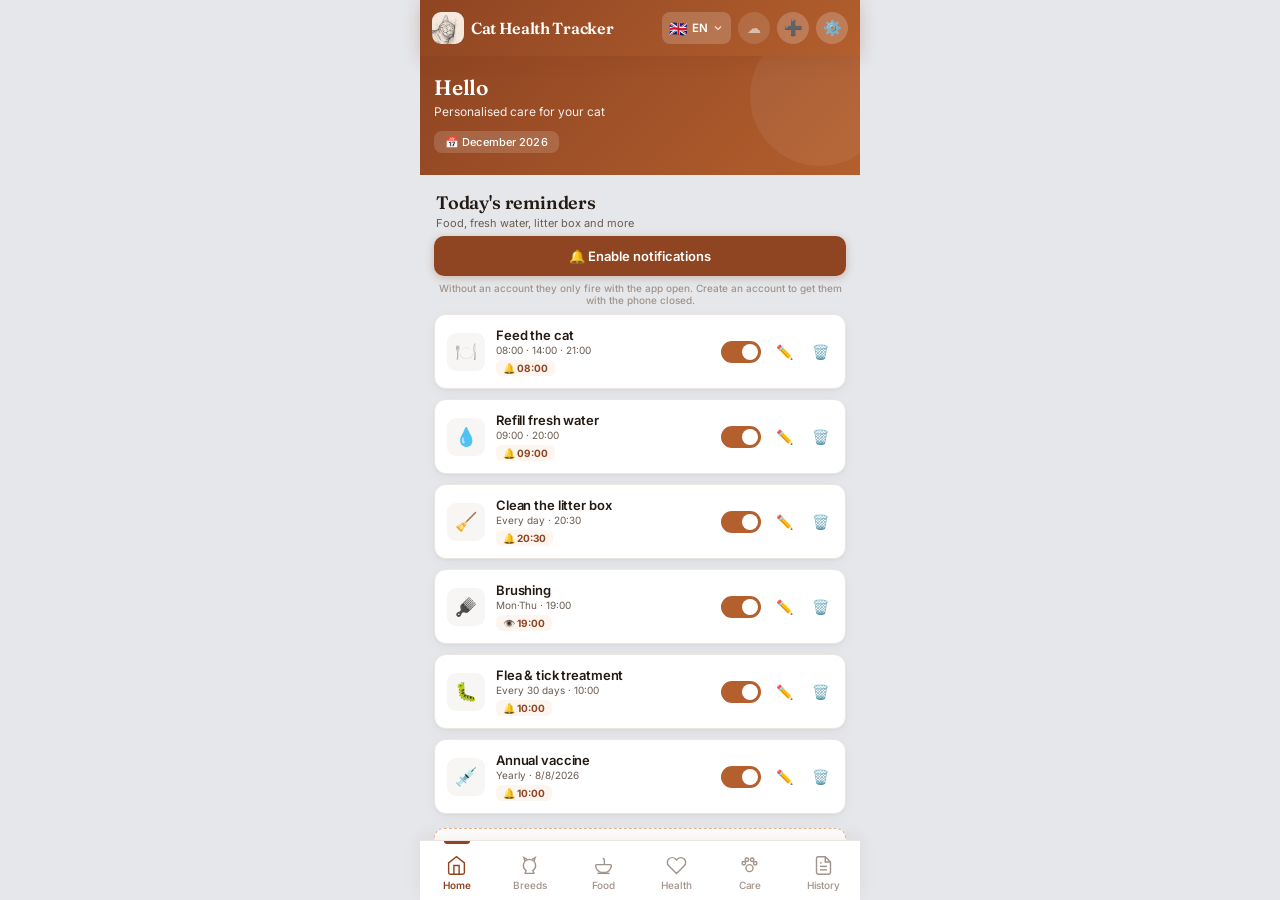
==== index.html @ 810c5c8f "Merge pull request #3 from Edubermejo92/claude/cat-health-tracker-app-di0s23 Add Cat Health Tracker " ====
<!DOCTYPE html>
<html lang="es">
<head>
<meta charset="UTF-8"/>
<meta name="viewport" content="width=device-width,initial-scale=1,viewport-fit=cover,maximum-scale=1"/>
<meta name="mobile-web-app-capable" content="yes"/>
<meta name="apple-mobile-web-app-capable" content="yes"/>
<meta name="theme-color" content="#a2522b"/>
<meta name="description" content="Cat Health Tracker — guía completa de razas, alimentación, cuidados y salud para tu gato."/>
<title>Cat Health Tracker</title>
<link rel="manifest" href="manifest.json"/>
<link rel="icon" type="image/png" sizes="32x32" href="[data-uri]"/>
<link rel="icon" type="image/png" sizes="16x16" href="[data-uri]"/>
<link rel="apple-touch-icon" href="[data-uri]"/>
<link rel="preconnect" href="https://fonts.googleapis.com"/>
<link href="https://fonts.googleapis.com/css2?family=Inter:wght@400;500;600;700;800&family=Fraunces:opsz,wght@9..144,500;9..144,600;9..144,700&display=swap" rel="stylesheet"/>
<style>
:root{
  /* ── PALETA PRINCIPAL ──
     Para volver al verde de TestudoTracker sustituye estos 4 valores por:
     --g1:#1b5e4a; --g2:#2a7d63; --g3:#4a9b80; --g4:#7fb8a4;  */
  --g1:#8f4522;--g2:#b35f2e;--g3:#d08652;--g4:#e8b48c;
  --tint:#fdf5ef;--tint2:#fbe9dc;
  --bg:#f7f6f4;--card:#fff;--text:#241a14;--muted:#6b5b52;--muted2:#a2938a;
  --border:#eae6e2;--border2:#e7d7c9;
  --danger:#d14545;--warn:#d99845;--info:#3b6db5;--ok:#2a7d63;
  --r:12px;--r2:9px;--r3:16px;
  --shadow:0 1px 3px rgba(36,26,20,.06),0 4px 16px rgba(36,26,20,.04);
  --nav:60px;--hdr:56px;
  --g-main:linear-gradient(135deg,var(--g1),var(--g2));
}
*{box-sizing:border-box;margin:0;padding:0;-webkit-tap-highlight-color:transparent;}
html,body{height:100%;background:var(--bg);font-family:'Inter',system-ui,-apple-system,sans-serif;color:var(--text);overflow:hidden;}

/* ── SPLASH ── */
#splash{position:fixed;inset:0;z-index:9999;background:linear-gradient(165deg,#8f4522,#b35f2e);
  display:flex;flex-direction:column;align-items:center;justify-content:center;gap:16px;
  transition:opacity .5s ease,visibility .5s;}
#splash.out{opacity:0;visibility:hidden;}
.splash-logo{width:96px;height:96px;border-radius:22px;overflow:hidden;box-shadow:0 20px 50px rgba(0,0,0,.25);
  animation:breathe 2s ease-in-out infinite;background:#fff;display:flex;align-items:center;justify-content:center;font-size:52px;}
.splash-logo img{width:100%;height:100%;object-fit:cover;}
@keyframes breathe{0%,100%{transform:scale(1)}50%{transform:scale(1.05)}}
.splash-title{font-size:1.7rem;font-weight:600;color:#fff;letter-spacing:-.02em;opacity:0;animation:fadeUp .8s .4s forwards;font-family:'Fraunces',serif;}
.splash-sub{font-size:.9rem;color:rgba(255,255,255,.8);font-weight:400;opacity:0;animation:fadeUp .8s .6s forwards;letter-spacing:.01em;}
@keyframes fadeUp{from{opacity:0;transform:translateY(10px)}to{opacity:1;transform:translateY(0)}}

/* ── LAYOUT ── */
#hdr{position:fixed;top:0;left:0;right:0;z-index:100;height:calc(var(--hdr) + env(safe-area-inset-top,0));
  padding-top:env(safe-area-inset-top,0);
  background:var(--g-main);display:flex;align-items:center;padding-left:12px;padding-right:12px;gap:7px;
  box-shadow:0 2px 16px rgba(143,69,34,.25);}
.hdr-logo{width:32px;height:32px;border-radius:9px;overflow:hidden;background:rgba(255,255,255,.2);
  display:flex;align-items:center;justify-content:center;flex-shrink:0;font-size:19px;}
.hdr-logo img{width:100%;height:100%;object-fit:cover;}
.hdr-title{font-size:16px;font-weight:600;color:#fff;flex:1;min-width:0;letter-spacing:-.02em;font-family:'Fraunces',serif;
  white-space:nowrap;overflow:hidden;text-overflow:ellipsis;}
@media(max-width:359px){ .hdr-title{font-size:14px;} .hdr-lang #hdr-lang-code{display:none;} }
.hdr-btn{background:rgba(255,255,255,.2);border:none;color:#fff;
  width:32px;height:32px;border-radius:50%;cursor:pointer;
  display:flex;align-items:center;justify-content:center;font-size:15px;flex-shrink:0;transition:.2s;}
.hdr-btn:active{background:rgba(255,255,255,.35);transform:scale(.93);}
.hdr-lang{display:flex;align-items:center;gap:4px;background:rgba(255,255,255,.18);border:none;
  color:#fff;height:32px;padding:0 7px;border-radius:8px;cursor:pointer;font-family:inherit;
  font-size:11.5px;font-weight:600;flex-shrink:0;transition:.2s;}
.hdr-lang:active{background:rgba(255,255,255,.35);transform:scale(.96);}
.hdr-lang svg{stroke:#fff;fill:none;stroke-width:2.4;opacity:.8;}
.hdr-lang #hdr-lang-flag{font-size:15px;line-height:1;}
.lang-menu{position:fixed;top:calc(var(--hdr) + env(safe-area-inset-top,0) + 6px);right:10px;z-index:200;
  background:#fff;border-radius:12px;border:1px solid var(--border);
  box-shadow:0 8px 30px rgba(36,26,20,.18);padding:6px;
  display:none;flex-direction:column;gap:1px;min-width:170px;
  opacity:0;transform:translateY(-6px);transition:opacity .18s,transform .18s;}
.lang-menu.open{display:flex;opacity:1;transform:translateY(0);}
.lang-opt{display:flex;align-items:center;gap:10px;background:none;border:none;
  padding:10px 12px;border-radius:8px;cursor:pointer;font-family:inherit;
  font-size:14px;font-weight:500;color:var(--text);text-align:left;width:100%;transition:.12s;}
.lang-opt:active,.lang-opt:hover{background:var(--bg);}
.lang-opt.active{background:var(--border2);color:var(--g1);font-weight:600;}
.lang-flag{font-size:20px;line-height:1;flex-shrink:0;}

#content{position:fixed;top:calc(var(--hdr) + env(safe-area-inset-top,0));left:0;right:0;bottom:var(--nav);overflow-y:auto;-webkit-overflow-scrolling:touch;}
.panel{display:none;min-height:100%;padding-bottom:20px;}
.panel.active{display:block;animation:fadeIn .2s ease;}
@keyframes fadeIn{from{opacity:0}to{opacity:1}}

/* ── NAV ── */
#nav{position:fixed;bottom:0;left:0;right:0;z-index:100;
  height:var(--nav);background:#fff;border-top:1px solid var(--border);
  display:grid;grid-template-columns:repeat(6,1fr);
  box-shadow:0 -4px 16px rgba(143,69,34,.08);
  padding-bottom:env(safe-area-inset-bottom,0);}
.nb{display:flex;flex-direction:column;align-items:center;justify-content:center;
  gap:3px;cursor:pointer;border:none;background:none;
  color:var(--muted2);font-size:10px;font-family:inherit;font-weight:500;
  transition:.2s;padding-top:4px;letter-spacing:-.01em;position:relative;}
.nb svg{width:21px;height:21px;stroke:var(--muted2);stroke-width:1.6;transition:.2s;fill:none;}
.nb.active{color:var(--g1);font-weight:600;}
.nb.active::before{content:"";position:absolute;top:0;width:26px;height:3px;border-radius:0 0 3px 3px;background:var(--g1);}
.nb.active svg{stroke:var(--g1);}
.nb:active{transform:scale(.9);}

/* ── COMMON ── */
.section-head{padding:16px 16px 6px;display:flex;align-items:center;justify-content:space-between;}
.section-title{font-size:18px;font-weight:600;font-family:'Fraunces',serif;letter-spacing:-.01em;color:var(--text);}
.section-sub{font-size:11px;color:var(--muted);margin-top:2px;}
.card{background:var(--card);border-radius:var(--r);box-shadow:var(--shadow);border:1px solid var(--border);margin:0 14px 10px;overflow:hidden;}
.chip{display:inline-flex;align-items:center;gap:4px;padding:3px 9px;border-radius:6px;font-size:11px;font-weight:600;white-space:nowrap;letter-spacing:-.01em;}
.chip-green{background:#d1fae5;color:#065f46;}
.chip-red{background:#fee2e2;color:#991b1b;}
.chip-yellow{background:#fef3c7;color:#92400e;}
.chip-blue{background:#dbeafe;color:#1e40af;}
.chip-gray{background:#f3f4f6;color:#374151;}
.chip-purple{background:#ede9fe;color:#5b21b6;}
.chip-toxic{background:#1f1f1f;color:#fff;}
.chip-orange{background:#ffedd5;color:#9a3412;}
.btn{display:inline-flex;align-items:center;justify-content:center;gap:6px;
  padding:12px 18px;border-radius:var(--r2);font-size:14px;font-family:inherit;font-weight:600;cursor:pointer;border:none;letter-spacing:-.01em;transition:.2s;}
.btn-primary{background:var(--g-main);color:#fff;}
.btn-primary:active{opacity:.85;transform:scale(.97);}
.btn-ghost{background:transparent;border:1.5px solid var(--g2);color:var(--g1);}
.btn-amazon{background:#fff;color:#b45309;border:1px solid #f0c178;font-weight:600;}
.btn-amazon:active{opacity:.85;}
.btn-sm{padding:6px 12px;font-size:11px;border-radius:8px;}
.btn-w{width:100%;}
.pill-tabs{display:flex;gap:8px;overflow-x:auto;padding:8px 14px;scrollbar-width:none;}
.pill-tabs::-webkit-scrollbar{display:none;}
.pt-btn{flex-shrink:0;padding:7px 14px;border-radius:8px;font-size:12px;font-weight:500;cursor:pointer;border:none;font-family:inherit;transition:.2s;background:#f0ece8;color:var(--muted);}
.pt-btn.active{background:var(--g1);color:#fff;}
.pt-count{display:inline-block;background:rgba(0,0,0,.08);border-radius:10px;padding:0 5px;font-size:9px;font-weight:700;margin-left:3px;opacity:.7;}
.pt-btn.active .pt-count{background:rgba(255,255,255,.25);opacity:1;}
.search-box{margin:0 14px 10px;position:relative;}
.search-box input{width:100%;padding:10px 14px 10px 38px;border-radius:12px;border:1.5px solid var(--border);background:#fff;font-family:inherit;font-size:13px;color:var(--text);outline:none;}
.search-box input:focus{border-color:var(--g2);}
.search-box .si{position:absolute;left:12px;top:50%;transform:translateY(-50%);width:17px;height:17px;stroke:var(--muted2);fill:none;stroke-width:2;}
.empty{text-align:center;padding:48px 24px;color:var(--muted);}
.empty-ico{font-size:44px;margin-bottom:10px;}
.note-box{margin:0 14px 12px;background:var(--tint);border-radius:10px;padding:12px;font-size:12px;color:var(--muted);line-height:1.6;}

/* ── MODAL ── */
.modal-overlay{position:fixed;inset:0;z-index:200;background:rgba(0,0,0,.45);backdrop-filter:blur(4px);display:flex;align-items:flex-end;justify-content:center;opacity:0;pointer-events:none;transition:.3s;}
.modal-overlay.open{opacity:1;pointer-events:all;}
.modal-sheet{position:relative;width:100%;max-width:480px;background:#fff;border-radius:24px 24px 0 0;padding:18px 18px 32px;max-height:90vh;overflow-y:auto;transform:translateY(100%);transition:.35s cubic-bezier(.4,0,.2,1);}
.modal-overlay.open .modal-sheet{transform:translateY(0);}
.modal-handle{width:40px;height:4px;background:var(--border);border-radius:4px;margin:0 auto 14px;}
.modal-title{font-size:17px;font-weight:600;font-family:'Fraunces',serif;letter-spacing:-.01em;margin-bottom:14px;}
.modal-close{position:absolute;top:14px;right:14px;width:32px;height:32px;border-radius:50%;background:#f1f5f9;border:none;color:#64748b;font-size:15px;font-weight:700;cursor:pointer;display:flex;align-items:center;justify-content:center;z-index:5;transition:all .2s;font-family:inherit;line-height:1;}
.modal-close:active{transform:scale(.9);background:#e2e8f0;}
.form-group{margin-bottom:12px;}
.form-group label{display:block;font-size:11px;font-weight:700;color:var(--muted);margin-bottom:5px;text-transform:uppercase;letter-spacing:.5px;}
.form-group input,.form-group select,.form-group textarea{width:100%;padding:11px 13px;border:1px solid var(--border);border-radius:var(--r2);font-family:inherit;font-size:14px;color:var(--text);background:#fff;outline:none;transition:border-color .15s;}
.form-group input:focus,.form-group select:focus,.form-group textarea:focus{border-color:var(--g2);box-shadow:0 0 0 3px rgba(179,95,46,.08);}
.form-row{display:grid;grid-template-columns:1fr 1fr;gap:10px;}
.form-group textarea{resize:none;}
.form-hint{font-size:10px;color:var(--muted2);margin-top:4px;text-transform:none;letter-spacing:0;font-weight:500;}

/* ── FAB ── */
.fab{position:fixed;bottom:calc(var(--nav) + 14px);right:14px;z-index:90;
  width:50px;height:50px;border-radius:50%;border:none;cursor:pointer;
  background:var(--g-main);color:#fff;font-size:22px;
  box-shadow:0 4px 16px rgba(143,69,34,.4);display:flex;align-items:center;justify-content:center;
  transition:.2s;}
.fab:active{transform:scale(.91);}

/* ═══ PANEL: INICIO ═══ */
.hero{background:var(--g-main);padding:18px 14px 22px;color:#fff;position:relative;overflow:hidden;}
.hero::after{content:"";position:absolute;right:-30px;top:-30px;width:140px;height:140px;border-radius:50%;background:rgba(255,255,255,.06);}
.hero h2{font-size:21px;font-weight:600;margin-bottom:4px;font-family:'Fraunces',serif;letter-spacing:-.01em;}
.hero p{font-size:12px;opacity:.9;}
.hero-badge{display:inline-flex;align-items:center;gap:5px;background:rgba(255,255,255,.15);padding:4px 11px;border-radius:8px;font-size:11px;font-weight:500;margin-top:12px;letter-spacing:.01em;}
.reminder-card{padding:12px;display:flex;align-items:center;gap:11px;}
.reminder-ico{font-size:18px;flex-shrink:0;width:38px;height:38px;display:flex;align-items:center;justify-content:center;background:var(--bg);border-radius:9px;}
.reminder-info{flex:1;min-width:0;}
.reminder-title{font-size:13px;font-weight:600;color:var(--text);letter-spacing:-.01em;}
.reminder-sub{font-size:10px;color:var(--muted);margin-top:1px;}
.reminder-time{font-size:10px;font-weight:700;color:var(--g1);background:var(--tint);border-radius:6px;padding:2px 7px;display:inline-block;margin-top:4px;}
.rem-del{background:none;border:none;color:#ef4444;font-size:14px;cursor:pointer;padding:4px;flex-shrink:0;}
.rem-off{opacity:.5;}
.rem-toggle{position:relative;display:inline-block;width:40px;height:22px;flex-shrink:0;}
.rem-toggle input{opacity:0;width:0;height:0;}
.rem-slider{position:absolute;cursor:pointer;inset:0;background:#cbd5e1;border-radius:22px;transition:.3s;}
.rem-slider:before{content:"";position:absolute;height:16px;width:16px;left:3px;bottom:3px;background:#fff;border-radius:50%;transition:.3s;}
.rem-toggle input:checked + .rem-slider{background:var(--g2);}
.rem-toggle input:checked + .rem-slider:before{transform:translateX(18px);}
.notif-enable{width:100%;background:var(--g1);color:#fff;border:none;border-radius:10px;padding:12px;font-size:13px;font-weight:600;cursor:pointer;margin:0 0 10px;font-family:inherit;box-shadow:0 2px 8px rgba(143,69,34,.3);}
.notif-enable:active{transform:scale(.98);}
.add-reminder-btn{width:calc(100% - 28px);background:#fff;color:var(--g1);border:1px dashed var(--g4);border-radius:10px;padding:11px;font-size:12px;font-weight:500;cursor:pointer;margin:4px 14px 0;font-family:inherit;}
.add-reminder-btn:active{background:var(--tint2);}
.month-picker{display:grid;grid-template-columns:repeat(6,1fr);gap:4px;margin:10px 0 14px;}
.mp-btn{background:#fff;border:1px solid var(--border);color:var(--muted);border-radius:8px;padding:8px 2px;font-size:12px;font-weight:500;cursor:pointer;transition:all .2s;font-family:inherit;}
.mp-btn:hover{background:var(--tint2);}
.mp-btn.active{background:var(--g1);color:#fff;border-color:var(--g1);font-weight:600;}
.home-sticky{position:sticky;top:0;z-index:20;background:var(--bg);padding-bottom:8px;box-shadow:0 4px 12px -6px rgba(0,0,0,.12);}
.home-sticky .month-picker{margin-bottom:0;}
.home-cat-sel{display:flex;gap:8px;overflow-x:auto;padding:4px 14px 8px;scrollbar-width:none;}
.home-cat-sel::-webkit-scrollbar{display:none;}
.hts-pill{display:flex;align-items:center;gap:6px;background:#fff;border:1.5px solid var(--border);border-radius:20px;padding:5px 12px 5px 5px;font-size:12px;font-weight:600;color:var(--text);cursor:pointer;white-space:nowrap;flex-shrink:0;transition:all .2s;font-family:inherit;}
.hts-pill.active{background:var(--g1);color:#fff;border-color:var(--g1);}
.hts-photo{width:26px;height:26px;border-radius:50%;object-fit:cover;}
.hts-emoji{font-size:18px;width:26px;height:26px;display:flex;align-items:center;justify-content:center;background:var(--tint);border-radius:50%;}
.hts-pill.active .hts-emoji{background:rgba(255,255,255,.2);}
#season-tips{padding:0 14px;}
.season-banner{border-radius:14px;padding:14px;margin-bottom:12px;color:#fff;position:relative;overflow:hidden;}
.season-banner::after{content:"";position:absolute;right:-20px;bottom:-30px;font-size:90px;opacity:.18;}
.sb-title{font-size:16px;font-weight:700;font-family:'Fraunces',serif;}
.sb-sub{font-size:11px;opacity:.9;margin-top:3px;line-height:1.5;}
.tip-card{display:flex;gap:11px;background:#fff;border:1px solid var(--border);border-radius:12px;padding:12px;margin-bottom:8px;box-shadow:var(--shadow);}
.tip-ico{font-size:20px;flex-shrink:0;width:38px;height:38px;display:flex;align-items:center;justify-content:center;background:var(--tint);border-radius:10px;}
.tip-body{flex:1;min-width:0;}
.tip-title{font-size:13px;font-weight:700;margin-bottom:3px;}
.tip-text{font-size:11.5px;color:var(--muted);line-height:1.55;}

/* ═══ PANEL: RAZAS ═══ */
.continent-lbl{padding:8px 14px 4px;font-size:11px;font-weight:600;color:var(--muted);
  text-transform:uppercase;letter-spacing:.7px;display:flex;align-items:center;gap:8px;}
.continent-lbl::after{content:'';flex:1;height:1px;background:var(--border);}
.breed-grid{display:grid;grid-template-columns:repeat(2,1fr);gap:10px;padding:0 14px;margin-bottom:4px;}
.sp-card{background:#fff;border-radius:var(--r);border:1px solid var(--border);overflow:hidden;cursor:pointer;transition:.18s;box-shadow:var(--shadow);}
.sp-card:active{transform:scale(.97);}
.sp-card-img{height:95px;overflow:hidden;position:relative;display:flex;align-items:center;justify-content:center;font-size:46px;}
.sp-card-img img{position:absolute;inset:0;width:100%;height:100%;object-fit:cover;}
.sp-detail-hero img{position:absolute;inset:0;width:100%;height:100%;object-fit:cover;}
.photo-credit{position:absolute;bottom:4px;right:6px;z-index:3;font-size:8.5px;color:rgba(255,255,255,.75);background:rgba(0,0,0,.35);padding:1px 5px;border-radius:4px;max-width:60%;overflow:hidden;text-overflow:ellipsis;white-space:nowrap;}
.credit-row{display:flex;gap:10px;align-items:flex-start;padding:9px 0;border-top:1px solid var(--border);font-size:11.5px;line-height:1.45;}
.credit-row:first-child{border-top:none;}
.credit-thumb{width:44px;height:44px;border-radius:8px;object-fit:cover;flex-shrink:0;background:var(--tint);}
.credit-name{font-weight:700;}
.credit-meta{color:var(--muted);font-size:10.5px;margin-top:2px;}
.credit-meta a{color:var(--g1);}
.sp-card-body{padding:8px 10px;}
.sp-card-name{font-size:12px;font-weight:600;line-height:1.2;}
.sp-card-latin{font-size:10px;color:var(--muted);font-style:italic;margin-top:2px;}
.sp-card-chips{display:flex;flex-wrap:wrap;gap:3px;margin-top:5px;}
#breed-detail{display:none;}
#breed-detail.open{display:block;}
.sp-back{display:flex;align-items:center;gap:6px;padding:12px 14px;color:var(--g1);font-weight:600;font-size:13px;cursor:pointer;border:none;background:none;font-family:inherit;}
.sp-back svg{width:18px;height:18px;stroke:var(--g1);fill:none;stroke-width:2.5;}
.sp-detail-hero{background:var(--g-main);position:relative;overflow:hidden;height:180px;display:flex;align-items:center;justify-content:center;font-size:86px;}
.sp-detail-overlay{position:absolute;inset:0;background:linear-gradient(to top,rgba(70,32,14,.75),transparent);}
.sp-detail-info{position:absolute;bottom:0;left:0;right:0;padding:14px;color:#fff;}
.sp-detail-name{font-size:21px;font-weight:600;font-family:'Fraunces',serif;letter-spacing:-.01em;}
.sp-detail-latin{font-size:12px;opacity:.85;font-style:italic;}
.sp-stats{display:grid;grid-template-columns:repeat(3,1fr);gap:8px;margin:10px 14px;}
.sp-stat{background:#fff;border-radius:10px;border:1px solid var(--border);padding:10px 8px;text-align:center;box-shadow:var(--shadow);}
.sp-stat-val{font-size:14px;font-weight:600;color:var(--g1);}
.sp-stat-key{font-size:9px;color:var(--muted);margin-top:2px;}
.acc-item{margin:0 14px 8px;background:#fff;border:1.5px solid var(--border);border-radius:12px;overflow:hidden;}
.acc-head{padding:12px 14px;display:flex;align-items:center;justify-content:space-between;cursor:pointer;}
.acc-head-left{display:flex;align-items:center;gap:8px;font-size:13px;font-weight:700;}
.acc-ico{font-size:17px;}
.acc-arr{width:18px;height:18px;stroke:var(--muted);fill:none;stroke-width:2.5;transition:.25s;flex-shrink:0;}
.acc-item.open .acc-arr{transform:rotate(180deg);}
.acc-body{max-height:0;overflow:hidden;transition:max-height .3s ease;padding:0 14px;font-size:12px;color:var(--muted);line-height:1.6;}
.acc-item.open .acc-body{max-height:1400px;padding:0 14px 12px;}
.meter-row{display:flex;align-items:center;gap:8px;margin:6px 0;}
.meter-lbl{font-size:11px;color:var(--muted);width:96px;flex-shrink:0;}
.meter-bar{flex:1;height:7px;background:var(--tint2);border-radius:4px;overflow:hidden;}
.meter-fill{height:100%;background:var(--g2);border-radius:4px;}
.meter-val{font-size:10px;font-weight:700;color:var(--g1);width:34px;text-align:right;}

/* ═══ PANEL: ALIMENTACIÓN ═══ */
.food-sticky{position:sticky;top:0;z-index:20;background:var(--bg);padding-top:6px;padding-bottom:8px;box-shadow:0 4px 12px -6px rgba(0,0,0,.15);}
.food-sticky .section-head{padding:6px 14px 4px;}
.food-sticky .pill-tabs{padding:5px 14px;}
#foods-list{padding:12px 14px 0;}
.fi2{display:flex;gap:0;border-radius:12px;background:#fff;box-shadow:var(--shadow);margin-bottom:10px;overflow:hidden;cursor:pointer;transition:transform .15s,box-shadow .15s;border:1.5px solid transparent;}
.fi2:active{transform:scale(.98);}
.fi2:hover{box-shadow:0 4px 16px rgba(143,69,34,.12);border-color:var(--tint2);}
.fi2-no{opacity:.78;}
.fi2-tox{border-color:#fecaca;background:#fffafa;}
.fi2-emoji{width:64px;min-width:64px;display:flex;align-items:center;justify-content:center;font-size:32px;position:relative;}
.fi2-emoji-pienso{background:linear-gradient(135deg,#fdf5ef,#fbe9dc);}
.fi2-emoji-humedo{background:linear-gradient(135deg,#f0f9ff,#e0f2fe);}
.fi2-emoji-carne{background:linear-gradient(135deg,#fef2f2,#fee2e2);}
.fi2-emoji-vegetal{background:linear-gradient(135deg,#f0fdf4,#dcfce7);}
.fi2-emoji-lacteo{background:linear-gradient(135deg,#fffbeb,#fef3c7);}
.fi2-emoji-snack{background:linear-gradient(135deg,#f5f3ff,#ede9fe);}
.fi2-emoji-toxico{background:linear-gradient(135deg,#1f1f1f,#3f3f3f);}
.fi2-emoji-otro{background:linear-gradient(135deg,#f8fafc,#f1f5f9);}
.fi2-no-badge{position:absolute;top:4px;left:4px;background:#ef4444;color:#fff;border-radius:50%;width:18px;height:18px;font-size:10px;font-weight:600;display:flex;align-items:center;justify-content:center;}
.fi2-body{flex:1;padding:10px 12px;display:flex;flex-direction:column;justify-content:center;gap:5px;min-width:0;}
.fi2-name{font-size:13px;font-weight:700;color:var(--text);line-height:1.3;}
.fi2-meta{display:flex;align-items:center;gap:6px;flex-wrap:wrap;}
.fi2-prot{font-size:10px;color:var(--muted);font-weight:600;}
.chip-xs{font-size:9px!important;padding:2px 7px!important;}
.fi2-amazon{margin-top:6px;background:#fff;color:#b45309;border:1px solid #f0c178;border-radius:7px;padding:7px 10px;font-size:11px;font-weight:600;cursor:pointer;width:100%;text-align:left;font-family:inherit;transition:background .15s;}
.food-detail-grid{display:grid;grid-template-columns:1fr 1fr;gap:8px;margin-bottom:12px;}
.fd-stat{background:var(--tint);border-radius:10px;padding:10px;text-align:center;}
.fd-stat-val{font-size:15px;font-weight:600;color:var(--g1);}
.fd-stat-key{font-size:10px;color:var(--muted);margin-top:2px;}
.fd-emoji-hero{height:130px;border-radius:16px;display:flex;align-items:center;justify-content:center;font-size:72px;margin-bottom:14px;}
.ration-btn{display:flex;align-items:center;gap:12px;background:var(--g-main);border-radius:12px;padding:14px;margin:0 14px 12px;cursor:pointer;box-shadow:0 2px 10px rgba(143,69,34,.18);transition:transform .15s;}
.ration-btn:active{transform:scale(.98);}
.rb-ico{font-size:26px;width:46px;height:46px;background:rgba(255,255,255,.2);border-radius:12px;display:flex;align-items:center;justify-content:center;flex-shrink:0;}
.rb-text{flex:1;color:#fff;}
.rb-text strong{font-size:15px;font-weight:600;letter-spacing:-.01em;}
.rb-sub{font-size:11px;opacity:.85;margin-top:1px;}
.rb-arrow{font-size:24px;color:rgba(255,255,255,.7);}
.result-box{background:var(--tint);border:1.5px solid var(--border2);border-radius:12px;padding:14px;margin-top:12px;}
.result-big{font-size:26px;font-weight:700;color:var(--g1);letter-spacing:-.02em;}
.result-lbl{font-size:11px;color:var(--muted);font-weight:600;}
.result-row{display:flex;justify-content:space-between;align-items:center;padding:6px 0;border-top:1px solid var(--border2);font-size:12px;}
.result-row:first-of-type{border-top:none;}

/* ═══ PANEL: SALUD ═══ */
.cat-selector{display:flex;gap:8px;overflow-x:auto;padding:10px 14px;scrollbar-width:none;}
.cat-selector::-webkit-scrollbar{display:none;}
.cat-pill{flex-shrink:0;display:flex;align-items:center;gap:7px;padding:7px 12px;
  border-radius:20px;border:2px solid var(--border);background:#fff;
  font-size:12px;font-weight:700;cursor:pointer;font-family:inherit;transition:.2s;color:var(--text);}
.cat-pill.active{border-color:var(--g1);background:var(--tint2);color:var(--g1);}
.cat-pill-photo{width:24px;height:24px;border-radius:50%;object-fit:cover;}
.cat-pill-emoji{font-size:15px;}
.health-stats{margin:0 14px 10px;}
.hs-grid{display:grid;grid-template-columns:repeat(4,1fr);gap:8px;}
.hs{background:#fff;border-radius:10px;border:1px solid var(--border);padding:13px 6px;text-align:center;box-shadow:var(--shadow);}
.hs-val{font-size:18px;font-weight:700;color:var(--text);letter-spacing:-.02em;}
.hs-unit{font-size:10px;color:var(--muted);}
.hs-key{font-size:9px;color:var(--muted);margin-top:2px;}
.quick-weight{display:flex;align-items:center;gap:12px;background:var(--g-main);border-radius:12px;padding:14px;margin:0 14px 12px;cursor:pointer;box-shadow:0 2px 10px rgba(143,69,34,.18);transition:transform .15s;}
.quick-weight:active{transform:scale(.98);}
.qw-ico{font-size:26px;width:46px;height:46px;background:rgba(255,255,255,.2);border-radius:12px;display:flex;align-items:center;justify-content:center;flex-shrink:0;}
.qw-text{flex:1;color:#fff;}
.qw-text strong{font-size:15px;font-weight:600;letter-spacing:-.01em;}
.qw-sub{font-size:11px;opacity:.85;margin-top:1px;}
.qw-arrow{font-size:24px;color:rgba(255,255,255,.7);}
.bc-card{border-radius:14px;padding:14px;margin:0 14px 12px;box-shadow:0 2px 8px rgba(0,0,0,.05);}
.bc-empty{display:flex;gap:12px;align-items:center;background:#f8fafc;}
.bc-icon{font-size:28px;}
.bc-head{display:flex;align-items:center;justify-content:space-between;margin-bottom:8px;gap:8px;}
.bc-title{font-size:13px;font-weight:700;color:var(--text);}
.bc-hint{font-size:11px;color:var(--muted);line-height:1.4;}
.bc-badge{color:#fff;font-size:10px;font-weight:700;padding:3px 10px;border-radius:20px;white-space:nowrap;}
.bc-ratio{font-size:12px;color:var(--text);margin-bottom:10px;}
.bc-meta{color:var(--muted);font-size:11px;}
.bc-gauge{position:relative;margin:8px 0 12px;}
.bc-gauge-zones{display:flex;border-radius:8px;overflow:hidden;height:24px;}
.bc-zone{flex:1;display:flex;align-items:center;justify-content:center;font-size:9px;font-weight:700;color:rgba(0,0,0,.5);}
.bc-marker{position:absolute;top:-3px;width:4px;height:30px;background:#1f2937;border-radius:2px;transform:translateX(-50%);box-shadow:0 0 0 2px #fff;transition:left .4s;}
.bc-advice{font-size:11px;color:var(--muted);line-height:1.5;}
.vet-card{margin:0 14px 12px;border-radius:14px;padding:14px;border:1.5px solid;}
.vet-ok{background:#f0fdf4;border-color:#bbf7d0;}
.vet-warn{background:#fffbeb;border-color:#fde68a;}
.vet-alert{background:#fef2f2;border-color:#fecaca;}
.vet-head{display:flex;align-items:center;gap:10px;margin-bottom:8px;}
.vet-ico{font-size:26px;}
.vet-title{font-size:14px;font-weight:700;}
.vet-sub{font-size:11px;color:var(--muted);}
.vet-list{list-style:none;margin-top:8px;}
.vet-list li{font-size:11.5px;line-height:1.5;padding:5px 0 5px 20px;position:relative;color:var(--muted);border-top:1px solid rgba(0,0,0,.05);}
.vet-list li:first-child{border-top:none;}
.vet-list li::before{content:"•";position:absolute;left:6px;font-weight:700;color:var(--g2);}
.bcs-scale{display:grid;grid-template-columns:repeat(9,1fr);gap:3px;margin:8px 0;}
.bcs-btn{aspect-ratio:1;border-radius:7px;border:1.5px solid var(--border);background:#fff;font-size:11px;font-weight:700;color:var(--muted);cursor:pointer;font-family:inherit;transition:.15s;}
.bcs-btn.active{background:var(--g1);color:#fff;border-color:var(--g1);}
.chart-wrap{margin:0 14px 10px;background:#fff;border-radius:var(--r);border:1px solid var(--border);padding:14px;box-shadow:var(--shadow);}
.chart-title{font-size:14px;font-weight:600;font-family:'Fraunces',serif;margin-bottom:10px;}
.chart-bars{display:flex;align-items:flex-end;gap:5px;height:80px;}
.cb-wrap{flex:1;display:flex;flex-direction:column;align-items:center;gap:3px;}
.cb{width:100%;border-radius:5px 5px 0 0;background:var(--g-main);min-height:4px;transition:.4s;}
.cb-val{font-size:8px;font-weight:600;color:var(--g1);}
.cb-lbl{font-size:8px;color:var(--muted);}
.log-entry{display:flex;align-items:flex-start;gap:10px;background:#fff;border:1px solid var(--border);border-radius:11px;padding:11px 12px;margin:0 14px 7px;box-shadow:var(--shadow);}
.log-date-box{flex-shrink:0;text-align:center;background:var(--bg);border-radius:8px;padding:5px 7px;min-width:40px;}
.log-date-d{font-size:17px;font-weight:700;color:var(--g1);}
.log-date-m{font-size:8px;color:var(--muted);text-transform:uppercase;}
.log-content{flex:1;min-width:0;}
.log-type{font-size:11px;font-weight:600;color:var(--g1);margin-bottom:2px;}
.log-note{font-size:11px;color:var(--muted);line-height:1.4;}
.qa-types{display:grid;grid-template-columns:repeat(3,1fr);gap:6px;margin-bottom:16px;}
.qa-type{display:flex;flex-direction:column;align-items:center;gap:4px;background:#faf8f6;border:1.5px solid var(--border);border-radius:12px;padding:10px 2px;font-size:10px;font-weight:600;color:var(--muted);cursor:pointer;transition:all .2s;font-family:inherit;}
.qa-type .qa-emo{font-size:20px;}
.qa-type.active{background:var(--tint);border-color:var(--g2);color:var(--g1);}
.photo-upload{cursor:pointer;}
.photo-preview{width:100%;height:140px;border-radius:14px;border:2px dashed var(--border);background:var(--tint);display:flex;align-items:center;justify-content:center;overflow:hidden;transition:border-color .2s;}
.photo-preview:hover{border-color:var(--g2);}
.photo-preview img{width:100%;height:100%;object-fit:cover;}
.photo-placeholder{text-align:center;color:var(--g2);font-size:28px;line-height:1.4;}
.photo-placeholder small{font-size:11px;color:var(--muted);}
.bday-banner{background:linear-gradient(135deg,#fef3c7,#fde68a);border-radius:16px;padding:16px;margin-bottom:12px;text-align:center;box-shadow:0 4px 12px rgba(251,191,36,.3);animation:bdayPulse 2s ease-in-out infinite;}
@keyframes bdayPulse{0%,100%{transform:scale(1)}50%{transform:scale(1.02)}}
.bday-cake{font-size:36px;margin-bottom:6px;}
.bday-text{font-size:13px;color:#92400e;line-height:1.5;}
.bday-soon{background:#fffbeb;border:1.5px solid #fde68a;border-radius:12px;padding:10px 14px;margin-bottom:12px;font-size:12px;color:#92400e;font-weight:600;text-align:center;}

/* ═══ PANEL: CUIDADOS ═══ */
.care-cat{margin:0 14px 10px;background:#fff;border-radius:var(--r);border:1px solid var(--border);box-shadow:var(--shadow);overflow:hidden;}
.care-cat-hdr{padding:14px;background:#fff;display:flex;align-items:center;gap:11px;cursor:pointer;}
.care-cat-ico{font-size:18px;width:38px;height:38px;display:flex;align-items:center;justify-content:center;background:var(--bg);border-radius:9px;flex-shrink:0;}
.care-cat-title{font-size:14px;font-weight:600;color:var(--text);letter-spacing:-.01em;}
.care-cat-sub{font-size:10px;color:var(--muted);}
.care-cat-arr{margin-left:auto;width:18px;height:18px;stroke:var(--muted);fill:none;stroke-width:2.5;transition:.25s;flex-shrink:0;}
.care-cat.open .care-cat-arr{transform:rotate(180deg);}
.care-cat-body{max-height:0;overflow:hidden;transition:max-height .35s ease;}
.care-cat.open .care-cat-body{max-height:4000px;}
.care-item{padding:11px 14px;border-top:1px solid var(--border);display:flex;align-items:flex-start;gap:9px;}
.care-item-ico{font-size:18px;flex-shrink:0;margin-top:1px;}
.care-item-label{font-size:12px;font-weight:600;margin-bottom:2px;}
.care-item-val{font-size:11px;color:var(--muted);line-height:1.5;}

/* ═══ PANEL: HISTORIAL ═══ */
.hist-view-toggle{display:flex;gap:6px;padding:8px 14px;}
.hvt-btn{flex:1;background:#faf8f6;border:1.5px solid var(--border);border-radius:10px;padding:9px;font-size:12px;font-weight:600;color:var(--muted);cursor:pointer;font-family:inherit;transition:all .2s;}
.hvt-btn.active{background:var(--g1);color:#fff;border-color:var(--g1);}
#dashboards{padding:0 14px;}
.dash-stats{display:grid;grid-template-columns:repeat(2,1fr);gap:8px;margin-bottom:12px;}
.dash-stat{background:#fff;border-radius:12px;padding:12px;box-shadow:0 2px 8px rgba(0,0,0,.05);text-align:center;}
.ds-val{font-size:23px;font-weight:700;color:var(--text);letter-spacing:-.02em;}
.ds-val span{font-size:12px;font-weight:600;color:var(--muted);margin-left:1px;}
.ds-key{font-size:10px;color:var(--muted);margin-top:2px;font-weight:600;}
.dash-card{background:#fff;border-radius:12px;padding:15px;box-shadow:var(--shadow);border:1px solid var(--border);margin-bottom:12px;}
.dash-card-head{display:flex;align-items:center;justify-content:space-between;gap:8px;margin-bottom:10px;flex-wrap:wrap;}
.dash-card-title{font-size:13px;font-weight:700;color:var(--text);margin-bottom:10px;}
.dash-card-head .dash-card-title{margin-bottom:0;}
.dash-range-tag{font-size:9px;font-weight:700;background:var(--tint);color:var(--g1);padding:3px 8px;border-radius:20px;white-space:nowrap;}
.dash-chart{margin:0 -4px;}
.dash-chart-foot{display:flex;justify-content:space-between;font-size:10px;color:var(--muted);margin-top:8px;}
.dash-chart-foot strong{color:var(--text);}
.dash-empty{font-size:11px;color:var(--muted);text-align:center;padding:16px 0;line-height:1.5;}
.brk-row{display:flex;align-items:center;gap:10px;padding:5px 0;}
.brk-label{font-size:11px;color:var(--text);width:118px;flex-shrink:0;}
.brk-bar-wrap{flex:1;height:8px;background:var(--tint2);border-radius:4px;overflow:hidden;}
.brk-bar{height:100%;background:var(--g2);border-radius:4px;}
.brk-count{font-size:11px;font-weight:700;color:var(--text);width:24px;text-align:right;}
.timeline{padding:0 14px;}
.tl-item{display:flex;gap:10px;margin-bottom:10px;position:relative;}
.tl-item::before{content:'';position:absolute;left:19px;top:40px;bottom:-10px;width:2px;background:var(--border);}
.tl-item:last-child::before{display:none;}
.tl-dot{width:40px;height:40px;border-radius:50%;background:var(--g-main);
  display:flex;align-items:center;justify-content:center;font-size:15px;
  flex-shrink:0;box-shadow:0 2px 8px rgba(143,69,34,.3);}
.tl-card{flex:1;background:#fff;border-radius:11px;border:1px solid var(--border);padding:11px;box-shadow:var(--shadow);}
.tl-hdr{display:flex;justify-content:space-between;align-items:flex-start;margin-bottom:3px;gap:8px;}
.tl-type{font-size:12px;font-weight:600;}
.tl-date{font-size:10px;color:var(--muted);white-space:nowrap;}
.tl-cat{font-size:10px;color:var(--g1);font-weight:700;margin-bottom:2px;}
.tl-note{font-size:11px;color:var(--muted);line-height:1.4;}
.tl-chips{display:flex;flex-wrap:wrap;gap:3px;margin-top:5px;}

/* ── ONBOARDING ── */
.onboard-sheet{text-align:center;}
.onboard-hero{padding:8px 0 20px;}
.onboard-logo{font-size:54px;animation:bounce 2s ease-in-out infinite;}
@keyframes bounce{0%,100%{transform:translateY(0)}50%{transform:translateY(-8px)}}
.onboard-title{font-size:21px;font-weight:600;font-family:'Fraunces',serif;color:var(--text);margin-top:8px;}
.onboard-sub{font-size:13px;color:var(--muted);margin-top:6px;line-height:1.4;padding:0 10px;}
.onboard-features{display:flex;flex-direction:column;gap:12px;margin:8px 0 20px;text-align:left;}
.onboard-feat{display:flex;gap:12px;align-items:center;}
.of-ico{font-size:26px;width:44px;height:44px;display:flex;align-items:center;justify-content:center;background:var(--tint);border-radius:12px;flex-shrink:0;}
.of-title{font-size:14px;font-weight:700;color:var(--text);}
.of-sub{font-size:11px;color:var(--muted);line-height:1.3;}

/* ── SCROLLBAR / DESKTOP ── */
#content::-webkit-scrollbar{width:3px;}
#content::-webkit-scrollbar-track{background:transparent;}
#content::-webkit-scrollbar-thumb{background:var(--g3);border-radius:3px;}
@media(min-width:640px){
  body{display:flex;align-items:center;justify-content:center;background:#e5e7eb;overflow:auto;}
  #splash,#hdr,#content,#nav,.fab{max-width:440px;left:50%;right:auto;transform:translateX(-50%);width:440px;}
  .fab{left:auto;right:calc(50% - 220px + 14px);transform:none;}
  #content{position:fixed;top:calc(var(--hdr) + env(safe-area-inset-top,0));bottom:var(--nav);}
}

/* ── SELECTOR DE DÍAS / CALENDARIO / ALARMA / PERFIL ── */
.wd-picker{display:grid;grid-template-columns:repeat(7,1fr);gap:4px;}
.wd-btn{padding:9px 0;border-radius:8px;border:1.5px solid var(--border);background:#fff;font-size:11px;font-weight:700;color:var(--muted);cursor:pointer;font-family:inherit;transition:.15s;}
.wd-btn.active{background:var(--g1);color:#fff;border-color:var(--g1);}
.cal-wrap{margin:0 14px 12px;background:#fff;border:1px solid var(--border);border-radius:var(--r);box-shadow:var(--shadow);padding:12px;}
.cal-head{display:flex;align-items:center;justify-content:space-between;margin-bottom:10px;}
.cal-nav{background:var(--tint);border:none;width:30px;height:30px;border-radius:8px;font-size:15px;color:var(--g1);cursor:pointer;font-family:inherit;}
.cal-nav:active{transform:scale(.9);}
.cal-title{font-size:14px;font-weight:700;font-family:'Fraunces',serif;}
.cal-grid{display:grid;grid-template-columns:repeat(7,1fr);gap:3px;}
.cal-dow{font-size:9px;font-weight:700;color:var(--muted2);text-align:center;padding-bottom:4px;text-transform:uppercase;}
.cal-day{aspect-ratio:1;border-radius:8px;border:1px solid transparent;background:#fbfaf9;display:flex;flex-direction:column;align-items:center;justify-content:center;gap:2px;font-size:11.5px;font-weight:600;color:var(--text);cursor:pointer;font-family:inherit;transition:.15s;position:relative;}
.cal-day.out{opacity:.28;}
.cal-day.today{border-color:var(--g2);color:var(--g1);font-weight:800;}
.cal-day.sel{background:var(--g1);color:#fff;border-color:var(--g1);}
.cal-day.sel .cal-dots i{background:#fff;}
.cal-dots{display:flex;gap:2px;height:5px;align-items:center;}
.cal-dots i{width:4px;height:4px;border-radius:50%;display:block;}
.cal-legend{display:flex;flex-wrap:wrap;gap:10px;margin-top:10px;font-size:9.5px;color:var(--muted);}
.cal-legend span{display:flex;align-items:center;gap:4px;}
.cal-legend i{width:7px;height:7px;border-radius:50%;display:block;}
.ev-item{display:flex;gap:10px;align-items:flex-start;background:#fff;border:1px solid var(--border);border-left:3px solid var(--g2);border-radius:10px;padding:10px 12px;margin-bottom:7px;box-shadow:var(--shadow);}
.ev-ico{font-size:18px;flex-shrink:0;}
.ev-body{flex:1;min-width:0;}
.ev-title{font-size:12.5px;font-weight:700;}
.ev-sub{font-size:10.5px;color:var(--muted);margin-top:2px;line-height:1.45;}
.ev-time{font-size:10px;font-weight:700;color:var(--g1);background:var(--tint);padding:2px 7px;border-radius:6px;white-space:nowrap;}
.ev-overdue{border-left-color:#dc2626;}
.ev-overdue .ev-time{background:#fee2e2;color:#991b1b;}
#modal-alarm .modal-sheet{border-radius:24px;max-width:400px;margin:0 12px;text-align:center;}
#modal-alarm{align-items:center;}
.alarm-ico{font-size:64px;animation:ring .7s ease-in-out infinite;}
@keyframes ring{0%,100%{transform:rotate(-9deg)}50%{transform:rotate(9deg)}}
.alarm-title{font-size:20px;font-weight:700;font-family:'Fraunces',serif;margin:10px 0 4px;}
.alarm-sub{font-size:13px;color:var(--muted);margin-bottom:18px;}
.alarm-btns{display:grid;grid-template-columns:1fr 1fr;gap:8px;}
.profile-card{margin:0 14px 12px;background:#fff;border:1px solid var(--border);border-radius:var(--r3);box-shadow:var(--shadow);overflow:hidden;}
.pc-hero{background:var(--g-main);padding:16px;display:flex;align-items:center;gap:14px;}
.pc-avatar{width:70px;height:70px;border-radius:50%;object-fit:cover;border:3px solid rgba(255,255,255,.55);flex-shrink:0;background:rgba(255,255,255,.2);display:flex;align-items:center;justify-content:center;font-size:34px;}
.pc-info{flex:1;color:#fff;min-width:0;}
.pc-name{font-size:19px;font-weight:600;font-family:'Fraunces',serif;letter-spacing:-.01em;}
.pc-breed{font-size:11.5px;opacity:.9;margin-top:2px;}
.pc-chips{display:flex;flex-wrap:wrap;gap:4px;margin-top:6px;}
.pc-chips .chip{background:rgba(255,255,255,.2);color:#fff;}
.pc-edit{background:rgba(255,255,255,.22);border:none;color:#fff;width:32px;height:32px;border-radius:50%;font-size:14px;cursor:pointer;flex-shrink:0;}
.pc-grid{display:grid;grid-template-columns:repeat(4,1fr);}
.pc-cell{padding:11px 4px;text-align:center;border-right:1px solid var(--border);border-top:1px solid var(--border);}
.pc-cell:last-child{border-right:none;}
.pc-cell-val{font-size:16px;font-weight:700;color:var(--text);}
.pc-cell-key{font-size:9px;color:var(--muted);margin-top:1px;}
.mic-btn{background:var(--tint);border:1.5px solid var(--border2);color:var(--g1);border-radius:8px;padding:7px 12px;font-size:11.5px;font-weight:700;cursor:pointer;font-family:inherit;display:inline-flex;align-items:center;gap:6px;transition:.18s;}
.mic-btn.rec{background:#fee2e2;border-color:#fca5a5;color:#991b1b;animation:pulseRec 1.1s infinite;}
@keyframes pulseRec{0%,100%{opacity:1}50%{opacity:.55}}
.mic-row{display:flex;align-items:center;justify-content:space-between;gap:8px;margin-bottom:5px;}
.sym-chips{display:flex;flex-wrap:wrap;gap:5px;margin-bottom:10px;}
.sym-chip{background:#fff;border:1.5px solid var(--border);border-radius:20px;padding:5px 11px;font-size:11px;font-weight:600;color:var(--muted);cursor:pointer;font-family:inherit;transition:.15s;}
.sym-chip.active{background:#fee2e2;border-color:#fca5a5;color:#991b1b;}


/* ── ALTA GUIADA DEL GATO ── */
.wz-progress{display:flex;gap:4px;margin-bottom:16px;}
.wz-seg{flex:1;height:4px;border-radius:3px;background:var(--border);transition:background .3s;}
.wz-seg.done{background:var(--g2);}
.wz-step{display:none;animation:fadeIn .22s ease;}
.wz-step.active{display:block;}
.wz-count{font-size:10.5px;font-weight:700;color:var(--muted2);text-transform:uppercase;letter-spacing:.6px;margin-bottom:6px;}
.wz-q{font-size:19px;font-weight:600;font-family:'Fraunces',serif;letter-spacing:-.01em;margin-bottom:5px;}
.wz-help{font-size:12px;color:var(--muted);line-height:1.5;margin-bottom:16px;}
.wz-nav{display:flex;gap:8px;margin-top:18px;}
.wz-nav .btn{flex:1;}
.wz-skip{background:none;border:none;color:var(--muted);font-size:12px;font-weight:600;cursor:pointer;font-family:inherit;padding:10px;width:100%;text-decoration:underline;}
.wz-choice{display:grid;grid-template-columns:repeat(3,1fr);gap:8px;}
.wz-opt{display:flex;flex-direction:column;align-items:center;justify-content:center;gap:6px;padding:16px 6px;border-radius:14px;border:2px solid var(--border);background:#fff;font-family:inherit;font-size:12px;font-weight:700;color:var(--muted);cursor:pointer;transition:.18s;}
.wz-opt .wz-emo{font-size:26px;}
.wz-opt.active{border-color:var(--g1);background:var(--tint);color:var(--g1);}
.wz-two{grid-template-columns:repeat(2,1fr);}
.wz-emoji-row{display:flex;gap:6px;flex-wrap:wrap;margin-top:8px;}
.wz-emoji{width:40px;height:40px;border-radius:11px;border:1.5px solid var(--border);background:#fff;font-size:20px;cursor:pointer;display:flex;align-items:center;justify-content:center;transition:.15s;}
.wz-emoji.active{border-color:var(--g1);background:var(--tint);}
.cond-chips{display:flex;flex-wrap:wrap;gap:6px;}
.cond-chip{display:flex;align-items:center;gap:5px;background:#fff;border:1.5px solid var(--border);border-radius:20px;padding:8px 13px;font-size:12px;font-weight:600;color:var(--muted);cursor:pointer;font-family:inherit;transition:.15s;text-align:left;}
.cond-chip.active{background:#fef2f2;border-color:#fca5a5;color:#991b1b;}
.cond-add{display:flex;gap:6px;margin-top:10px;}
.cond-add input{flex:1;padding:10px 12px;border:1px solid var(--border);border-radius:var(--r2);font-family:inherit;font-size:13px;outline:none;}
.cond-add button{flex-shrink:0;padding:0 15px;border-radius:var(--r2);border:none;background:var(--g1);color:#fff;font-weight:700;font-family:inherit;cursor:pointer;}
.wz-done{text-align:center;padding:6px 0 4px;}
.wz-conf{font-size:56px;animation:pop .6s ease;}
@keyframes pop{0%{transform:scale(.3);opacity:0}60%{transform:scale(1.15)}100%{transform:scale(1);opacity:1}}
.wz-done-title{font-size:23px;font-weight:700;font-family:'Fraunces',serif;color:var(--g1);letter-spacing:-.01em;margin-top:8px;}
.wz-done-name{font-size:17px;font-weight:600;margin-top:6px;}
.wz-avatar{width:96px;height:96px;border-radius:50%;object-fit:cover;margin:14px auto 0;display:flex;align-items:center;justify-content:center;font-size:46px;background:var(--tint);border:3px solid var(--g4);}
.wz-summary{text-align:left;background:var(--tint);border-radius:12px;padding:12px 14px;margin-top:16px;}
.wz-sum-row{display:flex;justify-content:space-between;gap:10px;font-size:12.5px;padding:5px 0;border-top:1px solid var(--border2);}
.wz-sum-row:first-child{border-top:none;}
.wz-sum-row span:first-child{color:var(--muted);}
.wz-sum-row span:last-child{font-weight:700;text-align:right;}
.cond-badges{display:flex;flex-wrap:wrap;gap:4px;margin-top:6px;}
/* ── CUENTA Y SINCRONIZACIÓN ── */
.auth-hero{text-align:center;padding:4px 0 16px;}
.auth-logo{font-size:46px;}
.auth-title{font-size:19px;font-weight:600;font-family:'Fraunces',serif;margin-top:6px;}
.auth-sub{font-size:12.5px;color:var(--muted);margin-top:5px;line-height:1.45;}
.auth-tabs{display:grid;grid-template-columns:1fr 1fr;gap:6px;margin-bottom:16px;}
.auth-tab{padding:10px;border-radius:10px;border:1.5px solid var(--border);background:#faf8f6;font-size:13px;font-weight:600;color:var(--muted);cursor:pointer;font-family:inherit;transition:.18s;}
.auth-tab.active{background:var(--g1);color:#fff;border-color:var(--g1);}
.auth-msg{border-radius:10px;padding:11px 13px;font-size:12px;line-height:1.5;margin-bottom:12px;display:none;}
.auth-msg.err{display:block;background:#fef2f2;color:#991b1b;border:1px solid #fecaca;}
.auth-msg.ok{display:block;background:#f0fdf4;color:#065f46;border:1px solid #bbf7d0;}
.auth-msg.info{display:block;background:var(--tint);color:var(--g1);border:1px solid var(--border2);}
.auth-link{background:none;border:none;color:var(--g1);font-size:12px;font-weight:600;cursor:pointer;font-family:inherit;text-decoration:underline;padding:8px;width:100%;}
.acct-box{border:1px solid var(--border);border-radius:12px;padding:12px;margin-bottom:12px;background:var(--tint);}
.acct-row{display:flex;align-items:center;gap:10px;}
.acct-avatar{width:38px;height:38px;border-radius:50%;background:var(--g-main);color:#fff;display:flex;align-items:center;justify-content:center;font-size:17px;flex-shrink:0;}
.acct-info{flex:1;min-width:0;}
.acct-mail{font-size:13px;font-weight:700;overflow:hidden;text-overflow:ellipsis;white-space:nowrap;}
.acct-state{font-size:10.5px;color:var(--muted);margin-top:2px;}
.sync-dot{display:inline-block;width:7px;height:7px;border-radius:50%;background:#10b981;margin-right:5px;vertical-align:middle;}
.sync-dot.off{background:#94a3b8;}
.sync-dot.busy{background:#f59e0b;animation:pulseRec 1s infinite;}
.hdr-cloud{background:rgba(255,255,255,.2);border:none;color:#fff;width:32px;height:32px;border-radius:50%;cursor:pointer;display:flex;align-items:center;justify-content:center;font-size:14px;flex-shrink:0;transition:.2s;position:relative;}
.hdr-cloud:active{transform:scale(.93);}
.cat-limit{font-size:11px;color:var(--muted);text-align:center;padding:8px 14px 0;}
</style>
</head>
<body>

<!-- SPLASH -->
<div id="splash">
  <div class="splash-logo"><img src="[data-uri]" alt="Cat Health Tracker"/></div>
  <div class="splash-title">Cat Health Tracker</div>
  <div class="splash-sub" data-i18n="splash.sub">Tu guía completa para el cuidado del gato 🐾</div>
</div>

<!-- HEADER -->
<header id="hdr">
  <div class="hdr-logo"><img src="[data-uri]" alt="Cat Health Tracker"/></div>
  <div class="hdr-title">Cat Health Tracker</div>
  <button class="hdr-lang" id="hdr-lang-btn" onclick="toggleLangMenu(event)"><span id="hdr-lang-flag">🇪🇸</span><span id="hdr-lang-code">ES</span><svg viewBox="0 0 24 24" width="12" height="12"><polyline points="6 9 12 15 18 9"/></svg></button>
  <button class="hdr-cloud" id="hdr-cloud" onclick="openAccount()" aria-label="Cuenta y sincronización">☁️</button>
  <button class="hdr-btn" onclick="newCat()" aria-label="Añadir gato">➕</button>
  <button class="hdr-btn" onclick="openModal('modal-settings')" aria-label="Ajustes">⚙️</button>
</header>
<div id="lang-menu" class="lang-menu">
  <button class="lang-opt" onclick="setLang('es')"><span class="lang-flag">🇪🇸</span><span>Español</span></button>
  <button class="lang-opt" onclick="setLang('en')"><span class="lang-flag">🇬🇧</span><span>English</span></button>
</div>

<!-- CONTENT -->
<div id="content">

<!-- ═══ PANEL: INICIO ═══ -->
<div id="panel-inicio" class="panel active">
  <div class="hero">
    <h2 id="hero-name" data-i18n="home.hello">Hola</h2>
    <p id="hero-sub" data-i18n="home.hero_sub">Cuidado personalizado para tu gato</p>
    <div class="hero-badge" id="hero-month">📅 Mes actual</div>
  </div>
  <div class="section-head">
    <div>
      <div class="section-title" data-i18n="home.reminders">Recordatorios de hoy</div>
      <div class="section-sub" data-i18n="home.reminders_sub">Comida, agua limpia, arenero y más</div>
    </div>
  </div>
  <div id="home-reminders"></div>
  <div class="home-sticky">
    <div class="section-head" style="padding-bottom:4px">
      <div>
        <div class="section-title" data-i18n="home.seasontips">Consejos del mes</div>
        <div class="section-sub" id="month-label"></div>
      </div>
    </div>
    <div class="home-cat-sel" id="home-cat-sel"></div>
    <div class="month-picker" id="month-picker">
      <button class="mp-btn" onclick="selectMonth(0,this)" data-i18n="mon.jan">Ene</button>
      <button class="mp-btn" onclick="selectMonth(1,this)" data-i18n="mon.feb">Feb</button>
      <button class="mp-btn" onclick="selectMonth(2,this)" data-i18n="mon.mar">Mar</button>
      <button class="mp-btn" onclick="selectMonth(3,this)" data-i18n="mon.apr">Abr</button>
      <button class="mp-btn" onclick="selectMonth(4,this)" data-i18n="mon.may">May</button>
      <button class="mp-btn" onclick="selectMonth(5,this)" data-i18n="mon.jun">Jun</button>
      <button class="mp-btn" onclick="selectMonth(6,this)" data-i18n="mon.jul">Jul</button>
      <button class="mp-btn" onclick="selectMonth(7,this)" data-i18n="mon.aug">Ago</button>
      <button class="mp-btn" onclick="selectMonth(8,this)" data-i18n="mon.sep">Sep</button>
      <button class="mp-btn" onclick="selectMonth(9,this)" data-i18n="mon.oct">Oct</button>
      <button class="mp-btn" onclick="selectMonth(10,this)" data-i18n="mon.nov">Nov</button>
      <button class="mp-btn" onclick="selectMonth(11,this)" data-i18n="mon.dec">Dic</button>
    </div>
  </div>
  <div id="season-tips"></div>
</div>

<!-- ═══ PANEL: RAZAS ═══ -->
<div id="panel-razas" class="panel">
  <div id="breed-list-view">
    <div class="section-head">
      <div>
        <div class="section-title" data-i18n="breeds.title">Razas de gato</div>
        <div class="section-sub" id="breed-count">Fichas completas por región de origen</div>
      </div>
    </div>
    <div class="search-box">
      <svg class="si" viewBox="0 0 24 24"><circle cx="11" cy="11" r="8"/><path d="m21 21-4.35-4.35"/></svg>
      <input type="text" id="br-search" placeholder="Buscar raza..." data-i18n-ph="ph.search_breed" oninput="filterBreeds()"/>
    </div>
    <div class="pill-tabs" id="breed-coat-tabs">
      <button class="pt-btn active" onclick="setBreedCoat('all',this)" data-i18n="filter.all_f">Todas</button>
      <button class="pt-btn" onclick="setBreedCoat('Corto',this)">🐈 <span data-i18n="coat.short">Pelo corto</span></button>
      <button class="pt-btn" onclick="setBreedCoat('Semilargo',this)">🐈‍⬛ <span data-i18n="coat.semi">Semilargo</span></button>
      <button class="pt-btn" onclick="setBreedCoat('Largo',this)">🦁 <span data-i18n="coat.long">Pelo largo</span></button>
      <button class="pt-btn" onclick="setBreedCoat('Rizado',this)">➰ <span data-i18n="coat.curly">Rizado</span></button>
      <button class="pt-btn" onclick="setBreedCoat('Sin pelo',this)">✨ <span data-i18n="coat.hairless">Sin pelo</span></button>
    </div>
    <div id="breed-cont-list"></div>
  </div>
  <div id="breed-detail">
    <button class="sp-back" onclick="closeBreedDetail()">
      <svg viewBox="0 0 24 24"><path d="M19 12H5M12 19l-7-7 7-7"/></svg>
      <span data-i18n="sp.back">Volver</span>
    </button>
    <div id="breed-detail-content"></div>
  </div>
</div>

<!-- ═══ PANEL: ALIMENTACIÓN ═══ -->
<div id="panel-alimentacion" class="panel">
  <div class="food-sticky">
    <div class="section-head" style="margin-bottom:8px">
      <div>
        <div class="section-title" data-i18n="foods.title">Alimentación</div>
        <div class="section-sub" id="food-count">alimentos catalogados</div>
      </div>
    </div>
    <div class="search-box">
      <svg class="si" viewBox="0 0 24 24"><circle cx="11" cy="11" r="8"/><path d="m21 21-4.35-4.35"/></svg>
      <input type="text" id="food-search" placeholder="Buscar alimento o pienso..." data-i18n-ph="ph.search_food" oninput="filterFoods()"/>
    </div>
    <div class="pill-tabs" id="food-cat-tabs">
      <button class="pt-btn active" onclick="setFoodCat('all',this)" data-i18n="filter.all_f">Todas</button>
      <button class="pt-btn" onclick="setFoodCat('Pienso',this)">🥫 <span data-i18n="cat.dry">Pienso</span> <span class="pt-count" id="cnt-pienso"></span></button>
      <button class="pt-btn" onclick="setFoodCat('Húmedo',this)">🍲 <span data-i18n="cat.wet">Húmedo</span> <span class="pt-count" id="cnt-humedo"></span></button>
      <button class="pt-btn" onclick="setFoodCat('Carne y pescado',this)">🍗 <span data-i18n="cat.meat">Carne y pescado</span> <span class="pt-count" id="cnt-carne"></span></button>
      <button class="pt-btn" onclick="setFoodCat('Vegetal',this)">🥦 <span data-i18n="cat.veg">Vegetal</span> <span class="pt-count" id="cnt-vegetal"></span></button>
      <button class="pt-btn" onclick="setFoodCat('Lácteos y huevo',this)">🥚 <span data-i18n="cat.dairy">Lácteos y huevo</span> <span class="pt-count" id="cnt-lacteo"></span></button>
      <button class="pt-btn" onclick="setFoodCat('Snacks y suplementos',this)">🦴 <span data-i18n="cat.snack">Snacks</span> <span class="pt-count" id="cnt-snack"></span></button>
    </div>
    <div class="pill-tabs" id="food-filter-tabs">
      <button class="pt-btn active" onclick="setFoodFilter('all',this)" data-i18n="filter.all_m">Todos</button>
      <button class="pt-btn" onclick="setFoodFilter('Sí',this)">✅ <span data-i18n="food.apt">Aptos</span> <span class="pt-count" id="cnt-si"></span></button>
      <button class="pt-btn" onclick="setFoodFilter('Ocasional',this)">⚠️ <span data-i18n="food.occ">Ocasional</span> <span class="pt-count" id="cnt-occ"></span></button>
      <button class="pt-btn" onclick="setFoodFilter('No',this)">❌ <span data-i18n="food.no">No dar</span> <span class="pt-count" id="cnt-no"></span></button>
      <button class="pt-btn" onclick="setFoodFilter('Tóxico',this)">☠️ <span data-i18n="food.toxic">Tóxico</span> <span class="pt-count" id="cnt-tox"></span></button>
    </div>
  </div>
  <div class="ration-btn" onclick="openRationCalc()">
    <div class="rb-ico">🧮</div>
    <div class="rb-text"><strong data-i18n="ration.title">Calculadora de ración diaria</strong><div class="rb-sub" data-i18n="ration.sub">Kcal y gramos exactos según peso y estado</div></div>
    <div class="rb-arrow">›</div>
  </div>
  <div id="foods-list"></div>
</div>

<!-- ═══ PANEL: SALUD ═══ -->
<div id="panel-salud" class="panel">
  <div class="section-head">
    <div>
      <div class="section-title" data-i18n="health.title">Salud y peso</div>
      <div class="section-sub" data-i18n="health.sub">Peso, longitud, edad y evaluación veterinaria</div>
    </div>
  </div>
  <div class="cat-selector" id="health-cat-sel"></div>
  <div class="cat-limit" id="cat-limit-note"></div>
  <div id="cat-profile-card"></div>
  <div class="health-stats" id="health-stats-row"></div>
  <div id="health-delete-wrap" style="margin:-4px 14px 14px;"></div>
  <div class="quick-weight" onclick="openQuickWeight()">
    <div class="qw-ico">⚖️</div>
    <div class="qw-text"><strong data-i18n="quick.reg_weight">Registrar peso ahora</strong><div class="qw-sub" data-i18n="quick.reg_weight_sub">Toca para añadir el peso de hoy</div></div>
    <div class="qw-arrow">›</div>
  </div>
  <div id="body-condition"></div>
  <div id="cond-tips"></div>
  <div id="vet-check"></div>
  <div class="chart-wrap">
    <div class="chart-title">📈 <span data-i18n="h.weightevol_kg">Evolución de peso (kg)</span></div>
    <div class="chart-bars" id="weight-chart"></div>
  </div>
  <div class="section-head">
    <div class="section-title" data-i18n="health.recent">Últimos registros</div>
  </div>
  <div id="health-log-list"></div>
  <button class="fab" onclick="openQuickAdd()" aria-label="Nuevo registro">➕</button>
</div>

<!-- ═══ PANEL: CUIDADOS ═══ -->
<div id="panel-cuidados" class="panel">
  <div class="section-head">
    <div>
      <div class="section-title" data-i18n="care.title">Guía de cuidados</div>
      <div class="section-sub" data-i18n="care.sub">Pelaje, arenero, salud preventiva y más</div>
    </div>
  </div>
  <div class="search-box">
    <svg class="si" viewBox="0 0 24 24"><circle cx="11" cy="11" r="8"/><path d="m21 21-4.35-4.35"/></svg>
    <input type="text" id="care-search" placeholder="Buscar en la guía..." data-i18n-ph="ph.search_care" oninput="renderCare()"/>
  </div>
  <div id="care-list"></div>
</div>

<!-- ═══ PANEL: HISTORIAL ═══ -->
<div id="panel-historial" class="panel">
  <div class="section-head">
    <div>
      <div class="section-title" data-i18n="history.title">Seguimiento</div>
      <div class="section-sub" id="hist-cat-name" data-i18n="history.sub">Dashboards e historial</div>
    </div>
  </div>
  <div class="hist-view-toggle">
    <button class="hvt-btn active" onclick="setHistView('dashboard',this)">📊 <span data-i18n="btn.dashboards">Dashboards</span></button>
    <button class="hvt-btn" onclick="setHistView('calendar',this)">🗓️ <span data-i18n="btn.calendar">Calendario</span></button>
    <button class="hvt-btn" onclick="setHistView('timeline',this)">📅 <span data-i18n="btn.history">Historial</span></button>
  </div>
  <div id="hist-calendar-view" style="display:none">
    <div class="cal-wrap">
      <div class="cal-head">
        <button class="cal-nav" onclick="calMove(-1)">‹</button>
        <div class="cal-title" id="cal-title"></div>
        <button class="cal-nav" onclick="calMove(1)">›</button>
      </div>
      <div class="cal-grid" id="cal-grid"></div>
      <div class="cal-legend">
        <span><i style="background:#b35f2e"></i><span data-i18n="cal.reminder">Recordatorio</span></span>
        <span><i style="background:#3b82f6"></i><span data-i18n="cal.vaccine">Vacuna</span></span>
        <span><i style="background:#10b981"></i><span data-i18n="cal.vet">Veterinario</span></span>
        <span><i style="background:#f59e0b"></i><span data-i18n="cal.deworm">Antiparasitario</span></span>
        <span><i style="background:#8b5cf6"></i><span data-i18n="cal.record">Registro</span></span>
      </div>
    </div>
    <div class="section-head" style="padding-top:4px"><div class="section-title" id="cal-day-title" style="font-size:15px"></div></div>
    <div style="padding:0 14px" id="cal-day-events"></div>
    <div class="section-head"><div class="section-title" style="font-size:15px" data-i18n="cal.upcoming">Próximos avisos</div></div>
    <div style="padding:0 14px 10px" id="cal-upcoming"></div>
  </div>
  <div id="hist-dashboard-view">
    <div id="dashboards"></div>
  </div>
  <div id="hist-timeline-view" style="display:none">
    <div class="pill-tabs">
      <button class="pt-btn active" onclick="setHistFilter('all',this)" data-i18n="filter.all_n">Todo</button>
      <button class="pt-btn" onclick="setHistFilter('peso',this)">⚖️ <span data-i18n="rec.weight">Peso</span></button>
      <button class="pt-btn" onclick="setHistFilter('veterinario',this)">🩺 <span data-i18n="rec.vet">Vet</span></button>
      <button class="pt-btn" onclick="setHistFilter('vacuna',this)">💉 <span data-i18n="rec.vaccine">Vacuna</span></button>
      <button class="pt-btn" onclick="setHistFilter('antiparasitario',this)">🐛 <span data-i18n="rec.deworm">Antiparasitario</span></button>
      <button class="pt-btn" onclick="setHistFilter('aseo',this)">🪮 <span data-i18n="rec.groom">Aseo</span></button>
      <button class="pt-btn" onclick="setHistFilter('nota',this)">📝 <span data-i18n="rec.notes">Notas</span></button>
    </div>
    <div class="timeline" id="history-list"></div>
  </div>
  <button class="fab" onclick="openQuickAdd()" aria-label="Nuevo registro">➕</button>
</div>

</div><!-- /content -->

<!-- BOTTOM NAV -->
<nav id="nav">
  <button class="nb active" onclick="switchTab('inicio',this)">
    <svg viewBox="0 0 24 24"><path d="M3 9l9-7 9 7v11a2 2 0 0 1-2 2H5a2 2 0 0 1-2-2z"/><polyline points="9 22 9 12 15 12 15 22"/></svg>
    <span data-i18n="nav.home">Inicio</span>
  </button>
  <button class="nb" onclick="switchTab('razas',this)">
    <svg viewBox="0 0 24 24"><path d="M12 5c-3.9 0-7 3-7 7 0 2.5 1.3 4.6 3.2 5.8L7 21h10l-1.2-3.2C17.7 16.6 19 14.5 19 12c0-4-3.1-7-7-7z"/><path d="M7 7 5.5 3 9 5"/><path d="m17 7 1.5-4L15 5"/></svg>
    <span data-i18n="nav.breeds">Razas</span>
  </button>
  <button class="nb" onclick="switchTab('alimentacion',this)">
    <svg viewBox="0 0 24 24"><path d="M4 11h16a1 1 0 0 1 1 1 8 8 0 0 1-8 8h-2a8 8 0 0 1-8-8 1 1 0 0 1 1-1z"/><path d="M11 4a2 2 0 0 1 2 2v5"/><path d="M5 21h14"/></svg>
    <span data-i18n="nav.foods">Comida</span>
  </button>
  <button class="nb" onclick="switchTab('salud',this)">
    <svg viewBox="0 0 24 24"><path d="M20.84 4.61a5.5 5.5 0 0 0-7.78 0L12 5.67l-1.06-1.06a5.5 5.5 0 0 0-7.78 7.78l1.06 1.06L12 21.23l7.78-7.78 1.06-1.06a5.5 5.5 0 0 0 0-7.78z"/></svg>
    <span data-i18n="nav.health">Salud</span>
  </button>
  <button class="nb" onclick="switchTab('cuidados',this)">
    <svg viewBox="0 0 24 24"><circle cx="12" cy="15" r="4"/><circle cx="5.5" cy="9.5" r="2"/><circle cx="18.5" cy="9.5" r="2"/><circle cx="9" cy="5.5" r="2"/><circle cx="15" cy="5.5" r="2"/></svg>
    <span data-i18n="nav.care">Cuidados</span>
  </button>
  <button class="nb" onclick="switchTab('historial',this)">
    <svg viewBox="0 0 24 24"><path d="M14 2H6a2 2 0 0 0-2 2v16a2 2 0 0 0 2 2h12a2 2 0 0 0 2-2V8z"/><polyline points="14 2 14 8 20 8"/><line x1="16" y1="13" x2="8" y2="13"/><line x1="16" y1="17" x2="8" y2="17"/><polyline points="10 9 9 9 8 9"/></svg>
    <span data-i18n="nav.history">Historial</span>
  </button>
</nav>

<!-- ════ MODALS ════ -->
<!-- Detalle alimento -->
<div class="modal-overlay" id="modal-food" onclick="closeModal(event,'modal-food')">
  <div class="modal-sheet" onclick="event.stopPropagation()">
    <button class="modal-close" onclick="closeModalById('modal-food')" aria-label="Cerrar">✕</button>
    <div class="modal-handle"></div>
    <div id="modal-food-content"></div>
  </div>
</div>

<!-- Calculadora de ración -->
<div class="modal-overlay" id="modal-ration" onclick="closeModal(event,'modal-ration')">
  <div class="modal-sheet" onclick="event.stopPropagation()">
    <button class="modal-close" onclick="closeModalById('modal-ration')" aria-label="Cerrar">✕</button>
    <div class="modal-handle"></div>
    <div class="modal-title">🧮 <span data-i18n="ration.title">Calculadora de ración diaria</span></div>
    <div class="form-row">
      <div class="form-group"><label data-i18n="form.weight_kg">Peso (kg)</label><input type="number" id="rc-weight" step="0.1" min="0.2" placeholder="4.5"/></div>
      <div class="form-group"><label data-i18n="form.state">Estado</label>
        <select id="rc-state">
          <option value="2.5" data-i18n="state.kitten">Gatito (&lt; 4 meses)</option>
          <option value="2.0" data-i18n="state.kitten2">Gatito (4-12 meses)</option>
          <option value="1.4" data-i18n="state.adult">Adulto entero</option>
          <option value="1.2" selected data-i18n="state.neutered">Adulto esterilizado</option>
          <option value="1.0" data-i18n="state.senior">Senior poco activo</option>
          <option value="0.8" data-i18n="state.diet">Plan de pérdida de peso</option>
          <option value="1.6" data-i18n="state.active">Muy activo / exterior</option>
          <option value="2.0" data-i18n="state.gestation">Gestación</option>
          <option value="3.0" data-i18n="state.lactation">Lactancia</option>
        </select>
      </div>
    </div>
    <div class="form-row">
      <div class="form-group"><label data-i18n="form.kcal_dry">Kcal/100 g pienso</label><input type="number" id="rc-dry" min="100" max="600" placeholder="380"/><div class="form-hint" data-i18n="hint.label">Mira la etiqueta del saco</div></div>
      <div class="form-group"><label data-i18n="form.kcal_wet">Kcal/100 g húmedo</label><input type="number" id="rc-wet" min="20" max="300" placeholder="80"/></div>
    </div>
    <div class="form-group"><label data-i18n="form.wet_pct">% de la dieta en húmedo</label><input type="number" id="rc-pct" min="0" max="100" value="30"/></div>
    <button class="btn btn-primary btn-w" onclick="calcRation()"><span data-i18n="btn.calc">Calcular</span></button>
    <div id="rc-result"></div>
    <div class="note-box" style="margin:12px 0 0" data-i18n="ration.disclaimer">Cálculo orientativo (RER = 70 × peso^0,75). Ajusta siempre según la condición corporal real y la pauta de tu veterinario.</div>
  </div>
</div>

<!-- Registro de salud -->
<div class="modal-overlay" id="modal-health" onclick="closeModal(event,'modal-health')">
  <div class="modal-sheet" onclick="event.stopPropagation()">
    <button class="modal-close" onclick="closeModalById('modal-health')" aria-label="Cerrar">✕</button><div class="modal-handle"></div>
    <div class="modal-title">➕ <span data-i18n="rec.new">Nuevo registro</span></div>
    <input type="hidden" id="h-type" value="peso"/>
    <label style="font-size:12px;font-weight:600;color:var(--muted);display:block;margin-bottom:8px" data-i18n="form.what_record">¿Qué quieres registrar?</label>
    <div class="qa-types">
      <button type="button" class="qa-type active" data-type="peso" onclick="pickQuickType('peso',this)"><span class="qa-emo">⚖️</span><span data-i18n="rec.weight">Peso</span></button>
      <button type="button" class="qa-type" data-type="veterinario" onclick="pickQuickType('veterinario',this)"><span class="qa-emo">🩺</span><span data-i18n="rec.vet">Vet</span></button>
      <button type="button" class="qa-type" data-type="vacuna" onclick="pickQuickType('vacuna',this)"><span class="qa-emo">💉</span><span data-i18n="rec.vaccine">Vacuna</span></button>
      <button type="button" class="qa-type" data-type="antiparasitario" onclick="pickQuickType('antiparasitario',this)"><span class="qa-emo">🐛</span><span data-i18n="rec.deworm_short">Antipar.</span></button>
      <button type="button" class="qa-type" data-type="aseo" onclick="pickQuickType('aseo',this)"><span class="qa-emo">🪮</span><span data-i18n="rec.groom">Aseo</span></button>
      <button type="button" class="qa-type" data-type="sintoma" onclick="pickQuickType('sintoma',this)"><span class="qa-emo">🤒</span><span data-i18n="rec.symptom">Malestar</span></button>
      <button type="button" class="qa-type" data-type="nota" onclick="pickQuickType('nota',this)"><span class="qa-emo">📝</span><span data-i18n="rec.note">Nota</span></button>
    </div>
    <div class="form-row">
      <div class="form-group"><label data-i18n="form.cat">Gato</label><select id="h-cat"></select></div>
      <div class="form-group"><label data-i18n="form.date">Fecha</label><input type="date" id="h-date"/></div>
    </div>
    <div class="form-row" id="h-peso-group">
      <div class="form-group"><label>⚖️ <span data-i18n="form.weight_kg">Peso (kg)</span></label><input type="number" id="h-peso" step="0.01" min="0" inputmode="decimal" placeholder="4.5" data-i18n-ph="ph.ex_weight"/></div>
      <div class="form-group" id="h-long-group"><label>📏 <span data-i18n="form.length_cm">Longitud cuerpo (cm)</span></label><input type="number" id="h-long" min="0" inputmode="numeric" placeholder="46" data-i18n-ph="ph.ex_len"/><div class="form-hint" data-i18n="hint.length">Del hombro a la base de la cola</div></div>
    </div>
    <div class="form-group" id="h-bcs-group">
      <label>🩻 <span data-i18n="form.bcs">Condición corporal (BCS 1-9)</span></label>
      <div class="bcs-scale" id="h-bcs-scale"></div>
      <input type="hidden" id="h-bcs" value=""/>
      <div class="form-hint" id="h-bcs-hint" data-i18n="hint.bcs">Opcional. 1 = caquéctico · 5 = ideal · 9 = obeso</div>
    </div>
    <div class="form-group" id="h-sym-group" style="display:none">
      <label>🤒 <span data-i18n="form.symptoms">¿Qué le pasa?</span></label>
      <div class="sym-chips" id="h-sym-chips"></div>
      <label style="margin-top:8px" data-i18n="form.severity">Gravedad</label>
      <select id="h-sev">
        <option value="leve" data-i18n="sev.mild">🟢 Leve — lo vigilo en casa</option>
        <option value="moderado" data-i18n="sev.mod">🟠 Moderado — pedir cita</option>
        <option value="grave" data-i18n="sev.severe">🔴 Grave — ir al veterinario ya</option>
      </select>
    </div>
    <div class="form-group">
      <div class="mic-row">
        <label style="margin-bottom:0">📝 <span data-i18n="form.notes_opt">Notas (opcional)</span></label>
        <button type="button" class="mic-btn" id="mic-btn" onclick="toggleDictation()">🎤 <span id="mic-label" data-i18n="btn.dictate">Dictar</span></button>
      </div>
      <textarea id="h-notes" rows="3" placeholder="Observaciones..." data-i18n-ph="ph.notes"></textarea>
      <div class="form-hint" id="mic-hint" data-i18n="hint.dictate">Pulsa 🎤 y habla: se transcribe automáticamente aquí.</div>
    </div>
    <button class="btn btn-primary btn-w" onclick="saveHealthRec()"><span data-i18n="btn.save_record">Guardar registro</span></button>
  </div>
</div>

<!-- Alta guiada del gato -->
<div class="modal-overlay" id="modal-add-cat" onclick="closeModal(event,'modal-add-cat')">
  <div class="modal-sheet" onclick="event.stopPropagation()">
    <button class="modal-close" onclick="closeModalById('modal-add-cat')" aria-label="Cerrar">✕</button><div class="modal-handle"></div>
    <input type="hidden" id="ac-id" value=""/>
    <div class="wz-progress" id="wz-progress"></div>

    <!-- 1. Nombre -->
    <div class="wz-step active" data-step="1">
      <div class="wz-count" id="wz-c1"></div>
      <div class="wz-q" data-i18n="wz.q_name">¿Cómo se llama tu gato?</div>
      <div class="wz-help" data-i18n="wz.h_name">Es lo único imprescindible. Todo lo demás puedes rellenarlo ahora o más tarde.</div>
      <div class="form-group">
        <input type="text" id="ac-name" maxlength="60" placeholder="Ej: Nala" data-i18n-ph="ph.ex_name" oninput="wzValidate()"/>
      </div>
      <div class="form-group">
        <label data-i18n="wz.pick_emoji">Elige un icono para identificarlo</label>
        <div class="wz-emoji-row" id="wz-emoji-row"></div>
        <input type="hidden" id="ac-emoji" value="🐈"/>
      </div>
    </div>

    <!-- 2. Foto -->
    <div class="wz-step" data-step="2">
      <div class="wz-count" id="wz-c2"></div>
      <div class="wz-q" data-i18n="wz.q_photo">Ponle cara</div>
      <div class="wz-help" data-i18n="wz.h_photo">Elige su mejor foto. Se recorta en cuadrado y se guarda en tu móvil (y en tu cuenta, si tienes una).</div>
      <div class="photo-upload" onclick="document.getElementById('ac-photo-input').click()">
        <div class="photo-preview" id="ac-photo-preview">
          <span class="photo-placeholder">📷<br><small data-i18n="photo.add">Toca para añadir foto</small></span>
        </div>
        <input type="file" id="ac-photo-input" accept="image/*" capture="environment" style="display:none" onchange="handleCatPhoto(event)"/>
      </div>
    </div>

    <!-- 3. Raza -->
    <div class="wz-step" data-step="3">
      <div class="wz-count" id="wz-c3"></div>
      <div class="wz-q" data-i18n="wz.q_breed">¿De qué raza es?</div>
      <div class="wz-help" data-i18n="wz.h_breed">Con la raza calculamos su peso ideal y te avisamos de las enfermedades a las que está predispuesto. Si es un gato común o mestizo, deja "Europeo común".</div>
      <div class="form-group"><select id="ac-breed" onchange="wzBreedInfo();wzWeightInfo()"></select></div>
      <div class="note-box" id="wz-breed-info" style="margin:0"></div>
    </div>

    <!-- 4. Sexo -->
    <div class="wz-step" data-step="4">
      <div class="wz-count" id="wz-c4"></div>
      <div class="wz-q" data-i18n="wz.q_sex">¿Macho o hembra?</div>
      <div class="wz-help" data-i18n="wz.h_sex">El peso saludable es distinto en machos y en hembras, y la esterilización reduce sus necesidades de comida entre un 20 % y un 30 %.</div>
      <div class="wz-choice">
        <button type="button" class="wz-opt" data-sex="M" onclick="wzPickSex('M',this)"><span class="wz-emo">♂️</span><span data-i18n="wz.male">Macho</span></button>
        <button type="button" class="wz-opt" data-sex="H" onclick="wzPickSex('H',this)"><span class="wz-emo">♀️</span><span data-i18n="wz.female">Hembra</span></button>
        <button type="button" class="wz-opt" data-sex="?" onclick="wzPickSex('?',this)"><span class="wz-emo">❔</span><span data-i18n="wz.unknown">No lo sé</span></button>
      </div>
      <input type="hidden" id="ac-sex" value="?"/>
      <div class="wz-q" style="font-size:15px;margin-top:20px" data-i18n="wz.q_neutered">¿Está esterilizado?</div>
      <div class="wz-choice wz-two" style="margin-top:10px">
        <button type="button" class="wz-opt" data-neu="1" onclick="wzPickNeutered(1,this)"><span class="wz-emo">✂️</span><span data-i18n="yes">Sí</span></button>
        <button type="button" class="wz-opt" data-neu="0" onclick="wzPickNeutered(0,this)"><span class="wz-emo">🚫</span><span data-i18n="no">No</span></button>
      </div>
      <input type="hidden" id="ac-neutered" value="1"/>
    </div>

    <!-- 5. Edad -->
    <div class="wz-step" data-step="5">
      <div class="wz-count" id="wz-c5"></div>
      <div class="wz-q" data-i18n="wz.q_age">¿Qué edad tiene?</div>
      <div class="wz-help" data-i18n="wz.h_age">Con la fecha exacta te felicitamos su cumpleaños y ajustamos las revisiones: a partir de los 8 años conviene ir al veterinario cada 6 meses.</div>
      <div class="form-group"><label data-i18n="wz.birthdate">Fecha de nacimiento</label><input type="date" id="ac-birth" onchange="wzAgeFromDate()"/></div>
      <div class="wz-help" data-i18n="wz.h_age_approx">¿No la sabes con exactitud? Pon su edad aproximada:</div>
      <div class="form-row">
        <div class="form-group"><label data-i18n="wz.years">Años</label><input type="number" id="ac-age-y" min="0" max="30" placeholder="3" oninput="wzDateFromAge()"/></div>
        <div class="form-group"><label data-i18n="wz.months">Meses</label><input type="number" id="ac-age-m" min="0" max="11" placeholder="0" oninput="wzDateFromAge()"/></div>
      </div>
      <div class="note-box" id="wz-age-info" style="margin:0"></div>
    </div>

    <!-- 6. Peso -->
    <div class="wz-step" data-step="6">
      <div class="wz-count" id="wz-c6"></div>
      <div class="wz-q" data-i18n="wz.q_weight">¿Cuánto pesa?</div>
      <div class="wz-help" data-i18n="wz.h_weight">Truco: súbete tú a la báscula, luego con el gato en brazos y resta. Es el dato más importante para seguir su salud.</div>
      <div class="form-group">
        <label data-i18n="form.weight_kg">Peso (kg)</label>
        <input type="number" id="ac-weight" step="0.01" min="0" max="30" inputmode="decimal" placeholder="4.5" oninput="wzWeightInfo()"/>
      </div>
      <div class="note-box" id="wz-weight-info" style="margin:0"></div>
    </div>

    <!-- 7. Problemas crónicos -->
    <div class="wz-step" data-step="7">
      <div class="wz-count" id="wz-c7"></div>
      <div class="wz-q" data-i18n="wz.q_health">¿Tiene algún problema de salud crónico?</div>
      <div class="wz-help" data-i18n="wz.h_health">Diagnosticado por un veterinario. Con esta información la app adapta sus consejos y avisos.</div>
      <div class="wz-choice wz-two" style="margin-bottom:16px">
        <button type="button" class="wz-opt" id="wz-health-no" onclick="wzPickHealth(0)"><span class="wz-emo">💚</span><span data-i18n="wz.healthy">Está sano</span></button>
        <button type="button" class="wz-opt" id="wz-health-yes" onclick="wzPickHealth(1)"><span class="wz-emo">🩺</span><span data-i18n="wz.has_cond">Sí, tiene</span></button>
      </div>
      <div id="wz-cond-wrap" style="display:none">
        <div class="wz-help" style="margin-bottom:8px" data-i18n="wz.h_cond_pick">Marca todos los que tenga:</div>
        <div class="cond-chips" id="wz-cond-chips"></div>
        <div class="cond-add">
          <input type="text" id="wz-cond-other" maxlength="60" placeholder="Otro problema..." data-i18n-ph="wz.ph_other" onkeydown="if(event.key==='Enter'){event.preventDefault();wzAddCondition();}"/>
          <button type="button" onclick="wzAddCondition()" data-i18n="wz.add">Añadir</button>
        </div>
      </div>
    </div>

    <!-- 8. Felicidades -->
    <div class="wz-step" data-step="8">
      <div class="wz-done">
        <div class="wz-conf">🎉</div>
        <div class="wz-done-title" id="wz-done-title">¡FELICIDADES!</div>
        <div class="wz-done-name" id="wz-done-name"></div>
        <div class="wz-avatar" id="wz-done-avatar">🐈</div>
        <div class="wz-summary" id="wz-done-summary"></div>
      </div>
    </div>

    <div class="wz-nav" id="wz-nav">
      <button class="btn btn-ghost" id="wz-back" onclick="wzGo(-1)" data-i18n="wz.back">Atrás</button>
      <button class="btn btn-primary" id="wz-next" onclick="wzGo(1)"><span data-i18n="wz.next">Siguiente</span></button>
    </div>
    <button class="wz-skip" id="wz-save-now" onclick="wzSaveAndClose()" style="display:none" data-i18n="wz.save_now">Guardar y salir</button>
  </div>
</div>

<!-- Onboarding -->
<div class="modal-overlay" id="modal-onboard" onclick="event.stopPropagation()">
  <div class="modal-sheet onboard-sheet" onclick="event.stopPropagation()">
    <div class="onboard-hero">
      <div class="onboard-logo">🐈</div>
      <div class="onboard-title" data-i18n="ob.welcome">¡Bienvenido a Cat Health Tracker!</div>
      <div class="onboard-sub" data-i18n="ob.sub">La app definitiva para el cuidado y la salud de tu gato</div>
    </div>
    <div class="onboard-features">
      <div class="onboard-feat"><div class="of-ico">🥫</div><div><div class="of-title" id="ob-f1t">Alimentos y piensos</div><div class="of-sub" data-i18n="ob.f1d">Qué dar, qué evitar y qué es tóxico</div></div></div>
      <div class="onboard-feat"><div class="of-ico">🐈</div><div><div class="of-title" id="ob-f2t">Razas</div><div class="of-sub" data-i18n="ob.f2d">Peso ideal, pelaje y salud por raza</div></div></div>
      <div class="onboard-feat"><div class="of-ico">❤️</div><div><div class="of-title" data-i18n="ob.f3t">Peso y condición corporal</div><div class="of-sub" data-i18n="ob.f3d">Sabe si está bien o necesita veterinario</div></div></div>
      <div class="onboard-feat"><div class="of-ico">🔔</div><div><div class="of-title" data-i18n="ob.f4t">Recordatorios</div><div class="of-sub" data-i18n="ob.f4d">Comida, agua limpia, arenero y cepillado</div></div></div>
    </div>
    <button class="btn btn-primary btn-w" onclick="finishOnboarding()"><span data-i18n="btn.start">Empezar a cuidar</span> 🐾</button>
  </div>
</div>

<!-- Recordatorio -->
<div class="modal-overlay" id="modal-reminder" onclick="closeModal(event,'modal-reminder')">
  <div class="modal-sheet" onclick="event.stopPropagation()">
    <button class="modal-close" onclick="closeModalById('modal-reminder')" aria-label="Cerrar">✕</button><div class="modal-handle"></div>
    <div class="modal-title">🔔 <span id="rm-modal-title" data-i18n="rem.new">Nuevo recordatorio</span></div>
    <input type="hidden" id="rm-id" value=""/>
    <div class="form-row">
      <div class="form-group" style="max-width:80px"><label data-i18n="form.icon">Icono</label><input type="text" id="rm-ico" placeholder="🔔" maxlength="4" value="🔔"/></div>
      <div class="form-group"><label data-i18n="form.title">Título</label><input type="text" id="rm-title" placeholder="Ej: Limpiar arenero" data-i18n-ph="ph.ex_rem"/></div>
    </div>
    <div class="form-row">
      <div class="form-group"><label data-i18n="form.repeat">Repetir</label>
        <select id="rm-freq" onchange="onRemFreqChange()">
          <option value="daily" data-i18n="freq.daily">Cada día</option>
          <option value="times" data-i18n="freq.times">Varias veces al día</option>
          <option value="weekly" data-i18n="freq.weekly">Días concretos</option>
          <option value="everyn" data-i18n="freq.everyn">Cada N días</option>
          <option value="monthly" data-i18n="freq.monthly">Cada mes</option>
          <option value="yearly" data-i18n="freq.yearly">Cada año</option>
          <option value="once" data-i18n="freq.once">Una sola vez</option>
        </select>
      </div>
      <div class="form-group"><label data-i18n="form.time">Hora</label><input type="time" id="rm-time" value="09:00"/></div>
    </div>
    <div class="form-group" id="rm-times-group" style="display:none">
      <label data-i18n="form.times_list">Horas del día (separadas por comas)</label>
      <input type="text" id="rm-times" placeholder="08:00, 14:00, 21:00"/>
      <div class="form-hint" data-i18n="hint.times">Ideal para las tomas de comida</div>
    </div>
    <div class="form-group" id="rm-days-group" style="display:none">
      <label data-i18n="form.weekdays">Días de la semana</label>
      <div class="wd-picker" id="rm-days"></div>
    </div>
    <div class="form-group" id="rm-n-group" style="display:none">
      <label data-i18n="form.every_n">Cada cuántos días</label><input type="number" id="rm-n" min="1" max="365" value="30"/>
    </div>
    <div class="form-group" id="rm-date-group" style="display:none">
      <label data-i18n="form.start_date">Fecha</label><input type="date" id="rm-date"/>
    </div>
    <div class="form-row">
      <div class="form-group"><label data-i18n="form.cat_opt">Gato (opcional)</label><select id="rm-cat"></select></div>
      <div class="form-group"><label data-i18n="form.alarm">Alarma</label>
        <select id="rm-alarm">
          <option value="2" data-i18n="alarm.sound">Aviso + sonido</option>
          <option value="1" data-i18n="alarm.silent">Solo aviso visual</option>
          <option value="0" data-i18n="alarm.off">Sin alarma</option>
        </select>
      </div>
    </div>
    <button class="btn btn-primary btn-w" onclick="saveReminder()"><span data-i18n="btn.save_reminder">Guardar recordatorio</span></button>
  </div>
</div>

<!-- Alarma en la app -->
<div class="modal-overlay" id="modal-alarm">
  <div class="modal-sheet">
    <div class="alarm-ico" id="alarm-ico">🔔</div>
    <div class="alarm-title" id="alarm-title">Recordatorio</div>
    <div class="alarm-sub" id="alarm-sub"></div>
    <div class="alarm-btns">
      <button class="btn btn-ghost" onclick="snoozeAlarm()">😴 <span data-i18n="alarm.snooze">Posponer 10 min</span></button>
      <button class="btn btn-primary" onclick="dismissAlarm()">✅ <span data-i18n="alarm.done">Hecho</span></button>
    </div>
  </div>
</div>

<!-- Cuenta: entrar / crear cuenta -->
<div class="modal-overlay" id="modal-auth" onclick="closeModal(event,'modal-auth')">
  <div class="modal-sheet" onclick="event.stopPropagation()">
    <button class="modal-close" onclick="closeModalById('modal-auth')" aria-label="Cerrar">✕</button><div class="modal-handle"></div>
    <div class="auth-hero">
      <div class="auth-logo">☁️🐈</div>
      <div class="auth-title" data-i18n="auth.title">Guarda tus gatos en la nube</div>
      <div class="auth-sub" data-i18n="auth.sub">Crea una cuenta para conservar tus fichas y registros aunque cambies de móvil. La app sigue funcionando sin conexión.</div>
    </div>
    <div class="auth-tabs">
      <button class="auth-tab active" id="auth-tab-in" onclick="setAuthMode('in')" data-i18n="auth.signin">Entrar</button>
      <button class="auth-tab" id="auth-tab-up" onclick="setAuthMode('up')" data-i18n="auth.signup">Crear cuenta</button>
    </div>
    <div class="auth-msg" id="auth-msg"></div>
    <div class="form-group" id="auth-name-group" style="display:none">
      <label data-i18n="form.your_name">Tu nombre</label>
      <input type="text" id="auth-name" autocomplete="name" placeholder="Ej: Eduardo" data-i18n-ph="ph.ex_user"/>
    </div>
    <div class="form-group">
      <label data-i18n="form.email">Correo electrónico</label>
      <input type="email" id="auth-email" autocomplete="email" inputmode="email" placeholder="tu@correo.com"/>
    </div>
    <div class="form-group">
      <label data-i18n="form.password">Contraseña</label>
      <input type="password" id="auth-pass" autocomplete="current-password" placeholder="••••••••"/>
      <div class="form-hint" id="auth-pass-hint" data-i18n="hint.password">Mínimo 8 caracteres</div>
    </div>
    <button class="btn btn-primary btn-w" id="auth-submit" onclick="authSubmit()"><span data-i18n="auth.signin">Entrar</span></button>
    <button class="auth-link" onclick="authForgot()" data-i18n="auth.forgot">He olvidado mi contraseña</button>
    <button class="auth-link" onclick="closeModalById('modal-auth')" data-i18n="auth.skip">Seguir sin cuenta (solo en este móvil)</button>
  </div>
</div>

<!-- Créditos de las fotos -->
<div class="modal-overlay" id="modal-credits" onclick="closeModal(event,'modal-credits')">
  <div class="modal-sheet" onclick="event.stopPropagation()">
    <button class="modal-close" onclick="closeModalById('modal-credits')" aria-label="Cerrar">✕</button><div class="modal-handle"></div>
    <div class="modal-title">📷 <span data-i18n="credits.title">Créditos de las fotos</span></div>
    <div class="note-box" style="margin:0 0 12px" data-i18n="credits.intro">Las fotos de las razas proceden de Wikimedia Commons. Se listan aquí su autor y su licencia, tal y como exigen las licencias Creative Commons.</div>
    <div id="credits-content"></div>
  </div>
</div>

<!-- Ajustes -->
<div class="modal-overlay" id="modal-settings" onclick="closeModal(event,'modal-settings')">
  <div class="modal-sheet" onclick="event.stopPropagation()">
    <button class="modal-close" onclick="closeModalById('modal-settings')" aria-label="Cerrar">✕</button><div class="modal-handle"></div>
    <div class="modal-title">⚙️ <span data-i18n="settings.title">Ajustes</span></div>
    <div id="settings-account"></div>
    <div class="form-group"><label data-i18n="form.your_name">Tu nombre</label><input type="text" id="set-name" placeholder="Ej: Eduardo" data-i18n-ph="ph.ex_user"/></div>
    <button class="btn btn-primary btn-w" onclick="saveSettings()"><span data-i18n="btn.save">Guardar</span></button>
    <button class="btn btn-ghost btn-w" style="margin-top:8px" onclick="closeModalById('modal-settings');openCredits()">📷 <span data-i18n="credits.title">Créditos de las fotos</span></button>
    <button class="btn btn-ghost btn-w" style="margin-top:8px" onclick="exportData()">📤 <span data-i18n="btn.export">Exportar mis datos</span></button>
    <button class="btn btn-ghost btn-w" style="margin-top:8px" onclick="clearAllData()">🗑️ <span data-i18n="btn.delete_all">Borrar todos los datos</span></button>
    <div class="note-box" style="margin:14px 0 0" data-i18n="settings.disclaimer">Cat Health Tracker es una herramienta informativa y de seguimiento. No sustituye el diagnóstico ni el criterio de un veterinario colegiado.</div>
    <div id="settings-version" style="text-align:center;font-size:10.5px;color:var(--muted2);margin-top:12px"></div>
  </div>
</div>

<script>
/* ═══════════════════════════════════════════════════════════
   CAT HEALTH TRACKER
   App de gestión y cuidados para gatos.
   Arquitectura de un solo archivo (igual que TestudoTracker):
   HTML + CSS + JS + datos, persistencia en localStorage.
   ═══════════════════════════════════════════════════════════ */

/* Versión de la app. Súbela junto a CACHE_VERSION en sw.js cada vez que
   publiques una versión nueva, y anota el cambio en el README. */
const APP_VERSION = '1.2.0';
const APP_VERSION_NAME = 'Siberiano';

/* Etiqueta de afiliado de Amazon. Déjala vacía para enlaces limpios. */
const AMAZON_TAG = '';
const AMAZON_DOMAIN = 'https://www.amazon.es';

/* ═══════════════ I18N ═══════════════
   Para añadir un idioma: añade su código a cada entrada
   y un botón en #lang-menu con setLang('xx'). */
const I18N = {
"nav.home":{es:"Inicio",en:"Home"},
"nav.breeds":{es:"Razas",en:"Breeds"},
"nav.foods":{es:"Comida",en:"Food"},
"nav.health":{es:"Salud",en:"Health"},
"nav.care":{es:"Cuidados",en:"Care"},
"nav.history":{es:"Historial",en:"History"},
"splash.sub":{es:"Tu guía completa para el cuidado del gato 🐾",en:"Your complete cat care companion 🐾"},
"home.hello":{es:"Hola",en:"Hello"},
"home.hero_sub":{es:"Cuidado personalizado para tu gato",en:"Personalised care for your cat"},
"home.reminders":{es:"Recordatorios de hoy",en:"Today's reminders"},
"home.reminders_sub":{es:"Comida, agua limpia, arenero y más",en:"Food, fresh water, litter box and more"},
"home.seasontips":{es:"Consejos del mes",en:"Tips of the month"},
"breeds.title":{es:"Razas de gato",en:"Cat breeds"},
"breeds.sub":{es:"{n} razas · fichas por región de origen",en:"{n} breeds · profiles by region of origin"},
"foods.title":{es:"Alimentación",en:"Feeding"},
"health.title":{es:"Salud y peso",en:"Health & weight"},
"health.sub":{es:"Peso, longitud, edad y evaluación veterinaria",en:"Weight, length, age and vet assessment"},
"health.recent":{es:"Últimos registros",en:"Latest records"},
"care.title":{es:"Guía de cuidados",en:"Care guide"},
"care.sub":{es:"Pelaje, arenero, salud preventiva y más",en:"Coat, litter box, preventive health and more"},
"history.title":{es:"Seguimiento",en:"Tracking"},
"history.sub":{es:"Dashboards e historial",en:"Dashboards and history"},
"filter.all_f":{es:"Todas",en:"All"},
"filter.all_m":{es:"Todos",en:"All"},
"filter.all_n":{es:"Todo",en:"All"},
"coat.short":{es:"Pelo corto",en:"Short hair"},
"coat.semi":{es:"Semilargo",en:"Semi-long"},
"coat.long":{es:"Pelo largo",en:"Long hair"},
"coat.curly":{es:"Rizado",en:"Curly"},
"coat.hairless":{es:"Sin pelo",en:"Hairless"},
"cat.dry":{es:"Pienso",en:"Dry food"},
"cat.wet":{es:"Húmedo",en:"Wet food"},
"cat.meat":{es:"Carne y pescado",en:"Meat & fish"},
"cat.veg":{es:"Vegetal",en:"Plant"},
"cat.dairy":{es:"Lácteos y huevo",en:"Dairy & egg"},
"cat.snack":{es:"Snacks",en:"Treats"},
"food.apt":{es:"Aptos",en:"Safe"},
"food.occ":{es:"Ocasional",en:"Occasional"},
"food.no":{es:"No dar",en:"Avoid"},
"food.toxic":{es:"Tóxico",en:"Toxic"},
"chip.apt":{es:"Apto",en:"Safe"},
"chip.occ":{es:"Ocasional",en:"Occasional"},
"chip.no":{es:"No dar",en:"Avoid"},
"chip.toxic":{es:"Tóxico",en:"Toxic"},
"fc.total":{es:"{n} alimentos catalogados",en:"{n} foods catalogued"},
"fc.filtered":{es:"{a} de {b} alimentos",en:"{a} of {b} foods"},
"fd.protein":{es:"Proteína",en:"Protein"},
"fd.status":{es:"Idoneidad",en:"Suitability"},
"fd.not_rec":{es:"NO se lo des. Consulta la ficha y, ante una ingesta, llama al veterinario.",en:"Do NOT feed this. If ingested, call your vet."},
"fd.toxic_warn":{es:"☠️ TÓXICO. Si tu gato lo ha ingerido, acude al veterinario de urgencia.",en:"☠️ TOXIC. If your cat ate this, go to an emergency vet."},
"fd.local":{es:"Disponible en tiendas y supermercados",en:"Available in shops and supermarkets"},
"btn.buy_amazon":{es:"Buscar en Amazon",en:"Search on Amazon"},
"ration.title":{es:"Calculadora de ración diaria",en:"Daily portion calculator"},
"ration.sub":{es:"Kcal y gramos exactos según peso y estado",en:"Exact kcal and grams by weight and status"},
"ration.disclaimer":{es:"Cálculo orientativo (RER = 70 × peso^0,75). Ajusta siempre según la condición corporal real y la pauta de tu veterinario.",en:"Guideline only (RER = 70 × weight^0.75). Always adjust to real body condition and your vet's advice."},
"btn.calc":{es:"Calcular",en:"Calculate"},
"quick.reg_weight":{es:"Registrar peso ahora",en:"Log weight now"},
"quick.reg_weight_sub":{es:"Toca para añadir el peso de hoy",en:"Tap to add today's weight"},
"h.weightevol_kg":{es:"Evolución de peso (kg)",en:"Weight evolution (kg)"},
"h.weightevol":{es:"Evolución de peso",en:"Weight evolution"},
"h.lengthevol":{es:"Evolución de longitud",en:"Length evolution"},
"h.bcsevol":{es:"Condición corporal (BCS)",en:"Body condition (BCS)"},
"h.current_weight":{es:"Peso actual",en:"Current weight"},
"h.change":{es:"Cambio",en:"Change"},
"h.age":{es:"Edad",en:"Age"},
"h.human_age":{es:"Edad humana",en:"Human age"},
"h.variation":{es:"Variación total",en:"Total change"},
"h.records":{es:"Registros",en:"Records"},
"h.vetvisits":{es:"Visitas al vet",en:"Vet visits"},
"h.min":{es:"Mín",en:"Min"},
"h.max":{es:"Máx",en:"Max"},
"h.last":{es:"Último",en:"Last"},
"h.idealw_short":{es:"Ideal",en:"Ideal"},
"h.bodycond":{es:"Condición corporal",en:"Body condition"},
"h.typebreak":{es:"Tipos de registro",en:"Record types"},
"h.no_data":{es:"Sin datos suficientes todavía.",en:"Not enough data yet."},
"rec.new":{es:"Nuevo registro",en:"New record"},
"rec.weight":{es:"Peso",en:"Weight"},
"rec.vet":{es:"Vet",en:"Vet"},
"rec.vetvisit":{es:"Visita veterinaria",en:"Vet visit"},
"rec.vaccine":{es:"Vacuna",en:"Vaccine"},
"rec.deworm":{es:"Antiparasitario",en:"Deworming"},
"rec.deworm_short":{es:"Antipar.",en:"Parasite"},
"rec.groom":{es:"Aseo",en:"Grooming"},
"rec.note":{es:"Nota",en:"Note"},
"rec.notes":{es:"Notas",en:"Notes"},
"btn.dashboards":{es:"Dashboards",en:"Dashboards"},
"btn.history":{es:"Historial",en:"History"},
"btn.save_record":{es:"Guardar registro",en:"Save record"},
"btn.save_reminder":{es:"Guardar recordatorio",en:"Save reminder"},
"btn.add_reminder":{es:"Añadir recordatorio",en:"Add reminder"},
"btn.notif":{es:"Activar notificaciones",en:"Enable notifications"},
"btn.add_cat":{es:"Añadir gato",en:"Add cat"},
"btn.save":{es:"Guardar",en:"Save"},
"btn.export":{es:"Exportar mis datos",en:"Export my data"},
"btn.delete_all":{es:"Borrar todos los datos",en:"Delete all data"},
"btn.start":{es:"Empezar a cuidar",en:"Start caring"},
"form.what_record":{es:"¿Qué quieres registrar?",en:"What do you want to log?"},
"form.cat":{es:"Gato",en:"Cat"},
"form.date":{es:"Fecha",en:"Date"},
"form.weight_kg":{es:"Peso (kg)",en:"Weight (kg)"},
"form.length_cm":{es:"Longitud cuerpo (cm)",en:"Body length (cm)"},
"form.bcs":{es:"Condición corporal (BCS 1-9)",en:"Body condition (BCS 1-9)"},
"form.notes_opt":{es:"Notas (opcional)",en:"Notes (optional)"},
"form.name":{es:"Nombre",en:"Name"},
"form.breed":{es:"Raza",en:"Breed"},
"form.sex":{es:"Sexo",en:"Sex"},
"form.birthday":{es:"Cumpleaños",en:"Birthday"},
"form.neutered":{es:"¿Esterilizado?",en:"Neutered?"},
"form.cat_photo":{es:"Foto de tu gato",en:"Your cat's photo"},
"form.pick_emoji":{es:"O elige un emoji",en:"Or pick an emoji"},
"form.icon":{es:"Icono",en:"Icon"},
"form.title":{es:"Título",en:"Title"},
"form.frequency":{es:"Frecuencia",en:"Frequency"},
"form.time":{es:"Hora",en:"Time"},
"form.your_name":{es:"Tu nombre",en:"Your name"},
"form.state":{es:"Estado",en:"Status"},
"form.kcal_dry":{es:"Kcal/100 g pienso",en:"Kcal/100 g dry"},
"form.kcal_wet":{es:"Kcal/100 g húmedo",en:"Kcal/100 g wet"},
"form.wet_pct":{es:"% de la dieta en húmedo",en:"% of diet as wet food"},
"state.kitten":{es:"Gatito (< 4 meses)",en:"Kitten (< 4 months)"},
"state.kitten2":{es:"Gatito (4-12 meses)",en:"Kitten (4-12 months)"},
"state.adult":{es:"Adulto entero",en:"Intact adult"},
"state.neutered":{es:"Adulto esterilizado",en:"Neutered adult"},
"state.senior":{es:"Senior poco activo",en:"Low-activity senior"},
"state.diet":{es:"Plan de pérdida de peso",en:"Weight-loss plan"},
"state.active":{es:"Muy activo / exterior",en:"Very active / outdoor"},
"state.gestation":{es:"Gestación",en:"Pregnancy"},
"state.lactation":{es:"Lactancia",en:"Lactation"},
"sex.male":{es:"♂ Macho",en:"♂ Male"},
"sex.female":{es:"♀ Hembra",en:"♀ Female"},
"sex.unknown":{es:"? Desconocido",en:"? Unknown"},
"yes":{es:"Sí",en:"Yes"},
"no":{es:"No",en:"No"},
"photo.add":{es:"Toca para añadir foto",en:"Tap to add a photo"},
"sp.back":{es:"Volver",en:"Back"},
"sp.weight":{es:"Peso ideal",en:"Ideal weight"},
"sp.length":{es:"Longitud",en:"Length"},
"sp.lifespan":{es:"Esperanza de vida",en:"Lifespan"},
"sp.origin":{es:"Origen",en:"Origin"},
"sp.coat":{es:"Pelaje",en:"Coat"},
"sp.temper":{es:"Carácter",en:"Temperament"},
"sp.grooming":{es:"Cepillado y pelaje",en:"Grooming & coat"},
"sp.feeding":{es:"Alimentación",en:"Feeding"},
"sp.healthsec":{es:"Salud y predisposiciones",en:"Health & predispositions"},
"sp.living":{es:"Convivencia y actividad",en:"Living & activity"},
"sp.notes":{es:"Notas y curiosidades",en:"Notes & trivia"},
"sp.grooming_need":{es:"Cepillado",en:"Grooming"},
"sp.activity":{es:"Actividad",en:"Activity"},
"sp.sociability":{es:"Sociabilidad",en:"Sociability"},
"sp.vocal":{es:"Vocalidad",en:"Vocal"},
"sp.male":{es:"Macho",en:"Male"},
"sp.female":{es:"Hembra",en:"Female"},
"cat.new":{es:"Nuevo gato",en:"New cat"},
"rem.new":{es:"Nuevo recordatorio",en:"New reminder"},
"settings.title":{es:"Ajustes",en:"Settings"},
"settings.manage":{es:"Gestionar perfiles de gatos",en:"Manage cat profiles"},
"settings.nocats":{es:"No hay gatos registrados",en:"No cats registered"},
"settings.disclaimer":{es:"Cat Health Tracker es una herramienta informativa y de seguimiento. No sustituye el diagnóstico ni el criterio de un veterinario colegiado.",en:"Cat Health Tracker is an informational and tracking tool. It does not replace diagnosis or advice from a licensed vet."},
"ob.welcome":{es:"¡Bienvenido a Cat Health Tracker!",en:"Welcome to Cat Health Tracker!"},
"ob.sub":{es:"La app definitiva para el cuidado y la salud de tu gato",en:"The definitive app for your cat's care and health"},
"ob.f1t":{es:"{n} alimentos",en:"{n} foods"},
"ob.f1d":{es:"Qué dar, qué evitar y qué es tóxico",en:"What to feed, what to avoid, what is toxic"},
"ob.f2t":{es:"{n} razas",en:"{n} breeds"},
"ob.f2d":{es:"Peso ideal, pelaje y salud por raza",en:"Ideal weight, coat and health by breed"},
"ob.f3t":{es:"Peso y condición corporal",en:"Weight & body condition"},
"ob.f3d":{es:"Sabe si está bien o necesita veterinario",en:"Know if they're fine or need a vet"},
"ob.f4t":{es:"Recordatorios",en:"Reminders"},
"ob.f4d":{es:"Comida, agua limpia, arenero y cepillado",en:"Food, fresh water, litter box and brushing"},
"ph.search_breed":{es:"Buscar raza...",en:"Search breed..."},
"ph.search_food":{es:"Buscar alimento o pienso...",en:"Search food or kibble..."},
"ph.search_care":{es:"Buscar en la guía...",en:"Search the guide..."},
"ph.ex_name":{es:"Ej: Nala",en:"E.g. Nala"},
"ph.ex_weight":{es:"Ej: 4.5",en:"E.g. 4.5"},
"ph.ex_len":{es:"Ej: 46",en:"E.g. 46"},
"ph.notes":{es:"Observaciones...",en:"Observations..."},
"ph.ex_rem":{es:"Ej: Limpiar arenero",en:"E.g. Clean litter box"},
"ph.ex_freq":{es:"Ej: Cada día",en:"E.g. Every day"},
"ph.ex_user":{es:"Ej: Eduardo",en:"E.g. Eduardo"},
"hint.label":{es:"Mira la etiqueta del saco",en:"Check the bag label"},
"hint.length":{es:"Del hombro a la base de la cola",en:"Shoulder to base of tail"},
"hint.bcs":{es:"Opcional. 1 = caquéctico · 5 = ideal · 9 = obeso",en:"Optional. 1 = emaciated · 5 = ideal · 9 = obese"},
"mon.jan":{es:"Ene",en:"Jan"},"mon.feb":{es:"Feb",en:"Feb"},"mon.mar":{es:"Mar",en:"Mar"},"mon.apr":{es:"Abr",en:"Apr"},
"mon.may":{es:"May",en:"May"},"mon.jun":{es:"Jun",en:"Jun"},"mon.jul":{es:"Jul",en:"Jul"},"mon.aug":{es:"Ago",en:"Aug"},
"mon.sep":{es:"Sep",en:"Sep"},"mon.oct":{es:"Oct",en:"Oct"},"mon.nov":{es:"Nov",en:"Nov"},"mon.dec":{es:"Dic",en:"Dec"},
"monf.0":{es:"Enero",en:"January"},"monf.1":{es:"Febrero",en:"February"},"monf.2":{es:"Marzo",en:"March"},
"monf.3":{es:"Abril",en:"April"},"monf.4":{es:"Mayo",en:"May"},"monf.5":{es:"Junio",en:"June"},
"monf.6":{es:"Julio",en:"July"},"monf.7":{es:"Agosto",en:"August"},"monf.8":{es:"Septiembre",en:"September"},
"monf.9":{es:"Octubre",en:"October"},"monf.10":{es:"Noviembre",en:"November"},"monf.11":{es:"Diciembre",en:"December"},
"season.spring":{es:"Primavera",en:"Spring"},"season.summer":{es:"Verano",en:"Summer"},
"season.autumn":{es:"Otoño",en:"Autumn"},"season.winter":{es:"Invierno",en:"Winter"},
"hist.empty":{es:"Sin registros todavía. Pulsa ➕ para añadir el primero.",en:"No records yet. Tap ➕ to add the first one."},
"hist.empty_yet":{es:"Aún no hay registros para este gato.",en:"No records for this cat yet."},
"empty.nocats":{es:"Añade tu primer gato con el botón ➕ de la cabecera.",en:"Add your first cat with the ➕ button in the header."},
"empty.noresults":{es:"Sin resultados",en:"No results"},
"bc.low":{es:"Bajo peso",en:"Underweight"},
"bc.ideal":{es:"Peso ideal",en:"Ideal weight"},
"bc.over":{es:"Sobrepeso",en:"Overweight"},
"bc.obese":{es:"Obesidad",en:"Obese"},
"bc.zlow":{es:"Bajo",en:"Low"},
"bc.zideal":{es:"Ideal",en:"Ideal"},
"bc.zhigh":{es:"Alto",en:"High"},
"bc.empty_title":{es:"Índice de condición corporal",en:"Body condition index"},
"bc.empty_hint":{es:"Registra el peso y elige la raza de tu gato para calcular si está en su peso ideal.",en:"Log a weight and choose your cat's breed to see whether they are at their ideal weight."},
"bc.ref":{es:"Referencia de la raza",en:"Breed reference"},
"bc.advice_low":{es:"Está por debajo del rango de su raza. Descarta parásitos, problemas dentales, hipertiroidismo o estrés. Aumenta la ración con alimento de alta calidad y consulta al veterinario si no recupera peso en 3-4 semanas.",en:"Below the breed range. Rule out parasites, dental issues, hyperthyroidism or stress. Increase the portion with high-quality food and see a vet if weight does not recover in 3-4 weeks."},
"bc.advice_ideal":{es:"Está dentro del rango saludable de su raza. Mantén la ración actual, agua siempre limpia y pesa cada 4-8 semanas.",en:"Within the healthy range for the breed. Keep the current portion, always-fresh water and weigh every 4-8 weeks."},
"bc.advice_over":{es:"Está por encima del rango. Pasa a ración medida (nada de comida a libre disposición), aumenta el húmedo, reparte en varias tomas y añade juego diario. Una pérdida segura es 0,5-1 % del peso por semana.",en:"Above the range. Switch to measured portions (no free feeding), add more wet food, split into several meals and add daily play. Safe loss is 0.5-1 % of body weight per week."},
"bc.advice_obese":{es:"Obesidad. Es un factor de riesgo real de diabetes, artrosis y problemas hepáticos. No pongas a dieta a un gato por tu cuenta: un ayuno o una pérdida brusca puede causar lipidosis hepática. Pide un plan al veterinario.",en:"Obesity. A real risk factor for diabetes, arthritis and liver disease. Never crash-diet a cat: fasting or rapid loss can cause hepatic lipidosis. Ask your vet for a plan."},
"vet.title_ok":{es:"Todo parece en orden",en:"Everything looks fine"},
"vet.title_warn":{es:"Conviene vigilar",en:"Worth monitoring"},
"vet.title_alert":{es:"Recomendamos ir al veterinario",en:"We recommend a vet visit"},
"vet.sub_ok":{es:"Sin señales de alarma en los datos registrados",en:"No warning signs in the logged data"},
"vet.sub_warn":{es:"Hay algún punto a revisar",en:"There is something to review"},
"vet.sub_alert":{es:"Uno o más indicadores están fuera de rango",en:"One or more indicators are out of range"},
"vet.nodata":{es:"Registra al menos un peso para activar la evaluación automática.",en:"Log at least one weight to enable the automatic assessment."},
"vet.check_title":{es:"Evaluación de salud",en:"Health assessment"},
"vet.disclaimer":{es:"Evaluación orientativa basada en tus registros. Ante cualquier duda, acude a tu veterinario.",en:"Guideline assessment based on your records. When in doubt, see your vet."},
"form.repeat":{es:"Repetir",en:"Repeat"},
"freq.daily":{es:"Cada día",en:"Every day"},
"freq.times":{es:"Varias veces al día",en:"Several times a day"},
"freq.weekly":{es:"Días concretos",en:"Specific days"},
"freq.everyn":{es:"Cada N días",en:"Every N days"},
"freq.monthly":{es:"Cada mes",en:"Monthly"},
"freq.yearly":{es:"Cada año",en:"Yearly"},
"freq.once":{es:"Una sola vez",en:"Once"},
"form.times_list":{es:"Horas del día (separadas por comas)",en:"Times of day (comma separated)"},
"hint.times":{es:"Ideal para las tomas de comida",en:"Perfect for meal times"},
"form.weekdays":{es:"Días de la semana",en:"Days of the week"},
"form.every_n":{es:"Cada cuántos días",en:"Every how many days"},
"form.start_date":{es:"Fecha",en:"Date"},
"form.cat_opt":{es:"Gato (opcional)",en:"Cat (optional)"},
"form.alarm":{es:"Alarma",en:"Alarm"},
"alarm.sound":{es:"Aviso + sonido",en:"Alert + sound"},
"alarm.silent":{es:"Solo aviso visual",en:"Visual alert only"},
"alarm.off":{es:"Sin alarma",en:"No alarm"},
"alarm.snooze":{es:"Posponer 10 min",en:"Snooze 10 min"},
"alarm.done":{es:"Hecho",en:"Done"},
"alarm.all":{es:"Todos los gatos",en:"All cats"},
"rec.symptom":{es:"Malestar",en:"Not well"},
"rec.symptom_long":{es:"Malestar o síntoma",en:"Symptom / not well"},
"form.symptoms":{es:"¿Qué le pasa?",en:"What's wrong?"},
"form.severity":{es:"Gravedad",en:"Severity"},
"sev.mild":{es:"🟢 Leve — lo vigilo en casa",en:"🟢 Mild — monitoring at home"},
"sev.mod":{es:"🟠 Moderado — pedir cita",en:"🟠 Moderate — book an appointment"},
"sev.severe":{es:"🔴 Grave — ir al veterinario ya",en:"🔴 Severe — vet now"},
"btn.dictate":{es:"Dictar",en:"Dictate"},
"btn.dictating":{es:"Escuchando...",en:"Listening..."},
"hint.dictate":{es:"Pulsa 🎤 y habla: se transcribe automáticamente aquí.",en:"Tap 🎤 and speak: it is transcribed here automatically."},
"hint.dictate_ko":{es:"El dictado por voz no está disponible en este navegador. Escribe la nota a mano.",en:"Voice dictation is not available in this browser. Type the note instead."},
"btn.calendar":{es:"Calendario",en:"Calendar"},
"cal.reminder":{es:"Recordatorio",en:"Reminder"},
"cal.vaccine":{es:"Vacuna",en:"Vaccine"},
"cal.vet":{es:"Veterinario",en:"Vet"},
"cal.deworm":{es:"Antiparasitario",en:"Deworming"},
"cal.record":{es:"Registro",en:"Record"},
"cal.upcoming":{es:"Próximos avisos",en:"Upcoming"},
"cal.none":{es:"Nada programado este día.",en:"Nothing scheduled for this day."},
"cal.none_up":{es:"No hay avisos programados en los próximos 60 días.",en:"No alerts scheduled in the next 60 days."},
"cal.due":{es:"Toca hoy",en:"Due today"},
"cal.overdue":{es:"Atrasado",en:"Overdue"},
"cal.in_days":{es:"En {n} días",en:"In {n} days"},
"cal.tomorrow":{es:"Mañana",en:"Tomorrow"},
"cat.edit":{es:"Editar gato",en:"Edit cat"},
"btn.save_cat":{es:"Guardar cambios",en:"Save changes"},
"cat.limit":{es:"{a} de {max} gatos registrados",en:"{a} of {max} cats registered"},
"cat.limit_reached":{es:"Has alcanzado el máximo de {max} gatos. Elimina uno para añadir otro.",en:"You have reached the maximum of {max} cats. Delete one to add another."},
"prof.vaccines":{es:"Vacunas",en:"Vaccines"},
"prof.vetvisits":{es:"Vet",en:"Vet"},
"prof.records":{es:"Registros",en:"Records"},
"prof.weight":{es:"Peso",en:"Weight"},
"prof.neutered":{es:"Esterilizado",en:"Neutered"},
"prof.intact":{es:"Sin esterilizar",en:"Intact"},
"prof.lastvax":{es:"Última vacuna",en:"Last vaccine"},
"prof.lastvet":{es:"Última visita al vet",en:"Last vet visit"},
"prof.lastdew":{es:"Último antiparasitario",en:"Last deworming"},
"prof.nextvax":{es:"Próxima vacuna",en:"Next vaccine"},
"prof.nextvet":{es:"Próxima revisión",en:"Next check-up"},
"prof.nextdew":{es:"Próximo antiparasitario",en:"Next deworming"},
"prof.never":{es:"Sin registrar",en:"Not logged"},
"prof.title":{es:"Ficha de {name}",en:"{name}'s profile"},
"prof.timeline":{es:"Historial de {name}",en:"{name}'s history"},
"confirm.delete_cat":{es:"¿Eliminar el perfil de \"{name}\"? Se borrarán también todos sus registros de forma permanente.",en:"Delete \"{name}\"'s profile? All of their records will be permanently deleted too."},
"confirm.delete_all":{es:"¿Borrar todos los datos? Esta acción no se puede deshacer.",en:"Delete all data? This cannot be undone."},
"confirm.delete_rem":{es:"¿Eliminar este recordatorio?",en:"Delete this reminder?"},
"alert.need_name":{es:"Introduce un nombre",en:"Please enter a name"},
"alert.need_title":{es:"Introduce un título",en:"Please enter a title"},
"alert.need_date":{es:"Selecciona una fecha",en:"Please pick a date"},
"alert.deleted":{es:"Perfil eliminado.",en:"Profile deleted."},
"alert.no_notif":{es:"Este navegador no admite notificaciones. Las alarmas seguirán sonando dentro de la app.",en:"This browser does not support notifications. In-app alarms will still work."},
"alert.notif_ok":{es:"¡Notificaciones activadas! Te avisaremos de la comida, el agua y las revisiones.",en:"Notifications enabled! We'll remind you about food, water and check-ups."},
"notif.body":{es:"Es la hora: {title}",en:"It's time: {title}"},
"h.vaccines":{es:"Vacunas",en:"Vaccines"},
"h.symptoms":{es:"Malestares",en:"Symptom logs"},
"h.weight_month":{es:"Cambio último mes",en:"Change last month"},
"rem.feed":{es:"Dar de comer",en:"Feed the cat"},
"rem.water":{es:"Rellenar agua limpia",en:"Refill fresh water"},
"rem.litter":{es:"Limpiar el arenero",en:"Clean the litter box"},
"rem.brush":{es:"Cepillado",en:"Brushing"},
"rem.parasite":{es:"Antiparasitario externo",en:"Flea & tick treatment"},
"rem.vaccine":{es:"Vacuna anual",en:"Annual vaccine"},
"auth.title":{es:"Guarda tus gatos en la nube",en:"Keep your cats in the cloud"},
"auth.sub":{es:"Crea una cuenta para conservar tus fichas y registros aunque cambies de móvil. La app sigue funcionando sin conexión.",en:"Create an account to keep your profiles and records even if you change phone. The app still works offline."},
"auth.signin":{es:"Entrar",en:"Sign in"},
"auth.signup":{es:"Crear cuenta",en:"Sign up"},
"auth.forgot":{es:"He olvidado mi contraseña",en:"I forgot my password"},
"auth.skip":{es:"Seguir sin cuenta (solo en este móvil)",en:"Continue without an account (this phone only)"},
"auth.account":{es:"Tu cuenta",en:"Your account"},
"auth.signout":{es:"Cerrar sesión",en:"Sign out"},
"auth.local_only":{es:"Solo en este dispositivo",en:"This device only"},
"auth.local_hint":{es:"Tus datos están únicamente en este móvil. Si lo pierdes o desinstalas la app, se pierden.",en:"Your data lives only on this phone. If you lose it or uninstall the app, it is gone."},
"auth.create_now":{es:"Crear cuenta o entrar",en:"Sign up or sign in"},
"form.email":{es:"Correo electrónico",en:"Email"},
"form.password":{es:"Contraseña",en:"Password"},
"hint.password":{es:"Mínimo 8 caracteres",en:"At least 8 characters"},
"sync.now":{es:"Sincronizar ahora",en:"Sync now"},
"sync.syncing":{es:"Sincronizando...",en:"Syncing..."},
"sync.ok":{es:"Sincronizado",en:"Synced"},
"sync.never":{es:"Sin sincronizar todavía",en:"Not synced yet"},
"sync.last":{es:"Última sincronización: {when}",en:"Last sync: {when}"},
"sync.pending":{es:"Cambios pendientes de subir",en:"Changes pending upload"},
"sync.done":{es:"✅ {up} subidos · {down} descargados",en:"✅ {up} uploaded · {down} downloaded"},
"sync.offline":{es:"Sin conexión. Se sincronizará solo cuando vuelvas a tener red.",en:"Offline. It will sync automatically once you are back online."},
"sync.error":{es:"No se pudo sincronizar: {msg}",en:"Could not sync: {msg}"},
"auth.err_email":{es:"Escribe un correo electrónico válido.",en:"Please enter a valid email address."},
"auth.err_pass":{es:"La contraseña debe tener al menos 8 caracteres.",en:"The password must be at least 8 characters."},
"auth.err_name":{es:"Escribe tu nombre.",en:"Please enter your name."},
"auth.ok_signup":{es:"Cuenta creada. Revisa tu correo y confirma la dirección para poder entrar.",en:"Account created. Check your email and confirm the address to sign in."},
"auth.ok_signin":{es:"¡Hola de nuevo! Sincronizando tus datos...",en:"Welcome back! Syncing your data..."},
"auth.ok_reset":{es:"Si esa dirección existe, te hemos enviado un correo para restablecer la contraseña.",en:"If that address exists, we have sent you a password reset email."},
"auth.err_creds":{es:"Correo o contraseña incorrectos.",en:"Wrong email or password."},
"auth.err_unconfirmed":{es:"Todavía no has confirmado tu correo. Revisa la bandeja de entrada y la carpeta de spam.",en:"You have not confirmed your email yet. Check your inbox and spam folder."},
"auth.err_exists":{es:"Ya existe una cuenta con ese correo. Prueba a entrar.",en:"An account with that email already exists. Try signing in."},
"auth.err_net":{es:"No hay conexión con el servidor. Inténtalo más tarde.",en:"Cannot reach the server. Please try again later."},
"auth.merge":{es:"Los gatos que ya tenías en este móvil se han subido a tu cuenta.",en:"The cats already on this phone have been uploaded to your account."},
"auth.confirm_signout":{es:"¿Cerrar sesión? Tus datos seguirán en este móvil y en la nube.",en:"Sign out? Your data stays on this phone and in the cloud."},
"wz.step":{es:"Paso {n} de {total}",en:"Step {n} of {total}"},
"wz.next":{es:"Siguiente",en:"Next"},
"wz.back":{es:"Atrás",en:"Back"},
"wz.finish":{es:"Terminar",en:"Finish"},
"wz.save_now":{es:"Guardar y salir",en:"Save and exit"},
"wz.see_profile":{es:"Ver su ficha",en:"See their profile"},
"wz.q_name":{es:"¿Cómo se llama tu gato?",en:"What is your cat called?"},
"wz.h_name":{es:"Es lo único imprescindible. Todo lo demás puedes rellenarlo ahora o más tarde.",en:"This is the only required field. Everything else can be filled in now or later."},
"wz.pick_emoji":{es:"Elige un icono para identificarlo",en:"Pick an icon for them"},
"wz.q_photo":{es:"Ponle cara",en:"Add their face"},
"wz.h_photo":{es:"Elige su mejor foto. Se recorta en cuadrado y se guarda en tu móvil (y en tu cuenta, si tienes una).",en:"Choose their best photo. It is cropped square and saved on your phone (and to your account, if you have one)."},
"wz.q_breed":{es:"¿De qué raza es?",en:"What breed are they?"},
"wz.h_breed":{es:"Con la raza calculamos su peso ideal y te avisamos de las enfermedades a las que está predispuesto. Si es un gato común o mestizo, deja \"Europeo común\".",en:"The breed lets us work out their ideal weight and warn you about the conditions they are prone to. For a moggy or mixed cat, leave \"European Shorthair\"."},
"wz.q_sex":{es:"¿Macho o hembra?",en:"Male or female?"},
"wz.h_sex":{es:"El peso saludable es distinto en machos y en hembras, y la esterilización reduce sus necesidades de comida entre un 20 % y un 30 %.",en:"Healthy weight differs between males and females, and neutering cuts their food needs by 20-30 %."},
"wz.male":{es:"Macho",en:"Male"},
"wz.female":{es:"Hembra",en:"Female"},
"wz.unknown":{es:"No lo sé",en:"Not sure"},
"wz.q_neutered":{es:"¿Está esterilizado?",en:"Are they neutered?"},
"wz.q_age":{es:"¿Qué edad tiene?",en:"How old are they?"},
"wz.h_age":{es:"Con la fecha exacta te felicitamos su cumpleaños y ajustamos las revisiones: a partir de los 8 años conviene ir al veterinario cada 6 meses.",en:"With the exact date we can wish them a happy birthday and adjust check-ups: from age 8, a vet visit every 6 months is advised."},
"wz.h_age_approx":{es:"¿No la sabes con exactitud? Pon su edad aproximada:",en:"Not sure of the exact date? Enter their approximate age:"},
"wz.birthdate":{es:"Fecha de nacimiento",en:"Date of birth"},
"wz.years":{es:"Años",en:"Years"},
"wz.months":{es:"Meses",en:"Months"},
"wz.q_weight":{es:"¿Cuánto pesa?",en:"How much do they weigh?"},
"wz.h_weight":{es:"Truco: súbete tú a la báscula, luego con el gato en brazos y resta. Es el dato más importante para seguir su salud.",en:"Tip: weigh yourself, then again holding the cat, and subtract. It is the single most useful number for tracking their health."},
"wz.q_health":{es:"¿Tiene algún problema de salud crónico?",en:"Do they have any chronic health problem?"},
"wz.h_health":{es:"Diagnosticado por un veterinario. Con esta información la app adapta sus consejos y avisos.",en:"Diagnosed by a vet. With this, the app tailors its advice and alerts."},
"wz.healthy":{es:"Está sano",en:"They are healthy"},
"wz.has_cond":{es:"Sí, tiene",en:"Yes, they do"},
"wz.h_cond_pick":{es:"Marca todos los que tenga:",en:"Tick all that apply:"},
"wz.ph_other":{es:"Otro problema...",en:"Another problem..."},
"wz.add":{es:"Añadir",en:"Add"},
"wz.congrats":{es:"¡FELICIDADES!",en:"CONGRATULATIONS!"},
"wz.done_name":{es:"Ya has registrado a {name}",en:"You have registered {name}"},
"wz.updated":{es:"¡ACTUALIZADO!",en:"UPDATED!"},
"wz.updated_name":{es:"Has actualizado la ficha de {name}",en:"You have updated {name}'s profile"},
"wz.first_weight":{es:"Peso registrado en el alta.",en:"Weight logged at registration."},
"cond.title":{es:"Sus problemas de salud",en:"Their health conditions"},
"cond.sub":{es:"Consejos adaptados a lo que tiene",en:"Advice tailored to their conditions"},
"cond.none":{es:"Sin problemas crónicos registrados.",en:"No chronic conditions recorded."},
"credits.title":{es:"Créditos de las fotos",en:"Photo credits"},
"credits.intro":{es:"Las fotos de las razas proceden de Wikimedia Commons. Se listan aquí su autor y su licencia, tal y como exigen las licencias Creative Commons.",en:"Breed photos come from Wikimedia Commons. Their author and licence are listed here, as the Creative Commons licences require."},
"credits.none":{es:"Todavía no hay fotos instaladas. Ejecuta tools/fetch-breed-photos.mjs para descargarlas.",en:"No photos installed yet. Run tools/fetch-breed-photos.mjs to download them."},
"credits.source":{es:"ver original",en:"view original"},
"alert.notif_ok_local":{es:"Notificaciones activadas en este móvil. Sonarán mientras la app esté abierta o recién cerrada. Para que lleguen con el móvil bloqueado, crea una cuenta.",en:"Notifications enabled on this phone. They will fire while the app is open or just closed. To get them with the phone locked, create an account."},
"push.hint_account":{es:"Llegarán aunque tengas la app cerrada.",en:"They will arrive even with the app closed."},
"push.hint_local":{es:"Sin cuenta solo sonarán con la app abierta. Crea una cuenta para recibirlas con el móvil cerrado.",en:"Without an account they only fire with the app open. Create an account to get them with the phone closed."},
"push.on":{es:"Notificaciones en segundo plano activadas",en:"Background notifications enabled"},
"push.on_hint":{es:"Te avisaremos aunque tengas la app cerrada",en:"We'll notify you even with the app closed"},
"push.off":{es:"Notificaciones en segundo plano desactivadas",en:"Background notifications disabled"},
"push.off_hint":{es:"Actívalas para recibir avisos con el móvil cerrado",en:"Enable them to get alerts with the phone closed"},
"push.needs_account":{es:"Las notificaciones con la app cerrada necesitan una cuenta: sin ella, solo suenan mientras tengas la pestaña abierta.",en:"Notifications with the app closed need an account: without one, they only fire while the tab is open."}
};

let currentLang = 'es';
function t(key, vars){
  let s = (I18N[key] && I18N[key][currentLang]) || (I18N[key] && I18N[key].es) || key;
  if(vars) for(const k in vars) s = s.split('{'+k+'}').join(vars[k]);
  return s;
}
const LANG_FLAGS = {es:'🇪🇸', en:'🇬🇧'};
const LANG_CODES = {es:'ES', en:'EN'};

/* ═══════════════ REGIONES ═══════════════ */
const REGIONS = [
  {id:"europa",   name:{es:"Europa",en:"Europe"}, emoji:"🇪🇺"},
  {id:"asia",     name:{es:"Asia",en:"Asia"}, emoji:"🌏"},
  {id:"africa",   name:{es:"África y Oriente Medio",en:"Africa & Middle East"}, emoji:"🌍"},
  {id:"america",  name:{es:"América",en:"America"}, emoji:"🌎"},
  {id:"oceania",  name:{es:"Oceanía",en:"Oceania"}, emoji:"🏝️"},
  {id:"hibridas", name:{es:"Híbridas y modernas",en:"Hybrid & modern"}, emoji:"🧬"}
];

/* ═══════════════ RAZAS ═══════════════
   wM / wF = peso adulto sano (kg) macho / hembra
   len     = longitud del cuerpo sin cola (cm)
   life    = esperanza de vida (años)
   groom / act / soc / voc = escalas 1-5              */
const BREEDS = [
/* ── EUROPA ── */
{id:"europeo",name:"Europeo común",en:"European Shorthair",origin:"Europa",group:"europa",coat:"Corto",size:"Mediano",emoji:"🐈",wM:[4,6],wF:[3,4.5],len:[46,50],life:[12,18],groom:1,act:3,soc:4,voc:2,
 temper:"Equilibrado, adaptable e independiente. El gato doméstico de toda la vida: cariñoso pero con su propio criterio.",
 groomText:"Pelo corto y denso. Un cepillado semanal basta; en primavera y otoño súbelo a 2-3 veces por semana para controlar la muda.",
 feeding:"Sin necesidades especiales. Pienso de calidad con proteína animal como primer ingrediente + húmedo diario. Vigila el peso tras la esterilización.",
 health:"Raza muy rústica y longeva. Lo más frecuente son problemas dentales, obesidad y parásitos si sale al exterior.",
 living:"Se adapta a piso o casa. Necesita rascadores, alturas y juego diario. Tolera bien la soledad de una jornada laboral.",
 notes:"No es una raza de pedigrí uniforme, sino la población doméstica europea. Enorme variedad de colores y patrones."},
{id:"british_sh",name:"British Shorthair",en:"British Shorthair",origin:"Reino Unido",group:"europa",coat:"Corto",size:"Grande",emoji:"🐱",wM:[5,8],wF:[3.5,5.5],len:[46,56],life:[12,17],groom:2,act:2,soc:3,voc:1,
 temper:"Tranquilo, reservado y muy estable. Cariñoso pero poco amigo de que lo cojan en brazos.",
 groomText:"Pelo corto muy denso, tipo felpa. Cepilla 2 veces por semana y a diario en muda: acumula mucho subpelo y bolas de pelo.",
 feeding:"Tiende con facilidad al sobrepeso, sobre todo esterilizado. Ración medida, nada de comida a libre disposición y pienso con control calórico.",
 health:"Predisposición a miocardiopatía hipertrófica (MCH) y poliquistosis renal (PKD). Pide ecocardiografía y test genético al criador.",
 living:"Gato de interior perfecto: poco activo, nada trepador y muy tolerante con la rutina. Ideal para pisos.",
 notes:"El clásico 'gato azul británico'. Su pariente de pelo largo es el British Longhair."},
{id:"british_lh",name:"British Longhair",en:"British Longhair",origin:"Reino Unido",group:"europa",coat:"Semilargo",size:"Grande",emoji:"🐈",wM:[5,8],wF:[3.5,5.5],len:[46,56],life:[12,17],groom:4,act:2,soc:3,voc:1,
 temper:"Idéntico carácter al British Shorthair: sereno, poco exigente y muy equilibrado.",
 groomText:"Pelo semilargo con mucho subpelo. Cepillado cada 2 días mínimo y diario en muda para evitar nudos en axilas y pantalón.",
 feeding:"Igual que el British corto, más un aporte de malta o pienso hairball por el volumen de pelo que ingiere.",
 health:"MCH y PKD como el British Shorthair. Vigila también el peso.",
 living:"Muy casero y sedentario. Necesita que le propongas juego activo para no engordar.",
 notes:"Reconocido como raza propia por varias federaciones desde los años 2000."},
{id:"chartreux",name:"Chartreux (Cartujo)",en:"Chartreux",origin:"Francia",group:"europa",coat:"Corto",size:"Mediano",emoji:"🐈‍⬛",wM:[5,7],wF:[3,4.5],len:[43,50],life:[12,15],groom:2,act:3,soc:4,voc:1,
 temper:"Silencioso, observador y muy apegado a una persona. Se le llama 'el gato que sonríe' por su expresión.",
 groomText:"Pelo corto lanoso y doble. Cepilla 1-2 veces por semana; evita el cepillo de púas metálicas que rompe el subpelo.",
 feeding:"Dieta estándar de alta proteína. Musculado por naturaleza: no confundas masa muscular con sobrepeso, usa el BCS.",
 health:"Raza sana. Se ha descrito luxación rotuliana y poliquistosis renal en algunas líneas.",
 living:"Excelente cazador y muy tranquilo en casa. Compatible con niños y otros animales.",
 notes:"Siempre de color azul uniforme y ojos cobre o dorados. Es una raza natural francesa, no una variante del British."},
{id:"noruego",name:"Bosque de Noruega",en:"Norwegian Forest Cat",origin:"Noruega",group:"europa",coat:"Largo",size:"Grande",emoji:"🦁",wM:[5,9],wF:[3.5,5.5],len:[48,60],life:[12,16],groom:4,act:4,soc:4,voc:2,
 temper:"Sociable, curioso y muy trepador. Independiente pero disfruta de la compañía.",
 groomText:"Doble capa impermeable con collar y pantalón. Cepilla 3 veces por semana y a diario en la muda de primavera, que es espectacular.",
 feeding:"Gato grande de crecimiento lento (madura a los 4-5 años). Pienso de gatito hasta los 15-18 meses y control estricto de calcio/fósforo.",
 health:"Predisposición a MCH, displasia de cadera y glucogenosis tipo IV (existe test genético).",
 living:"Necesita verticalidad real: árboles altos, estanterías, ventanas seguras. No es un gato para un piso pequeño sin enriquecimiento.",
 notes:"Raza natural adaptada al frío escandinavo. Su capa exterior repele el agua."},
{id:"siberiano",name:"Siberiano",en:"Siberian",origin:"Rusia",group:"europa",coat:"Largo",size:"Grande",emoji:"🐯",wM:[5,9],wF:[3.5,6],len:[45,58],life:[12,18],groom:4,act:4,soc:5,voc:3,
 temper:"Muy sociable, juguetón y perruno: sigue a su humano por la casa y suele tolerar el agua.",
 groomText:"Triple capa muy densa. Cepilla 3 veces por semana; en muda, a diario. Suele necesitar peine de doble púa en el pantalón.",
 feeding:"Alta demanda energética por tamaño y actividad. Proteína animal elevada y agua abundante (fuente recomendada).",
 health:"Raza robusta. Se describe MCH en algunas líneas. Vigila el peso a partir de los 7 años.",
 living:"Muy activo y trepador. Le encantan los juegos de caza y los puzles de comida.",
 notes:"Popularmente considerado 'hipoalergénico' porque algunos ejemplares producen menos proteína Fel d 1, pero no está garantizado."},
{id:"neva",name:"Neva Masquerade",en:"Neva Masquerade",origin:"Rusia",group:"europa",coat:"Largo",size:"Grande",emoji:"🐈",wM:[6,9],wF:[4,6],len:[48,58],life:[12,18],groom:4,act:4,soc:5,voc:3,
 temper:"Igual que el siberiano: afectuoso, sociable y muy comunicativo.",
 groomText:"Manto largo y denso que requiere cepillado 3-4 veces por semana. Presta atención al collar y a la cola en penacho.",
 feeding:"Como el siberiano. Un aporte de omega-3 mantiene el manto brillante.",
 health:"MCH descrita en la raza. Chequeo cardíaco recomendable en reproductores.",
 living:"Necesita compañía y estímulo. Convive muy bien con niños y perros.",
 notes:"Es la variedad colourpoint (ojos azules y máscara oscura) del siberiano."},
{id:"angora",name:"Angora Turco",en:"Turkish Angora",origin:"Turquía",group:"europa",coat:"Semilargo",size:"Mediano",emoji:"🤍",wM:[3.5,5],wF:[2.5,4],len:[40,46],life:[12,18],groom:3,act:5,soc:4,voc:4,
 temper:"Muy activo, curioso y dominante. Le gusta estar en el centro de todo y es bastante hablador.",
 groomText:"Pelo semilargo sedoso sin apenas subpelo: se enreda poco. Cepilla 1-2 veces por semana.",
 feeding:"Metabolismo rápido y actividad alta: pocas veces engorda. Reparte la ración en 3-4 tomas.",
 health:"En ejemplares blancos con ojos azules hay alta prevalencia de sordera congénita hereditaria (haz test BAER). También ataxia y MCH.",
 living:"Necesita mucho juego y altura. No lleva bien el aburrimiento.",
 notes:"Una de las razas naturales más antiguas documentadas. No todos los angoras son blancos."},
{id:"van",name:"Van Turco",en:"Turkish Van",origin:"Turquía",group:"europa",coat:"Semilargo",size:"Grande",emoji:"🏊",wM:[5,8],wF:[3,5.5],len:[45,55],life:[12,17],groom:3,act:5,soc:3,voc:3,
 temper:"Enérgico, fuerte y con mucho carácter. Selectivo con el contacto físico.",
 groomText:"Manto semilargo tipo cachemira, hidrófugo, sin subpelo denso. Cepillado semanal suficiente.",
 feeding:"Muy activo: necesidades energéticas altas. Buena hidratación y comida húmeda.",
 health:"Raza sana. Se ha descrito MCH. Los ejemplares blancos con ojos azules pueden ser sordos.",
 living:"Famoso por su afición al agua: puede meterse en la ducha o el fregadero. Necesita espacio.",
 notes:"El patrón 'van' (color solo en cabeza y cola) toma su nombre de esta raza."},
{id:"ruso_azul",name:"Ruso Azul",en:"Russian Blue",origin:"Rusia",group:"europa",coat:"Corto",size:"Mediano",emoji:"💙",wM:[4.5,6.5],wF:[3,5],len:[40,48],life:[15,20],groom:2,act:3,soc:3,voc:1,
 temper:"Discreto, tímido con extraños y extremadamente fiel a su familia. Muy rutinario.",
 groomText:"Doble capa corta y afelpada que se sostiene de punta. Cepilla 1-2 veces por semana con guante de goma.",
 feeding:"Tiende a pedir comida constantemente; controla la ración porque engorda con facilidad.",
 health:"De las razas más sanas y longevas. Vigila los cálculos urinarios en machos.",
 living:"Necesita rutina y un espacio tranquilo. Los cambios bruscos le estresan.",
 notes:"También produce niveles relativamente bajos de Fel d 1, aunque no es hipoalergénico garantizado."},
{id:"manx",name:"Manx",en:"Manx",origin:"Isla de Man",group:"europa",coat:"Corto",size:"Mediano",emoji:"🐇",wM:[4,5.5],wF:[3.5,5],len:[38,45],life:[12,16],groom:2,act:4,soc:4,voc:2,
 temper:"Leal, juguetón y muy perruno: aprende a traer objetos y sigue a su humano.",
 groomText:"Doble capa corta y densa. Cepilla 2 veces por semana.",
 feeding:"Dieta estándar. Vigila la digestión: algunas líneas tienen problemas de tránsito intestinal.",
 health:"El gen de la ausencia de cola causa el 'síndrome de Manx': malformaciones de la columna, incontinencia y estreñimiento. Nunca cruces dos Manx sin cola.",
 living:"Muy sociable y activo. Buen gato de familia.",
 notes:"Existen variantes con cola parcial ('stumpy') y de pelo largo (Cymric)."},
{id:"cornish_rex",name:"Cornish Rex",en:"Cornish Rex",origin:"Reino Unido",group:"europa",coat:"Rizado",size:"Pequeño",emoji:"➰",wM:[3.5,4.5],wF:[2.5,3.5],len:[35,42],life:[12,16],groom:1,act:5,soc:5,voc:4,
 temper:"Payaso incansable, muy sociable y siempre en movimiento. Busca calor y contacto humano.",
 groomText:"Solo tiene subpelo ondulado, sin pelo de guarda: apenas suelta. Pásale un paño suave; el cepillo duro le daña la piel.",
 feeding:"Metabolismo muy rápido: come mucho para su tamaño. Reparte en varias tomas al día.",
 health:"Raza sana. Sensible al frío y a las quemaduras solares. Puede tener alopecia hereditaria y luxación rotuliana.",
 living:"Necesita casa caliente, mantas y mucho juego. No es un gato de exterior.",
 notes:"El rizo procede de una mutación recesiva aparecida en Cornualles en 1950."},
{id:"devon_rex",name:"Devon Rex",en:"Devon Rex",origin:"Reino Unido",group:"europa",coat:"Rizado",size:"Pequeño",emoji:"🧝",wM:[3,4.5],wF:[2.5,3.5],len:[33,40],life:[12,16],groom:1,act:5,soc:5,voc:3,
 temper:"Conocido como 'gato duende' o 'mono con pijama de gato': travieso, pegajoso y muy inteligente.",
 groomText:"Pelo muy corto y rizado, frágil. Limpieza con paño húmedo. Necesita limpieza regular de orejas por exceso de cerumen.",
 feeding:"Come mucho para su tamaño. Alta proteína y varias tomas al día.",
 health:"Miopatía hereditaria del Devon Rex (test genético disponible), luxación rotuliana y MCH. Muy sensible al frío.",
 living:"Necesita compañía casi constante; no lleva bien quedarse solo muchas horas.",
 notes:"Su rizo procede de una mutación distinta a la del Cornish Rex; cruzarlos da crías de pelo liso."},
{id:"scottish_fold",name:"Scottish Fold",en:"Scottish Fold",origin:"Reino Unido",group:"europa",coat:"Corto",size:"Mediano",emoji:"🧸",wM:[4,6],wF:[2.7,4],len:[40,46],life:[11,15],groom:2,act:2,soc:4,voc:2,
 temper:"Dulce, tranquilo y muy apegado. Suele sentarse en la famosa 'postura de Buda'.",
 groomText:"Cepillado 2 veces por semana. Limpia las orejas plegadas con más frecuencia: acumulan cerumen y humedad.",
 feeding:"Poco activo, tiende al sobrepeso. Ración medida y juego programado.",
 health:"Importante: el gen del pliegue provoca osteocondrodisplasia, una alteración del cartílago que causa artrosis dolorosa. Muchas federaciones desaconsejan o prohíben su cría. Requiere control veterinario del dolor de por vida.",
 living:"Casero y tranquilo, ideal para piso, pero puede tener movilidad limitada con la edad.",
 notes:"Los cruces Fold × Fold agravan la displasia; la cría responsable solo cruza Fold con orejas rectas."},
{id:"birmano_sag",name:"Sagrado de Birmania",en:"Birman",origin:"Francia",group:"europa",coat:"Semilargo",size:"Mediano",emoji:"🤍",wM:[4.5,6.5],wF:[3,4.5],len:[43,50],life:[13,16],groom:3,act:3,soc:5,voc:2,
 temper:"Equilibrado, dulce y muy sociable. Uno de los mejores gatos para familias con niños.",
 groomText:"Pelo semilargo sedoso sin apenas subpelo: se enreda poco. Cepillado 2-3 veces por semana.",
 feeding:"Dieta estándar de calidad. Controla el peso a partir de la esterilización.",
 health:"Predisposición a MCH, PKD y, en algunas líneas, hipotricosis congénita.",
 living:"Necesita compañía; no le gusta la soledad prolongada. Muy tolerante con otros animales.",
 notes:"Se reconoce por sus 'guantes' blancos perfectamente simétricos en las cuatro patas."},
{id:"peterbald",name:"Peterbald",en:"Peterbald",origin:"Rusia",group:"europa",coat:"Sin pelo",size:"Mediano",emoji:"✨",wM:[3.5,5],wF:[2.5,4],len:[35,43],life:[12,15],groom:1,act:4,soc:5,voc:4,
 temper:"Muy apegado, comunicativo y activo. Necesita contacto físico constante.",
 groomText:"Piel desnuda o con pelusa. Baño suave cada 1-2 semanas para retirar la grasa cutánea y limpieza de orejas semanal.",
 feeding:"Pierde mucho calor: sus necesidades energéticas son altas. Varias tomas al día.",
 health:"Sensible al frío y al sol. Puede tener problemas dérmicos y dentales.",
 living:"Casa cálida, jerséis en invierno y nada de exposición solar directa prolongada.",
 notes:"Surge del cruce entre Don Sphynx y Oriental de pelo corto en San Petersburgo (1994)."},

/* ── ASIA ── */
{id:"siames",name:"Siamés",en:"Siamese",origin:"Tailandia",group:"asia",coat:"Corto",size:"Mediano",emoji:"🎭",wM:[3.5,5.5],wF:[2.5,4.5],len:[38,45],life:[12,20],groom:1,act:5,soc:5,voc:5,
 temper:"Extremadamente comunicativo, inteligente y demandante. Habla constantemente y exige atención.",
 groomText:"Pelo corto y fino, pegado al cuerpo. Cepillado semanal con guante de goma.",
 feeding:"Muy activo y con metabolismo rápido. Alta proteína; algunos ejemplares desarrollan pica (comer telas o plástico).",
 health:"Predisposición a amiloidosis hepática, asma felino, estrabismo, atrofia progresiva de retina y problemas dentales.",
 living:"No tolera la soledad. Si trabajas fuera muchas horas, valora tenerlo acompañado de otro gato.",
 notes:"Su patrón colourpoint depende de la temperatura: las zonas frías del cuerpo se oscurecen."},
{id:"thai",name:"Thai (Siamés tradicional)",en:"Thai",origin:"Tailandia",group:"asia",coat:"Corto",size:"Mediano",emoji:"🐈",wM:[3.5,6],wF:[3,4.5],len:[38,46],life:[12,18],groom:1,act:4,soc:5,voc:4,
 temper:"Como el siamés pero algo más tranquilo y de constitución más robusta.",
 groomText:"Pelo corto de bajo mantenimiento. Cepillado semanal.",
 feeding:"Dieta estándar de alta proteína. Menos propenso a la delgadez extrema que el siamés moderno.",
 health:"Más rústico que el siamés moderno, con menos problemas respiratorios y dentales.",
 living:"Sociable y familiar. Necesita interacción diaria.",
 notes:"Representa el tipo original del siamés antes de la selección hacia el cuerpo extremo."},
{id:"persa",name:"Persa",en:"Persian",origin:"Irán",group:"asia",coat:"Largo",size:"Mediano",emoji:"👑",wM:[4,6.5],wF:[3,5],len:[38,45],life:[12,17],groom:5,act:1,soc:3,voc:1,
 temper:"Muy tranquilo, silencioso y sedentario. Le gusta el sofá y la rutina.",
 groomText:"El pelaje más exigente de todos: cepillado diario obligatorio con peine metálico, limpieza diaria de ojos y baños periódicos. Sin esta rutina, se apelmaza y hay que raparlo.",
 feeding:"Cara plana: le cuesta coger croquetas normales. Usa pienso de croqueta específica para persas o comida húmeda. Sedentario, controla el peso.",
 health:"Síndrome braquicéfalo (dificultad respiratoria), lagrimeo crónico, PKD (test genético), maloclusión dental y problemas de parto.",
 living:"Gato de interior estricto. Ambiente fresco: tolera mal el calor por su morro corto.",
 notes:"El 'peke-face' extremo agrava los problemas respiratorios; el tipo tradicional o 'doll face' es mucho más sano."},
{id:"himalayo",name:"Himalayo",en:"Himalayan",origin:"Reino Unido / EE.UU.",group:"asia",coat:"Largo",size:"Mediano",emoji:"🏔️",wM:[4,6],wF:[3,4.5],len:[38,45],life:[12,16],groom:5,act:2,soc:4,voc:2,
 temper:"Carácter persa con un punto más de sociabilidad y juego heredado del siamés.",
 groomText:"Igual que el persa: cepillado diario y limpieza de ojos a diario.",
 feeding:"Como el persa, con croqueta adaptada y control del peso.",
 health:"Mismos problemas que el persa: braquicefalia, PKD y lagrimeo.",
 living:"Interior, ambiente fresco y rutina estable.",
 notes:"Es un persa con patrón colourpoint. Algunas federaciones lo consideran variedad del persa, no raza propia."},
{id:"burmes",name:"Burmés",en:"Burmese",origin:"Myanmar / Tailandia",group:"asia",coat:"Corto",size:"Mediano",emoji:"🍫",wM:[4,6],wF:[3,4.5],len:[38,45],life:[14,18],groom:1,act:4,soc:5,voc:4,
 temper:"Extraordinariamente sociable y apegado. Se le llama 'gato con alma de perro'.",
 groomText:"Pelo cortísimo y satinado. Guante de goma una vez por semana.",
 feeding:"Muy goloso: engorda con facilidad. Ración medida obligatoria.",
 health:"Diabetes mellitus (frecuencia elevada en líneas europeas), hipopotasemia felina, y en la línea 'contemporánea' defectos craneofaciales.",
 living:"No soporta la soledad. Ideal en pareja o en familias con presencia constante.",
 notes:"Su color sable oscuro procede del gen burmés, que aclara el negro."},
{id:"korat",name:"Korat",en:"Korat",origin:"Tailandia",group:"asia",coat:"Corto",size:"Mediano",emoji:"🍀",wM:[3.5,5],wF:[2.5,4],len:[38,45],life:[12,16],groom:1,act:4,soc:4,voc:3,
 temper:"Sensible, vinculado a una sola persona y bastante territorial con otros gatos.",
 groomText:"Pelo corto sin subpelo. Cepillado semanal.",
 feeding:"Dieta estándar. Sensible a los cambios bruscos de alimento.",
 health:"Gangliosidosis GM1 y GM2, enfermedades neurológicas hereditarias con test genético disponible. Exígelo al criador.",
 living:"Necesita ambiente tranquilo y previsible. Ruidos fuertes le estresan.",
 notes:"En Tailandia se considera un amuleto de buena suerte; se regalan en parejas a los recién casados."},
{id:"japones_bobtail",name:"Bobtail Japonés",en:"Japanese Bobtail",origin:"Japón",group:"asia",coat:"Corto",size:"Mediano",emoji:"🎋",wM:[3.5,4.5],wF:[2.5,3.5],len:[36,43],life:[12,16],groom:2,act:5,soc:5,voc:4,
 temper:"Alegre, muy activo y comunicativo. Aprende juegos con facilidad.",
 groomText:"Pelo corto sedoso, poca muda. Cepillado semanal.",
 feeding:"Actividad alta: buena ración proteica repartida.",
 health:"Raza muy sana. Su cola corta no se asocia a problemas de columna, a diferencia del Manx.",
 living:"Muy sociable, ideal con niños y otros animales.",
 notes:"Es el gato del 'maneki-neko', la figura de la suerte que saluda con la pata."},
{id:"singapura",name:"Singapura",en:"Singapura",origin:"Singapur",group:"asia",coat:"Corto",size:"Pequeño",emoji:"🤏",wM:[2.5,3.5],wF:[2,2.7],len:[28,33],life:[12,16],groom:1,act:4,soc:5,voc:2,
 temper:"Curioso, extrovertido y muy pegado a su humano. Le encanta subirse a los hombros.",
 groomText:"Pelo cortísimo. Cepillado semanal con guante.",
 feeding:"Su tamaño diminuto hace que cualquier exceso se note: pesa la ración con báscula de cocina.",
 health:"Deficiencia de piruvato quinasa (test genético) e inercia uterina en hembras.",
 living:"Necesita compañía y altura. Muy poco tolerante al frío.",
 notes:"Una de las razas más pequeñas del mundo: un macho adulto rara vez pasa de 3,5 kg."},
{id:"khao_manee",name:"Khao Manee",en:"Khao Manee",origin:"Tailandia",group:"asia",coat:"Corto",size:"Mediano",emoji:"💎",wM:[3.5,5.5],wF:[2.7,4],len:[38,45],life:[10,14],groom:1,act:4,soc:5,voc:4,
 temper:"Sociable, curioso y comunicativo. Muy activo hasta edad avanzada.",
 groomText:"Pelo corto sin subpelo. Cepillado semanal.",
 feeding:"Dieta estándar de alta proteína.",
 health:"Sordera congénita frecuente asociada al blanco dominante, especialmente con ojos azules. Test BAER recomendable.",
 living:"Gato de interior; si es sordo, nunca debe salir sin supervisión.",
 notes:"Su nombre significa 'joya blanca'. Es famoso por los ojos dispares (uno azul y otro dorado)."},
{id:"oriental",name:"Oriental de pelo corto",en:"Oriental Shorthair",origin:"Tailandia / Reino Unido",group:"asia",coat:"Corto",size:"Mediano",emoji:"🎨",wM:[3.5,5.5],wF:[2.5,4],len:[38,46],life:[12,18],groom:1,act:5,soc:5,voc:5,
 temper:"Siamés en más de 300 colores: igual de hablador, activo y demandante.",
 groomText:"Pelo cortísimo pegado al cuerpo. Guante de goma semanal.",
 feeding:"Metabolismo muy rápido. Reparte en 3-4 tomas; algunos desarrollan pica.",
 health:"Amiloidosis hepática, atrofia progresiva de retina, asma y problemas dentales, como el siamés.",
 living:"Necesita muchísimo estímulo y compañía. Mejor no dejarlo solo todo el día.",
 notes:"Existe también la variedad de pelo semilargo (Oriental Longhair)."},
{id:"balines",name:"Balinés",en:"Balinese",origin:"EE.UU. (tipo siamés)",group:"asia",coat:"Semilargo",size:"Mediano",emoji:"💃",wM:[3.5,5],wF:[2.5,4],len:[38,45],life:[12,18],groom:2,act:5,soc:5,voc:5,
 temper:"Como el siamés: hablador, inteligente y muy apegado.",
 groomText:"Pelo semilargo sin subpelo, no forma nudos. Cepillado 1-2 veces por semana.",
 feeding:"Alta actividad, alta proteína, varias tomas.",
 health:"Mismas predisposiciones que el siamés: amiloidosis, atrofia de retina y asma.",
 living:"Necesita interacción constante y juego de caza.",
 notes:"Es la variedad de pelo semilargo del siamés, surgida de una mutación espontánea."},
{id:"kurilian",name:"Bobtail de las Kuriles",en:"Kurilian Bobtail",origin:"Rusia (islas Kuriles)",group:"asia",coat:"Semilargo",size:"Grande",emoji:"🌋",wM:[5,7],wF:[3.5,5],len:[40,48],life:[15,20],groom:3,act:4,soc:4,voc:2,
 temper:"Equilibrado, valiente y muy cazador. Perruno con su familia.",
 groomText:"Pelo semilargo con subpelo denso. Cepillado 2 veces por semana, diario en muda.",
 feeding:"Gran cazador con necesidades proteicas altas. Buena hidratación.",
 health:"Raza natural muy sana y longeva, sin patologías hereditarias destacadas. Su cola corta no causa problemas de columna.",
 living:"Le encanta el agua y la caza. Necesita espacio y estímulo.",
 notes:"Cada cola es única: se describe como 'pompón' y no hay dos iguales."},
{id:"tonkines",name:"Tonkinés",en:"Tonkinese",origin:"Canadá / EE.UU.",group:"asia",coat:"Corto",size:"Mediano",emoji:"🌰",wM:[3.5,5.5],wF:[2.7,4.5],len:[38,45],life:[14,18],groom:1,act:5,soc:5,voc:4,
 temper:"Mezcla del carácter burmés y siamés: sociable, juguetón y muy hablador.",
 groomText:"Pelo corto satinado. Guante de goma semanal.",
 feeding:"Muy goloso como el burmés: mide la ración.",
 health:"Buena salud general. Se han descrito gingivitis, asma y algunos casos de amiloidosis.",
 living:"Necesita compañía; ideal en pareja de gatos.",
 notes:"Su color 'mink' es intermedio entre el burmés y el colourpoint siamés."},

/* ── ÁFRICA Y ORIENTE MEDIO ── */
{id:"abisinio",name:"Abisinio",en:"Abyssinian",origin:"Etiopía / Sudeste asiático",group:"africa",coat:"Corto",size:"Mediano",emoji:"🦊",wM:[4,5],wF:[2.7,4],len:[38,45],life:[12,16],groom:1,act:5,soc:4,voc:2,
 temper:"El 'payaso del reino felino': incansable, curioso y siempre explorando. No es un gato de regazo.",
 groomText:"Pelo corto con bandas ticked. Cepillado semanal con guante de goma.",
 feeding:"Muy activo, rara vez engorda. Alta proteína y agua abundante.",
 health:"Deficiencia de piruvato quinasa y atrofia progresiva de retina (ambas con test genético), luxación rotuliana y amiloidosis renal.",
 living:"Necesita alturas, estanterías y juego intenso a diario. Se aburre con facilidad.",
 notes:"Su pelo 'ticked' tiene varias bandas de color en cada pelo, sin rayas en el cuerpo."},
{id:"somali",name:"Somalí",en:"Somali",origin:"Etiopía / EE.UU.",group:"africa",coat:"Semilargo",size:"Mediano",emoji:"🍂",wM:[4,5.5],wF:[3,4.5],len:[40,48],life:[12,16],groom:3,act:5,soc:4,voc:2,
 temper:"Igual de activo y curioso que el abisinio, con un punto más de sociabilidad.",
 groomText:"Pelo semilargo con collar y cola de zorro. Cepillado 2-3 veces por semana.",
 feeding:"Muy activo. Alta proteína y omega-3 para el manto.",
 health:"Mismas predisposiciones que el abisinio: PK-def, atrofia de retina y amiloidosis renal.",
 living:"Necesita mucho enriquecimiento vertical y juego.",
 notes:"Es la variedad de pelo semilargo del abisinio."},
{id:"sokoke",name:"Sokoke",en:"Sokoke",origin:"Kenia",group:"africa",coat:"Corto",size:"Mediano",emoji:"🌳",wM:[3.5,5],wF:[2.7,4],len:[38,45],life:[12,15],groom:1,act:5,soc:4,voc:3,
 temper:"Muy activo, atlético y ágil. Fuerte vínculo con su familia y desconfiado con extraños.",
 groomText:"Pelo cortísimo sin subpelo. Cepillado semanal.",
 feeding:"Metabolismo rápido y actividad alta.",
 health:"Raza natural muy sana. Muy sensible al frío por su falta de subpelo.",
 living:"Necesita mucho espacio, escalada y juego. Le gusta el agua.",
 notes:"Raza natural del bosque de Arabuko-Sokoke, en Kenia. Muy rara fuera de su país."},
{id:"arabian_mau",name:"Mau Árabe",en:"Arabian Mau",origin:"Península arábiga",group:"africa",coat:"Corto",size:"Mediano",emoji:"🏜️",wM:[4,6],wF:[3,4.5],len:[38,46],life:[12,16],groom:1,act:4,soc:4,voc:3,
 temper:"Independiente, valiente y territorial, pero afectuoso con su familia.",
 groomText:"Pelo cortísimo sin subpelo. Cepillado semanal.",
 feeding:"Dieta estándar. Muy adaptado a la escasez: controla la ración porque acumula grasa con facilidad en cautividad.",
 health:"Raza natural muy resistente, sin enfermedades hereditarias descritas.",
 living:"Necesita espacio y actividad. Tolera muy bien el calor.",
 notes:"Desciende del gato del desierto que vive en las ciudades del Golfo desde hace siglos."},
{id:"egipcio_mau",name:"Mau Egipcio",en:"Egyptian Mau",origin:"Egipto",group:"africa",coat:"Corto",size:"Mediano",emoji:"🐆",wM:[4,5.5],wF:[2.5,4],len:[38,46],life:[12,16],groom:1,act:5,soc:3,voc:3,
 temper:"Rápido, atlético y algo tímido con extraños. Muy leal a su familia.",
 groomText:"Pelo corto moteado natural. Cepillado semanal.",
 feeding:"Muy activo. Alta proteína; sensible a cambios bruscos de dieta.",
 health:"Se describe MCH y, en algunas líneas, asma y luxación rotuliana. Muy sensible a los anestésicos: avisa al veterinario.",
 living:"Necesita espacio para correr: es el gato doméstico más rápido (hasta 48 km/h).",
 notes:"Es la única raza doméstica con moteado natural, no obtenido por selección."},

/* ── AMÉRICA ── */
{id:"maine_coon",name:"Maine Coon",en:"Maine Coon",origin:"EE.UU. (Maine)",group:"america",coat:"Largo",size:"Grande",emoji:"🦁",wM:[6,11],wF:[4,7],len:[55,75],life:[10,15],groom:4,act:4,soc:5,voc:4,
 temper:"El 'gigante gentil': sociable, tranquilo y muy perruno. Se comunica con trinos y gorjeos más que con maullidos.",
 groomText:"Manto largo e irregular con subpelo. Cepillado 3-4 veces por semana con peine metálico, prestando atención a axilas, pantalón y detrás de las orejas.",
 feeding:"Crecimiento lento hasta los 4-5 años: pienso de gatito o de raza grande hasta los 15-18 meses. Comedero elevado y ancho por su tamaño.",
 health:"MCH (test genético MyBPC3 disponible), displasia de cadera, atrofia muscular espinal y poliquistosis renal. Exige análisis a los criadores.",
 living:"Necesita espacio, árboles robustos y una bandeja XXL. Suele encantarle el agua.",
 notes:"Es la raza doméstica más grande reconocida. Un macho puede medir más de 1 m de largo total con la cola."},
{id:"american_sh",name:"American Shorthair",en:"American Shorthair",origin:"EE.UU.",group:"america",coat:"Corto",size:"Mediano",emoji:"🇺🇸",wM:[5,7],wF:[3.5,5.5],len:[45,52],life:[15,20],groom:2,act:3,soc:4,voc:2,
 temper:"Equilibrado, tolerante y fácil. El gato de familia por excelencia.",
 groomText:"Pelo corto y denso. Cepillado 1-2 veces por semana; más en muda.",
 feeding:"Tiende al sobrepeso en interior. Ración medida y juego diario.",
 health:"MCH y displasia de cadera descritas. Por lo demás, raza muy sana y longeva.",
 living:"Se adapta a casi cualquier hogar. Buen cazador si tiene acceso a jardín.",
 notes:"Desciende de los gatos que llegaron a América en los barcos de los colonos."},
{id:"american_curl",name:"American Curl",en:"American Curl",origin:"EE.UU. (California)",group:"america",coat:"Semilargo",size:"Mediano",emoji:"🌀",wM:[3.5,5],wF:[2.5,4],len:[38,45],life:[13,18],groom:2,act:4,soc:5,voc:2,
 temper:"Juguetón toda la vida ('Peter Pan felino'), muy sociable y tolerante.",
 groomText:"Cepillado 1-2 veces por semana. Limpia las orejas rizadas con mucho cuidado: el cartílago es rígido y frágil.",
 feeding:"Dieta estándar de calidad.",
 health:"Raza sana. El gen del rizo auricular no causa problemas de salud, pero el conducto auditivo es más estrecho: vigila las otitis.",
 living:"Muy sociable con niños, perros y otros gatos.",
 notes:"Los gatitos nacen con orejas rectas; se rizan entre los 3 y los 10 días de vida."},
{id:"american_bobtail",name:"American Bobtail",en:"American Bobtail",origin:"EE.UU.",group:"america",coat:"Semilargo",size:"Grande",emoji:"🐺",wM:[5,8],wF:[3,5.5],len:[45,55],life:[13,18],groom:3,act:4,soc:5,voc:2,
 temper:"Muy perruno: se le puede pasear con arnés y aprende trucos. Sociable y equilibrado.",
 groomText:"Pelo semilargo denso. Cepillado 2-3 veces por semana.",
 feeding:"Gato de constitución fuerte y crecimiento lento. Pienso de raza grande hasta el año y medio.",
 health:"Raza sana. Su cola corta procede de una mutación dominante distinta a la del Manx y no causa problemas de columna.",
 living:"Le encanta jugar y salir con arnés. Muy usado como gato de terapia.",
 notes:"Cada cola mide entre 2,5 y 10 cm y es única en cada ejemplar."},
{id:"ragdoll",name:"Ragdoll",en:"Ragdoll",origin:"EE.UU. (California)",group:"america",coat:"Semilargo",size:"Grande",emoji:"🧸",wM:[6.5,9],wF:[4.5,6.5],len:[50,60],life:[12,17],groom:3,act:2,soc:5,voc:2,
 temper:"Extremadamente dócil y relajado: tiende a quedarse blando cuando lo coges, de ahí su nombre ('muñeco de trapo').",
 groomText:"Pelo semilargo sedoso con poco subpelo. Cepillado 2-3 veces por semana, más en muda estacional.",
 feeding:"Gato grande y poco activo: es fácil que engorde. Ración medida y varias tomas.",
 health:"MCH (mutación R820W propia de la raza, con test genético) y cálculos urinarios. Exige el test al criador.",
 living:"Gato estrictamente de interior: su docilidad le hace muy vulnerable fuera de casa.",
 notes:"Madura tarde: alcanza su tamaño y color definitivos hacia los 3-4 años."},
{id:"ragamuffin",name:"RagaMuffin",en:"RagaMuffin",origin:"EE.UU.",group:"america",coat:"Semilargo",size:"Grande",emoji:"☁️",wM:[6,9],wF:[4.5,6.5],len:[48,58],life:[12,16],groom:3,act:2,soc:5,voc:2,
 temper:"Tan dócil como el ragdoll y aún más apegado. Muy tolerante con la manipulación.",
 groomText:"Pelo semilargo tipo conejo. Cepillado 2-3 veces por semana.",
 feeding:"Como el ragdoll: controla el peso, es un gato tranquilo y grande.",
 health:"MCH y PKD descritas. Pide análisis de línea.",
 living:"Gato de interior. Ideal para familias y personas mayores.",
 notes:"Se separó del ragdoll en los años 90; admite todos los colores y patrones."},
{id:"bombay",name:"Bombay",en:"Bombay",origin:"EE.UU.",group:"america",coat:"Corto",size:"Mediano",emoji:"🖤",wM:[4,5.5],wF:[3,4.5],len:[38,46],life:[12,18],groom:1,act:4,soc:5,voc:4,
 temper:"'Pantera de salón': muy sociable, apegado y hablador. Busca calor constantemente.",
 groomText:"Pelo cortísimo tipo charol. Basta pasar un guante de goma una vez por semana.",
 feeding:"Muy goloso, hereda del burmés la tendencia al sobrepeso. Ración medida.",
 health:"Del burmés hereda el riesgo de defectos craneofaciales y de diabetes. También sensibilidad respiratoria por el morro algo corto.",
 living:"Necesita compañía. Suele buscar mantas y radiadores.",
 notes:"Se creó cruzando burmés sable con American Shorthair negro para lograr una pantera en miniatura."},
{id:"ocicat",name:"Ocicat",en:"Ocicat",origin:"EE.UU.",group:"america",coat:"Corto",size:"Grande",emoji:"🐅",wM:[5,7],wF:[3.5,5],len:[45,53],life:[12,18],groom:1,act:5,soc:5,voc:3,
 temper:"Aspecto salvaje y carácter completamente doméstico: sociable, extrovertido y muy activo.",
 groomText:"Pelo corto moteado. Cepillado semanal con guante.",
 feeding:"Atlético y musculado, con alta demanda proteica.",
 health:"Raza sana. Se han descrito MCH, amiloidosis renal y deficiencia de piruvato quinasa.",
 living:"Necesita mucho juego y aprende trucos y paseo con arnés fácilmente.",
 notes:"Pese a su aspecto de ocelote, no tiene ningún ancestro salvaje: procede de siamés, abisinio y American Shorthair."},
{id:"sphynx",name:"Sphynx (Esfinge)",en:"Sphynx",origin:"Canadá",group:"america",coat:"Sin pelo",size:"Mediano",emoji:"✨",wM:[3.5,5.5],wF:[2.7,4],len:[38,45],life:[12,15],groom:2,act:5,soc:5,voc:4,
 temper:"Extremadamente sociable y demandante de contacto. Busca calor humano permanentemente.",
 groomText:"Sin pelo que absorba la grasa: necesita baño suave cada 1-2 semanas, limpieza de orejas semanal y limpieza de los pliegues. Corta las uñas y limpia el lecho ungueal.",
 feeding:"Pierde mucho calor corporal: necesita entre un 20 y un 30 % más de calorías. Reparte en 3-4 tomas.",
 health:"MCH (frecuencia alta, ecocardiografía anual), miopatía congénita, problemas dermatológicos y dentales. Nunca debe tomar el sol directo: riesgo de quemadura y cáncer de piel.",
 living:"Interior estricto, casa cálida (mínimo 22 °C) y jerséis en invierno.",
 notes:"No es hipoalergénico: sin pelo, la saliva y la caspa con Fel d 1 quedan aún más expuestas."},
{id:"munchkin",name:"Munchkin",en:"Munchkin",origin:"EE.UU.",group:"america",coat:"Corto",size:"Pequeño",emoji:"🦵",wM:[3,4],wF:[2,3.5],len:[30,38],life:[12,15],groom:2,act:4,soc:5,voc:2,
 temper:"Juguetón, sociable y muy curioso pese a sus patas cortas.",
 groomText:"Existe en pelo corto y semilargo. Cepillado 1-3 veces por semana según variedad; ayúdale con el acicalado de zonas que no alcanza.",
 feeding:"Dieta estándar con control del peso: el exceso carga aún más su columna.",
 health:"La condrodisplasia que acorta las patas se asocia a lordosis y pectus excavatum. Varias federaciones no reconocen la raza por motivos de bienestar. Vigila la movilidad y evita saltos altos.",
 living:"Necesita rampas y escalones bajos en lugar de saltos verticales.",
 notes:"Es la raza base de varios cruces de patas cortas (Minuet, Genetta, Bambino)."},
{id:"selkirk_rex",name:"Selkirk Rex",en:"Selkirk Rex",origin:"EE.UU. (Montana)",group:"america",coat:"Rizado",size:"Grande",emoji:"🐑",wM:[5,7],wF:[3.5,5],len:[43,50],life:[13,16],groom:3,act:3,soc:5,voc:2,
 temper:"Tranquilo, paciente y muy cariñoso. Combina la calma del British con el juego del Persa.",
 groomText:"Rizo lanoso en las tres capas. Cepilla con suavidad 2 veces por semana: un cepillado excesivo deshace el rizo. Nada de secador caliente.",
 feeding:"Dieta estándar con control del peso: es poco activo.",
 health:"Del British y el Persa hereda riesgo de MCH y PKD. Pide test genético.",
 living:"Casero y sociable, buena opción para familias.",
 notes:"Se le llama 'el gato con permanente'. A diferencia de otros Rex, su rizo es de herencia dominante."},
{id:"laperm",name:"LaPerm",en:"LaPerm",origin:"EE.UU. (Oregón)",group:"america",coat:"Rizado",size:"Mediano",emoji:"➰",wM:[3.5,5],wF:[2.5,4],len:[38,45],life:[12,15],groom:2,act:4,soc:5,voc:3,
 temper:"Afectuoso, curioso y muy centrado en las personas.",
 groomText:"Rizo suave que no se apelmaza. Peina con los dedos o con peine de púa ancha; el cepillado agresivo lo encrespa.",
 feeding:"Dieta estándar de calidad.",
 health:"Raza sana, sin patologías hereditarias destacadas.",
 living:"Sociable y adaptable, buen gato de familia.",
 notes:"Puede pasar por una fase de calvicie parcial en el primer año antes de que salga el rizo definitivo."},
{id:"exotico",name:"Exótico de pelo corto",en:"Exotic Shorthair",origin:"EE.UU.",group:"america",coat:"Corto",size:"Mediano",emoji:"🧸",wM:[4,6.5],wF:[3,5],len:[38,45],life:[12,16],groom:2,act:2,soc:4,voc:1,
 temper:"El carácter tranquilo del persa en un gato de mantenimiento mucho más sencillo.",
 groomText:"Pelo corto pero muy denso. Cepillado 2-3 veces por semana y limpieza diaria del lagrimal.",
 feeding:"Cara plana: croqueta adaptada o comida húmeda. Muy sedentario, controla el peso.",
 health:"Braquicefalia (dificultad respiratoria y lagrimeo), PKD con test genético y maloclusión dental.",
 living:"Interior, ambiente fresco. Tolera mal el calor.",
 notes:"Se le conoce como 'el persa del perezoso' por su pelaje de bajo mantenimiento."},
{id:"snowshoe",name:"Snowshoe",en:"Snowshoe",origin:"EE.UU.",group:"america",coat:"Corto",size:"Mediano",emoji:"❄️",wM:[4,5.5],wF:[3,4.5],len:[40,48],life:[12,16],groom:1,act:4,soc:5,voc:4,
 temper:"Sociable, hablador y muy apegado a una persona concreta. Suele gustarle el agua.",
 groomText:"Pelo corto de bajo mantenimiento. Cepillado semanal.",
 feeding:"Dieta estándar de alta proteína.",
 health:"Hereda del siamés cierto riesgo de estrabismo y cola quebrada, sin gravedad clínica.",
 living:"No lleva bien la soledad prolongada.",
 notes:"Sus 'botas' blancas son de herencia impredecible: pocos ejemplares cumplen el estándar exacto."},

/* ── OCEANÍA ── */
{id:"australian_mist",name:"Australian Mist",en:"Australian Mist",origin:"Australia",group:"oceania",coat:"Corto",size:"Mediano",emoji:"🌫️",wM:[4,6],wF:[3,5],len:[40,48],life:[12,16],groom:1,act:3,soc:5,voc:2,
 temper:"Tolerante, tranquilo y muy sociable. Especialmente bueno con niños pequeños.",
 groomText:"Pelo corto con moteado difuminado. Cepillado semanal.",
 feeding:"Dieta estándar. Vigila el peso, es poco activo.",
 health:"Raza sana, sin patologías hereditarias graves descritas.",
 living:"Diseñado desde el principio como gato de interior: no tiene apenas instinto de fuga.",
 notes:"Primera raza desarrollada íntegramente en Australia, a partir de abisinio, burmés y gato doméstico."},

/* ── HÍBRIDAS Y MODERNAS ── */
{id:"bengala",name:"Bengalí",en:"Bengal",origin:"EE.UU. (híbrido)",group:"hibridas",coat:"Corto",size:"Grande",emoji:"🐆",wM:[5,7.5],wF:[3.5,5.5],len:[45,55],life:[12,16],groom:1,act:5,soc:4,voc:4,
 temper:"Altísima energía, muy inteligente y con fuerte instinto de caza. No es un gato para quien busque tranquilidad.",
 groomText:"Pelo corto satinado o 'glitter'. Cepillado semanal; suelta muy poco pelo.",
 feeding:"Necesidades proteicas muy altas. Muchos ejemplares tienen intestino sensible: transiciones de dieta lentas.",
 health:"Atrofia progresiva de retina (PRA-b) y deficiencia de piruvato quinasa, ambas con test genético. También MCH y, con frecuencia, giardiasis y colitis.",
 living:"Necesita muchísimo enriquecimiento: rueda de ejercicio, alturas, agua corriente y juego de caza a diario. Sin eso, desarrolla conductas destructivas.",
 notes:"Procede del cruce con el gato leopardo asiático. En muchos países la venta solo se permite a partir de la generación F4/F5."},
{id:"savannah",name:"Savannah",en:"Savannah",origin:"EE.UU. (híbrido)",group:"hibridas",coat:"Corto",size:"Grande",emoji:"🌾",wM:[5.5,11],wF:[4,8],len:[45,65],life:[12,20],groom:1,act:5,soc:4,voc:3,
 temper:"Muy activo, curioso y perruno. Salta hasta 2,5 m en vertical y suele aprender a caminar con arnés.",
 groomText:"Pelo corto moteado. Cepillado semanal.",
 feeding:"Alta demanda proteica. Muchos criadores recomiendan dieta rica en carne y evitar exceso de cereal.",
 health:"Puede ser sensible a la anestesia (avisa siempre al veterinario) y a la vacuna de virus vivo modificado. Deficiencia de piruvato quinasa descrita.",
 living:"Necesita un hogar grande, muy seguro y con enriquecimiento constante. No apto para pisos pequeños.",
 notes:"Híbrido con el serval africano. Las generaciones F1-F3 están reguladas o prohibidas en muchos países de la UE: infórmate de la legislación local."},
{id:"toyger",name:"Toyger",en:"Toyger",origin:"EE.UU.",group:"hibridas",coat:"Corto",size:"Mediano",emoji:"🐯",wM:[4.5,7],wF:[3.5,5.5],len:[43,50],life:[12,15],groom:1,act:4,soc:5,voc:3,
 temper:"Sociable, tranquilo para su aspecto y muy entrenable. Buena convivencia familiar.",
 groomText:"Pelo corto y denso. Cepillado semanal.",
 feeding:"Dieta estándar de alta proteína.",
 health:"MCH y soplos cardíacos descritos en la raza, que aún tiene una base genética estrecha.",
 living:"Se adapta bien al interior si tiene juego diario. Aprende a pasear con arnés.",
 notes:"Diseñado para parecer un tigre en miniatura, pero sin ningún ancestro salvaje."},
{id:"chausie",name:"Chausie",en:"Chausie",origin:"EE.UU. (híbrido)",group:"hibridas",coat:"Corto",size:"Grande",emoji:"🌿",wM:[5.5,9],wF:[4,7],len:[48,60],life:[12,15],groom:1,act:5,soc:4,voc:3,
 temper:"Atlético, incansable y muy vinculado a su grupo. Necesita otro gato o compañía constante.",
 groomText:"Pelo corto ticked. Cepillado semanal.",
 feeding:"Muchos ejemplares no toleran bien los cereales: dieta muy alta en carne y baja en almidón.",
 health:"Sensibilidad digestiva crónica frecuente en generaciones tempranas. Descarta enfermedad inflamatoria intestinal ante diarreas persistentes.",
 living:"Necesita mucho espacio y estímulo. No apto para primeros gatos.",
 notes:"Híbrido con el gato de la jungla (Felis chaus). Las generaciones tempranas están reguladas legalmente."},
{id:"serengeti",name:"Serengeti",en:"Serengeti",origin:"EE.UU.",group:"hibridas",coat:"Corto",size:"Grande",emoji:"🦒",wM:[4.5,7],wF:[3.5,5.5],len:[43,52],life:[12,15],groom:1,act:5,soc:5,voc:4,
 temper:"Muy activo, sociable y comunicativo. Adora saltar y trepar.",
 groomText:"Pelo corto moteado. Cepillado semanal.",
 feeding:"Dieta de alta proteína animal.",
 health:"Raza joven y sana; se recomienda cribado cardíaco por su base bengalí.",
 living:"Necesita alturas y juego intenso a diario.",
 notes:"Creado a partir de bengalí y oriental para imitar el aspecto del serval sin usar ningún ancestro salvaje."}
];

/* Índice rápido por id */
const BREED_BY_ID = {};
BREEDS.forEach(b => BREED_BY_ID[b.id] = b);

const ORIGIN_EN = {
"Europa":"Europe","Reino Unido":"United Kingdom","Francia":"France","Noruega":"Norway","Rusia":"Russia",
"Turquía":"Turkey","Isla de Man":"Isle of Man","Tailandia":"Thailand","Irán":"Iran",
"Reino Unido / EE.UU.":"United Kingdom / USA","Myanmar / Tailandia":"Myanmar / Thailand","Japón":"Japan",
"Singapur":"Singapore","Tailandia / Reino Unido":"Thailand / United Kingdom","EE.UU. (tipo siamés)":"USA (Siamese type)",
"Rusia (islas Kuriles)":"Russia (Kuril Islands)","Canadá / EE.UU.":"Canada / USA",
"Etiopía / Sudeste asiático":"Ethiopia / Southeast Asia","Etiopía / EE.UU.":"Ethiopia / USA","Kenia":"Kenya",
"Península arábiga":"Arabian Peninsula","Egipto":"Egypt","EE.UU. (Maine)":"USA (Maine)","EE.UU.":"USA",
"EE.UU. (California)":"USA (California)","Canadá":"Canada","EE.UU. (Montana)":"USA (Montana)",
"EE.UU. (Oregón)":"USA (Oregon)","Australia":"Australia","EE.UU. (híbrido)":"USA (hybrid)"
};
function breedName(b){ return currentLang === 'en' ? (b.en || b.name) : b.name; }
function breedOrigin(b){ return currentLang === 'en' ? (ORIGIN_EN[b.origin] || b.origin) : b.origin; }
function regionName(r){ return r.name[currentLang] || r.name.es; }

/* ═══════════════ ALIMENTOS ═══════════════
   apto: 'Sí' | 'Ocasional' | 'No' | 'Tóxico'
   prot: contenido en proteína animal aprovechable
   az:   búsqueda sugerida en Amazon (opcional)      */
const FOODS = [
/* ───── PIENSO SECO ───── */
{name:"Pienso seco adulto alto en proteína animal",en:"High-protein adult dry food",cat:"Pienso",apto:"Sí",prot:"Alta",e:"🥫",az:"pienso gato alto en proteina animal",
 notes:"La base ideal de un pienso: carne o pescado como primer ingrediente, mínimo 35-40 % de proteína y taurina añadida. Combínalo siempre con comida húmeda: el gato bebe poco por instinto."},
{name:"Pienso para gatito (kitten)",en:"Kitten dry food",cat:"Pienso",apto:"Sí",prot:"Alta",e:"🍼",az:"pienso gatito kitten",
 notes:"Hasta los 12 meses (18 en razas grandes como Maine Coon). Más calórico, más proteína y con DHA para el desarrollo cerebral y visual. A libre disposición hasta los 6 meses."},
{name:"Pienso senior (+7 años)",en:"Senior dry food (7+)",cat:"Pienso",apto:"Sí",prot:"Alta",e:"👴",az:"pienso gato senior 7",
 notes:"Proteína de alta digestibilidad, fósforo controlado para proteger el riñón y antioxidantes. A partir de los 7 años conviene además una analítica anual."},
{name:"Pienso para gato esterilizado",en:"Neutered cat dry food",cat:"Pienso",apto:"Sí",prot:"Alta",e:"✂️",az:"pienso gato esterilizado",
 notes:"Tras la esterilización las necesidades energéticas caen un 20-30 %. Este tipo de pienso reduce grasa y aumenta fibra y L-carnitina. Imprescindible medir la ración."},
{name:"Pienso indoor (gato de interior)",en:"Indoor dry food",cat:"Pienso",apto:"Sí",prot:"Media",e:"🏠",az:"pienso gato indoor interior",
 notes:"Menos calorías y más fibra para el control de bolas de pelo. Útil en gatos sedentarios, pero no sustituye al juego diario."},
{name:"Pienso urinario / control de estruvita (veterinario)",en:"Urinary dry food (vet)",cat:"Pienso",apto:"Sí",prot:"Alta",e:"💧",az:"pienso gato urinary veterinario",
 notes:"Dieta de prescripción que acidifica la orina y controla los minerales. Solo bajo indicación veterinaria y con seguimiento: usarla sin diagnóstico puede provocar el problema contrario (cálculos de oxalato)."},
{name:"Pienso renal (veterinario)",en:"Renal dry food (vet)",cat:"Pienso",apto:"Sí",prot:"Media",e:"🫘",az:"pienso gato renal veterinario",
 notes:"Fósforo y proteína ajustados para la enfermedad renal crónica, la patología más común del gato senior. Siempre con diagnóstico y control analítico."},
{name:"Pienso hipoalergénico / proteína hidrolizada",en:"Hydrolysed protein dry food",cat:"Pienso",apto:"Sí",prot:"Media",e:"🧪",az:"pienso gato hipoalergenico hidrolizado",
 notes:"Para alergias alimentarias diagnosticadas mediante dieta de eliminación (8-12 semanas sin ningún otro alimento, ni premios)."},
{name:"Pienso gastrointestinal / digestivo",en:"Gastrointestinal dry food",cat:"Pienso",apto:"Sí",prot:"Media",e:"🩹",az:"pienso gato gastrointestinal",
 notes:"Alta digestibilidad y prebióticos para diarreas, vómitos crónicos o postoperatorios. Uso temporal salvo indicación contraria."},
{name:"Pienso dermatológico (piel y pelaje)",en:"Skin & coat dry food",cat:"Pienso",apto:"Sí",prot:"Alta",e:"✨",az:"pienso gato piel y pelaje omega",
 notes:"Enriquecido en omega-3 y omega-6, zinc y biotina. Buena opción si el pelo está apagado o hay caspa, siempre que se descarten parásitos y alergias."},
{name:"Pienso anti bolas de pelo (hairball)",en:"Hairball control dry food",cat:"Pienso",apto:"Sí",prot:"Media",e:"🧶",az:"pienso gato hairball bolas de pelo",
 notes:"Fibra que arrastra el pelo ingerido. Muy útil en razas de pelo largo y durante la muda, combinado con cepillado y malta."},
{name:"Pienso light / control de peso",en:"Light dry food",cat:"Pienso",apto:"Sí",prot:"Alta",e:"⚖️",az:"pienso gato light control peso",
 notes:"Menos grasa y más fibra y L-carnitina. Nunca hagas dieta por tu cuenta: una pérdida rápida en un gato puede causar lipidosis hepática."},
{name:"Pienso monoproteico",en:"Single-protein dry food",cat:"Pienso",apto:"Sí",prot:"Alta",e:"1️⃣",az:"pienso gato monoproteico",
 notes:"Una sola fuente animal. Útil en gatos con sensibilidades y para identificar el ingrediente problemático."},
{name:"Pienso sin cereales (grain free)",en:"Grain-free dry food",cat:"Pienso",apto:"Sí",prot:"Alta",e:"🌾",az:"pienso gato grain free sin cereales",
 notes:"Buena opción si la proteína animal es realmente alta. Cuidado: algunos 'grain free' sustituyen el cereal por patata o guisante, con el mismo almidón. Mira la tabla analítica, no el reclamo."},
{name:"Pienso diabético (veterinario)",en:"Diabetic dry food (vet)",cat:"Pienso",apto:"Sí",prot:"Alta",e:"🩸",az:"pienso gato diabetico veterinario",
 notes:"Muy alto en proteína y bajo en hidratos. En diabetes felina el húmedo bajo en carbohidratos suele funcionar aún mejor que el seco."},
{name:"Pienso articular / movilidad",en:"Joint support dry food",cat:"Pienso",apto:"Sí",prot:"Alta",e:"🦴",az:"pienso gato articulaciones condroitina",
 notes:"Con glucosamina, condroitina y omega-3. Recomendable en senior, Maine Coon, Scottish Fold y gatos con artrosis."},
{name:"Pienso dental",en:"Dental dry food",cat:"Pienso",apto:"Sí",prot:"Media",e:"🦷",az:"pienso gato dental sarro",
 notes:"Croqueta grande que obliga a masticar y reduce la placa. Ayuda, pero no sustituye al cepillado dental ni a la limpieza veterinaria."},
{name:"Pienso de gestación y lactancia",en:"Gestation & lactation food",cat:"Pienso",apto:"Sí",prot:"Alta",e:"🤰",az:"pienso gata gestante lactancia",
 notes:"Se usa el pienso de gatito por su densidad calórica. En lactancia las necesidades pueden triplicarse: a libre disposición."},
{name:"Pienso con probióticos",en:"Probiotic dry food",cat:"Pienso",apto:"Sí",prot:"Alta",e:"🦠",az:"pienso gato probioticos",
 notes:"Apoya la flora intestinal tras un tratamiento antibiótico o en gatos con digestiones delicadas."},
{name:"Pienso con insectos",en:"Insect-protein dry food",cat:"Pienso",apto:"Sí",prot:"Alta",e:"🦗",az:"pienso gato proteina insecto",
 notes:"Alternativa hipoalergénica y sostenible. Comprueba que lleve taurina añadida y aminoácidos completos."},
{name:"Alimento liofilizado (freeze-dried)",en:"Freeze-dried food",cat:"Pienso",apto:"Sí",prot:"Alta",e:"❄️",az:"comida gato liofilizada freeze dried",
 notes:"Carne cruda deshidratada en frío que conserva nutrientes. Hidrátalo antes de servir para no restar agua al gato."},
{name:"Alimento deshidratado (rehidratable)",en:"Dehydrated food",cat:"Pienso",apto:"Sí",prot:"Alta",e:"💦",az:"comida gato deshidratada",
 notes:"Se mezcla con agua templada. Buena forma de aumentar la ingesta hídrica en gatos que beben poco."},
{name:"Pienso rico en cereales / subproductos",en:"Cereal-heavy dry food",cat:"Pienso",apto:"Ocasional",prot:"Baja",e:"🌽",
 notes:"Si el primer ingrediente es maíz, trigo o 'subproductos animales' sin especificar, la calidad proteica es baja. El gato es carnívoro estricto: prioriza carne identificada."},
{name:"Pienso con colorantes y azúcares añadidos",en:"Dry food with dyes/sugars",cat:"Pienso",apto:"No",prot:"Baja",e:"🌈",
 notes:"Los colorantes son puramente estéticos (el gato no distingue el color de la croqueta) y el azúcar o caramelo no aporta nada. Evítalos."},
{name:"Pienso para perro",en:"Dog food",cat:"Pienso",apto:"No",prot:"Media",e:"🐕",
 notes:"NO sirve para gatos. Carece de taurina, ácido araquidónico y vitamina A preformada. Su consumo continuado provoca ceguera y cardiomiopatía dilatada."},
{name:"Pienso vegano o vegetariano para gatos",en:"Vegan/vegetarian cat food",cat:"Pienso",apto:"No",prot:"Baja",e:"🥗",
 notes:"El gato es carnívoro estricto: necesita taurina, vitamina A y ácido araquidónico de origen animal. Las dietas vegetales suplementadas son polémicas y arriesgadas; no las adoptes sin supervisión veterinaria estrecha."},
{name:"Pienso caducado o mal conservado",en:"Expired/badly stored kibble",cat:"Pienso",apto:"No",prot:"Baja",e:"⏳",
 notes:"Las grasas se enrancian y pueden aparecer micotoxinas. Guarda el saco cerrado, en seco y consúmelo en 4-6 semanas desde su apertura."},
{name:"Pienso a libre disposición todo el día",en:"Free-fed kibble",cat:"Pienso",apto:"Ocasional",prot:"Media",e:"♾️",
 notes:"Solo válido en gatitos y en gatos con peso ideal estable. En adultos esterilizados es la causa número uno de obesidad: pesa la ración diaria y repártela."},
{name:"Mezcla de pienso seco y húmedo (dieta mixta)",en:"Mixed dry & wet diet",cat:"Pienso",apto:"Sí",prot:"Alta",e:"🥣",
 notes:"El enfoque más recomendado: seco para saciedad y coste, húmedo para hidratación. Un reparto habitual es 60-70 % seco y 30-40 % húmedo sobre las calorías totales."},
{name:"Pienso hepático (veterinario)",en:"Hepatic dry food (vet)",cat:"Pienso",apto:"Sí",prot:"Media",e:"🫀",az:"pienso gato hepatico veterinario",
 notes:"Proteína de alta calidad y cobre controlado para hepatopatías. Solo con diagnóstico."},
{name:"Pienso hipercalórico de recuperación",en:"Recovery high-calorie food",cat:"Pienso",apto:"Sí",prot:"Alta",e:"💪",az:"comida gato recuperacion convalecencia",
 notes:"Para convalecencia, anorexia o postoperatorio. Muy palatable y denso; suele darse en formato húmedo o pasta."},

/* ───── COMIDA HÚMEDA ───── */
{name:"Paté de pollo para gato",en:"Chicken pâté",cat:"Húmedo",apto:"Sí",prot:"Alta",e:"🍲",az:"comida humeda gato pate pollo",
 notes:"Textura fácil para gatitos y senior. Elige los que declaren el porcentaje de carne y lleven taurina."},
{name:"Comida húmeda completa en gelatina",en:"Complete wet food in jelly",cat:"Húmedo",apto:"Sí",prot:"Alta",e:"🥫",az:"comida humeda gato gelatina completa",
 notes:"Busca la etiqueta 'alimento completo'. Alrededor del 75-80 % de agua: la mejor forma de hidratar a tu gato."},
{name:"Comida húmeda en salsa (sobres)",en:"Wet food in gravy (pouches)",cat:"Húmedo",apto:"Sí",prot:"Alta",e:"🍛",az:"comida humeda gato sobres salsa",
 notes:"Muy palatable. Revisa que la salsa no lleve almidones y azúcares en exceso; algunas marcas los usan como espesante."},
{name:"Húmedo 100 % carne (complementario)",en:"100% meat wet food (complementary)",cat:"Húmedo",apto:"Ocasional",prot:"Alta",e:"🥩",az:"comida humeda gato 100 carne",
 notes:"Es 'complementario', no completo: le faltan vitaminas y minerales. Úsalo como topper sobre la comida completa, no como base."},
{name:"Húmedo monoproteico",en:"Single-protein wet food",cat:"Húmedo",apto:"Sí",prot:"Alta",e:"1️⃣",az:"comida humeda gato monoproteica",
 notes:"Ideal para gatos con intolerancias o para rotar proteínas y evitar sensibilizaciones."},
{name:"Mousse para gatito",en:"Kitten mousse",cat:"Húmedo",apto:"Sí",prot:"Alta",e:"🍼",az:"mousse gatito humeda",
 notes:"Textura muy suave para el destete (a partir de las 4 semanas), mezclada con leche maternizada al principio."},
{name:"Húmedo senior",en:"Senior wet food",cat:"Húmedo",apto:"Sí",prot:"Alta",e:"👴",az:"comida humeda gato senior",
 notes:"Textura blanda para dientes desgastados y fósforo controlado. Templar ligeramente aumenta mucho el interés del gato mayor."},
{name:"Húmedo urinario (veterinario)",en:"Urinary wet food (vet)",cat:"Húmedo",apto:"Sí",prot:"Alta",e:"💧",az:"comida humeda gato urinary",
 notes:"En cistitis idiopática y cálculos, el húmedo es preferible al seco por el aporte de agua. Bajo prescripción."},
{name:"Húmedo renal (veterinario)",en:"Renal wet food (vet)",cat:"Húmedo",apto:"Sí",prot:"Media",e:"🫘",az:"comida humeda gato renal",
 notes:"Primera elección en enfermedad renal crónica: aporta agua y fósforo controlado a la vez."},
{name:"Húmedo hipercalórico de recuperación",en:"Recovery wet food",cat:"Húmedo",apto:"Sí",prot:"Alta",e:"💪",az:"comida humeda gato recuperacion",
 notes:"Para gatos que no comen. Un gato que lleva más de 48 h sin comer corre riesgo de lipidosis hepática: es una urgencia."},
{name:"Caldo o sopa para gatos",en:"Cat broth/soup",cat:"Húmedo",apto:"Sí",prot:"Baja",e:"🍜",az:"caldo para gatos sin sal",
 notes:"Excelente truco de hidratación, sobre todo en verano. Que sea específico para gatos: los caldos humanos llevan sal y cebolla."},
{name:"Topper o complemento sobre la comida",en:"Meal topper",cat:"Húmedo",apto:"Ocasional",prot:"Alta",e:"🎁",az:"topper gato complemento comida",
 notes:"Útil para estimular el apetito. Cuenta sus calorías dentro de la ración diaria, no las sumes por encima."},
{name:"Húmedo esterilizado",en:"Neutered wet food",cat:"Húmedo",apto:"Sí",prot:"Alta",e:"✂️",az:"comida humeda gato esterilizado",
 notes:"Menos grasa manteniendo la proteína. Buena base para gatos operados con tendencia a engordar."},
{name:"Húmedo anti bolas de pelo",en:"Hairball wet food",cat:"Húmedo",apto:"Sí",prot:"Alta",e:"🧶",az:"comida humeda gato hairball",
 notes:"Combina fibra y agua. Muy recomendable en primavera y otoño, cuando la muda es máxima."},
{name:"Atún para gatos en lata (específico felino)",en:"Cat tuna can",cat:"Húmedo",apto:"Ocasional",prot:"Alta",e:"🐟",az:"lata atun para gatos",
 notes:"Muy apetecible pero adictivo: un gato 'enganchado' al atún puede rechazar el resto. Máximo 1-2 veces por semana y nunca como base."},
{name:"Comida húmeda con cereales y azúcares",en:"Wet food with cereals/sugars",cat:"Húmedo",apto:"Ocasional",prot:"Baja",e:"🍬",
 notes:"Si en la etiqueta aparecen azúcares, caramelo o un alto porcentaje de cereal, la calidad baja mucho. Compara la composición analítica."},
{name:"Comida casera formulada por veterinario",en:"Vet-formulated homemade diet",cat:"Húmedo",apto:"Sí",prot:"Alta",e:"👨‍🍳",
 notes:"Puede ser excelente, pero SOLO si la formula un veterinario nutricionista. Una casera improvisada casi siempre queda coja en taurina, calcio y vitaminas."},
{name:"Dieta BARF / cruda comercial completa",en:"Complete raw (BARF) diet",cat:"Húmedo",apto:"Ocasional",prot:"Alta",e:"🍖",
 notes:"Nutricionalmente puede funcionar si está formulada y congelada correctamente, pero conlleva riesgo de salmonella, listeria y toxoplasma para el gato y para las personas del hogar. No recomendable con niños, embarazadas o inmunodeprimidos en casa."},
{name:"Restos de comida humana con salsa",en:"Human leftovers with sauce",cat:"Húmedo",apto:"No",prot:"Media",e:"🍝",
 notes:"Sal, aceite, cebolla, ajo y especias. Ninguna de las cuatro cosas le conviene a un gato. Además genera pedigüeñería crónica."},
{name:"Comida húmeda caducada o dejada al aire",en:"Spoiled/open wet food",cat:"Húmedo",apto:"No",prot:"Baja",e:"🦟",
 notes:"Una lata abierta aguanta 24-48 h en nevera, tapada. Fuera de la nevera, retírala a las 2-4 horas: es un caldo de cultivo bacteriano."},

/* ───── CARNE Y PESCADO ───── */
{name:"Pollo cocido sin sal ni piel",en:"Plain cooked chicken",cat:"Carne y pescado",apto:"Sí",prot:"Alta",e:"🍗",
 notes:"La carne más segura y digestible. Hervido o a la plancha sin aceite, sal ni condimentos, y sin huesos. Como complemento, máximo el 10-15 % de la ración."},
{name:"Pavo cocido",en:"Cooked turkey",cat:"Carne y pescado",apto:"Sí",prot:"Alta",e:"🦃",
 notes:"Magro y muy digerible, buena opción en gatos con sobrepeso. Sin piel, sin sal y sin huesos."},
{name:"Corazón de pollo o pavo cocido",en:"Cooked chicken heart",cat:"Carne y pescado",apto:"Sí",prot:"Alta",e:"❤️",
 notes:"Una de las mejores fuentes naturales de taurina, el aminoácido esencial que el gato no sintetiza. 1-2 veces por semana."},
{name:"Ternera magra cocida",en:"Lean cooked beef",cat:"Carne y pescado",apto:"Sí",prot:"Alta",e:"🥩",
 notes:"Buena fuente proteica. Retira la grasa visible; el exceso de grasa provoca diarrea y pancreatitis."},
{name:"Conejo cocido",en:"Cooked rabbit",cat:"Carne y pescado",apto:"Sí",prot:"Alta",e:"🐰",
 notes:"Muy magro e hipoalergénico: excelente para dietas de eliminación. Cuidado extremo con las espinas de sus huesos, que son finísimos."},
{name:"Cordero cocido",en:"Cooked lamb",cat:"Carne y pescado",apto:"Ocasional",prot:"Alta",e:"🐑",
 notes:"Más graso que el pollo. Ocasional y siempre desgrasado."},
{name:"Cerdo magro bien cocinado",en:"Well-cooked lean pork",cat:"Carne y pescado",apto:"Ocasional",prot:"Alta",e:"🐖",
 notes:"Solo muy bien cocinado (riesgo de parásitos en crudo) y sin sal. Es graso: ocasional."},
{name:"Hígado de pollo cocido",en:"Cooked chicken liver",cat:"Carne y pescado",apto:"Ocasional",prot:"Alta",e:"🫀",
 notes:"Riquísimo en vitamina A, pero el exceso causa hipervitaminosis A: dolor articular y deformidades óseas. Máximo un trocito pequeño una vez por semana."},
{name:"Mollejas y riñón cocidos",en:"Cooked gizzards & kidney",cat:"Carne y pescado",apto:"Ocasional",prot:"Alta",e:"🍖",
 notes:"Vísceras nutritivas y ricas en taurina. Como mucho el 5 % de la dieta semanal."},
{name:"Pollo crudo (dieta cruda controlada)",en:"Raw chicken",cat:"Carne y pescado",apto:"Ocasional",prot:"Alta",e:"🍖",
 notes:"Solo con congelación previa a -20 °C durante 72 h, manipulación higiénica estricta y dieta formulada. Riesgo real de salmonella y campylobacter."},
{name:"Fiambre de pavo o pollo",en:"Turkey/chicken deli slices",cat:"Carne y pescado",apto:"Ocasional",prot:"Media",e:"🥪",
 notes:"Mucha sal, nitritos y almidón. Un trocito muy de vez en cuando como premio; nunca a diario."},
{name:"Jamón serrano o curado",en:"Cured ham",cat:"Carne y pescado",apto:"No",prot:"Media",e:"🥓",
 notes:"Exceso de sal. Sobrecarga riñón y corazón, y favorece la deshidratación. Evítalo."},
{name:"Embutidos, salchichas y bacon",en:"Sausages, cold cuts, bacon",cat:"Carne y pescado",apto:"No",prot:"Media",e:"🌭",
 notes:"Sal, grasa, nitritos y a menudo ajo o cebolla en polvo. Ninguna cantidad es recomendable."},
{name:"Huesos cocinados",en:"Cooked bones",cat:"Carne y pescado",apto:"No",prot:"—",e:"🦴",
 notes:"PELIGRO. Al cocinarse se vuelven quebradizos y astillan: pueden perforar esófago o intestino. Nunca se los des."},
{name:"Carne empanada o frita",en:"Breaded/fried meat",cat:"Carne y pescado",apto:"No",prot:"Media",e:"🍤",
 notes:"Grasa, sal y rebozados. Riesgo de pancreatitis aguda."},
{name:"Salmón cocido sin espinas",en:"Cooked boneless salmon",cat:"Carne y pescado",apto:"Sí",prot:"Alta",e:"🐟",
 notes:"Excelente aporte de omega-3 para el pelaje y las articulaciones. Cocido al vapor, sin sal ni espinas. 1-2 veces por semana."},
{name:"Merluza o bacalao fresco cocido",en:"Cooked hake/cod",cat:"Carne y pescado",apto:"Sí",prot:"Alta",e:"🐠",
 notes:"Pescado blanco muy digerible, ideal en convalecencia. Revisa las espinas con cuidado."},
{name:"Sardinas al natural sin sal",en:"Sardines in water, no salt",cat:"Carne y pescado",apto:"Ocasional",prot:"Alta",e:"🐟",
 notes:"Muy ricas en omega-3 y taurina. Elige las conservadas en agua sin sal y escúrrelas. 1 vez por semana."},
{name:"Caballa cocida",en:"Cooked mackerel",cat:"Carne y pescado",apto:"Ocasional",prot:"Alta",e:"🐟",
 notes:"Pescado azul muy nutritivo pero graso. Ocasional y siempre cocinado."},
{name:"Atún al natural en lata (humano)",en:"Canned tuna in water (human)",cat:"Carne y pescado",apto:"Ocasional",prot:"Alta",e:"🥫",
 notes:"Solo al natural, escurrido y sin sal, como premio esporádico. El atún acumula mercurio, es adictivo y su exceso puede causar deficiencia de vitamina E (esteatitis)."},
{name:"Atún en aceite o escabeche",en:"Tuna in oil/brine",cat:"Carne y pescado",apto:"No",prot:"Alta",e:"🛢️",
 notes:"El aceite y el vinagre irritan el aparato digestivo y aportan grasa innecesaria. Evítalo."},
{name:"Anchoas saladas o boquerones en vinagre",en:"Salted anchovies",cat:"Carne y pescado",apto:"No",prot:"Alta",e:"🧂",
 notes:"Cantidad de sal muy alta. Riesgo de intoxicación por sodio."},
{name:"Pescado crudo con frecuencia",en:"Frequent raw fish",cat:"Carne y pescado",apto:"No",prot:"Alta",e:"🍣",
 notes:"Contiene tiaminasa, una enzima que destruye la vitamina B1. Su consumo habitual causa problemas neurológicos graves. Además, riesgo de anisakis."},
{name:"Espinas de pescado",en:"Fish bones",cat:"Carne y pescado",apto:"No",prot:"—",e:"🦴",
 notes:"Se clavan en paladar, faringe e intestino. Revisa siempre el pescado antes de dárselo."},
{name:"Gambas o langostinos cocidos y pelados",en:"Cooked peeled prawns",cat:"Carne y pescado",apto:"Ocasional",prot:"Alta",e:"🦐",
 notes:"Buen premio proteico. Sin cabeza, sin cáscara y sin sal. Ojo: son colesterol alto, ocasional."},
{name:"Mejillones o almejas cocidos",en:"Cooked mussels/clams",cat:"Carne y pescado",apto:"Ocasional",prot:"Alta",e:"🦪",
 notes:"Aportan taurina y zinc. Siempre cocidos y sin salsa. Crudos pueden llevar toxinas marinas."},
{name:"Calamar o pulpo cocido",en:"Cooked squid/octopus",cat:"Carne y pescado",apto:"Ocasional",prot:"Alta",e:"🦑",
 notes:"Trocitos pequeños, cocidos y sin sal. Crudo contiene tiaminasa como el pescado."},
{name:"Marisco crudo",en:"Raw shellfish",cat:"Carne y pescado",apto:"No",prot:"Alta",e:"🦀",
 notes:"Riesgo bacteriano y de tiaminasa. Siempre cocinado."},
{name:"Huesos crudos carnosos (dieta cruda)",en:"Raw meaty bones",cat:"Carne y pescado",apto:"Ocasional",prot:"Alta",e:"🍖",
 notes:"En dietas crudas se usan huesos blandos (cuello de pollo) por su aporte de calcio. Riesgo de atragantamiento y obstrucción: solo con asesoramiento veterinario y supervisión."},

/* ───── VEGETAL ───── */
{name:"Hierba gatera (catnip)",en:"Catnip",cat:"Vegetal",apto:"Sí",prot:"—",e:"🌿",az:"catnip hierba gatera",
 notes:"Segura y no adictiva. Provoca euforia breve en un 60-70 % de los gatos (es hereditario). Útil para atraerlos al rascador."},
{name:"Hierba para gatos (trigo o avena germinada)",en:"Cat grass",cat:"Vegetal",apto:"Sí",prot:"—",e:"🌱",az:"hierba para gatos semillas",
 notes:"Ayuda a expulsar bolas de pelo y aporta fibra y ácido fólico. Imprescindible en gatos de interior; tenla siempre disponible."},
{name:"Calabacín cocido",en:"Cooked courgette",cat:"Vegetal",apto:"Sí",prot:"Baja",e:"🥒",
 notes:"Muy digerible, con mucha agua y fibra suave. Buen aliado en gatos con sobrepeso o estreñimiento."},
{name:"Calabaza cocida",en:"Cooked pumpkin",cat:"Vegetal",apto:"Sí",prot:"Baja",e:"🎃",
 notes:"Un par de cucharaditas de puré natural (sin azúcar ni especias) regulan tanto la diarrea como el estreñimiento leve."},
{name:"Zanahoria cocida",en:"Cooked carrot",cat:"Vegetal",apto:"Ocasional",prot:"Baja",e:"🥕",
 notes:"Fibra y betacarotenos. Siempre cocida y en trocitos: cruda es dura y puede atragantar."},
{name:"Judía verde cocida",en:"Cooked green beans",cat:"Vegetal",apto:"Ocasional",prot:"Baja",e:"🫛",
 notes:"Muy baja en calorías, útil para dar volumen en gatos a dieta. Sin sal."},
{name:"Guisantes cocidos",en:"Cooked peas",cat:"Vegetal",apto:"Ocasional",prot:"Baja",e:"🟢",
 notes:"En pequeña cantidad no hay problema. Aportan almidón, así que no abuses."},
{name:"Brócoli cocido",en:"Cooked broccoli",cat:"Vegetal",apto:"Ocasional",prot:"Baja",e:"🥦",
 notes:"Antioxidante, pero flatulento y bociógeno en exceso. Trocitos pequeños muy de vez en cuando."},
{name:"Boniato cocido",en:"Cooked sweet potato",cat:"Vegetal",apto:"Ocasional",prot:"Baja",e:"🍠",
 notes:"Solo cocido y sin piel. Mucho almidón: cantidades mínimas."},
{name:"Patata cocida",en:"Cooked potato",cat:"Vegetal",apto:"Ocasional",prot:"Baja",e:"🥔",
 notes:"Cocida y sin sal, en cantidad pequeña, es inocua pero innecesaria. El gato no necesita hidratos."},
{name:"Patata cruda o brotada",en:"Raw/sprouted potato",cat:"Vegetal",apto:"No",prot:"—",e:"🥔",
 notes:"Contiene solanina, tóxica: provoca vómitos, diarrea y alteraciones neurológicas. Lo mismo para las hojas y los brotes verdes."},
{name:"Arroz cocido",en:"Cooked rice",cat:"Vegetal",apto:"Ocasional",prot:"Baja",e:"🍚",
 notes:"Se usa como dieta blanda con pollo tras una gastroenteritis, siempre 2-3 días como máximo y con visto bueno veterinario."},
{name:"Avena cocida",en:"Cooked oats",cat:"Vegetal",apto:"Ocasional",prot:"Baja",e:"🌾",
 notes:"Fibra soluble bien tolerada en cantidades muy pequeñas, sin leche ni azúcar."},
{name:"Maíz cocido",en:"Cooked corn",cat:"Vegetal",apto:"Ocasional",prot:"Baja",e:"🌽",
 notes:"No es tóxico pero apenas aporta. Nunca la mazorca: es una causa clásica de obstrucción intestinal."},
{name:"Lechuga y canónigos",en:"Lettuce & lamb's lettuce",cat:"Vegetal",apto:"Ocasional",prot:"Baja",e:"🥬",
 notes:"Inocuos y con mucha agua. A algunos gatos les gusta mordisquearlos; lávalos bien."},
{name:"Pepino",en:"Cucumber",cat:"Vegetal",apto:"Ocasional",prot:"Baja",e:"🥒",
 notes:"Hidratante y sin apenas calorías. Pelado y en trocitos."},
{name:"Espinaca",en:"Spinach",cat:"Vegetal",apto:"Ocasional",prot:"Baja",e:"🥬",
 notes:"Rica en hierro pero con muchos oxalatos: PROHIBIDA en gatos con antecedentes de cálculos urinarios o problemas renales."},
{name:"Tomate maduro y pelado",en:"Ripe peeled tomato",cat:"Vegetal",apto:"Ocasional",prot:"Baja",e:"🍅",
 notes:"El fruto maduro en cantidad mínima es inocuo. La planta, las hojas y el tomate verde contienen solanina y son tóxicos."},
{name:"Champiñón cocido",en:"Cooked mushroom",cat:"Vegetal",apto:"Ocasional",prot:"Baja",e:"🍄",
 notes:"El champiñón cultivado y cocido no es tóxico. Las setas silvestres SÍ pueden ser mortales: nunca se las ofrezcas."},
{name:"Manzana sin pepitas ni piel",en:"Apple, no seeds",cat:"Vegetal",apto:"Ocasional",prot:"Baja",e:"🍎",
 notes:"Un trocito como premio. Las pepitas contienen amigdalina (cianuro) y hay que retirarlas siempre."},
{name:"Pera sin pepitas",en:"Pear, no seeds",cat:"Vegetal",apto:"Ocasional",prot:"Baja",e:"🍐",
 notes:"Igual que la manzana: pulpa en trocitos, nunca las semillas."},
{name:"Melón",en:"Melon",cat:"Vegetal",apto:"Ocasional",prot:"Baja",e:"🍈",
 notes:"Muy hidratante y bien aceptado en verano. Sin piel ni pepitas y en cantidad pequeña por su azúcar."},
{name:"Sandía sin pepitas",en:"Seedless watermelon",cat:"Vegetal",apto:"Ocasional",prot:"Baja",e:"🍉",
 notes:"Refrescante para los días de calor. Retira todas las pepitas y la corteza."},
{name:"Plátano",en:"Banana",cat:"Vegetal",apto:"Ocasional",prot:"Baja",e:"🍌",
 notes:"No es tóxico pero tiene mucho azúcar y potasio. Un trocito mínimo como mucho."},
{name:"Arándanos",en:"Blueberries",cat:"Vegetal",apto:"Ocasional",prot:"Baja",e:"🫐",
 notes:"Antioxidantes y seguros en cantidad muy pequeña. No confundir con las uvas, que sí son tóxicas."},
{name:"Fresa",en:"Strawberry",cat:"Vegetal",apto:"Ocasional",prot:"Baja",e:"🍓",
 notes:"Inocua en trocitos pequeños. Azúcar alto: solo como curiosidad."},
{name:"Cítricos (naranja, limón, pomelo, lima)",en:"Citrus fruits",cat:"Vegetal",apto:"No",prot:"—",e:"🍋",
 notes:"Contienen aceites esenciales y psoralenos que irritan el aparato digestivo y pueden causar depresión del sistema nervioso. Además, el olor les repele."},
{name:"Aguacate",en:"Avocado",cat:"Vegetal",apto:"No",prot:"—",e:"🥑",
 notes:"Contiene persina y es muy graso. El hueso, además, es una causa clásica de obstrucción intestinal. Evítalo."},
{name:"Uvas y pasas",en:"Grapes & raisins",cat:"Vegetal",apto:"Tóxico",prot:"—",e:"🍇",
 notes:"☠️ Pueden provocar fallo renal agudo. La dosis tóxica es impredecible: incluso una sola uva puede ser peligrosa. Si tu gato ha comido, acude de urgencia."},
{name:"Cebolla (cruda, cocida o en polvo)",en:"Onion",cat:"Vegetal",apto:"Tóxico",prot:"—",e:"🧅",
 notes:"☠️ Contiene tiosulfatos que destruyen los glóbulos rojos y causan anemia hemolítica. El gato es 3-4 veces más sensible que el perro. Cuidado con caldos, sofritos y comida de bebé."},
{name:"Ajo",en:"Garlic",cat:"Vegetal",apto:"Tóxico",prot:"—",e:"🧄",
 notes:"☠️ Cinco veces más tóxico que la cebolla, en fresco, en polvo o en suplementos. No existe dosis segura."},
{name:"Puerro, cebollino y chalota",en:"Leek, chives, shallot",cat:"Vegetal",apto:"Tóxico",prot:"—",e:"🌿",
 notes:"☠️ Misma familia (Allium) y misma toxicidad hematológica que cebolla y ajo."},
{name:"Setas silvestres",en:"Wild mushrooms",cat:"Vegetal",apto:"Tóxico",prot:"—",e:"🍄‍🟫",
 notes:"☠️ Algunas especies causan fallo hepático fulminante. Nunca ofrezcas setas que no sean cultivadas."},
{name:"Nueces de macadamia",en:"Macadamia nuts",cat:"Vegetal",apto:"Tóxico",prot:"—",e:"🌰",
 notes:"☠️ Provocan debilidad, temblores e hipertermia. Los frutos secos en general son grasos y peligrosos por atragantamiento."},
{name:"Masa cruda con levadura",en:"Raw yeast dough",cat:"Vegetal",apto:"Tóxico",prot:"—",e:"🍞",
 notes:"☠️ Fermenta en el estómago produciendo etanol y gas: intoxicación etílica y dilatación gástrica. Urgencia veterinaria."},

/* ───── LÁCTEOS Y HUEVO ───── */
{name:"Huevo cocido (clara y yema)",en:"Cooked egg",cat:"Lácteos y huevo",apto:"Sí",prot:"Alta",e:"🥚",
 notes:"Proteína de altísimo valor biológico. Siempre cocido, sin sal. Un cuarto de huevo 1-2 veces por semana es suficiente."},
{name:"Clara de huevo cruda",en:"Raw egg white",cat:"Lácteos y huevo",apto:"No",prot:"Alta",e:"🥚",
 notes:"Contiene avidina, que bloquea la absorción de biotina y provoca dermatitis y pelo quebradizo. Además, riesgo de salmonella."},
{name:"Yema de huevo cruda",en:"Raw egg yolk",cat:"Lácteos y huevo",apto:"No",prot:"Alta",e:"🍳",
 notes:"Nutritiva pero con riesgo bacteriano. Cocínala siempre."},
{name:"Leche de vaca",en:"Cow's milk",cat:"Lácteos y huevo",apto:"No",prot:"Media",e:"🥛",
 notes:"El mito más extendido. Tras el destete el gato pierde la lactasa: la leche le causa diarrea osmótica y molestias. Nunca es necesaria."},
{name:"Leche especial para gatos (sin lactosa)",en:"Cat milk (lactose-free)",cat:"Lácteos y huevo",apto:"Ocasional",prot:"Media",e:"🍼",az:"leche para gatos sin lactosa",
 notes:"Tolerable como premio muy puntual, pero es azúcar y calorías vacías. El agua siempre es mejor opción."},
{name:"Leche maternizada para gatitos huérfanos",en:"Kitten milk replacer",cat:"Lácteos y huevo",apto:"Sí",prot:"Alta",e:"🍼",az:"leche maternizada gatitos",
 notes:"Imprescindible para gatitos sin madre, cada 2-3 h las primeras semanas. Nunca uses leche de vaca ni de fórmula infantil humana."},
{name:"Yogur natural sin azúcar",en:"Plain unsweetened yoghurt",cat:"Lácteos y huevo",apto:"Ocasional",prot:"Media",e:"🥣",
 notes:"La fermentación reduce mucho la lactosa, así que media cucharadita se suele tolerar. Nunca con azúcar ni edulcorantes."},
{name:"Kéfir natural",en:"Plain kefir",cat:"Lácteos y huevo",apto:"Ocasional",prot:"Media",e:"🥛",
 notes:"Aporta probióticos y casi no tiene lactosa. Media cucharadita como mucho, y observa la tolerancia."},
{name:"Queso curado",en:"Cured cheese",cat:"Lácteos y huevo",apto:"Ocasional",prot:"Alta",e:"🧀",
 notes:"Poca lactosa pero mucha sal y grasa. Se usa sobre todo para esconder pastillas: un trocito diminuto."},
{name:"Queso fresco o requesón",en:"Fresh cheese/cottage",cat:"Lácteos y huevo",apto:"Ocasional",prot:"Media",e:"🧀",
 notes:"Más lactosa que el curado. Solo si tu gato lo tolera bien, en cantidad mínima."},
{name:"Nata, mantequilla y helado",en:"Cream, butter, ice cream",cat:"Lácteos y huevo",apto:"No",prot:"Baja",e:"🍦",
 notes:"Grasa y lactosa. Diarrea casi asegurada y riesgo de pancreatitis. El helado además lleva azúcar y a veces chocolate o xilitol."},
{name:"Leche condensada o con azúcar",en:"Condensed/sweetened milk",cat:"Lácteos y huevo",apto:"No",prot:"Baja",e:"🥫",
 notes:"Azúcar puro más lactosa. Sin ningún beneficio."},

/* ───── SNACKS Y SUPLEMENTOS ───── */
{name:"Snacks dentales para gato",en:"Dental treats",cat:"Snacks y suplementos",apto:"Ocasional",prot:"Media",e:"🦷",az:"snacks dentales gato",
 notes:"Ayudan con el sarro, pero suman calorías. Los premios no deben pasar del 10 % de las calorías diarias."},
{name:"Premios liofilizados de carne o pescado",en:"Freeze-dried meat treats",cat:"Snacks y suplementos",apto:"Sí",prot:"Alta",e:"🍤",az:"premios gato liofilizados",
 notes:"El mejor tipo de premio: 100 % proteína animal, sin cereales ni azúcares. Ideales para el entrenamiento con clicker."},
{name:"Snacks cremosos en tubo",en:"Creamy tube treats",cat:"Snacks y suplementos",apto:"Ocasional",prot:"Media",e:"🍦",az:"snack cremoso gato tubo",
 notes:"Muy palatables y perfectos para dar medicación o crear vínculo, pero llevan azúcares y espesantes. Máximo uno al día."},
{name:"Malta para bolas de pelo",en:"Hairball malt paste",cat:"Snacks y suplementos",apto:"Sí",prot:"—",e:"🧶",az:"malta gato bolas de pelo",
 notes:"Lubrica el tránsito del pelo ingerido. Un par de veces por semana, y a diario durante la muda en gatos de pelo largo."},
{name:"Suplemento de taurina",en:"Taurine supplement",cat:"Snacks y suplementos",apto:"Ocasional",prot:"—",e:"💊",az:"taurina para gatos suplemento",
 notes:"Solo necesario si la dieta es casera o de baja calidad. Los piensos completos ya la llevan. Su déficit causa ceguera y cardiomiopatía dilatada."},
{name:"Aceite de salmón (omega-3)",en:"Salmon oil (omega-3)",cat:"Snacks y suplementos",apto:"Sí",prot:"—",e:"🐟",az:"aceite de salmon para gatos",
 notes:"Media cucharadita al día mejora visiblemente el brillo del pelo y reduce la inflamación articular. Consérvalo en nevera para que no se enrancie."},
{name:"Levadura de cerveza",en:"Brewer's yeast",cat:"Snacks y suplementos",apto:"Ocasional",prot:"—",e:"🍺",az:"levadura de cerveza gatos",
 notes:"Aporta vitaminas del grupo B y ayuda al pelaje. Una pizca sobre la comida; en exceso puede dar gases."},
{name:"Probióticos para gato",en:"Cat probiotics",cat:"Snacks y suplementos",apto:"Sí",prot:"—",e:"🦠",az:"probioticos para gatos",
 notes:"Muy útiles tras antibióticos, diarreas o cambios de dieta. Elige cepas específicas para felinos."},
{name:"Condroprotector (glucosamina y condroitina)",en:"Joint supplement",cat:"Snacks y suplementos",apto:"Sí",prot:"—",e:"🦴",az:"condroprotector gatos glucosamina",
 notes:"Recomendable a partir de los 8-10 años y en razas con predisposición articular. Efecto lento: mínimo 6-8 semanas."},
{name:"Pasta vitamínica multivitamínica",en:"Multivitamin paste",cat:"Snacks y suplementos",apto:"Ocasional",prot:"—",e:"💉",az:"pasta vitaminica gatos",
 notes:"Solo en convalecencia, gatos inapetentes o dietas incompletas. Con un pienso completo no hace falta y el exceso de vitaminas A y D es tóxico."},
{name:"Suplemento de calcio",en:"Calcium supplement",cat:"Snacks y suplementos",apto:"Ocasional",prot:"—",e:"🥛",
 notes:"SOLO con pauta veterinaria (dietas caseras, gestación). Suplementar sin necesidad desequilibra la relación calcio-fósforo y daña los huesos."},
{name:"Valeriana para gatos",en:"Valerian for cats",cat:"Snacks y suplementos",apto:"Sí",prot:"—",e:"🌼",az:"valeriana para gatos juguete",
 notes:"Alternativa al catnip: estimula a los gatos que no responden a la hierba gatera. Segura en juguetes rellenos."},
{name:"Matatabi (silvervine)",en:"Silvervine (matatabi)",cat:"Snacks y suplementos",apto:"Sí",prot:"—",e:"🥢",az:"matatabi palitos gato",
 notes:"Funciona en cerca del 80 % de los gatos, incluso en los inmunes al catnip. Los palitos ayudan además a limpiar los dientes."},
{name:"Snacks con azúcar o chocolate blanco",en:"Sugary treats",cat:"Snacks y suplementos",apto:"No",prot:"Baja",e:"🍬",
 notes:"El gato ni siquiera percibe el sabor dulce (le falta el receptor). Solo aporta calorías y riesgo de diabetes."},
{name:"Patatas fritas, snacks salados y palomitas",en:"Crisps & salty snacks",cat:"Snacks y suplementos",apto:"No",prot:"Baja",e:"🍟",
 notes:"Sal, grasa y a menudo cebolla o ajo en polvo. Nada recomendable."},
{name:"Comida picante o especiada",en:"Spicy food",cat:"Snacks y suplementos",apto:"No",prot:"—",e:"🌶️",
 notes:"La capsaicina irrita fuertemente la mucosa digestiva del gato y puede provocar vómitos y gastritis."},
{name:"Chocolate y cacao",en:"Chocolate & cocoa",cat:"Snacks y suplementos",apto:"Tóxico",prot:"—",e:"🍫",
 notes:"☠️ La teobromina causa taquicardia, temblores, convulsiones y muerte. El chocolate negro y el cacao puro son los más peligrosos. Urgencia veterinaria."},
{name:"Café, té y bebidas con cafeína",en:"Coffee, tea, caffeine",cat:"Snacks y suplementos",apto:"Tóxico",prot:"—",e:"☕",
 notes:"☠️ La cafeína provoca hiperexcitación, arritmias y convulsiones. Incluye posos de café, cápsulas usadas y bebidas energéticas."},
{name:"Alcohol",en:"Alcohol",cat:"Snacks y suplementos",apto:"Tóxico",prot:"—",e:"🍺",
 notes:"☠️ Unos pocos mililitros bastan para causar coma en un gato. Vigila también los postres con licor y la masa fermentada."},
{name:"Xilitol y edulcorantes artificiales",en:"Xylitol & sweeteners",cat:"Snacks y suplementos",apto:"Tóxico",prot:"—",e:"🍬",
 notes:"☠️ Presente en chicles sin azúcar, pastas de dientes y repostería 'light'. Provoca hipoglucemia grave y fallo hepático."},
{name:"Paracetamol",en:"Paracetamol",cat:"Snacks y suplementos",apto:"Tóxico",prot:"—",e:"💊",
 notes:"☠️ MORTAL para el gato incluso a dosis mínimas: destruye la hemoglobina. NUNCA mediques a tu gato con fármacos humanos."},
{name:"Ibuprofeno y aspirina",en:"Ibuprofen & aspirin",cat:"Snacks y suplementos",apto:"Tóxico",prot:"—",e:"💊",
 notes:"☠️ Provocan úlceras gástricas y fallo renal agudo. Solo el veterinario puede pautar analgésicos felinos."},
{name:"Anticongelante (etilenglicol)",en:"Antifreeze (ethylene glycol)",cat:"Snacks y suplementos",apto:"Tóxico",prot:"—",e:"🧪",
 notes:"☠️ Sabor dulce que atrae al gato y una de las intoxicaciones mortales más frecuentes: destruye el riñón en horas. Guarda bien los productos del coche."},
{name:"Productos de limpieza y ambientadores con aceites esenciales",en:"Cleaners & essential oils",cat:"Snacks y suplementos",apto:"Tóxico",prot:"—",e:"🧴",
 notes:"☠️ El gato no metaboliza los fenoles. Árbol de té, eucalipto, pino, canela y cítricos son peligrosos incluso difundidos en el aire. Ventila y evita los difusores."}
];

/* Índices y contadores */
const FOOD_CATS = ["Pienso","Húmedo","Carne y pescado","Vegetal","Lácteos y huevo","Snacks y suplementos"];
function foodName(f){ return currentLang === 'en' ? (f.en || f.name) : f.name; }

/* ═══════════════ GUÍA DE CUIDADOS ═══════════════ */
const CARE_DATA = [
{id:"alimentacion",ico:"🍽️",title:"Alimentación y agua",sub:"La base de todo lo demás",items:[
  {ico:"🥩",label:"Carnívoro estricto",val:"El gato no es un perro pequeño: necesita taurina, vitamina A preformada y ácido araquidónico que solo obtiene de tejido animal. La proteína animal debe ser el primer ingrediente de su comida."},
  {ico:"🍽️",label:"Cuántas tomas al día",val:"En libertad haría 10-20 pequeñas capturas diarias. Reparte la ración en 3-5 tomas o usa comederos interactivos y dispensadores. Un gato adulto sano nunca debe pasar más de 24 h sin comer."},
  {ico:"💧",label:"Agua limpia siempre",val:"Cambia el agua al menos una vez al día y lava el bebedero. El gato rechaza el agua estancada o con restos de comida. Un adulto necesita unos 50 ml por kg al día, gran parte a través de la comida húmeda."},
  {ico:"⛲",label:"Fuente de agua",val:"El instinto le hace preferir el agua en movimiento. Una fuente aumenta mucho la ingesta y previene cistitis y cálculos. Cambia el filtro cada 3-4 semanas."},
  {ico:"📍",label:"Dónde poner los cuencos",val:"Separa agua y comida al menos un metro (en la naturaleza no bebe donde come) y aléjalos del arenero. Usa cuencos anchos y bajos: los estrechos rozan los bigotes y le molestan."},
  {ico:"🔄",label:"Cambiar de pienso",val:"Nunca de golpe. Haz una transición de 7-10 días: 25 % nuevo los días 1-3, 50 % los días 4-6, 75 % los días 7-8 y 100 % el día 10."},
  {ico:"📏",label:"Ración medida",val:"Usa una báscula de cocina, no un vaso ni 'a ojo'. La diferencia entre 45 y 60 g diarios de pienso es la diferencia entre un gato en forma y uno obeso al cabo de un año."},
  {ico:"🚫",label:"Nunca ayunar a un gato",val:"A diferencia del perro, un gato que deja de comer 2-3 días puede desarrollar lipidosis hepática, una enfermedad grave. Si no come, no esperes: veterinario."}
]},
{id:"pelaje",ico:"🪮",title:"Pelaje y cepillado",sub:"Muda, nudos y bolas de pelo",items:[
  {ico:"📅",label:"Frecuencia según pelaje",val:"Pelo corto: 1-2 veces por semana. Semilargo: 3 veces por semana. Pelo largo (Persa, Maine Coon, Ragdoll): a diario, sin excepción. Sin pelo (Sphynx, Peterbald): baño suave cada 1-2 semanas en lugar de cepillado."},
  {ico:"🧰",label:"Herramientas",val:"Peine metálico de doble púa para deshacer nudos, cepillo de cerdas suaves para el acabado y guante de goma para el pelo corto. Las cuchillas tipo 'deshedding' agresivas dañan el pelo de guarda: úsalas con moderación."},
  {ico:"🍂",label:"Muda estacional",val:"Las mudas fuertes son en primavera (marzo-mayo) y otoño (septiembre-noviembre). En esos meses dobla la frecuencia de cepillado y añade malta o pienso hairball."},
  {ico:"🧶",label:"Bolas de pelo (tricobezoares)",val:"Un vómito con pelo puntual es normal. Si ocurre más de 1-2 veces al mes, hay estreñimiento o pierde el apetito, ve al veterinario: puede haber una obstrucción."},
  {ico:"✂️",label:"Nudos y esteras",val:"Nunca tires ni cortes con tijeras junto a la piel: es facilísimo cortarle. Deshaz el nudo con los dedos y peine, de la punta hacia la raíz. Si está apelmazado, lo rapa un profesional o el veterinario."},
  {ico:"🛁",label:"Baño",val:"Un gato sano no necesita baños: se acicala solo entre 3 y 5 horas al día. Báñalo solo si se ensucia con algo tóxico, en razas sin pelo, o por indicación veterinaria. Usa siempre champú específico felino, nunca de persona ni de perro."},
  {ico:"✨",label:"Pelo apagado o con caspa",val:"Suele indicar mala calidad de la dieta, deshidratación, sobrepeso (no llega a acicalarse) o dolor. Revisa la alimentación, añade omega-3 y descarta problemas de fondo con el veterinario."},
  {ico:"💅",label:"Uñas",val:"Corta solo la punta transparente cada 2-4 semanas, sin acercarte a la zona rosada (la pulpa, que sangra). Los gatos de interior las desgastan menos. Nunca se debe desungular: es una amputación prohibida en gran parte de Europa."},
  {ico:"🦷",label:"Dientes",val:"El 70 % de los gatos tiene enfermedad periodontal a los 3 años. Cepillado con pasta enzimática felina 2-3 veces por semana, snacks dentales y limpieza veterinaria cuando toque."},
  {ico:"👂",label:"Orejas y ojos",val:"Revisa las orejas cada semana: un cerumen negro y granuloso indica ácaros. Limpia con producto ótico específico, nunca con bastoncillos. Limpia el lagrimal a diario en razas braquicéfalas."}
]},
{id:"arenero",ico:"🚽",title:"Arenero e higiene",sub:"La causa nº1 de problemas de conducta",items:[
  {ico:"🔢",label:"Regla n+1",val:"Un arenero por gato más uno de repuesto: 2 gatos = 3 areneros. Repartidos en distintas zonas de la casa, nunca todos juntos."},
  {ico:"📐",label:"Tamaño y tipo",val:"Debe medir al menos 1,5 veces la longitud del gato. La mayoría prefiere bandeja abierta y sin tapa: la tapa concentra olores y les hace sentirse atrapados."},
  {ico:"🏖️",label:"Tipo de arena",val:"La mayoría prefiere arena aglomerante fina y sin perfume, con unos 5 cm de profundidad. Los perfumes que a nosotros nos gustan a ellos les repelen."},
  {ico:"🧹",label:"Limpieza",val:"Retira heces y orina al menos una vez al día (dos es mejor). Cambio completo y lavado con agua caliente y jabón neutro cada 1-2 semanas. Nunca uses lejía ni amoniaco: el olor recuerda a la orina y le anima a marcar."},
  {ico:"📍",label:"Ubicación",val:"Zona tranquila, accesible y con salida visible. Lejos de la comida, la lavadora y las zonas de paso. En gatos mayores, con bordes bajos para que entren sin dolor."},
  {ico:"🚨",label:"Si deja de usarlo",val:"Casi nunca es 'venganza'. Descarta primero un problema médico (cistitis, cálculos, artrosis) y luego revisa limpieza, tipo de arena, ubicación y estrés. Un macho que va y viene del arenero sin orinar es una URGENCIA VITAL."},
  {ico:"💩",label:"Vigila lo que dejas",val:"El arenero es tu mejor fuente de información: cambios en el color, sangre, diarrea, heces muy secas o ausencia de orina son señales de alarma tempranas."}
]},
{id:"salud",ico:"🩺",title:"Salud preventiva",sub:"Vacunas, parásitos y revisiones",items:[
  {ico:"💉",label:"Vacunación básica",val:"Trivalente felina (panleucopenia, calicivirus y herpesvirus): primera dosis a las 8 semanas, refuerzo a las 12 y revacunación anual o trienal según pauta. Leucemia felina (FeLV) recomendada si sale al exterior, previo test."},
  {ico:"🐛",label:"Desparasitación interna",val:"Gatitos: cada 15 días hasta los 3 meses. Adultos de interior: cada 3-6 meses. Con acceso al exterior o que cazan: cada 1-3 meses."},
  {ico:"🦟",label:"Desparasitación externa",val:"Pipeta o collar mensual frente a pulgas y garrapatas, todo el año en zonas templadas. IMPORTANTE: nunca uses antiparasitarios de perro con permetrina, son MORTALES para el gato."},
  {ico:"📆",label:"Revisiones veterinarias",val:"Adulto sano: una revisión anual. A partir de los 7-8 años: cada 6 meses con analítica de sangre, orina y tensión. La enfermedad renal crónica se detecta antes con analítica que con síntomas."},
  {ico:"✂️",label:"Esterilización",val:"Recomendada entre los 5 y los 7 meses. Evita camadas no deseadas, tumores mamarios, piometra y marcaje. Ojo: reduce las necesidades energéticas un 20-30 %, así que ajusta la ración el mismo día de la operación."},
  {ico:"🔖",label:"Identificación",val:"Microchip obligatorio en cada vez más comunidades. Mantén tus datos actualizados en el registro: es lo único que devuelve a un gato perdido."},
  {ico:"🩸",label:"Test FeLV y FIV",val:"Recomendado al adoptar y antes de introducir un gato nuevo en casa. Ambas son enfermedades víricas de por vida que condicionan el manejo."},
  {ico:"🌡️",label:"Constantes normales",val:"Temperatura 38-39,2 °C · Frecuencia cardíaca 140-220 lpm · Respiración 20-30 rpm en reposo. Aprende a tomarlas en calma: te dará mucha información en una urgencia."}
]},
{id:"alarma",ico:"🚨",title:"Señales de alarma",sub:"Cuándo ir al veterinario",items:[
  {ico:"🆘",label:"URGENCIA INMEDIATA",val:"Macho que intenta orinar sin conseguirlo (obstrucción uretral: mortal en 24-48 h) · Dificultad para respirar o respiración con la boca abierta · Convulsiones · Parálisis súbita de las patas traseras · Ingesta de tóxico · Traumatismo o caída · Más de 48 h sin comer."},
  {ico:"⚖️",label:"Pérdida de peso",val:"Perder más del 5 % del peso en un mes sin dieta es motivo de consulta. En un gato de 4 kg son solo 200 g: por eso conviene pesarlo cada mes en la misma báscula."},
  {ico:"💦",label:"Beber y orinar mucho más",val:"Signo clásico de enfermedad renal crónica, diabetes o hipertiroidismo. Si has tenido que rellenar el agua mucho más de lo habitual, anótalo y consúltalo."},
  {ico:"🤮",label:"Vómitos y diarrea",val:"Un vómito aislado puede ser normal. Vomitar más de 2 veces por semana, o diarrea de más de 48 h, o cualquier vómito con sangre, requieren visita."},
  {ico:"😾",label:"Cambios de conducta",val:"Esconderse, dejar de acicalarse, agresividad nueva, no subir a sitios que antes alcanzaba o dormir en posición encogida suelen significar DOLOR. El gato lo oculta por instinto."},
  {ico:"👄",label:"Boca y aliento",val:"Mal aliento intenso, babeo, comer ladeando la cabeza o dejar caer la comida indican dolor dental. Es de los problemas más frecuentes y más infradiagnosticados."},
  {ico:"👁️",label:"Ojos y nariz",val:"Secreción, terceros párpados visibles, estornudos persistentes o pupilas de distinto tamaño requieren consulta."},
  {ico:"📱",label:"Guarda un teléfono de urgencias",val:"Ten localizado un veterinario de urgencias 24 h antes de necesitarlo, y anota el peso actual de tu gato: te lo preguntarán para dosificar."}
]},
{id:"conducta",ico:"🧶",title:"Conducta y enriquecimiento",sub:"Un gato aburrido enferma",items:[
  {ico:"🎣",label:"Juego de caza diario",val:"Dos sesiones de 10-15 minutos con caña o ratón imitando una presa: acecho, persecución, captura y... premio de comida al final. Terminar la secuencia con comida es lo que le deja satisfecho."},
  {ico:"🪜",label:"Verticalidad",val:"El gato mide su territorio en altura, no en metros cuadrados. Estanterías, árboles y repisas de ventana multiplican su espacio útil en un piso pequeño."},
  {ico:"🪵",label:"Rascadores",val:"Rascar no es un vicio: marca territorio y mantiene las uñas. Necesita al menos uno vertical, estable y más alto que su cuerpo estirado, y otro horizontal. Colócalos junto a las zonas donde duerme y en los sitios que ya araña."},
  {ico:"🧩",label:"Comederos interactivos",val:"Puzles y dispensadores hacen que 'trabaje' la comida como en la naturaleza. Reducen la ansiedad, ralentizan la ingesta y ayudan a controlar el peso."},
  {ico:"🪟",label:"Ventana segura",val:"Un mirador con vistas es televisión gratis para un gato. Asegura siempre las ventanas con red: el 'síndrome del paracaidista' (caídas desde altura) es una urgencia habitual."},
  {ico:"😿",label:"Señales de estrés",val:"Acicalado excesivo hasta pelarse, marcaje con orina, agresividad, esconderse o comer compulsivamente. Causas típicas: cambios en casa, un gato nuevo, obras, mudanzas o falta de recursos."},
  {ico:"🌸",label:"Feromonas",val:"Los difusores de feromonas faciales sintéticas ayudan en mudanzas, llegada de un bebé o convivencia entre gatos. No hacen milagros: acompáñalos de cambios en el entorno."},
  {ico:"👥",label:"Presentar un gato nuevo",val:"Nunca de golpe. Aislamiento en una habitación 3-7 días, intercambio de olores con mantas, contacto visual a través de una puerta entreabierta y por fin encuentros cortos con comida. El proceso puede llevar semanas."}
]},
{id:"seguridad",ico:"🏠",title:"Seguridad en casa",sub:"Plantas, ventanas y tóxicos",items:[
  {ico:"🌸",label:"PLANTAS MORTALES: lirios",val:"Todas las especies de lirio (Lilium y Hemerocallis) son letales para el gato: el polen, un pétalo o el agua del jarrón causan fallo renal agudo. Nunca los tengas en casa."},
  {ico:"🪴",label:"Otras plantas tóxicas",val:"Potos, difenbaquia, filodendro, adelfa, azalea, ciclamen, tulipán, narciso, hortensia, aloe vera, flor de pascua, hiedra, sanseviera y ficus. Si tienes dudas, consulta antes de comprar."},
  {ico:"✅",label:"Plantas seguras",val:"Hierba de gato, catnip, hierba limón, palmera areca, calathea, planta araña (en pequeña cantidad) y albahaca. Aun siendo seguras, en exceso pueden dar vómitos."},
  {ico:"🪟",label:"Ventanas y balcones",val:"Instala red o mosquitera reforzada en TODAS las ventanas y balcones. Los gatos no siempre 'caen de pie': las caídas desde un 2º-4º piso son de las más graves."},
  {ico:"🧵",label:"Hilos, gomas y cintas",val:"Un hilo, una goma del pelo o el cordel del jamón pueden formar un 'cuerpo extraño lineal' que corta el intestino desde dentro. Es una de las cirugías de urgencia más frecuentes. Guárdalos siempre."},
  {ico:"🔌",label:"Cables y pequeños objetos",val:"Protege los cables con canaletas, sobre todo con gatitos. Recoge chinchetas, gomas, imanes, piezas de juguete y bolsas de plástico."},
  {ico:"🧺",label:"Lavadora, secadora y horno",val:"Buscan sitios cálidos y cerrados. Revisa SIEMPRE el tambor antes de encender la lavadora, y el horno y la vitrocerámica antes de usarlos."},
  {ico:"🧴",label:"Productos y aceites esenciales",val:"El gato no metaboliza los fenoles: árbol de té, eucalipto, pino, canela y cítricos son tóxicos incluso difundidos en el aire. Evita difusores y ventila tras limpiar."},
  {ico:"🚗",label:"Garaje y coche",val:"El anticongelante sabe dulce y mata. Guarda bajo llave productos de automoción, pinturas, insecticidas y raticidas."},
  {ico:"🎄",label:"Fiestas",val:"Espumillón y lazos son cuerpos extraños lineales; el chocolate y el turrón son tóxicos; los petardos generan pánico y fugas. En Navidad y fin de año, extrema el cuidado."}
]},
{id:"viaje",ico:"🧳",title:"Transporte y viajes",sub:"Transportín, coche y vacaciones",items:[
  {ico:"📦",label:"El transportín, siempre a la vista",val:"Si solo lo sacas para ir al veterinario, lo asociará al miedo. Déjalo abierto en el salón con una manta y premios dentro, todo el año."},
  {ico:"🚙",label:"En el coche",val:"Transportín sujeto con el cinturón, en el suelo tras el asiento delantero. Nunca suelto ni en brazos. Ayuna 3-4 h antes para evitar el mareo, pero deja siempre agua."},
  {ico:"🏠",label:"Vacaciones: mejor en casa",val:"El gato se vincula al territorio, no al viaje. Suele estresarle menos quedarse en casa con un cuidador que visite a diario que ir a una residencia o viajar contigo."},
  {ico:"✈️",label:"Viajes largos",val:"Necesitas pasaporte, microchip y vacuna antirrábica en vigor para salir de España. Consulta los requisitos del país de destino con meses de antelación."},
  {ico:"📄",label:"Kit de viaje",val:"Cartilla sanitaria, comida habitual, arena de la que usa, un juguete con su olor, una manta usada y el teléfono de tu veterinario."}
]},
{id:"gatito",ico:"🐾",title:"Gatitos y gatos senior",sub:"Las dos etapas delicadas",items:[
  {ico:"🍼",label:"Gatito de 0-8 semanas",val:"Debe estar con su madre. Si es huérfano: leche maternizada cada 2-3 h, estimulación genital con gasa húmeda para que orine y defeque, y temperatura ambiente de 30 °C la primera semana."},
  {ico:"🎓",label:"Socialización (2-9 semanas)",val:"Es la ventana crítica: lo que conozca en esas semanas (personas, ruidos, perros, transportín, manipulación de patas y boca) lo aceptará de adulto. Nunca separes un gatito de su madre antes de las 8-9 semanas."},
  {ico:"🍽️",label:"Alimentación del gatito",val:"Comida de gatito a libre disposición hasta los 6 meses, luego 3-4 tomas medidas. Crecen rápido: pésalo cada semana el primer mes."},
  {ico:"👴",label:"Senior (a partir de 7-10 años)",val:"Revisión cada 6 meses con analítica. Vigila peso, sed, apetito y movilidad. Las tres enfermedades más frecuentes son la renal crónica, el hipertiroidismo y la artrosis."},
  {ico:"🛏️",label:"Adaptar la casa al senior",val:"Rampas o escalones para subir al sofá, arenero de bordes bajos, cuencos elevados y camas calientes en zonas sin corrientes. La artrosis afecta a más del 80 % de los gatos mayores de 12 años, aunque casi nunca cojeen."},
  {ico:"🧠",label:"Deterioro cognitivo",val:"Maullidos nocturnos, desorientación o hacer sus necesidades fuera del arenero en un gato muy mayor pueden ser demencia felina. Hay tratamiento: consúltalo."}
]}
];

/* ═══════════════ CONSEJOS ESTACIONALES ═══════════════ */
const SEASONS = {
  primavera:{key:"season.spring",emoji:"🌸",grad:"linear-gradient(135deg,#7cb342,#aed581)",months:[2,3,4],
    sub:"Muda fuerte, celo, parásitos y alergias. El trimestre con más cambios del año."},
  verano:{key:"season.summer",emoji:"☀️",grad:"linear-gradient(135deg,#f57c00,#ffb74d)",months:[5,6,7],
    sub:"Calor, deshidratación y golpe de calor. Prioridad absoluta: agua y sombra."},
  otono:{key:"season.autumn",emoji:"🍂",grad:"linear-gradient(135deg,#a1662f,#d4a373)",months:[8,9,10],
    sub:"Segunda muda del año, menos luz y vuelta a la rutina de interior."},
  invierno:{key:"season.winter",emoji:"❄️",grad:"linear-gradient(135deg,#1976d2,#64b5f6)",months:[11,0,1],
    sub:"Frío, calefacción, piel seca y menos actividad. Ojo con el peso."}
};

const SEASON_TIPS = {
primavera:[
  {ico:"🪮",t:"Muda a tope",v:"Es la muda más fuerte del año. Cepilla a diario (aunque sea de pelo corto) para retirar el subpelo muerto y evitar bolas de pelo. Añade malta 2-3 veces por semana."},
  {ico:"🧶",t:"Bolas de pelo",v:"Si vomita pelo más de una vez por semana, refuerza con pienso hairball o fibra. Ten hierba para gatos disponible siempre."},
  {ico:"🦟",t:"Empiezan las pulgas",v:"Con el calor se reactivan pulgas y garrapatas. Retoma la pipeta mensual, incluso en gatos de interior: las pulgas entran en la ropa y los zapatos."},
  {ico:"😻",t:"Celo",v:"La primavera dispara los celos: maullidos intensos, marcaje y intentos de fuga. Si no vas a criar, la esterilización es la solución sana y definitiva."},
  {ico:"🤧",t:"Alergias",v:"El polen también les afecta: estornudos, picor, lametones y ojos llorosos. Limpia con paño húmedo tras salir al balcón y consulta si persiste."},
  {ico:"🪟",t:"Ventanas abiertas",v:"Es cuando más caídas se producen. Revisa las redes de protección antes de empezar a ventilar a diario."},
  {ico:"🌱",t:"Revisa las plantas",v:"Época de comprar plantas y flores. Ojo con lirios, tulipanes y narcisos: los lirios son mortales para el gato."},
  {ico:"⚖️",t:"Buen momento para pesar",v:"Tras el invierno es habitual algo de sobrepeso. Pésalo y ajusta la ración antes del verano."}
],
verano:[
  {ico:"💧",t:"Agua, agua y agua",v:"Multiplica los puntos de agua por la casa, cámbiala 2 veces al día y valora una fuente. Puedes añadir cubitos o un caldo felino sin sal para animarle a beber."},
  {ico:"🥫",t:"Más comida húmeda",v:"Sube el porcentaje de húmedo: aporta hasta un 80 % de agua. Es la mejor prevención contra los cálculos urinarios, más frecuentes en verano."},
  {ico:"🌡️",t:"Golpe de calor",v:"Señales: jadeo con la boca abierta, encías rojas o muy pálidas, letargo, tambaleo. Es una URGENCIA: mójale con agua templada (nunca helada) y ve al veterinario. Los braquicéfalos (Persa, Exótico) y los obesos son los más vulnerables."},
  {ico:"🏠",t:"Sombra y frescor",v:"Deja una habitación fresca con persiana bajada y suelo despejado: buscarán baldosa fría. NUNCA lo encierres en un coche, ni un minuto."},
  {ico:"☀️",t:"Protección solar",v:"Gatos blancos, sin pelo o con orejas y nariz despigmentadas se queman y pueden desarrollar carcinoma. Evita el sol de 12 a 17 h y usa protector específico para mascotas."},
  {ico:"🪮",t:"Cepillado ligero",v:"Cepilla a menudo para retirar pelo muerto, pero NO le rapes: el manto también le aísla del calor y le protege del sol."},
  {ico:"🐜",t:"Insecticidas y procesionaria",v:"Cuidado con collares antimosquitos de perro (permetrina, mortal para gatos), insecticidas de enchufe y venenos para hormigas."},
  {ico:"🧳",t:"Vacaciones",v:"Mejor un cuidador que le visite en casa que llevarlo de viaje. Deja instrucciones escritas, comida de sobra y el teléfono del veterinario."}
],
otono:[
  {ico:"🪮",t:"Segunda muda",v:"Cambia el pelo de verano por el de invierno. Vuelve a cepillar a diario durante unas semanas y refuerza la malta."},
  {ico:"💡",t:"Menos luz, menos actividad",v:"La reducción de horas de luz les vuelve más dormilones. Compensa con dos sesiones de juego al día para que no engorde."},
  {ico:"🍽️",t:"Ajusta la ración",v:"Al bajar la actividad, mantener la misma ración engorda. Pésalo a principios de octubre y recorta un 5-10 % si sube."},
  {ico:"🐛",t:"Desparasitación de otoño",v:"Buen momento para la desparasitación interna, sobre todo si ha estado en el jardín o ha cazado durante el verano."},
  {ico:"🤧",t:"Vuelven los catarros felinos",v:"Con los cambios de temperatura reaparecen los cuadros respiratorios (herpesvirus y calicivirus). Evita corrientes y revisa que la vacunación esté al día."},
  {ico:"🛏️",t:"Camas calientes",v:"Coloca camas en alto, cerca de fuentes de calor pero sin corrientes. Los gatos senior lo agradecen especialmente."},
  {ico:"🍄",t:"Setas y hojas del jardín",v:"Si tiene acceso al exterior, retira setas silvestres y vigila charcos con anticongelante en garajes."},
  {ico:"🩺",t:"Revisión anual",v:"El otoño es un buen momento para la revisión veterinaria anual y para poner al día las vacunas antes del invierno."}
],
invierno:[
  {ico:"🔥",t:"Calor sin riesgos",v:"Cuidado con radiadores, chimeneas, estufas y mantas eléctricas: las quemaduras por contacto prolongado son frecuentes y él no se aparta a tiempo. Usa camas térmicas específicas."},
  {ico:"💨",t:"Piel y pelo secos",v:"La calefacción reseca el ambiente. Un humidificador, más comida húmeda y omega-3 en la dieta reducen la caspa y el picor."},
  {ico:"⚖️",t:"Vigila el peso",v:"Menos movimiento y más siestas: es la estación en la que más engordan. Pésalo cada mes y no aumentes la ración 'porque hace frío' si es un gato de interior."},
  {ico:"🚗",t:"Anticongelante",v:"Sabe dulce, les atrae y es mortal. Si tienes garaje o el gato sale, limpia cualquier derrame inmediatamente."},
  {ico:"🐈‍⬛",t:"Gatos que salen",v:"Revisa bajo el capó del coche antes de arrancar: buscan el motor caliente. Es una causa habitual de accidentes graves en invierno."},
  {ico:"🧥",t:"Razas sensibles al frío",v:"Sphynx, Peterbald, Devon Rex, Cornish Rex y Sokoke necesitan casa cálida (mínimo 22 °C) y ropa de abrigo. Los gatos senior y los gatitos también pierden calor rápido."},
  {ico:"🎄",t:"Navidad segura",v:"Espumillón, lazos y luces son cuerpos extraños peligrosos. Chocolate, turrón y uvas son tóxicos. Los petardos provocan fugas: cierra bien puertas y ventanas en Nochevieja."},
  {ico:"🎯",t:"Enriquecimiento de interior",v:"Con más horas dentro, aumenta el enriquecimiento: comederos puzle, cajas de cartón, túneles y rotación de juguetes cada semana."}
]
};

function seasonForMonth(m){
  if([2,3,4].includes(m)) return 'primavera';
  if([5,6,7].includes(m)) return 'verano';
  if([8,9,10].includes(m)) return 'otono';
  return 'invierno';
}

/* ═══════════════════════════════════════
   ESTADO
   ═══════════════════════════════════════ */
const MAX_CATS = 20;
const LS = {cats:'cht_cats', hist:'cht_hist', rem:'cht_reminders', set:'cht_settings', fired:'cht_fired', onb:'cht_onboarded'};

function load(key, fallback){
  try { const v = localStorage.getItem(key); return v ? JSON.parse(v) : fallback; }
  catch(e){ return fallback; }
}
function save(key, val){
  try { localStorage.setItem(key, JSON.stringify(val)); }
  catch(e){ console.warn('No se pudo guardar', key, e); }
}

let gatos = load(LS.cats, null) || [
  {id:'c1',name:'Nala',emoji:'🐈',photo:null,breed:'europeo',sex:'H',birth:'2021-05-14',weight:4.2,neutered:1}
];
let historial = load(LS.hist, null) || [
  {id:'h1',catId:'c1',type:'peso',date:isoAgo(5),peso:4.2,long:46,bcs:5,notes:'Peso estable, muy activa.'},
  {id:'h2',catId:'c1',type:'peso',date:isoAgo(40),peso:4.35,long:null,bcs:null,notes:''},
  {id:'h3',catId:'c1',type:'peso',date:isoAgo(75),peso:4.5,long:null,bcs:null,notes:''},
  {id:'h4',catId:'c1',type:'veterinario',date:isoAgo(120),peso:4.4,long:45,bcs:5,notes:'Revisión anual. Todo correcto, limpieza dental recomendada el año que viene.'},
  {id:'h5',catId:'c1',type:'vacuna',date:isoAgo(120),notes:'Trivalente felina anual.'},
  {id:'h6',catId:'c1',type:'antiparasitario',date:isoAgo(25),notes:'Pipeta mensual.'}
];
let recordatorios = load(LS.rem, null) || [
  {id:'r1',ico:'🍽️',k:'rem.feed',title:'Dar de comer',freq:'times',times:['08:00','14:00','21:00'],time:'08:00',days:[],n:1,date:null,catId:'',alarm:2,on:true},
  {id:'r2',ico:'💧',k:'rem.water',title:'Rellenar agua limpia',freq:'times',times:['09:00','20:00'],time:'09:00',days:[],n:1,date:null,catId:'',alarm:2,on:true},
  {id:'r3',ico:'🧹',k:'rem.litter',title:'Limpiar el arenero',freq:'daily',times:[],time:'20:30',days:[],n:1,date:null,catId:'',alarm:2,on:true},
  {id:'r4',ico:'🪮',k:'rem.brush',title:'Cepillado',freq:'weekly',times:[],time:'19:00',days:[1,4],n:1,date:null,catId:'',alarm:1,on:true},
  {id:'r5',ico:'🐛',k:'rem.parasite',title:'Antiparasitario externo',freq:'everyn',times:[],time:'10:00',days:[],n:30,date:isoToday(),catId:'',alarm:2,on:true},
  {id:'r6',ico:'💉',k:'rem.vaccine',title:'Vacuna anual',freq:'yearly',times:[],time:'10:00',days:[],n:1,date:isoAgo(120),catId:'',alarm:2,on:true}
];
let settings = load(LS.set, {});
let firedLog = load(LS.fired, {});

let currentCat = (gatos.find(c => c.id === settings.currentCat) ? settings.currentCat : gatos[0]?.id) || null;
let foodFilter = 'all';
let foodCat = 'all';
let breedCoat = 'all';
let selectedMonth = new Date().getMonth();
let histFilter = 'all';
let histView = 'dashboard';
let calCursor = new Date();
let calSelected = isoToday();
let pendingCatPhoto = null;
let activeAlarm = null;

/* ═══════════════════════════════════════
   UTILIDADES
   ═══════════════════════════════════════ */
function esc(s){
  if(s === null || s === undefined) return '';
  return String(s).replace(/&/g,'&amp;').replace(/</g,'&lt;').replace(/>/g,'&gt;').replace(/"/g,'&quot;').replace(/'/g,'&#39;');
}
function pad2(n){ return (n<10?'0':'') + n; }
function isoToday(){ const d = new Date(); return d.getFullYear()+'-'+pad2(d.getMonth()+1)+'-'+pad2(d.getDate()); }
function isoAgo(days){ const d = new Date(); d.setDate(d.getDate()-days); return d.getFullYear()+'-'+pad2(d.getMonth()+1)+'-'+pad2(d.getDate()); }
function isoOf(d){ return d.getFullYear()+'-'+pad2(d.getMonth()+1)+'-'+pad2(d.getDate()); }
function parseISO(s){ if(!s) return null; const p = String(s).split('-'); return new Date(+p[0], +p[1]-1, +p[2]); }
function addDays(d, n){ const x = new Date(d.getTime()); x.setDate(x.getDate()+n); return x; }
function daysBetween(a, b){ return Math.round((b.setHours ? b : b) - 0) && Math.round((b - a)/86400000); }
function fmtDate(iso){ const d = parseISO(iso); if(!d) return ''; return d.getDate()+'/'+(d.getMonth()+1)+'/'+d.getFullYear(); }
function monthAbbr(i){ const k = ['jan','feb','mar','apr','may','jun','jul','aug','sep','oct','nov','dec']; return t('mon.'+k[i]); }
function num(v, dec){ return (Math.round(v*Math.pow(10,dec))/Math.pow(10,dec)).toFixed(dec).replace(/\.?0+$/, m => m.indexOf('.')===0?'':m); }
function catById(id){ return gatos.find(c => c.id === id) || null; }
function amazonUrl(q){
  const base = AMAZON_DOMAIN + '/s?k=' + encodeURIComponent(q);
  return AMAZON_TAG ? base + '&tag=' + encodeURIComponent(AMAZON_TAG) : base;
}
function toast(msg){
  let el = document.getElementById('cht-toast');
  if(!el){
    el = document.createElement('div');
    el.id = 'cht-toast';
    el.style.cssText = 'position:fixed;left:50%;transform:translateX(-50%);bottom:calc(var(--nav) + 20px);z-index:500;background:#241a14;color:#fff;padding:11px 18px;border-radius:12px;font-size:13px;font-weight:600;box-shadow:0 8px 24px rgba(0,0,0,.3);max-width:88%;text-align:center;opacity:0;transition:opacity .25s;pointer-events:none;';
    document.body.appendChild(el);
  }
  el.textContent = msg;
  el.style.opacity = '1';
  clearTimeout(el._t);
  el._t = setTimeout(() => { el.style.opacity = '0'; }, 2600);
}

/* ═══════════════════════════════════════
   IDIOMA
   ═══════════════════════════════════════ */
function applyTranslations(){
  document.querySelectorAll('[data-i18n]').forEach(el => {
    const key = el.getAttribute('data-i18n');
    if(I18N[key]) el.textContent = t(key);
  });
  document.querySelectorAll('[data-i18n-ph]').forEach(el => {
    const key = el.getAttribute('data-i18n-ph');
    if(I18N[key]) el.setAttribute('placeholder', t(key));
  });
  const f = document.getElementById('hdr-lang-flag'); if(f) f.textContent = LANG_FLAGS[currentLang];
  const c = document.getElementById('hdr-lang-code'); if(c) c.textContent = LANG_CODES[currentLang];
  const bs = document.getElementById('breed-count'); if(bs) bs.textContent = t('breeds.sub',{n:BREEDS.length});
  const o1 = document.getElementById('ob-f1t'); if(o1) o1.textContent = t('ob.f1t',{n:FOODS.length});
  const o2 = document.getElementById('ob-f2t'); if(o2) o2.textContent = t('ob.f2t',{n:BREEDS.length});
  document.querySelectorAll('.lang-opt').forEach((b,i) => b.classList.toggle('active', ['es','en'][i] === currentLang));
  document.documentElement.lang = currentLang;
}
function setLang(code){
  currentLang = code;
  settings.lang = code; save(LS.set, settings);
  closeLangMenu();
  applyTranslations();
  renderAll();
}
function toggleLangMenu(e){
  e.stopPropagation();
  document.getElementById('lang-menu').classList.toggle('open');
}
function closeLangMenu(){ document.getElementById('lang-menu').classList.remove('open'); }
document.addEventListener('click', e => {
  const m = document.getElementById('lang-menu'), b = document.getElementById('hdr-lang-btn');
  if(m && m.classList.contains('open') && !m.contains(e.target) && b && !b.contains(e.target)) closeLangMenu();
});
function initLang(){
  let lang = settings.lang;
  if(!lang){
    const navLang = (navigator.language || 'es').slice(0,2).toLowerCase();
    lang = (navLang === 'es') ? 'es' : 'en';
  }
  currentLang = (lang === 'es' || lang === 'en') ? lang : 'es';
  applyTranslations();
}

/* ═══════════════════════════════════════
   NAVEGACIÓN Y MODALES
   ═══════════════════════════════════════ */
function switchTab(id, btn){
  document.querySelectorAll('.panel').forEach(p => p.classList.remove('active'));
  document.querySelectorAll('.nb').forEach(b => b.classList.remove('active'));
  document.getElementById('panel-' + id)?.classList.add('active');
  if(btn) btn.classList.add('active');
  document.getElementById('content').scrollTop = 0;
  if(id === 'salud') renderHealthPanel();
  if(id === 'historial') renderHistPanel();
  if(id === 'inicio') renderInicio();
}
function openModal(id){
  document.getElementById(id)?.classList.add('open');
  if(id === 'modal-health'){
    document.getElementById('h-date').value = isoToday();
    renderCatSelect('h-cat');
  }
  if(id === 'modal-settings'){
    document.getElementById('set-name').value = settings.username || '';
    renderSettingsAccount();
    renderSettingsCatsList();
    const v = document.getElementById('settings-version');
    if(v) v.textContent = 'Cat Health Tracker v' + APP_VERSION + ' · ' + APP_VERSION_NAME;
  }
  if(id === 'modal-reminder') renderCatSelect('rm-cat', true);
}
function closeModal(e, id){ if(e.target.id === id) document.getElementById(id)?.classList.remove('open'); }
function closeModalById(id){ document.getElementById(id)?.classList.remove('open'); }

/* ═══════════════════════════════════════
   PANEL: INICIO
   ═══════════════════════════════════════ */
function renderInicio(){
  const now = new Date();
  const m = selectedMonth;
  const mName = t('monf.' + m);
  document.getElementById('hero-name').textContent = settings.username ? t('home.hello') + ', ' + settings.username : t('home.hello');
  document.getElementById('hero-sub').textContent = t('home.hero_sub');
  document.getElementById('hero-month').textContent = '📅 ' + mName + ' ' + now.getFullYear();
  document.querySelectorAll('.mp-btn').forEach((b,i) => b.classList.toggle('active', i === m));
  renderHomeCatSelector();
  renderSeasonTips(m);
  renderReminders();
}
function selectMonth(m, btn){
  selectedMonth = m;
  document.querySelectorAll('.mp-btn').forEach(b => b.classList.remove('active'));
  if(btn) btn.classList.add('active');
  document.getElementById('hero-month').textContent = '📅 ' + t('monf.'+m) + ' ' + new Date().getFullYear();
  renderSeasonTips(m);
}
function renderHomeCatSelector(){
  const el = document.getElementById('home-cat-sel');
  if(!el) return;
  el.innerHTML = gatos.map(c => `
    <button class="hts-pill${c.id === currentCat ? ' active' : ''}" onclick="selectCat('${c.id}')">
      ${c.photo ? `<img src="${c.photo}" class="hts-photo" alt=""/>` : `<span class="hts-emoji">${esc(c.emoji || '🐈')}</span>`}
      <span>${esc(c.name)}</span>
    </button>`).join('');
}
function renderSeasonTips(m){
  const el = document.getElementById('season-tips');
  const sk = seasonForMonth(m);
  const se = SEASONS[sk];
  const tips = SEASON_TIPS[sk];
  const lbl = document.getElementById('month-label');
  if(lbl) lbl.textContent = t('season.' + ({primavera:'spring',verano:'summer',otono:'autumn',invierno:'winter'}[sk])) + ' · ' + t('monf.'+m);
  el.innerHTML = `
    <div class="season-banner" style="background:${se.grad}">
      <div class="sb-title">${se.emoji} ${t('season.' + ({primavera:'spring',verano:'summer',otono:'autumn',invierno:'winter'}[sk]))}</div>
      <div class="sb-sub">${esc(se.sub)}</div>
    </div>` +
    tips.map(tp => `
      <div class="tip-card">
        <div class="tip-ico">${tp.ico}</div>
        <div class="tip-body"><div class="tip-title">${esc(tp.t)}</div><div class="tip-text">${esc(tp.v)}</div></div>
      </div>`).join('');
}

/* ═══════════════════════════════════════
   RECORDATORIOS Y ALARMAS
   ═══════════════════════════════════════ */
const WEEKDAYS = {es:['D','L','M','X','J','V','S'], en:['S','M','T','W','T','F','S']};
const WEEKDAYS_LONG = {es:['Dom','Lun','Mar','Mié','Jue','Vie','Sáb'], en:['Sun','Mon','Tue','Wed','Thu','Fri','Sat']};
let snoozes = load('cht_snoozes', []);
let alarmQueue = [];
let audioCtx = null;

function remTitle(r){ return (r.k && I18N[r.k]) ? t(r.k) : r.title; }
function remTimes(r){
  if(r.freq === 'times' && Array.isArray(r.times) && r.times.length) return r.times.slice().sort();
  return [r.time || '09:00'];
}
function remOccursOn(r, d){
  if(!r.on) return false;
  const anchor = parseISO(r.date) || new Date();
  switch(r.freq){
    case 'daily': case 'times': return true;
    case 'weekly': return Array.isArray(r.days) && r.days.length ? r.days.indexOf(d.getDay()) >= 0 : true;
    case 'everyn': {
      const n = Math.max(1, parseInt(r.n) || 1);
      const diff = Math.round((new Date(d.getFullYear(),d.getMonth(),d.getDate()) - new Date(anchor.getFullYear(),anchor.getMonth(),anchor.getDate()))/86400000);
      return diff >= 0 && diff % n === 0;
    }
    case 'monthly': {
      const last = new Date(d.getFullYear(), d.getMonth()+1, 0).getDate();
      return d.getDate() === Math.min(anchor.getDate(), last);
    }
    case 'yearly': return d.getMonth() === anchor.getMonth() && d.getDate() === anchor.getDate();
    case 'once': return isoOf(d) === isoOf(anchor);
    default: return true;
  }
}
function remFreqLabel(r){
  switch(r.freq){
    case 'daily': return t('freq.daily') + ' · ' + (r.time || '09:00');
    case 'times': return remTimes(r).join(' · ');
    case 'weekly': {
      const names = WEEKDAYS_LONG[currentLang] || WEEKDAYS_LONG.es;
      const ds = (r.days || []).slice().sort().map(i => names[i]).join('·');
      return (ds || t('freq.daily')) + ' · ' + (r.time || '09:00');
    }
    case 'everyn': return t('freq.everyn').replace('N', r.n) + ' · ' + (r.time || '09:00');
    case 'monthly': return t('freq.monthly') + ' · ' + (currentLang === 'es' ? 'día ' : 'day ') + fmtDate(r.date || isoToday()).split('/')[0] + ' · ' + (r.time || '09:00');
    case 'yearly': return t('freq.yearly') + ' · ' + fmtDate(r.date || isoToday());
    case 'once': return t('freq.once') + ' · ' + fmtDate(r.date || isoToday()) + ' ' + (r.time || '');
    default: return r.time || '';
  }
}
function renderReminders(){
  const el = document.getElementById('home-reminders');
  if(!el) return;
  const notifBtn = ('Notification' in window && Notification.permission !== 'granted')
    ? `<div style="padding:0 14px">
         <button class="notif-enable" onclick="enableNotifications()">🔔 ${t('btn.notif')}</button>
         <div class="form-hint" style="text-align:center;margin:-4px 0 8px">${signedIn() ? t('push.hint_account') : t('push.hint_local')}</div>
       </div>` : '';
  el.innerHTML = notifBtn + recordatorios.map(r => {
    const c = r.catId ? catById(r.catId) : null;
    return `<div class="card"><div class="reminder-card${r.on ? '' : ' rem-off'}">
      <div class="reminder-ico">${esc(r.ico || '🔔')}</div>
      <div class="reminder-info">
        <div class="reminder-title">${esc(remTitle(r))}</div>
        <div class="reminder-sub">${esc(remFreqLabel(r))}${c ? ' · ' + esc(c.name) : ''}</div>
        <span class="reminder-time">${r.alarm > 0 ? (r.alarm === 2 ? '🔔' : '👁️') : '🔕'} ${esc(remTimes(r)[0])}</span>
      </div>
      <label class="rem-toggle">
        <input type="checkbox" ${r.on ? 'checked' : ''} onchange="toggleReminder('${r.id}', this.checked)"/>
        <span class="rem-slider"></span>
      </label>
      <button class="rem-del" onclick="editReminder('${r.id}')" aria-label="Editar">✏️</button>
      <button class="rem-del" onclick="deleteReminder('${r.id}')" aria-label="Eliminar">🗑️</button>
    </div></div>`;
  }).join('') + `<button class="add-reminder-btn" onclick="newReminder()">➕ ${t('btn.add_reminder')}</button>`;
}
function toggleReminder(id, on){
  const r = recordatorios.find(x => x.id === id);
  if(r){ r.on = on; touch(r); save(LS.rem, recordatorios); scheduleSync(); renderCalendar(); }
}
function deleteReminder(id){
  if(!confirm(t('confirm.delete_rem'))) return;
  recordatorios = recordatorios.filter(r => r.id !== id);
  tombstone('reminders', id);
  save(LS.rem, recordatorios);
  scheduleSync();
  renderReminders(); renderCalendar();
}
function newReminder(){
  document.getElementById('rm-id').value = '';
  document.getElementById('rm-ico').value = '🔔';
  document.getElementById('rm-title').value = '';
  document.getElementById('rm-freq').value = 'daily';
  document.getElementById('rm-time').value = '09:00';
  document.getElementById('rm-times').value = '08:00, 14:00, 21:00';
  document.getElementById('rm-n').value = '30';
  document.getElementById('rm-date').value = isoToday();
  document.getElementById('rm-alarm').value = '2';
  remDays = [];
  renderWeekdayPicker();
  onRemFreqChange();
  openModal('modal-reminder');
}
function editReminder(id){
  const r = recordatorios.find(x => x.id === id);
  if(!r) return;
  document.getElementById('rm-id').value = r.id;
  document.getElementById('rm-ico').value = r.ico || '🔔';
  document.getElementById('rm-title').value = remTitle(r);
  document.getElementById('rm-freq').value = r.freq || 'daily';
  document.getElementById('rm-time').value = r.time || '09:00';
  document.getElementById('rm-times').value = (r.times || []).join(', ');
  document.getElementById('rm-n').value = r.n || 30;
  document.getElementById('rm-date').value = r.date || isoToday();
  document.getElementById('rm-alarm').value = String(r.alarm === undefined ? 2 : r.alarm);
  remDays = (r.days || []).slice();
  renderWeekdayPicker();
  onRemFreqChange();
  openModal('modal-reminder');
  setTimeout(() => { const s = document.getElementById('rm-cat'); if(s) s.value = r.catId || ''; }, 30);
}
let remDays = [];
function renderWeekdayPicker(){
  const el = document.getElementById('rm-days');
  if(!el) return;
  const names = WEEKDAYS[currentLang] || WEEKDAYS.es;
  const order = [1,2,3,4,5,6,0];
  el.innerHTML = order.map(i => `<button type="button" class="wd-btn${remDays.indexOf(i) >= 0 ? ' active' : ''}" onclick="toggleWeekday(${i}, this)">${names[i]}</button>`).join('');
}
function toggleWeekday(i, btn){
  const k = remDays.indexOf(i);
  if(k >= 0) remDays.splice(k,1); else remDays.push(i);
  btn.classList.toggle('active');
}
function onRemFreqChange(){
  const f = document.getElementById('rm-freq').value;
  document.getElementById('rm-times-group').style.display = (f === 'times') ? '' : 'none';
  document.getElementById('rm-days-group').style.display = (f === 'weekly') ? '' : 'none';
  document.getElementById('rm-n-group').style.display = (f === 'everyn') ? '' : 'none';
  document.getElementById('rm-date-group').style.display = (['everyn','monthly','yearly','once'].indexOf(f) >= 0) ? '' : 'none';
}
function saveReminder(){
  const title = (document.getElementById('rm-title').value || '').trim();
  if(!title) return alert(t('alert.need_title'));
  const freq = document.getElementById('rm-freq').value;
  const times = (document.getElementById('rm-times').value || '')
    .split(',').map(x => x.trim()).filter(x => /^\d{1,2}:\d{2}$/.test(x))
    .map(x => x.length === 4 ? '0'+x : x);
  const id = document.getElementById('rm-id').value;
  const data = {
    ico: (document.getElementById('rm-ico').value || '🔔').trim() || '🔔',
    title, freq,
    time: document.getElementById('rm-time').value || '09:00',
    times: (freq === 'times' && times.length) ? times : [],
    days: remDays.slice(),
    n: Math.max(1, parseInt(document.getElementById('rm-n').value) || 1),
    date: document.getElementById('rm-date').value || isoToday(),
    catId: document.getElementById('rm-cat').value || '',
    alarm: parseInt(document.getElementById('rm-alarm').value),
    on: true
  };
  if(id){
    const r = recordatorios.find(x => x.id === id);
    if(r){ delete r.k; Object.keys(data).forEach(k => r[k] = data[k]); touch(r); }
  } else {
    data.id = 'r' + Date.now();
    recordatorios.push(touch(data));
  }
  save(LS.rem, recordatorios);
  scheduleSync();
  closeModalById('modal-reminder');
  renderReminders(); renderCalendar();
  toast('✅ ' + title);
}
function enableNotifications(){
  if(!('Notification' in window)){ alert(t('alert.no_notif')); return; }
  Notification.requestPermission().then(async p => {
    if(p === 'granted'){
      await subscribeToPush();
      try { new Notification('Cat Health Tracker 🐈', {body: signedIn() ? t('alert.notif_ok') : t('alert.notif_ok_local')}); } catch(e){}
      renderReminders();
      renderSettingsAccount();
    }
  });
}

/* ── Motor de alarmas en la app ── */
function ensureAudio(){
  if(audioCtx) return audioCtx;
  try {
    const AC = window.AudioContext || window.webkitAudioContext;
    if(AC) audioCtx = new AC();
  } catch(e){}
  return audioCtx;
}
function beep(){
  const ctx = ensureAudio();
  if(!ctx) return;
  if(ctx.state === 'suspended') ctx.resume();
  [0, 0.32, 0.64].forEach(off => {
    const o = ctx.createOscillator(), g = ctx.createGain();
    o.type = 'sine';
    o.frequency.setValueAtTime(880, ctx.currentTime + off);
    g.gain.setValueAtTime(0.0001, ctx.currentTime + off);
    g.gain.exponentialRampToValueAtTime(0.25, ctx.currentTime + off + 0.03);
    g.gain.exponentialRampToValueAtTime(0.0001, ctx.currentTime + off + 0.24);
    o.connect(g); g.connect(ctx.destination);
    o.start(ctx.currentTime + off); o.stop(ctx.currentTime + off + 0.26);
  });
}
function pruneFired(){
  const keys = Object.keys(firedLog);
  if(keys.length > 400){
    keys.sort();
    keys.slice(0, keys.length - 200).forEach(k => delete firedLog[k]);
  }
  save(LS.fired, firedLog);
}
function checkAlarms(){
  const now = new Date();
  const iso = isoOf(now);
  const nowMin = now.getHours()*60 + now.getMinutes();

  /* 1. Posposiciones vencidas */
  const stillSnoozed = [];
  snoozes.forEach(s => {
    if(s.at <= Date.now()){
      const r = recordatorios.find(x => x.id === s.remId);
      if(r && r.on) alarmQueue.push({rem:r, time:s.time, key:s.key});
    } else stillSnoozed.push(s);
  });
  if(stillSnoozed.length !== snoozes.length){ snoozes = stillSnoozed; save('cht_snoozes', snoozes); }

  /* 2. Recordatorios que tocan ahora */
  recordatorios.forEach(r => {
    if(!r.on || !r.alarm) return;
    if(!remOccursOn(r, now)) return;
    remTimes(r).forEach(tm => {
      const p = tm.split(':');
      const due = (+p[0])*60 + (+p[1]);
      const delta = nowMin - due;
      if(delta < 0 || delta > 45) return;           // ventana de 45 minutos
      const key = r.id + '|' + iso + '|' + tm;
      if(firedLog[key]) return;
      firedLog[key] = Date.now();
      alarmQueue.push({rem:r, time:tm, key:key});
    });
  });
  if(alarmQueue.length) { pruneFired(); showNextAlarm(); }
}
function showNextAlarm(){
  if(activeAlarm || !alarmQueue.length) return;
  const a = alarmQueue.shift();
  activeAlarm = a;
  const c = a.rem.catId ? catById(a.rem.catId) : null;
  document.getElementById('alarm-ico').textContent = a.rem.ico || '🔔';
  document.getElementById('alarm-title').textContent = remTitle(a.rem);
  document.getElementById('alarm-sub').textContent = a.time + (c ? ' · ' + c.name : ' · ' + t('alarm.all'));
  document.getElementById('modal-alarm').classList.add('open');
  if(a.rem.alarm === 2) beep();
  if('Notification' in window && Notification.permission === 'granted'){
    try { new Notification((a.rem.ico || '🔔') + ' ' + remTitle(a.rem), {body: t('notif.body',{title:remTitle(a.rem)}), tag:a.key}); } catch(e){}
  }
}
function dismissAlarm(){
  document.getElementById('modal-alarm').classList.remove('open');
  activeAlarm = null;
  setTimeout(showNextAlarm, 400);
}
function snoozeAlarm(){
  if(activeAlarm){
    snoozes.push({key: activeAlarm.key + '|s' + Date.now(), remId: activeAlarm.rem.id, time: activeAlarm.time, at: Date.now() + 10*60*1000});
    save('cht_snoozes', snoozes);
    toast('😴 ' + t('alarm.snooze'));
  }
  dismissAlarm();
}

/* ═══════════════════════════════════════
   PANEL: RAZAS
   ═══════════════════════════════════════ */
function coatChipClass(coat){
  return {'Corto':'chip-gray','Semilargo':'chip-blue','Largo':'chip-purple','Rizado':'chip-yellow','Sin pelo':'chip-orange'}[coat] || 'chip-gray';
}
function coatLabel(coat){
  return t({'Corto':'coat.short','Semilargo':'coat.semi','Largo':'coat.long','Rizado':'coat.curly','Sin pelo':'coat.hairless'}[coat] || 'coat.short');
}
function sizeLabel(size){
  const map = {Pequeño:{es:'Pequeño',en:'Small'}, Mediano:{es:'Mediano',en:'Medium'}, Grande:{es:'Grande',en:'Large'}};
  return (map[size] && map[size][currentLang]) || size;
}
function setBreedCoat(c, btn){
  breedCoat = c;
  document.querySelectorAll('#breed-coat-tabs .pt-btn').forEach(b => b.classList.remove('active'));
  if(btn) btn.classList.add('active');
  renderBreeds();
}
function filterBreeds(){ renderBreeds(); }
function renderBreeds(){
  const q = (document.getElementById('br-search')?.value || '').toLowerCase().trim();
  const container = document.getElementById('breed-cont-list');
  let list = BREEDS;
  if(breedCoat !== 'all') list = list.filter(b => b.coat === breedCoat);
  if(q) list = list.filter(b => (b.name + ' ' + b.en + ' ' + b.origin + ' ' + breedOrigin(b) + ' ' + b.temper).toLowerCase().indexOf(q) >= 0);
  if(!list.length){
    container.innerHTML = `<div class="empty"><div class="empty-ico">🔍</div><p>${t('empty.noresults')}</p></div>`;
    return;
  }
  container.innerHTML = REGIONS.map(reg => {
    const bs = list.filter(b => b.group === reg.id);
    if(!bs.length) return '';
    return `
      <div class="continent-lbl">${reg.emoji} ${esc(regionName(reg))}</div>
      <div class="breed-grid">
        ${bs.map(b => `
          <div class="sp-card" onclick="showBreedDetail('${b.id}')">
            <div class="sp-card-img" style="background:var(--g-main)">${b.emoji}${breedPhotoTag(b, 'lazy')}</div>
            <div class="sp-card-body">
              <div class="sp-card-name">${esc(breedName(b))}</div>
              <div class="sp-card-latin">${esc(breedOrigin(b))}</div>
              <div class="sp-card-chips">
                <span class="chip ${coatChipClass(b.coat)}">${esc(coatLabel(b.coat))}</span>
                <span class="chip chip-gray">${esc(sizeLabel(b.size))}</span>
              </div>
            </div>
          </div>`).join('')}
      </div>`;
  }).join('');
}
/* ═══════════════════════════════════════
   FOTOS DE LAS RAZAS
   Las imágenes viven en img/breeds/{id}.jpg y son opcionales: si el archivo
   no existe, la etiqueta se borra sola y queda el emoji que hay detrás.
   Los créditos se cargan de img/breeds/credits.json, que genera el script
   tools/fetch-breed-photos.mjs junto con las propias fotos.
   ═══════════════════════════════════════ */
const BREED_PHOTO_DIR = 'img/breeds/';
let photoCredits = null;      // null = sin cargar todavía

function breedPhotoTag(b, loading){
  return `<img src="${BREED_PHOTO_DIR}${b.id}.jpg" alt="${esc(breedName(b))}"
    loading="${loading}" decoding="async" onerror="this.remove()"/>`;
}
function photoCreditTag(b){
  const c = photoCredits && photoCredits[b.id];
  if(!c) return '';
  return `<div class="photo-credit">📷 ${esc(c.author || '—')} · ${esc(c.license || '')}</div>`;
}
async function loadPhotoCredits(){
  if(photoCredits !== null) return photoCredits;
  try {
    const res = await fetch(BREED_PHOTO_DIR + 'credits.json');
    photoCredits = res.ok ? await res.json() : {};
  } catch(e){ photoCredits = {}; }
  return photoCredits;
}
function openCredits(){
  openModal('modal-credits');
  loadPhotoCredits().then(renderCredits);
}
function renderCredits(){
  const el = document.getElementById('credits-content');
  const ids = Object.keys(photoCredits || {});
  if(!ids.length){
    el.innerHTML = `<div class="dash-empty">${t('credits.none')}</div>`;
    return;
  }
  el.innerHTML = ids.map(id => {
    const c = photoCredits[id];
    const b = BREED_BY_ID[id];
    return `<div class="credit-row">
      <img class="credit-thumb" src="${BREED_PHOTO_DIR}${id}.jpg" alt="" loading="lazy" onerror="this.style.visibility='hidden'"/>
      <div>
        <div class="credit-name">${esc(b ? breedName(b) : id)}</div>
        <div class="credit-meta">📷 ${esc(c.author || '—')} · ${esc(c.license || '')}
          ${c.source ? ` · <a href="${esc(c.source)}" target="_blank" rel="noopener">${t('credits.source')}</a>` : ''}</div>
      </div>
    </div>`;
  }).join('');
}

function meter(label, val){
  return `<div class="meter-row"><span class="meter-lbl">${esc(label)}</span>
    <div class="meter-bar"><div class="meter-fill" style="width:${val*20}%"></div></div>
    <span class="meter-val">${val}/5</span></div>`;
}
function showBreedDetail(id){
  const b = BREED_BY_ID[id];
  if(!b) return;
  document.getElementById('breed-list-view').style.display = 'none';
  const dv = document.getElementById('breed-detail');
  dv.classList.add('open');
  const wMin = Math.min(b.wF[0], b.wM[0]), wMax = Math.max(b.wF[1], b.wM[1]);
  document.getElementById('breed-detail-content').innerHTML = `
    <div class="sp-detail-hero">${b.emoji}${breedPhotoTag(b, 'eager')}
      <div class="sp-detail-overlay"></div>
      ${photoCreditTag(b)}
      <div class="sp-detail-info">
        <div class="sp-detail-name">${esc(breedName(b))}</div>
        <div class="sp-detail-latin">${esc(breedOrigin(b))}</div>
        <div style="display:flex;gap:6px;flex-wrap:wrap;margin-top:6px">
          <span class="chip" style="background:rgba(255,255,255,.2);color:#fff">${esc(coatLabel(b.coat))}</span>
          <span class="chip" style="background:rgba(255,255,255,.2);color:#fff">${esc(sizeLabel(b.size))}</span>
        </div>
      </div>
    </div>
    <div class="sp-stats">
      <div class="sp-stat"><div class="sp-stat-val">${wMin}–${wMax} kg</div><div class="sp-stat-key">${t('sp.weight')}</div></div>
      <div class="sp-stat"><div class="sp-stat-val">${b.len[0]}–${b.len[1]} cm</div><div class="sp-stat-key">${t('sp.length')}</div></div>
      <div class="sp-stat"><div class="sp-stat-val">${b.life[0]}–${b.life[1]}</div><div class="sp-stat-key">${t('sp.lifespan')}</div></div>
    </div>
    <div class="note-box">
      ♂ <strong>${t('sp.male')}:</strong> ${b.wM[0]}–${b.wM[1]} kg &nbsp;·&nbsp; ♀ <strong>${t('sp.female')}:</strong> ${b.wF[0]}–${b.wF[1]} kg<br/>
      🎭 <strong>${t('sp.temper')}:</strong> ${esc(b.temper)}
    </div>
    <div class="dash-card" style="margin:0 14px 10px">
      ${meter(t('sp.grooming_need'), b.groom)}
      ${meter(t('sp.activity'), b.act)}
      ${meter(t('sp.sociability'), b.soc)}
      ${meter(t('sp.vocal'), b.voc)}
    </div>
    ${buildAcc('🪮', t('sp.grooming'), b.groomText)}
    ${buildAcc('🍽️', t('sp.feeding'), b.feeding)}
    ${buildAcc('🩺', t('sp.healthsec'), b.health)}
    ${buildAcc('🏠', t('sp.living'), b.living)}
    ${buildAcc('📝', t('sp.notes'), b.notes)}
  `;
  document.getElementById('content').scrollTop = 0;
  dv.querySelector('.acc-item')?.classList.add('open');
}
function buildAcc(ico, title, content){
  return `<div class="acc-item" onclick="toggleAcc(this)">
    <div class="acc-head">
      <div class="acc-head-left"><span class="acc-ico">${ico}</span>${esc(title)}</div>
      <svg class="acc-arr" viewBox="0 0 24 24"><polyline points="6 9 12 15 18 9"/></svg>
    </div>
    <div class="acc-body">${esc(content)}</div>
  </div>`;
}
function toggleAcc(el){ el.classList.toggle('open'); }
function closeBreedDetail(){
  document.getElementById('breed-detail').classList.remove('open');
  document.getElementById('breed-list-view').style.display = '';
  document.getElementById('content').scrollTop = 0;
}
function renderBreedSelect(){
  const el = document.getElementById('ac-breed');
  if(!el) return;
  const cur = el.value;
  el.innerHTML = REGIONS.map(reg => {
    const bs = BREEDS.filter(b => b.group === reg.id);
    if(!bs.length) return '';
    return `<optgroup label="${esc(regionName(reg))}">` +
      bs.map(b => `<option value="${b.id}">${esc(breedName(b))}</option>`).join('') + '</optgroup>';
  }).join('');
  if(cur) el.value = cur;
}

/* ═══════════════════════════════════════
   PANEL: ALIMENTACIÓN
   ═══════════════════════════════════════ */
function foodStatus(f){
  if(f.apto === 'Sí')        return {chip:'chip-green',  label:'✅ ' + t('chip.apt')};
  if(f.apto === 'Ocasional') return {chip:'chip-yellow', label:'⚠️ ' + t('chip.occ')};
  if(f.apto === 'Tóxico')    return {chip:'chip-toxic',  label:'☠️ ' + t('chip.toxic')};
  return {chip:'chip-red', label:'❌ ' + t('chip.no')};
}
function foodCatClass(cat){
  return {'Pienso':'pienso','Húmedo':'humedo','Carne y pescado':'carne','Vegetal':'vegetal','Lácteos y huevo':'lacteo','Snacks y suplementos':'snack'}[cat] || 'otro';
}
function foodCatLabel(cat){
  return t({'Pienso':'cat.dry','Húmedo':'cat.wet','Carne y pescado':'cat.meat','Vegetal':'cat.veg','Lácteos y huevo':'cat.dairy','Snacks y suplementos':'cat.snack'}[cat] || 'cat.dry');
}
function protLabel(p){
  const map = {Alta:{es:'Alta',en:'High'}, Media:{es:'Media',en:'Medium'}, Baja:{es:'Baja',en:'Low'}, '—':{es:'—',en:'—'}};
  return (map[p] && map[p][currentLang]) || p || '—';
}
function aptoLabel(a){
  return t({'Sí':'chip.apt','Ocasional':'chip.occ','No':'chip.no','Tóxico':'chip.toxic'}[a] || 'chip.apt');
}
function setFoodFilter(f, btn){
  foodFilter = f;
  document.querySelectorAll('#food-filter-tabs .pt-btn').forEach(b => b.classList.remove('active'));
  if(btn) btn.classList.add('active');
  renderFoods();
}
function setFoodCat(c, btn){
  foodCat = c;
  document.querySelectorAll('#food-cat-tabs .pt-btn').forEach(b => b.classList.remove('active'));
  if(btn) btn.classList.add('active');
  renderFoods();
}
function filterFoods(){ renderFoods(); }
function updateFoodCounts(){
  const by = c => FOODS.filter(f => f.cat === c).length;
  const set = (id, v) => { const e = document.getElementById(id); if(e) e.textContent = v; };
  set('cnt-pienso', by('Pienso')); set('cnt-humedo', by('Húmedo')); set('cnt-carne', by('Carne y pescado'));
  set('cnt-vegetal', by('Vegetal')); set('cnt-lacteo', by('Lácteos y huevo')); set('cnt-snack', by('Snacks y suplementos'));
  set('cnt-si', FOODS.filter(f => f.apto === 'Sí').length);
  set('cnt-occ', FOODS.filter(f => f.apto === 'Ocasional').length);
  set('cnt-no', FOODS.filter(f => f.apto === 'No').length);
  set('cnt-tox', FOODS.filter(f => f.apto === 'Tóxico').length);
}
function renderFoods(){
  const q = (document.getElementById('food-search')?.value || '').toLowerCase().trim();
  let list = FOODS;
  if(foodFilter !== 'all') list = list.filter(f => f.apto === foodFilter);
  if(foodCat !== 'all') list = list.filter(f => f.cat === foodCat);
  if(q) list = list.filter(f => (f.name + ' ' + (f.en||'') + ' ' + f.notes + ' ' + f.cat).toLowerCase().indexOf(q) >= 0);
  const cnt = document.getElementById('food-count');
  if(cnt) cnt.textContent = (list.length === FOODS.length) ? t('fc.total',{n:FOODS.length}) : t('fc.filtered',{a:list.length, b:FOODS.length});
  const el = document.getElementById('foods-list');
  if(!list.length){
    el.innerHTML = `<div class="empty"><div class="empty-ico">🔍</div><p>${t('empty.noresults')}</p></div>`;
    return;
  }
  el.innerHTML = list.map(f => {
    const st = foodStatus(f);
    const bad = (f.apto === 'No' || f.apto === 'Tóxico');
    const hasAz = f.az && !bad;
    return `<div class="fi2${f.apto === 'No' ? ' fi2-no' : ''}${f.apto === 'Tóxico' ? ' fi2-tox' : ''}" onclick="showFoodDetail('${esc(f.name).replace(/'/g,'&#39;')}')">
      <div class="fi2-emoji fi2-emoji-${f.apto === 'Tóxico' ? 'toxico' : foodCatClass(f.cat)}">
        ${f.e}${bad ? '<div class="fi2-no-badge">✕</div>' : ''}
      </div>
      <div class="fi2-body">
        <div class="fi2-name">${esc(foodName(f))}</div>
        <div class="fi2-meta">
          <span class="chip ${st.chip} chip-xs">${st.label}</span>
          <span class="fi2-prot">🥩 ${esc(protLabel(f.prot))}</span>
        </div>
        ${hasAz ? `<button class="fi2-amazon" onclick="event.stopPropagation();window.open('${amazonUrl(f.az)}','_blank')">🛒 ${t('btn.buy_amazon')}</button>` : ''}
      </div>
    </div>`;
  }).join('');
}
function showFoodDetail(name){
  const f = FOODS.find(x => x.name === name);
  if(!f) return;
  const st = foodStatus(f);
  const bad = (f.apto === 'No' || f.apto === 'Tóxico');
  document.getElementById('modal-food-content').innerHTML =
    `<div class="fd-emoji-hero fi2-emoji-${f.apto === 'Tóxico' ? 'toxico' : foodCatClass(f.cat)}">${f.e}</div>
     <div style="text-align:center;padding-bottom:12px">
       <div style="font-size:18px;font-weight:600">${esc(foodName(f))}</div>
       <div style="margin-top:8px;display:flex;gap:6px;justify-content:center;flex-wrap:wrap">
         <span class="chip ${st.chip}">${st.label}</span>
         <span class="chip chip-gray">${esc(foodCatLabel(f.cat))}</span>
       </div>
     </div>
     <div class="food-detail-grid">
       <div class="fd-stat"><div class="fd-stat-val">${esc(protLabel(f.prot))}</div><div class="fd-stat-key">🥩 ${t('fd.protein')}</div></div>
       <div class="fd-stat"><div class="fd-stat-val">${esc(aptoLabel(f.apto))}</div><div class="fd-stat-key">${t('fd.status')}</div></div>
     </div>
     <div style="background:var(--tint);border-radius:10px;padding:12px;margin-bottom:12px;font-size:13px;color:var(--muted);line-height:1.6">${esc(f.notes)}</div>` +
    (f.apto === 'Tóxico'
      ? `<div style="background:#1f1f1f;border-radius:12px;padding:14px;font-size:13px;color:#fff;font-weight:600;text-align:center;line-height:1.5">${t('fd.toxic_warn')}</div>`
      : f.apto === 'No'
        ? `<div style="background:#fee2e2;border-radius:12px;padding:13px;font-size:13px;color:#991b1b;font-weight:600;text-align:center;line-height:1.5">⛔ ${t('fd.not_rec')}</div>`
        : f.az
          ? `<a href="${amazonUrl(f.az)}" target="_blank" rel="noopener" class="btn btn-amazon btn-w" style="text-decoration:none;display:block;text-align:center">🛒 ${t('btn.buy_amazon')}</a>`
          : `<div style="background:var(--tint);border-radius:12px;padding:12px;font-size:12px;color:var(--g1);text-align:center">✅ ${t('fd.local')}</div>`);
  openModal('modal-food');
}

/* ── Calculadora de ración ── */
function openRationCalc(){
  const c = catById(currentCat);
  if(c && c.weight) document.getElementById('rc-weight').value = c.weight;
  if(c) document.getElementById('rc-state').value = c.neutered ? '1.2' : '1.4';
  if(!document.getElementById('rc-dry').value) document.getElementById('rc-dry').value = 380;
  if(!document.getElementById('rc-wet').value) document.getElementById('rc-wet').value = 80;
  openModal('modal-ration');
}
function calcRation(){
  const w = parseFloat(document.getElementById('rc-weight').value);
  const factor = parseFloat(document.getElementById('rc-state').value);
  const kcalDry = parseFloat(document.getElementById('rc-dry').value) || 380;
  const kcalWet = parseFloat(document.getElementById('rc-wet').value) || 80;
  let pct = parseFloat(document.getElementById('rc-pct').value);
  if(isNaN(pct)) pct = 30;
  pct = Math.min(100, Math.max(0, pct));
  const out = document.getElementById('rc-result');
  if(!w || w <= 0){
    out.innerHTML = '<div class="result-box">' + (currentLang === 'es' ? 'Introduce el peso del gato.' : 'Enter the weight of the cat.') + '</div>';
    return;
  }
  const rer = 70 * Math.pow(w, 0.75);
  const der = rer * factor;
  const kcalWetPart = der * pct/100, kcalDryPart = der - kcalWetPart;
  const gDry = kcalDryPart / kcalDry * 100;
  const gWet = kcalWetPart / kcalWet * 100;
  const water = Math.round(w * 50);
  out.innerHTML = `<div class="result-box">
    <div class="result-lbl">${currentLang==='es'?'Necesidad energética diaria':'Daily energy requirement'}</div>
    <div class="result-big">${Math.round(der)} kcal<span style="font-size:13px;color:var(--muted)">/${currentLang==='es'?'día':'day'}</span></div>
    <div style="margin-top:10px">
      <div class="result-row"><span>🥫 ${currentLang==='es'?'Pienso seco':'Dry food'} (${Math.round(100-pct)}%)</span><strong>${Math.round(gDry)} g</strong></div>
      <div class="result-row"><span>🍲 ${currentLang==='es'?'Comida húmeda':'Wet food'} (${Math.round(pct)}%)</span><strong>${Math.round(gWet)} g</strong></div>
      <div class="result-row"><span>💧 ${currentLang==='es'?'Agua estimada':'Estimated water'}</span><strong>${water} ml</strong></div>
      <div class="result-row"><span>🍽️ ${currentLang==='es'?'Repartido en':'Split into'}</span><strong>3-4 ${currentLang==='es'?'tomas':'meals'}</strong></div>
      <div class="result-row"><span>🦴 ${currentLang==='es'?'Máximo en premios':'Max. from treats'}</span><strong>${Math.round(der*0.1)} kcal</strong></div>
    </div>
  </div>`;
}

/* ═══════════════════════════════════════
   PANEL: SALUD
   ═══════════════════════════════════════ */
function catAgeYears(c){
  if(!c || !c.birth) return null;
  const b = parseISO(c.birth);
  if(!b) return null;
  return (Date.now() - b.getTime()) / (365.25*24*3600*1000);
}
function humanAge(y){
  if(y === null) return '—';
  if(y <= 1) return Math.round(y*15);
  if(y <= 2) return Math.round(15 + (y-1)*9);
  return Math.round(24 + (y-2)*4);
}
function idealRange(c){
  const b = BREED_BY_ID[c && c.breed] || BREED_BY_ID.europeo;
  if(!b) return null;
  if(c && c.sex === 'M') return {min:b.wM[0], max:b.wM[1], breed:b};
  if(c && c.sex === 'H') return {min:b.wF[0], max:b.wF[1], breed:b};
  return {min:Math.min(b.wF[0], b.wM[0]), max:Math.max(b.wF[1], b.wM[1]), breed:b};
}
function catRecords(catId){ return historial.filter(h => h.catId === catId); }
function weightLogs(catId){
  return catRecords(catId).filter(h => h.peso).sort((a,b) => parseISO(a.date) - parseISO(b.date));
}
function lastOfType(catId, type){
  const l = catRecords(catId).filter(h => h.type === type).sort((a,b) => parseISO(b.date) - parseISO(a.date));
  return l[0] || null;
}
function daysSince(iso){
  if(!iso) return null;
  return Math.round((new Date().setHours(0,0,0,0) - parseISO(iso).getTime()) / 86400000);
}
function renderHealthPanel(){
  renderHealthCatSelector();
  renderCatProfileCard();
  renderHealthStats();
  renderBodyCondition();
  renderConditionTips();
  renderVetCheck();
  renderWeightChart();
  renderHealthLog();
}
function renderHealthCatSelector(){
  const el = document.getElementById('health-cat-sel');
  if(!el) return;
  el.innerHTML = gatos.map(c => `
    <button class="cat-pill${c.id === currentCat ? ' active' : ''}" onclick="selectCat('${c.id}')">
      ${c.photo ? `<img src="${c.photo}" class="cat-pill-photo" alt=""/>` : `<span class="cat-pill-emoji">${esc(c.emoji || '🐈')}</span>`}
      ${esc(c.name)}
    </button>`).join('') +
    (gatos.length < MAX_CATS ? `<button class="cat-pill" onclick="newCat()" style="border-style:dashed">➕</button>` : '');
  const note = document.getElementById('cat-limit-note');
  if(note) note.textContent = t('cat.limit',{a:gatos.length, max:MAX_CATS});
}
function selectCat(id){
  currentCat = id;
  settings.currentCat = id; save(LS.set, settings);
  renderHealthPanel();
  renderHomeCatSelector();
  renderHistPanel();
}
function renderCatProfileCard(){
  const el = document.getElementById('cat-profile-card');
  const c = catById(currentCat);
  if(!c){ el.innerHTML = `<div class="empty"><div class="empty-ico">🐈</div><p>${t('empty.nocats')}</p></div>`; return; }
  const b = BREED_BY_ID[c.breed];
  const recs = catRecords(c.id);
  const vax = recs.filter(r => r.type === 'vacuna').length;
  const vet = recs.filter(r => r.type === 'veterinario').length;
  const w = weightLogs(c.id).slice(-1)[0]?.peso || c.weight || 0;
  const age = catAgeYears(c);
  el.innerHTML = `<div class="profile-card">
    <div class="pc-hero">
      ${c.photo ? `<img class="pc-avatar" src="${c.photo}" alt="${esc(c.name)}"/>` : `<div class="pc-avatar">${esc(c.emoji || '🐈')}</div>`}
      <div class="pc-info">
        <div class="pc-name">${esc(c.name)}</div>
        <div class="pc-breed">${esc(b ? breedName(b) : '—')}</div>
        <div class="pc-chips">
          <span class="chip">${c.sex === 'M' ? '♂' : c.sex === 'H' ? '♀' : '?'}</span>
          <span class="chip">${age !== null ? num(age,1) + ' ' + (currentLang==='es'?'años':'yrs') : '—'}</span>
          <span class="chip">${c.neutered ? '✂️ ' + t('prof.neutered') : t('prof.intact')}</span>
          ${(c.conditions || []).length ? `<span class="chip">🩺 ${c.conditions.length}</span>` : ''}
        </div>
      </div>
      <button class="pc-edit" onclick="editCat('${c.id}')" aria-label="Editar">✏️</button>
    </div>
    <div class="pc-grid">
      <div class="pc-cell"><div class="pc-cell-val">${w ? num(w,2) : '—'}</div><div class="pc-cell-key">kg</div></div>
      <div class="pc-cell"><div class="pc-cell-val">${vax}</div><div class="pc-cell-key">💉 ${t('prof.vaccines')}</div></div>
      <div class="pc-cell"><div class="pc-cell-val">${vet}</div><div class="pc-cell-key">🩺 ${t('prof.vetvisits')}</div></div>
      <div class="pc-cell"><div class="pc-cell-val">${recs.length}</div><div class="pc-cell-key">📋 ${t('prof.records')}</div></div>
    </div>
  </div>`;
}
function renderHealthStats(){
  const c = catById(currentCat);
  const row = document.getElementById('health-stats-row');
  const delWrap = document.getElementById('health-delete-wrap');
  if(!c){ row.innerHTML = ''; if(delWrap) delWrap.innerHTML = ''; return; }
  if(delWrap){
    delWrap.innerHTML = `<button class="btn btn-sm btn-w" style="border:1px solid #fca5a5;color:#ef4444;background:#fffdfd;font-weight:600" onclick="deleteCat('${c.id}')">🗑️ ${esc(c.name)}</button>`;
  }
  const logs = weightLogs(c.id);
  const last = logs.length ? logs[logs.length-1].peso : (c.weight || 0);
  const prev = logs.length > 1 ? logs[logs.length-2].peso : null;
  const diff = prev ? last - prev : 0;
  const age = catAgeYears(c);
  const diffColor = diff > 0 ? 'var(--warn)' : diff < 0 ? 'var(--danger)' : 'var(--muted)';
  let bday = '';
  if(c.birth){
    const b = parseISO(c.birth), now = new Date();
    if(b.getDate() === now.getDate() && b.getMonth() === now.getMonth()){
      bday = `<div class="bday-banner"><div class="bday-cake">🎂🐈🎉</div>
        <div class="bday-text"><strong>${currentLang==='es'?'¡Feliz cumpleaños':'Happy birthday'} ${esc(c.name)}! ${Math.round(age)} ${currentLang==='es'?'años':'years'}</strong></div></div>`;
    } else {
      let next = new Date(now.getFullYear(), b.getMonth(), b.getDate());
      if(next < new Date(now.getFullYear(), now.getMonth(), now.getDate())) next = new Date(now.getFullYear()+1, b.getMonth(), b.getDate());
      const dtb = Math.ceil((next - new Date(now.getFullYear(), now.getMonth(), now.getDate()))/86400000);
      if(dtb <= 14) bday = `<div class="bday-soon">🎂 ${currentLang==='es'?'El cumpleaños de':'Birthday of'} ${esc(c.name)} ${currentLang==='es'?'es en':'is in'} ${dtb} ${currentLang==='es'?'días':'days'}</div>`;
    }
  }
  row.innerHTML = bday + `<div class="hs-grid">
    <div class="hs"><div class="hs-val">${last ? num(last,2) : '—'}<span class="hs-unit">kg</span></div><div class="hs-key">⚖️ ${t('h.current_weight')}</div></div>
    <div class="hs"><div class="hs-val" style="color:${diffColor};font-size:16px">${diff > 0 ? '+' : ''}${num(diff,2)}<span class="hs-unit">kg</span></div><div class="hs-key">📈 ${t('h.change')}</div></div>
    <div class="hs"><div class="hs-val">${age !== null ? num(age,1) : '—'}<span class="hs-unit">a</span></div><div class="hs-key">🎂 ${t('h.age')}</div></div>
    <div class="hs"><div class="hs-val">${age !== null ? humanAge(age) : '—'}<span class="hs-unit">a</span></div><div class="hs-key">🧑 ${t('h.human_age')}</div></div>
  </div>`;
}
function renderBodyCondition(){
  const el = document.getElementById('body-condition');
  const c = catById(currentCat);
  if(!c){ el.innerHTML = ''; return; }
  const logs = weightLogs(c.id);
  const last = logs.length ? logs[logs.length-1] : null;
  const w = last ? last.peso : c.weight;
  const range = idealRange(c);
  if(!w || !range){
    el.innerHTML = `<div class="bc-card bc-empty" style="margin:0 14px 12px">
      <div class="bc-icon">📏</div>
      <div><div class="bc-title">${t('bc.empty_title')}</div><div class="bc-hint">${t('bc.empty_hint')}</div></div>
    </div>`;
    return;
  }
  const mid = (range.min + range.max)/2;
  const devPct = ((w - mid) / mid) * 100;
  let status, color, bg, pct, advice;
  const bcs = last && last.bcs ? last.bcs : null;
  if(w < range.min * 0.92){ status = t('bc.low');   color='#d97706'; bg='#fffbeb'; pct=12; advice = t('bc.advice_low'); }
  else if(w < range.min)   { status = t('bc.low');   color='#d97706'; bg='#fffbeb'; pct=26; advice = t('bc.advice_low'); }
  else if(w <= range.max)  { status = t('bc.ideal'); color='#059669'; bg='#f0fdf4'; pct=50; advice = t('bc.advice_ideal'); }
  else if(w <= range.max * 1.2){ status = t('bc.over'); color='#ea580c'; bg='#fff7ed'; pct=76; advice = t('bc.advice_over'); }
  else { status = t('bc.obese'); color='#dc2626'; bg='#fef2f2'; pct=93; advice = t('bc.advice_obese'); }
  el.innerHTML = `<div class="bc-card" style="background:${bg}">
    <div class="bc-head">
      <div class="bc-title">📏 ${t('h.bodycond')}</div>
      <span class="bc-badge" style="background:${color}">${status}</span>
    </div>
    <div class="bc-ratio">${t('bc.ref')}: <strong>${range.min}–${range.max} kg</strong>
      <span class="bc-meta">(${esc(breedName(range.breed))}${c.sex === 'M' ? ' ♂' : c.sex === 'H' ? ' ♀' : ''})</span><br/>
      <span class="bc-meta">${currentLang==='es'?'Peso actual':'Current weight'}: ${num(w,2)} kg · ${devPct >= 0 ? '+' : ''}${num(devPct,0)} % ${currentLang==='es'?'sobre el centro del rango':'vs range midpoint'}${bcs ? ' · BCS ' + bcs + '/9' : ''}</span>
    </div>
    <div class="bc-gauge">
      <div class="bc-gauge-zones">
        <div class="bc-zone" style="background:#fef3c7">${t('bc.zlow')}</div>
        <div class="bc-zone" style="background:#d1fae5">${t('bc.zideal')}</div>
        <div class="bc-zone" style="background:#fee2e2">${t('bc.zhigh')}</div>
      </div>
      <div class="bc-marker" style="left:${pct}%"></div>
    </div>
    <div class="bc-advice">${advice}</div>
  </div>`;
}
function renderConditionTips(){
  const el = document.getElementById('cond-tips');
  if(!el) return;
  const c = catById(currentCat);
  const list = (c && c.conditions) || [];
  if(!list.length){ el.innerHTML = ''; return; }
  el.innerHTML = `<div class="care-cat open" style="margin:0 14px 12px">
    <div class="care-cat-hdr" onclick="this.parentElement.classList.toggle('open')">
      <div class="care-cat-ico">🩺</div>
      <div><div class="care-cat-title">${t('cond.title')}</div><div class="care-cat-sub">${t('cond.sub')}</div></div>
      <svg class="care-cat-arr" viewBox="0 0 24 24"><polyline points="6 9 12 15 18 9"/></svg>
    </div>
    <div class="care-cat-body">
      ${list.map(id => {
        const k = COND_BY_ID[id];
        return `<div class="care-item">
          <div class="care-item-ico">${condIcon(id)}</div>
          <div><div class="care-item-label">${esc(condLabel(id))}</div>
          <div class="care-item-val">${k ? esc(k.tip[currentLang] || k.tip.es) : (currentLang === 'es'
            ? 'Anotado en su ficha. Coméntalo en cada visita al veterinario y registra cualquier cambio.'
            : 'Noted in their profile. Mention it at every vet visit and log any change.')}</div></div>
        </div>`;
      }).join('')}
    </div>
  </div>`;
}

function buildVetFindings(c){
  const F = [];   // {lvl:'alert'|'warn'|'ok', txt}
  const logs = weightLogs(c.id);
  if(!logs.length && !c.weight) return null;
  const w = logs.length ? logs[logs.length-1].peso : c.weight;
  const range = idealRange(c);
  const age = catAgeYears(c);
  const ES = currentLang === 'es';

  if(range){
    if(w > range.max * 1.2) F.push({lvl:'alert', txt: ES ? `Peso ${num(w,2)} kg: más de un 20 % por encima del rango de su raza (${range.min}-${range.max} kg). La obesidad felina requiere un plan de pérdida supervisado.` : `Weight ${num(w,2)} kg: over 20 % above the breed range (${range.min}-${range.max} kg). Feline obesity needs a supervised weight-loss plan.`});
    else if(w > range.max) F.push({lvl:'warn', txt: ES ? `Peso ${num(w,2)} kg: por encima del rango de la raza (${range.min}-${range.max} kg). Ajusta la ración y aumenta el juego diario.` : `Weight ${num(w,2)} kg: above the breed range (${range.min}-${range.max} kg). Adjust the portion and add daily play.`});
    else if(w < range.min * 0.92) F.push({lvl:'alert', txt: ES ? `Peso ${num(w,2)} kg: claramente por debajo del rango (${range.min}-${range.max} kg). Conviene descartar parásitos, problemas dentales o hipertiroidismo.` : `Weight ${num(w,2)} kg: clearly below range (${range.min}-${range.max} kg). Rule out parasites, dental disease or hyperthyroidism.`});
    else if(w < range.min) F.push({lvl:'warn', txt: ES ? `Peso ${num(w,2)} kg: algo por debajo del rango de la raza (${range.min}-${range.max} kg).` : `Weight ${num(w,2)} kg: slightly below the breed range (${range.min}-${range.max} kg).`});
  }
  /* Tendencia de peso */
  const now = new Date();
  const ref35 = logs.filter(l => (now - parseISO(l.date))/86400000 >= 20 && (now - parseISO(l.date))/86400000 <= 60).slice(-1)[0];
  if(ref35 && ref35.peso){
    const ch = (w - ref35.peso) / ref35.peso * 100;
    if(ch <= -5) F.push({lvl:'alert', txt: ES ? `Ha perdido un ${num(Math.abs(ch),1)} % del peso en el último mes. Una pérdida superior al 5 % sin dieta es motivo de consulta veterinaria.` : `Lost ${num(Math.abs(ch),1)} % of body weight in the last month. Any loss over 5 % without dieting warrants a vet visit.`});
    else if(ch >= 8) F.push({lvl:'warn', txt: ES ? `Ha ganado un ${num(ch,1)} % de peso en el último mes. Revisa la ración y el tipo de alimento.` : `Gained ${num(ch,1)} % in the last month. Review portion size and food type.`});
  }
  /* BCS */
  const bcsLog = catRecords(c.id).filter(h => h.bcs).sort((a,b) => parseISO(b.date) - parseISO(a.date))[0];
  if(bcsLog){
    const v = bcsLog.bcs;
    if(v <= 3) F.push({lvl:'alert', txt: ES ? `Condición corporal registrada BCS ${v}/9: delgadez marcada.` : `Recorded body condition BCS ${v}/9: markedly thin.`});
    else if(v >= 8) F.push({lvl:'alert', txt: ES ? `Condición corporal registrada BCS ${v}/9: obesidad.` : `Recorded body condition BCS ${v}/9: obese.`});
    else if(v === 4 || v === 6 || v === 7) F.push({lvl:'warn', txt: ES ? `Condición corporal BCS ${v}/9: fuera del ideal (5/9).` : `Body condition BCS ${v}/9: outside the ideal (5/9).`});
  }
  /* Revisiones */
  const lastVet = lastOfType(c.id, 'veterinario');
  const dVet = lastVet ? daysSince(lastVet.date) : null;
  const senior = age !== null && age >= 8;
  const vetLimit = senior ? 190 : 400;
  if(dVet === null) F.push({lvl:'warn', txt: ES ? 'No hay ninguna visita veterinaria registrada. Registra la última o pide cita de revisión.' : 'No vet visit recorded yet. Log the last one or book a check-up.'});
  else if(dVet > vetLimit) F.push({lvl:'warn', txt: ES ? `Han pasado ${dVet} días desde la última revisión. ${senior ? 'A partir de los 8 años se recomienda una revisión cada 6 meses con analítica.' : 'Se recomienda una revisión anual.'}` : `${dVet} days since the last check-up. ${senior ? 'From age 8, a six-monthly check-up with blood work is advised.' : 'An annual check-up is advised.'}`});
  /* Vacunas */
  const lastVax = lastOfType(c.id, 'vacuna');
  const dVax = lastVax ? daysSince(lastVax.date) : null;
  if(dVax === null) F.push({lvl:'warn', txt: ES ? 'No hay vacunas registradas. Comprueba la cartilla y anótalas.' : 'No vaccines recorded. Check the record book and log them.'});
  else if(dVax > 400) F.push({lvl:'warn', txt: ES ? `Última vacuna hace ${dVax} días. Consulta la pauta de revacunación con tu veterinario.` : `Last vaccine ${dVax} days ago. Check the booster schedule with your vet.`});
  /* Antiparasitarios */
  const lastDew = lastOfType(c.id, 'antiparasitario');
  const dDew = lastDew ? daysSince(lastDew.date) : null;
  if(dDew !== null && dDew > 180) F.push({lvl:'alert', txt: ES ? `Último antiparasitario hace ${dDew} días. Muy por encima del intervalo recomendado.` : `Last deworming ${dDew} days ago, well past the recommended interval.`});
  else if(dDew !== null && dDew > 100) F.push({lvl:'warn', txt: ES ? `Último antiparasitario hace ${dDew} días. Lo habitual es cada 1-3 meses.` : `Last deworming ${dDew} days ago. Usual interval is 1-3 months.`});
  else if(dDew === null) F.push({lvl:'warn', txt: ES ? 'Sin antiparasitarios registrados.' : 'No deworming recorded.'});
  /* Síntomas */
  const syms = catRecords(c.id).filter(h => h.type === 'sintoma');
  const recentSyms = syms.filter(h => daysSince(h.date) <= 30);
  const severe = syms.filter(h => h.sev === 'grave' && daysSince(h.date) <= 21);
  if(severe.length) F.push({lvl:'alert', txt: ES ? `Hay ${severe.length} registro(s) de malestar GRAVE en las últimas 3 semanas. Si no has ido aún, acude al veterinario.` : `${severe.length} SEVERE symptom log(s) in the last 3 weeks. If you haven't already, see a vet.`});
  else if(recentSyms.length >= 3) F.push({lvl:'warn', txt: ES ? `${recentSyms.length} registros de malestar en el último mes. Un patrón repetido merece consulta.` : `${recentSyms.length} symptom logs in the last month. A repeating pattern is worth a consultation.`});
  /* Problemas crónicos declarados */
  const conds = c.conditions || [];
  if(conds.indexOf('renal') >= 0 && (dVet === null || dVet > 190))
    F.push({lvl:'alert', txt: ES ? 'Con enfermedad renal crónica conviene analítica y tensión cada 3-6 meses, y hace más de medio año de la última visita registrada.' : 'With chronic kidney disease, blood work and blood pressure every 3-6 months are advised, and the last logged visit was over six months ago.'});
  if(conds.indexOf('diabetes') >= 0 && (dVet === null || dVet > 190))
    F.push({lvl:'alert', txt: ES ? 'Un gato diabético necesita controles veterinarios frecuentes; hace demasiado de la última visita registrada.' : 'A diabetic cat needs frequent vet monitoring; the last logged visit was too long ago.'});
  if(conds.indexOf('obesidad') >= 0 && range && w > range.max)
    F.push({lvl:'warn', txt: ES ? 'Tiene la obesidad anotada como problema crónico y sigue por encima del rango: revisa el plan de pérdida de peso con tu veterinario.' : 'Obesity is logged as a chronic condition and they are still above range: review the weight-loss plan with your vet.'});
  if(conds.indexOf('urinario') >= 0 || conds.indexOf('cistitis') >= 0)
    F.push({lvl:'ok', txt: ES ? 'Con antecedentes urinarios, vigila cada día que orine con normalidad. En un macho, intentar orinar sin conseguirlo es una urgencia vital.' : 'With a urinary history, check daily that they urinate normally. In a male, straining without passing urine is a life-threatening emergency.'});
  if(conds.length && (dVet === null || dVet > 400))
    F.push({lvl:'warn', txt: ES ? 'Tiene ' + conds.length + ' problema(s) crónico(s) registrado(s) y no consta revisión reciente.' : 'They have ' + conds.length + ' chronic condition(s) logged and no recent check-up on record.'});

  /* Senior */
  if(senior && !F.some(f => f.txt.indexOf('revisión') >= 0 || f.txt.indexOf('check-up') >= 0)){
    F.push({lvl:'ok', txt: ES ? `Tiene ${num(age,0)} años: recuerda la analítica semestral (riñón, tiroides y tensión) propia del gato senior.` : `Aged ${num(age,0)}: remember the six-monthly senior blood panel (kidney, thyroid, blood pressure).`});
  }
  return F;
}
function renderVetCheck(){
  const el = document.getElementById('vet-check');
  const c = catById(currentCat);
  if(!c){ el.innerHTML = ''; return; }
  const F = buildVetFindings(c);
  if(F === null){
    el.innerHTML = `<div class="vet-card vet-ok"><div class="vet-head"><div class="vet-ico">📋</div>
      <div><div class="vet-title">${t('vet.check_title')}</div><div class="vet-sub">${t('vet.nodata')}</div></div></div></div>`;
    return;
  }
  const hasAlert = F.some(f => f.lvl === 'alert');
  const hasWarn = F.some(f => f.lvl === 'warn');
  const cls = hasAlert ? 'vet-alert' : hasWarn ? 'vet-warn' : 'vet-ok';
  const ico = hasAlert ? '🚨' : hasWarn ? '⚠️' : '✅';
  const title = hasAlert ? t('vet.title_alert') : hasWarn ? t('vet.title_warn') : t('vet.title_ok');
  const sub = hasAlert ? t('vet.sub_alert') : hasWarn ? t('vet.sub_warn') : t('vet.sub_ok');
  const items = F.filter(f => f.lvl !== 'ok' || !hasAlert);
  el.innerHTML = `<div class="vet-card ${cls}">
    <div class="vet-head"><div class="vet-ico">${ico}</div>
      <div><div class="vet-title">${title}</div><div class="vet-sub">${sub}</div></div></div>
    ${items.length ? `<ul class="vet-list">${items.map(f => `<li>${(f.lvl==='alert'?'🔴 ':f.lvl==='warn'?'🟠 ':'🟢 ')}${esc(f.txt)}</li>`).join('')}</ul>` : ''}
    <div style="font-size:10px;color:var(--muted2);margin-top:10px;line-height:1.4">${t('vet.disclaimer')}</div>
  </div>`;
}
function renderWeightChart(){
  const el = document.getElementById('weight-chart');
  const logs = weightLogs(currentCat).slice(-8);
  if(!logs.length){ el.innerHTML = `<div style="font-size:12px;color:var(--muted);padding:10px">${t('hist.empty_yet')}</div>`; return; }
  const max = Math.max.apply(null, logs.map(l => l.peso));
  el.innerHTML = logs.map(l => {
    const d = parseISO(l.date);
    const pct = Math.max(8, Math.round((l.peso/max)*100));
    return `<div class="cb-wrap"><div class="cb-val">${num(l.peso,2)}</div><div class="cb" style="height:${pct}%"></div><div class="cb-lbl">${monthAbbr(d.getMonth())}</div></div>`;
  }).join('');
}
const TYPE_META = {
  peso:          {e:'⚖️', k:'rec.weight',     chip:'chip-green',  color:'#8b5cf6'},
  veterinario:   {e:'🩺', k:'rec.vetvisit',   chip:'chip-blue',   color:'#10b981'},
  vacuna:        {e:'💉', k:'rec.vaccine',    chip:'chip-purple', color:'#3b82f6'},
  antiparasitario:{e:'🐛', k:'rec.deworm',    chip:'chip-yellow', color:'#f59e0b'},
  aseo:          {e:'🪮', k:'rec.groom',      chip:'chip-gray',   color:'#a1a1aa'},
  sintoma:       {e:'🤒', k:'rec.symptom_long',chip:'chip-red',   color:'#dc2626'},
  nota:          {e:'📝', k:'rec.note',       chip:'chip-gray',   color:'#8b5cf6'}
};
function typeLabel(ty){ const m = TYPE_META[ty]; return m ? m.e + ' ' + t(m.k) : ty; }
function renderHealthLog(){
  const el = document.getElementById('health-log-list');
  const logs = catRecords(currentCat).sort((a,b) => parseISO(b.date) - parseISO(a.date)).slice(0,10);
  if(!logs.length){ el.innerHTML = `<div class="empty"><div class="empty-ico">📋</div><p>${t('hist.empty_yet')}</p></div>`; return; }
  el.innerHTML = logs.map(l => {
    const d = parseISO(l.date);
    return `<div class="log-entry">
      <div class="log-date-box"><div class="log-date-d">${d.getDate()}</div><div class="log-date-m">${monthAbbr(d.getMonth())}</div></div>
      <div class="log-content">
        <div class="log-type">${typeLabel(l.type)}</div>
        ${l.peso ? `<div class="log-note">⚖️ ${num(l.peso,2)} kg${l.long ? ' · 📏 ' + l.long + ' cm' : ''}${l.bcs ? ' · BCS ' + l.bcs + '/9' : ''}</div>` : ''}
        ${l.syms && l.syms.length ? `<div class="log-note">🤒 ${esc(l.syms.join(', '))}</div>` : ''}
        ${l.sev ? `<div class="log-note">${l.sev === 'grave' ? '🔴' : l.sev === 'moderado' ? '🟠' : '🟢'} ${esc(l.sev)}</div>` : ''}
        ${l.notes ? `<div class="log-note">${esc(l.notes)}</div>` : ''}
      </div>
      <button class="rem-del" onclick="deleteRecord('${l.id}')" aria-label="Eliminar">🗑️</button>
    </div>`;
  }).join('');
}
function deleteRecord(id){
  historial = historial.filter(h => h.id !== id);
  tombstone('records', id);
  save(LS.hist, historial);
  scheduleSync();
  renderHealthPanel(); renderHistPanel();
}

/* ═══════════════════════════════════════
   REGISTROS: MODAL, BCS, SÍNTOMAS, DICTADO
   ═══════════════════════════════════════ */
const SYMPTOMS = [
 {es:'Vómitos',en:'Vomiting'},{es:'Diarrea',en:'Diarrhoea'},{es:'No come',en:'Not eating'},
 {es:'Bebe mucho',en:'Drinking a lot'},{es:'Apático / escondido',en:'Lethargic / hiding'},
 {es:'Cojera',en:'Limping'},{es:'Estornudos',en:'Sneezing'},{es:'Ojos llorosos',en:'Watery eyes'},
 {es:'Orina fuera del arenero',en:'Peeing outside the box'},{es:'Esfuerzo al orinar',en:'Straining to urinate'},
 {es:'Maúlla al hacer pis',en:'Crying when peeing'},{es:'Tos',en:'Coughing'},
 {es:'Respira raro',en:'Breathing oddly'},{es:'Picor / se rasca',en:'Itching / scratching'},
 {es:'Se lame en exceso',en:'Over-grooming'},{es:'Mal aliento',en:'Bad breath'},
 {es:'Babea',en:'Drooling'},{es:'Adelgaza',en:'Losing weight'},
 {es:'Bulto o hinchazón',en:'Lump or swelling'},{es:'Sangre',en:'Blood'},
 {es:'Estreñimiento',en:'Constipation'},{es:'Duerme más de lo normal',en:'Sleeping more than usual'}
];
let selectedSymptoms = [];
function renderSymptomChips(){
  const el = document.getElementById('h-sym-chips');
  if(!el) return;
  el.innerHTML = SYMPTOMS.map((s,i) => {
    const label = s[currentLang] || s.es;
    return `<button type="button" class="sym-chip${selectedSymptoms.indexOf(label) >= 0 ? ' active' : ''}" onclick="toggleSymptom(${i}, this)">${esc(label)}</button>`;
  }).join('');
}
function toggleSymptom(i, btn){
  const label = SYMPTOMS[i][currentLang] || SYMPTOMS[i].es;
  const k = selectedSymptoms.indexOf(label);
  if(k >= 0) selectedSymptoms.splice(k,1); else selectedSymptoms.push(label);
  btn.classList.toggle('active');
}
function renderBcsScale(){
  const el = document.getElementById('h-bcs-scale');
  if(!el) return;
  const cur = document.getElementById('h-bcs').value;
  el.innerHTML = [1,2,3,4,5,6,7,8,9].map(v =>
    `<button type="button" class="bcs-btn${String(v) === cur ? ' active' : ''}" onclick="pickBcs(${v}, this)">${v}</button>`).join('');
}
function pickBcs(v, btn){
  const input = document.getElementById('h-bcs');
  if(input.value === String(v)){ input.value = ''; btn.classList.remove('active'); return; }
  input.value = String(v);
  document.querySelectorAll('.bcs-btn').forEach(b => b.classList.remove('active'));
  btn.classList.add('active');
}
function toggleHealthFields(){
  const ty = document.getElementById('h-type').value || 'peso';
  const show = (id, on) => { const e = document.getElementById(id); if(e) e.style.display = on ? '' : 'none'; };
  show('h-peso-group', ty === 'peso' || ty === 'veterinario');
  show('h-bcs-group', ty === 'peso' || ty === 'veterinario');
  show('h-sym-group', ty === 'sintoma');
}
function pickQuickType(type, btn){
  document.getElementById('h-type').value = type;
  document.querySelectorAll('.qa-type').forEach(b => b.classList.remove('active'));
  if(btn) btn.classList.add('active');
  toggleHealthFields();
}
function resetHealthForm(type){
  document.getElementById('h-date').value = isoToday();
  document.getElementById('h-type').value = type || 'peso';
  document.querySelectorAll('.qa-type').forEach(b => b.classList.toggle('active', b.dataset.type === (type || 'peso')));
  ['h-peso','h-long','h-notes'].forEach(id => { const e = document.getElementById(id); if(e) e.value = ''; });
  document.getElementById('h-bcs').value = '';
  selectedSymptoms = [];
  renderBcsScale(); renderSymptomChips(); toggleHealthFields();
}
function openQuickAdd(type){
  resetHealthForm(typeof type === 'string' ? type : 'peso');
  renderCatSelect('h-cat');
  const sel = document.getElementById('h-cat');
  if(sel) sel.value = currentCat || gatos[0]?.id || '';
  openModal('modal-health');
}
function openQuickWeight(){
  openQuickAdd('peso');
  setTimeout(() => document.getElementById('h-peso')?.focus(), 350);
}
function renderCatSelect(selId, allowEmpty){
  const el = document.getElementById(selId);
  if(!el) return;
  const cur = el.value;
  el.innerHTML = (allowEmpty ? `<option value="">${t('alarm.all')}</option>` : '') +
    gatos.map(c => `<option value="${c.id}">${esc(c.emoji || '🐈')} ${esc(c.name)}</option>`).join('');
  if(cur && el.querySelector('option[value="'+cur+'"]')) el.value = cur;
  else if(!allowEmpty && currentCat) el.value = currentCat;
}
function saveHealthRec(){
  const catId = document.getElementById('h-cat').value;
  if(!catId) return alert(t('empty.nocats'));
  const type = document.getElementById('h-type').value;
  const date = document.getElementById('h-date').value;
  if(!date) return alert(t('alert.need_date'));
  const peso = parseFloat(document.getElementById('h-peso').value) || null;
  const long = parseFloat(document.getElementById('h-long').value) || null;
  const bcsV = parseInt(document.getElementById('h-bcs').value) || null;
  const notes = (document.getElementById('h-notes').value || '').trim();
  const rec = {id:'h' + Date.now(), catId, type, date, peso, long, bcs:bcsV, notes};
  if(type === 'sintoma'){
    rec.syms = selectedSymptoms.slice();
    rec.sev = document.getElementById('h-sev').value;
  }
  touch(rec);
  historial.unshift(rec);
  if(peso){
    const c = catById(catId);
    if(c){ c.weight = peso; save(LS.cats, gatos); }
  }
  save(LS.hist, historial);
  scheduleSync();
  closeModalById('modal-health');
  stopDictation();
  currentCat = catId; settings.currentCat = catId; save(LS.set, settings);
  renderHealthPanel(); renderHistPanel(); renderHomeCatSelector();
  toast('✅ ' + typeLabel(type));
}

/* ── Dictado por voz ── */
let recog = null, recogActive = false, recogBase = '';
function speechSupported(){ return !!(window.SpeechRecognition || window.webkitSpeechRecognition); }
function toggleDictation(){
  if(!speechSupported()){
    const h = document.getElementById('mic-hint');
    if(h) h.textContent = t('hint.dictate_ko');
    toast('🎤 ' + t('hint.dictate_ko'));
    return;
  }
  if(recogActive){ stopDictation(); return; }
  startDictation();
}
function startDictation(){
  const SR = window.SpeechRecognition || window.webkitSpeechRecognition;
  const ta = document.getElementById('h-notes');
  try {
    recog = new SR();
    recog.lang = currentLang === 'es' ? 'es-ES' : 'en-GB';
    recog.continuous = true;
    recog.interimResults = true;
    recogBase = ta.value ? ta.value.replace(/\s*$/,'') + ' ' : '';
    recog.onresult = ev => {
      let fin = '', interim = '';
      for(let i = ev.resultIndex; i < ev.results.length; i++){
        const txt = ev.results[i][0].transcript;
        if(ev.results[i].isFinal) fin += txt + ' '; else interim += txt;
      }
      if(fin) recogBase += fin;
      ta.value = (recogBase + interim).replace(/\s+/g,' ').trimStart();
      ta.scrollTop = ta.scrollHeight;
    };
    recog.onerror = e => {
      const h = document.getElementById('mic-hint');
      if(h) h.textContent = (e.error === 'not-allowed' || e.error === 'service-not-allowed')
        ? (currentLang === 'es' ? 'Permiso de micrófono denegado. Actívalo en los ajustes del navegador o de la app.' : 'Microphone permission denied. Enable it in your browser or app settings.')
        : t('hint.dictate_ko');
      stopDictation();
    };
    recog.onend = () => { if(recogActive) { try{ recog.start(); }catch(e){ stopDictation(); } } };
    recog.start();
    recogActive = true;
    document.getElementById('mic-btn').classList.add('rec');
    document.getElementById('mic-label').textContent = t('btn.dictating');
  } catch(e){ stopDictation(); }
}
function stopDictation(){
  recogActive = false;
  try { if(recog) recog.stop(); } catch(e){}
  recog = null;
  const b = document.getElementById('mic-btn'), l = document.getElementById('mic-label');
  if(b) b.classList.remove('rec');
  if(l) l.textContent = t('btn.dictate');
}

/* ═══════════════════════════════════════
   GATOS: ALTA, EDICIÓN Y BORRADO
   ═══════════════════════════════════════ */
/* ═══════════════════════════════════════
   ALTA GUIADA DEL GATO
   ═══════════════════════════════════════ */
const CAT_EMOJIS = ['🐈','🐈‍⬛','🐱','😺','😸','🐯','🦁','🐾','🧶','⭐'];

/* Problemas crónicos más frecuentes en el gato, con el consejo
   que la app usará después en el panel de salud. */
const CONDITIONS = [
 {id:'renal',   ico:'🫘', es:'Enfermedad renal crónica', en:'Chronic kidney disease',
  tip:{es:'Prioriza la comida húmeda y la dieta renal pautada, ten agua fresca en varios puntos y repite analítica y tensión cada 3-6 meses.',
       en:'Prioritise wet food and the prescribed renal diet, keep fresh water in several spots, and repeat blood work and blood pressure every 3-6 months.'}},
 {id:'urinario',ico:'💎', es:'Piedras o cristales urinarios', en:'Urinary stones or crystals',
  tip:{es:'La hidratación es el tratamiento: sube el porcentaje de húmedo y pon una fuente de agua. Vigila si hace esfuerzos al orinar; en un macho, no poder orinar es una urgencia vital.',
       en:'Hydration is the treatment: increase wet food and add a water fountain. Watch for straining; in a male, being unable to urinate is a life-threatening emergency.'}},
 {id:'cistitis',ico:'😿', es:'Cistitis idiopática (FLUTD)', en:'Idiopathic cystitis (FLUTD)',
  tip:{es:'Es una enfermedad muy ligada al estrés. Añade areneros, alturas y escondites, mantén las rutinas y valora un difusor de feromonas.',
       en:'Strongly stress-linked. Add litter boxes, height and hiding spots, keep routines stable and consider a pheromone diffuser.'}},
 {id:'asma',    ico:'🫁', es:'Asma felino', en:'Feline asthma',
  tip:{es:'Elimina del hogar humo, ambientadores, velas, aerosoles y arena con mucho polvo. Usa arena sin perfume y de bajo polvo, y ten el inhalador siempre localizado.',
       en:'Remove smoke, air fresheners, candles, sprays and dusty litter. Use unscented low-dust litter and always know where the inhaler is.'}},
 {id:'diabetes',ico:'🩸', es:'Diabetes', en:'Diabetes',
  tip:{es:'Horarios de comida y de insulina fijos, dieta alta en proteína y baja en hidratos, y control estricto del peso. Aprende a reconocer una hipoglucemia.',
       en:'Fixed meal and insulin times, high-protein low-carb diet and strict weight control. Learn to recognise hypoglycaemia.'}},
 {id:'tiroides',ico:'🦋', es:'Hipertiroidismo', en:'Hyperthyroidism',
  tip:{es:'Pésalo cada mes: adelgazar comiendo mucho es la señal típica de descontrol. Requiere analíticas periódicas de T4.',
       en:'Weigh monthly: losing weight while eating a lot is the classic sign of poor control. Needs periodic T4 blood tests.'}},
 {id:'artrosis',ico:'🦴', es:'Artrosis', en:'Arthritis',
  tip:{es:'Pon rampas y escalones, arenero de bordes bajos y camas calientes. El sobrepeso multiplica el dolor: mantenerlo delgado es media terapia.',
       en:'Add ramps and steps, a low-sided litter box and warm beds. Excess weight multiplies the pain: keeping them lean is half the treatment.'}},
 {id:'corazon', ico:'❤️', es:'Problema de corazón (MCH)', en:'Heart disease (HCM)',
  tip:{es:'Cuenta sus respiraciones en reposo: más de 30 por minuto de forma mantenida es motivo de consulta. Ecocardiografía de control según pauta.',
       en:'Count resting breaths: consistently over 30 per minute warrants a visit. Follow-up echocardiography as scheduled.'}},
 {id:'alergia_alim', ico:'🍽️', es:'Alergia alimentaria', en:'Food allergy',
  tip:{es:'Mantén la dieta de eliminación a rajatabla: ni un premio, ni restos, ni pasta de malta sin comprobar el ingrediente.',
       en:'Keep the elimination diet strictly: no treats, no leftovers, no malt paste without checking the ingredient.'}},
 {id:'dermatitis', ico:'🩹', es:'Alergia de piel o dermatitis', en:'Skin allergy or dermatitis',
  tip:{es:'Antiparasitario al día (la alergia a la pulga es la causa más común) y omega-3 en la dieta. Anota los brotes para detectar el patrón.',
       en:'Keep flea control up to date (flea allergy is the commonest cause) and add omega-3. Log flare-ups to spot the pattern.'}},
 {id:'digestivo', ico:'🌀', es:'Problema digestivo crónico (EII)', en:'Chronic digestive disease (IBD)',
  tip:{es:'Cambios de alimento muy lentos, dieta constante y registro de cada vómito o diarrea para que el veterinario vea la evolución real.',
       en:'Change food very gradually, keep the diet constant and log every vomit or diarrhoea so your vet sees the real trend.'}},
 {id:'dental',  ico:'🦷', es:'Enfermedad dental o gingivitis', en:'Dental disease or gingivitis',
  tip:{es:'Revisión de boca cada 6 meses. Si come ladeando la cabeza, babea o deja caer la comida, tiene dolor aunque siga comiendo.',
       en:'Mouth check every 6 months. Eating with the head tilted, drooling or dropping food means pain, even if they keep eating.'}},
 {id:'obesidad',ico:'⚖️', es:'Obesidad', en:'Obesity',
  tip:{es:'Nunca lo pongas a dieta por tu cuenta: una pérdida brusca puede causar lipidosis hepática. Objetivo seguro: 0,5-1 % del peso por semana.',
       en:'Never crash-diet a cat: rapid loss can cause hepatic lipidosis. Safe target: 0.5-1 % of body weight per week.'}},
 {id:'fiv_felv',ico:'🛡️', es:'FIV o leucemia felina (FeLV)', en:'FIV or feline leukaemia (FeLV)',
  tip:{es:'Vida estrictamente de interior, revisiones cada 6 meses y consulta rápida ante cualquier infección: su sistema inmunitario responde peor.',
       en:'Strictly indoor life, check-ups every 6 months and a quick visit at any infection: their immune system copes worse.'}},
 {id:'epilepsia',ico:'⚡', es:'Epilepsia', en:'Epilepsy',
  tip:{es:'Anota fecha, duración y aspecto de cada crisis. Medicación siempre a la misma hora. Una crisis de más de 5 minutos es una urgencia.',
       en:'Log the date, length and look of every seizure. Give medication at the same time daily. A seizure over 5 minutes is an emergency.'}},
 {id:'ojos',    ico:'👁️', es:'Problema ocular crónico', en:'Chronic eye problem',
  tip:{es:'Limpieza diaria con suero fisiológico y gasa distinta para cada ojo. En brotes de herpesvirus, la L-lisina puede ayudar si te la pauta el veterinario.',
       en:'Clean daily with saline and a separate gauze for each eye. In herpesvirus flare-ups, L-lysine may help if your vet prescribes it.'}},
 {id:'estrenimiento',ico:'🚽', es:'Estreñimiento crónico', en:'Chronic constipation',
  tip:{es:'Más agua y más comida húmeda, fibra según pauta y arenero siempre limpio. Si pasa 48 h sin defecar, consulta.',
       en:'More water and wet food, fibre as prescribed and a spotless litter box. If 48 h pass with no stool, see your vet.'}},
 {id:'higado',  ico:'🫀', es:'Problema de hígado', en:'Liver problem',
  tip:{es:'Que no deje de comer nunca: en un gato con el hígado tocado, 48 h de ayuno son muy peligrosas. Nada de suplementos sin consultar.',
       en:'Never let them stop eating: in a cat with liver disease, 48 h of fasting is very dangerous. No supplements without asking.'}}
];
const COND_BY_ID = {};
CONDITIONS.forEach(c => COND_BY_ID[c.id] = c);
function condLabel(id){
  const c = COND_BY_ID[id];
  return c ? (currentLang === 'en' ? c.en : c.es) : id;   /* si no está en la lista, es un texto libre del usuario */
}
function condIcon(id){ const c = COND_BY_ID[id]; return c ? c.ico : '📌'; }

/* ── Estado del asistente ── */
const WZ_TOTAL = 8;
let wzStep = 1, wzEdit = false, wzConditions = [], wzHasCond = null;

function wzRenderEmojis(){
  const el = document.getElementById('wz-emoji-row');
  const cur = document.getElementById('ac-emoji').value || '🐈';
  el.innerHTML = CAT_EMOJIS.map(e =>
    `<button type="button" class="wz-emoji${e === cur ? ' active' : ''}" onclick="wzPickEmoji('${e}')">${e}</button>`).join('');
}
function wzPickEmoji(e){
  document.getElementById('ac-emoji').value = e;
  wzRenderEmojis();
}
function wzRenderConditions(){
  const el = document.getElementById('wz-cond-chips');
  const known = CONDITIONS.map(c =>
    `<button type="button" class="cond-chip${wzConditions.indexOf(c.id) >= 0 ? ' active' : ''}" onclick="wzToggleCondition('${c.id}')">${c.ico} ${esc(currentLang === 'en' ? c.en : c.es)}</button>`);
  const custom = wzConditions.filter(id => !COND_BY_ID[id]).map(id =>
    `<button type="button" class="cond-chip active" onclick="wzToggleCondition('${esc(id).replace(/'/g,"&#39;")}')">📌 ${esc(id)} ✕</button>`);
  el.innerHTML = known.concat(custom).join('');
}
function wzToggleCondition(id){
  const i = wzConditions.indexOf(id);
  if(i >= 0) wzConditions.splice(i,1); else wzConditions.push(id);
  wzRenderConditions();
}
function wzAddCondition(){
  const input = document.getElementById('wz-cond-other');
  const v = (input.value || '').trim();
  if(!v) return;
  if(wzConditions.indexOf(v) < 0) wzConditions.push(v);
  input.value = '';
  wzRenderConditions();
}
function wzPickHealth(has){
  wzHasCond = has;
  document.getElementById('wz-health-no').classList.toggle('active', has === 0);
  document.getElementById('wz-health-yes').classList.toggle('active', has === 1);
  document.getElementById('wz-cond-wrap').style.display = has === 1 ? '' : 'none';
  if(has === 0) wzConditions = [];
  wzRenderConditions();
  wzValidate();
}
function wzPickSex(v, btn){
  document.getElementById('ac-sex').value = v;
  document.querySelectorAll('.wz-opt[data-sex]').forEach(b => b.classList.toggle('active', b === btn));
  wzWeightInfo();
}
function wzPickNeutered(v, btn){
  document.getElementById('ac-neutered').value = String(v);
  document.querySelectorAll('.wz-opt[data-neu]').forEach(b => b.classList.toggle('active', b === btn));
}
function wzBreedInfo(){
  const b = BREED_BY_ID[document.getElementById('ac-breed').value];
  const el = document.getElementById('wz-breed-info');
  if(!b || !el) return;
  const ES = currentLang === 'es';
  el.innerHTML = `${b.emoji} <strong>${esc(breedName(b))}</strong> · ${esc(breedOrigin(b))}<br/>
    ⚖️ ${ES ? 'Peso sano' : 'Healthy weight'}: ♂ ${b.wM[0]}–${b.wM[1]} kg · ♀ ${b.wF[0]}–${b.wF[1]} kg<br/>
    🩺 ${esc(b.health.split('.')[0])}.`;
}
function wzAgeFromDate(){
  const v = document.getElementById('ac-birth').value;
  if(!v) return;
  const months = Math.max(0, Math.round((Date.now() - parseISO(v).getTime()) / (30.44*86400000)));
  document.getElementById('ac-age-y').value = Math.floor(months/12);
  document.getElementById('ac-age-m').value = months % 12;
  wzAgeInfo();
}
function wzDateFromAge(){
  const y = parseInt(document.getElementById('ac-age-y').value) || 0;
  const m = parseInt(document.getElementById('ac-age-m').value) || 0;
  if(!y && !m){ wzAgeInfo(); return; }
  const d = new Date();
  d.setMonth(d.getMonth() - (y*12 + m));
  document.getElementById('ac-birth').value = isoOf(d);
  wzAgeInfo();
}
function wzAgeInfo(){
  const el = document.getElementById('wz-age-info');
  const v = document.getElementById('ac-birth').value;
  const ES = currentLang === 'es';
  if(!v){ el.innerHTML = ES ? 'Puedes dejarlo en blanco y añadirlo más tarde.' : 'You can leave this blank and add it later.'; return; }
  const years = (Date.now() - parseISO(v).getTime()) / (365.25*24*3600*1000);
  const hum = humanAge(years);
  let etapa;
  if(years < 1) etapa = ES ? 'Gatito: comida de gatito a demanda y desparasitación cada 15 días' : 'Kitten: kitten food on demand and deworming every 2 weeks';
  else if(years < 7) etapa = ES ? 'Adulto: revisión veterinaria una vez al año' : 'Adult: one vet check-up a year';
  else if(years < 11) etapa = ES ? 'Maduro: revisión cada 6 meses con analítica' : 'Mature: check-up every 6 months with blood work';
  else etapa = ES ? 'Senior: revisión cada 6 meses, vigila peso, sed y movilidad' : 'Senior: check-up every 6 months; watch weight, thirst and mobility';
  el.innerHTML = `🎂 ${num(years,1)} ${ES ? 'años' : 'years'} · 🧑 ${ES ? 'equivalen a unos' : 'about'} ${hum} ${ES ? 'años humanos' : 'human years'}<br/>${etapa}.`;
}
function wzWeightInfo(){
  const el = document.getElementById('wz-weight-info');
  const w = parseFloat(document.getElementById('ac-weight').value);
  const b = BREED_BY_ID[document.getElementById('ac-breed').value];
  const sex = document.getElementById('ac-sex').value;
  const ES = currentLang === 'es';
  if(!b){ el.innerHTML = ''; return; }
  const r = sex === 'M' ? b.wM : sex === 'H' ? b.wF : [Math.min(b.wF[0],b.wM[0]), Math.max(b.wF[1],b.wM[1])];
  if(!w){ el.innerHTML = `${ES ? 'Rango sano para su raza y sexo' : 'Healthy range for the breed and sex'}: <strong>${r[0]}–${r[1]} kg</strong>.`; return; }
  let veredicto, ico;
  if(w < r[0]*0.92){ ico='🟠'; veredicto = ES ? 'Está por debajo del rango. Coméntalo con tu veterinario.' : 'Below the range. Mention it to your vet.'; }
  else if(w < r[0]){ ico='🟡'; veredicto = ES ? 'Algo por debajo del rango.' : 'Slightly below the range.'; }
  else if(w <= r[1]){ ico='🟢'; veredicto = ES ? 'Está en su peso ideal. ¡Muy bien!' : 'Right at the ideal weight. Well done!'; }
  else if(w <= r[1]*1.2){ ico='🟠'; veredicto = ES ? 'Por encima del rango: conviene ajustar la ración.' : 'Above the range: worth adjusting the portion.'; }
  else { ico='🔴'; veredicto = ES ? 'Bastante por encima. Pide un plan de pérdida de peso al veterinario.' : 'Well above. Ask your vet for a weight-loss plan.'; }
  el.innerHTML = `${ico} ${veredicto}<br/>${ES ? 'Rango sano para su raza y sexo' : 'Healthy range for the breed and sex'}: <strong>${r[0]}–${r[1]} kg</strong>.`;
}

/* ── Navegación ── */
function wzShow(n){
  wzStep = Math.max(1, Math.min(WZ_TOTAL, n));
  document.querySelectorAll('.wz-step').forEach(el =>
    el.classList.toggle('active', +el.dataset.step === wzStep));
  document.getElementById('wz-progress').innerHTML =
    Array.from({length: WZ_TOTAL}, (_,i) => `<div class="wz-seg${i < wzStep ? ' done' : ''}"></div>`).join('');
  for(let i = 1; i <= 7; i++){
    const c = document.getElementById('wz-c' + i);
    if(c) c.textContent = t('wz.step',{n:i, total:WZ_TOTAL - 1});
  }
  const back = document.getElementById('wz-back');
  const next = document.getElementById('wz-next');
  const saveNow = document.getElementById('wz-save-now');
  back.style.display = (wzStep === 1 || wzStep === WZ_TOTAL) ? 'none' : '';
  saveNow.style.display = (wzEdit && wzStep < WZ_TOTAL) ? '' : 'none';
  next.querySelector('span').textContent =
    wzStep === WZ_TOTAL ? t('wz.see_profile') :
    wzStep === 7 ? (wzEdit ? t('btn.save_cat') : t('wz.finish')) : t('wz.next');
  if(wzStep === 3) wzBreedInfo();
  if(wzStep === 5) wzAgeInfo();
  if(wzStep === 6) wzWeightInfo();
  if(wzStep === 8) wzRenderDone();
  wzValidate();
  const sheet = document.querySelector('#modal-add-cat .modal-sheet');
  if(sheet) sheet.scrollTop = 0;
}
function wzValidate(){
  const next = document.getElementById('wz-next');
  if(!next) return;
  let ok = true;
  if(wzStep === 1) ok = !!(document.getElementById('ac-name').value || '').trim();
  if(wzStep === 7) ok = (wzHasCond !== null);
  next.disabled = !ok;
  next.style.opacity = ok ? '1' : '.5';
}
function wzGo(dir){
  if(dir > 0 && wzStep === WZ_TOTAL){        /* "Ver su ficha" */
    closeModalById('modal-add-cat');
    switchTab('salud', document.querySelectorAll('#nav .nb')[3]);
    return;
  }
  if(dir > 0 && wzStep === 7){               /* guardar y celebrar */
    if(!wzCommit()) return;
    wzShow(8);
    return;
  }
  wzShow(wzStep + dir);
}
function wzSaveAndClose(){
  if(!wzCommit()) return;
  closeModalById('modal-add-cat');
  toast('✅ ' + (document.getElementById('ac-name').value || '').trim());
}

/* ── Guardado ── */
function wzCommit(){
  const name = (document.getElementById('ac-name').value || '').trim();
  if(!name){ wzShow(1); alert(t('alert.need_name')); return false; }
  const id = document.getElementById('ac-id').value;
  const data = {
    name,
    emoji: document.getElementById('ac-emoji').value || '🐈',
    photo: pendingCatPhoto || null,
    breed: document.getElementById('ac-breed').value,
    sex: document.getElementById('ac-sex').value,
    birth: document.getElementById('ac-birth').value || '',
    weight: parseFloat(document.getElementById('ac-weight').value) || 0,
    neutered: document.getElementById('ac-neutered').value === '1' ? 1 : 0,
    conditions: wzConditions.slice()
  };
  if(id){
    const c = catById(id);
    if(c){
      Object.keys(data).forEach(k => c[k] = data[k]);
      if(photoKey(c.photo) !== c.photoKey) c.photoPath = c.photo ? c.photoPath : null;
      touch(c);
    }
  } else {
    if(gatos.length >= MAX_CATS){ alert(t('cat.limit_reached',{max:MAX_CATS})); return false; }
    data.id = 'c' + Date.now();
    gatos.push(touch(data));
    currentCat = data.id;
    settings.currentCat = currentCat;
    /* Primer peso registrado en el alta: así el seguimiento arranca con un dato */
    if(data.weight > 0){
      historial.unshift(touch({id:'h' + Date.now(), catId:data.id, type:'peso', date:isoToday(),
        peso:data.weight, long:null, bcs:null, notes:t('wz.first_weight')}));
      save(LS.hist, historial);
    }
  }
  save(LS.cats, gatos); save(LS.set, settings);
  scheduleSync();
  renderAll();
  return true;
}
function wzRenderDone(){
  const name = (document.getElementById('ac-name').value || '').trim();
  const c = catById(document.getElementById('ac-id').value) || gatos.find(x => x.name === name) || {};
  const ES = currentLang === 'es';
  document.getElementById('wz-done-title').textContent = wzEdit ? t('wz.updated') : t('wz.congrats');
  document.getElementById('wz-done-name').textContent = t(wzEdit ? 'wz.updated_name' : 'wz.done_name', {name});
  const av = document.getElementById('wz-done-avatar');
  if(c.photo){ av.outerHTML = `<img class="wz-avatar" id="wz-done-avatar" src="${c.photo}" alt="${esc(name)}"/>`; }
  else { av.outerHTML = `<div class="wz-avatar" id="wz-done-avatar">${esc(c.emoji || '🐈')}</div>`; }
  const b = BREED_BY_ID[c.breed];
  const years = catAgeYears(c);
  const rows = [
    [ES ? 'Raza' : 'Breed', b ? breedName(b) : '—'],
    [ES ? 'Sexo' : 'Sex', c.sex === 'M' ? t('wz.male') : c.sex === 'H' ? t('wz.female') : t('wz.unknown')],
    [ES ? 'Edad' : 'Age', years !== null ? num(years,1) + (ES ? ' años' : ' yrs') : '—'],
    [ES ? 'Peso' : 'Weight', c.weight ? num(c.weight,2) + ' kg' : '—'],
    [ES ? 'Esterilizado' : 'Neutered', c.neutered ? t('yes') : t('no')]
  ];
  let html = rows.map(r => `<div class="wz-sum-row"><span>${esc(r[0])}</span><span>${esc(r[1])}</span></div>`).join('');
  if(c.conditions && c.conditions.length){
    html += `<div class="wz-sum-row" style="display:block"><span>${ES ? 'Problemas crónicos' : 'Chronic conditions'}</span>
      <div class="cond-badges">${c.conditions.map(id => `<span class="chip chip-red">${condIcon(id)} ${esc(condLabel(id))}</span>`).join('')}</div></div>`;
  }
  document.getElementById('wz-done-summary').innerHTML = html;
}

/* ── Apertura del asistente ── */
function newCat(){
  if(gatos.length >= MAX_CATS){ alert(t('cat.limit_reached',{max:MAX_CATS})); return; }
  wzEdit = false;
  wzConditions = []; wzHasCond = null;
  pendingCatPhoto = null;
  renderBreedSelect();
  document.getElementById('ac-id').value = '';
  document.getElementById('ac-name').value = '';
  document.getElementById('ac-emoji').value = '🐈';
  document.getElementById('ac-breed').value = 'europeo';
  document.getElementById('ac-sex').value = '?';
  document.getElementById('ac-neutered').value = '1';
  document.getElementById('ac-birth').value = '';
  document.getElementById('ac-age-y').value = '';
  document.getElementById('ac-age-m').value = '';
  document.getElementById('ac-weight').value = '';
  document.getElementById('ac-photo-preview').innerHTML = `<span class="photo-placeholder">📷<br><small>${t('photo.add')}</small></span>`;
  document.querySelectorAll('.wz-opt').forEach(b => b.classList.remove('active'));
  document.querySelector('.wz-opt[data-sex="?"]')?.classList.add('active');
  document.querySelector('.wz-opt[data-neu="1"]')?.classList.add('active');
  document.getElementById('wz-cond-wrap').style.display = 'none';
  wzRenderEmojis(); wzRenderConditions();
  wzShow(1);
  document.getElementById('modal-add-cat').classList.add('open');
  setTimeout(() => document.getElementById('ac-name').focus(), 350);
}
function editCat(id){
  const c = catById(id);
  if(!c) return;
  wzEdit = true;
  wzConditions = (c.conditions || []).slice();
  wzHasCond = wzConditions.length ? 1 : 0;
  pendingCatPhoto = c.photo || null;
  renderBreedSelect();
  document.getElementById('ac-id').value = c.id;
  document.getElementById('ac-name').value = c.name;
  document.getElementById('ac-emoji').value = c.emoji || '🐈';
  document.getElementById('ac-breed').value = c.breed || 'europeo';
  document.getElementById('ac-sex').value = c.sex || '?';
  document.getElementById('ac-neutered').value = c.neutered ? '1' : '0';
  document.getElementById('ac-birth').value = c.birth || '';
  document.getElementById('ac-weight').value = c.weight || '';
  document.getElementById('ac-photo-preview').innerHTML = c.photo
    ? `<img src="${c.photo}" alt=""/>`
    : `<span class="photo-placeholder">📷<br><small>${t('photo.add')}</small></span>`;
  document.querySelectorAll('.wz-opt').forEach(b => b.classList.remove('active'));
  document.querySelector('.wz-opt[data-sex="' + (c.sex || '?') + '"]')?.classList.add('active');
  document.querySelector('.wz-opt[data-neu="' + (c.neutered ? 1 : 0) + '"]')?.classList.add('active');
  document.getElementById('wz-health-no').classList.toggle('active', wzHasCond === 0);
  document.getElementById('wz-health-yes').classList.toggle('active', wzHasCond === 1);
  document.getElementById('wz-cond-wrap').style.display = wzHasCond === 1 ? '' : 'none';
  wzRenderEmojis(); wzRenderConditions();
  if(c.birth) wzAgeFromDate();
  wzShow(1);
  document.getElementById('modal-add-cat').classList.add('open');
}

function handleCatPhoto(event){
  const file = event.target.files[0];
  if(!file) return;
  const reader = new FileReader();
  reader.onload = e => {
    const img = new Image();
    img.onload = () => {
      const size = 400, canvas = document.createElement('canvas');
      canvas.width = size; canvas.height = size;
      const ctx = canvas.getContext('2d');
      const minDim = Math.min(img.width, img.height);
      ctx.drawImage(img, (img.width-minDim)/2, (img.height-minDim)/2, minDim, minDim, 0, 0, size, size);
      pendingCatPhoto = canvas.toDataURL('image/jpeg', 0.82);
      document.getElementById('ac-photo-preview').innerHTML = `<img src="${pendingCatPhoto}" alt=""/>`;
    };
    img.src = e.target.result;
  };
  reader.readAsDataURL(file);
}
function saveCat(){ wzCommit(); }

function deleteCat(id){
  const c = catById(id);
  if(!c) return;
  if(!confirm(t('confirm.delete_cat',{name:c.name}))) return;
  historial.filter(h => h.catId === id).forEach(h => tombstone('records', h.id));
  tombstone('cats', id);
  if(c.photoPath && signedIn()) deletePhoto(c.photoPath);
  gatos = gatos.filter(x => x.id !== id);
  historial = historial.filter(h => h.catId !== id);
  recordatorios.forEach(r => { if(r.catId === id){ r.catId = ''; touch(r); } });
  if(currentCat === id) currentCat = gatos[0]?.id || null;
  settings.currentCat = currentCat;
  save(LS.cats, gatos); save(LS.hist, historial); save(LS.rem, recordatorios); save(LS.set, settings);
  scheduleSync();
  renderAll();
  toast(t('alert.deleted'));
}
function renderSettingsCatsList(){
  const anchor = document.getElementById('set-name');
  if(!anchor) return;
  let box = document.getElementById('settings-cats-container');
  if(!box){
    box = document.createElement('div');
    box.id = 'settings-cats-container';
    box.className = 'form-group';
    box.innerHTML = `<label id="settings-cats-label"></label>
      <div id="settings-cats-list" style="display:flex;flex-direction:column;gap:8px;max-height:190px;overflow-y:auto;padding:6px;border:1px solid var(--border);border-radius:8px;background:#fafafa"></div>`;
    anchor.parentNode.parentNode.insertBefore(box, anchor.parentNode.nextSibling);
  }
  document.getElementById('settings-cats-label').textContent = t('settings.manage') + ' (' + gatos.length + '/' + MAX_CATS + ')';
  const list = document.getElementById('settings-cats-list');
  list.innerHTML = gatos.length ? gatos.map(c => `
    <div style="display:flex;align-items:center;justify-content:space-between;padding:6px 10px;background:#fff;border:1px solid var(--border);border-radius:6px">
      <div style="display:flex;align-items:center;gap:8px;font-size:13px;font-weight:500;min-width:0">
        ${c.photo ? `<img src="${c.photo}" style="width:24px;height:24px;border-radius:50%;object-fit:cover" alt=""/>` : `<span style="font-size:16px">${esc(c.emoji || '🐈')}</span>`}
        <span style="overflow:hidden;text-overflow:ellipsis;white-space:nowrap">${esc(c.name)}</span>
      </div>
      <div style="display:flex;gap:2px;flex-shrink:0">
        <button type="button" class="rem-del" style="color:var(--g1)" onclick="closeModalById('modal-settings');editCat('${c.id}')">✏️</button>
        <button type="button" class="rem-del" onclick="deleteCat('${c.id}');renderSettingsCatsList()">🗑️</button>
      </div>
    </div>`).join('')
    : `<div style="font-size:12px;color:var(--muted);text-align:center;padding:10px">${t('settings.nocats')}</div>`;
}

/* ═══════════════════════════════════════
   PANEL: CUIDADOS
   ═══════════════════════════════════════ */
function renderCare(){
  const q = (document.getElementById('care-search')?.value || '').toLowerCase().trim();
  const el = document.getElementById('care-list');
  const cats = CARE_DATA.map(cat => {
    const items = q ? cat.items.filter(i => (i.label + ' ' + i.val).toLowerCase().indexOf(q) >= 0) : cat.items;
    return {cat, items};
  }).filter(x => x.items.length || (!q && true)).filter(x => !q || x.items.length);
  if(!cats.length){ el.innerHTML = `<div class="empty"><div class="empty-ico">🔍</div><p>${t('empty.noresults')}</p></div>`; return; }
  el.innerHTML = cats.map(({cat, items}) => `
    <div class="care-cat${q ? ' open' : ''}" id="care-${cat.id}">
      <div class="care-cat-hdr" onclick="toggleCare('${cat.id}')">
        <div class="care-cat-ico">${cat.ico}</div>
        <div><div class="care-cat-title">${esc(cat.title)}</div><div class="care-cat-sub">${esc(cat.sub)}</div></div>
        <svg class="care-cat-arr" viewBox="0 0 24 24"><polyline points="6 9 12 15 18 9"/></svg>
      </div>
      <div class="care-cat-body">
        ${items.map(i => `<div class="care-item">
            <div class="care-item-ico">${i.ico}</div>
            <div><div class="care-item-label">${esc(i.label)}</div><div class="care-item-val">${esc(i.val)}</div></div>
          </div>`).join('')}
      </div>
    </div>`).join('');
  if(!q) document.getElementById('care-alimentacion')?.classList.add('open');
}
function toggleCare(id){ document.getElementById('care-' + id)?.classList.toggle('open'); }

/* ═══════════════════════════════════════
   PANEL: HISTORIAL (dashboards, calendario, timeline)
   ═══════════════════════════════════════ */
function renderHistPanel(){
  const c = catById(currentCat);
  const nameEl = document.getElementById('hist-cat-name');
  if(nameEl) nameEl.textContent = c ? (c.emoji || '🐈') + ' ' + c.name : t('history.sub');
  if(histView === 'dashboard') renderDashboards();
  else if(histView === 'calendar') renderCalendar();
  else renderHistory();
}
function setHistView(view, btn){
  histView = view;
  document.querySelectorAll('.hvt-btn').forEach(b => b.classList.remove('active'));
  if(btn) btn.classList.add('active');
  document.getElementById('hist-dashboard-view').style.display = view === 'dashboard' ? '' : 'none';
  document.getElementById('hist-calendar-view').style.display = view === 'calendar' ? '' : 'none';
  document.getElementById('hist-timeline-view').style.display = view === 'timeline' ? '' : 'none';
  renderHistPanel();
}
function setHistFilter(f, btn){
  histFilter = f;
  document.querySelectorAll('#hist-timeline-view .pt-btn').forEach(b => b.classList.remove('active'));
  if(btn) btn.classList.add('active');
  renderHistory();
}
function renderDashboards(){
  const el = document.getElementById('dashboards');
  const c = catById(currentCat) || gatos[0];
  if(!c){ el.innerHTML = `<div class="empty"><div class="empty-ico">🐈</div><p>${t('empty.nocats')}</p></div>`; return; }
  const logs = catRecords(c.id);
  const pesoLogs = logs.filter(h => h.peso).sort((a,b) => parseISO(a.date) - parseISO(b.date));
  const longLogs = logs.filter(h => h.long).sort((a,b) => parseISO(a.date) - parseISO(b.date));
  const bcsLogs  = logs.filter(h => h.bcs).sort((a,b) => parseISO(a.date) - parseISO(b.date));
  const last = pesoLogs.length ? pesoLogs[pesoLogs.length-1].peso : null;
  const first = pesoLogs.length ? pesoLogs[0].peso : null;
  const change = (last && first) ? last - first : 0;
  const vax = logs.filter(h => h.type === 'vacuna').length;
  const vet = logs.filter(h => h.type === 'veterinario').length;
  const syms = logs.filter(h => h.type === 'sintoma').length;
  const range = idealRange(c);
  el.innerHTML = `
    <div class="dash-stats">
      <div class="dash-stat"><div class="ds-val">${last ? num(last,2) : '—'}<span>kg</span></div><div class="ds-key">${t('h.current_weight')}</div></div>
      <div class="dash-stat"><div class="ds-val" style="color:${change > 0 ? '#ea580c' : change < 0 ? '#2563eb' : '#64748b'}">${change > 0 ? '+' : ''}${num(change,2)}<span>kg</span></div><div class="ds-key">${t('h.variation')}</div></div>
      <div class="dash-stat"><div class="ds-val">${vax}</div><div class="ds-key">💉 ${t('h.vaccines')}</div></div>
      <div class="dash-stat"><div class="ds-val">${vet}</div><div class="ds-key">🩺 ${t('h.vetvisits')}</div></div>
      <div class="dash-stat"><div class="ds-val">${logs.length}</div><div class="ds-key">📋 ${t('h.records')}</div></div>
      <div class="dash-stat"><div class="ds-val">${syms}</div><div class="ds-key">🤒 ${t('h.symptoms')}</div></div>
    </div>
    ${lineChart('⚖️ ' + t('h.weightevol'), pesoLogs, 'peso', ' kg', '#b35f2e', range ? {min:range.min, max:range.max, label:t('h.idealw_short')} : null, 2)}
    ${lineChart('📏 ' + t('h.lengthevol'), longLogs, 'long', ' cm', '#3b82f6', range ? {min:range.breed.len[0], max:range.breed.len[1], label:t('h.idealw_short')} : null, 0)}
    ${lineChart('🩻 ' + t('h.bcsevol'), bcsLogs, 'bcs', '/9', '#8b5cf6', {min:4, max:5, label:t('bc.zideal')}, 0)}
    ${typeBreakdown(logs)}
  `;
}
function lineChart(title, data, field, unit, color, range, dec){
  if(!data.length){
    return `<div class="dash-card"><div class="dash-card-title">${title}</div><div class="dash-empty">${t('h.no_data')}</div></div>`;
  }
  const vals = data.map(d => d[field]);
  let maxV = Math.max.apply(null, vals), minV = Math.min.apply(null, vals);
  if(range){ maxV = Math.max(maxV, range.max); minV = Math.min(minV, range.min); }
  const span = (maxV - minV) || 1;
  const W = 280, H = 90, pad = 8;
  const yFor = v => H - pad - ((v - minV)/span)*(H - 2*pad);
  const pts = data.map((d,i) => ({
    x: pad + (i/Math.max(data.length-1, 1))*(W - 2*pad),
    y: yFor(d[field]), val: d[field]
  }));
  const path = pts.map((p,i) => (i===0?'M':'L') + p.x.toFixed(1) + ',' + p.y.toFixed(1)).join(' ');
  let band = '';
  if(range){
    const yMax = yFor(range.max), yMin = yFor(range.min);
    band = `<rect x="0" y="${yMax.toFixed(1)}" width="${W}" height="${Math.abs(yMin-yMax).toFixed(1)}" fill="${color}" opacity="0.10"/>
      <line x1="0" y1="${yMax.toFixed(1)}" x2="${W}" y2="${yMax.toFixed(1)}" stroke="${color}" stroke-width="1" stroke-dasharray="4 3" opacity="0.5"/>
      <line x1="0" y1="${yMin.toFixed(1)}" x2="${W}" y2="${yMin.toFixed(1)}" stroke="${color}" stroke-width="1" stroke-dasharray="4 3" opacity="0.5"/>`;
  }
  const dots = pts.map(p => {
    const inRange = range ? (p.val >= range.min && p.val <= range.max) : true;
    return `<circle cx="${p.x.toFixed(1)}" cy="${p.y.toFixed(1)}" r="3" fill="${inRange ? color : '#f59e0b'}"/>`;
  }).join('');
  const lastVal = vals[vals.length-1];
  const lastIn = range ? (lastVal >= range.min && lastVal <= range.max) : true;
  return `<div class="dash-card">
    <div class="dash-card-head">
      <div class="dash-card-title">${title}</div>
      ${range ? `<span class="dash-range-tag">${range.label}: ${num(range.min,dec)}-${num(range.max,dec)}${unit}</span>` : ''}
    </div>
    <div class="dash-chart">
      <svg viewBox="0 0 ${W} ${H}" preserveAspectRatio="none" style="width:100%;height:100px">
        ${band}
        <path d="${path}" fill="none" stroke="${color}" stroke-width="2" stroke-linecap="round" stroke-linejoin="round"/>
        ${dots}
      </svg>
    </div>
    <div class="dash-chart-foot">
      <span>${t('h.min')}: <strong>${num(Math.min.apply(null,vals),dec)}${unit}</strong></span>
      <span>${t('h.max')}: <strong>${num(Math.max.apply(null,vals),dec)}${unit}</strong></span>
      <span>${t('h.last')}: <strong style="color:${lastIn ? '#059669' : '#d97706'}">${num(lastVal,dec)}${unit}${range ? (lastIn ? ' ✓' : ' ⚠️') : ''}</strong></span>
    </div>
  </div>`;
}
function typeBreakdown(logs){
  const counts = {};
  logs.forEach(l => counts[l.type] = (counts[l.type] || 0) + 1);
  const total = logs.length || 1;
  const rows = Object.keys(counts).sort((a,b) => counts[b] - counts[a]).map(ty => {
    const pct = Math.round(counts[ty]/total*100);
    return `<div class="brk-row">
      <span class="brk-label">${typeLabel(ty)}</span>
      <div class="brk-bar-wrap"><div class="brk-bar" style="width:${pct}%"></div></div>
      <span class="brk-count">${counts[ty]}</span>
    </div>`;
  }).join('');
  return `<div class="dash-card"><div class="dash-card-title">📋 ${t('h.typebreak')}</div>
    ${rows || `<div class="dash-empty">${t('hist.empty_yet')}</div>`}</div>`;
}
function renderHistory(){
  let logs = historial.slice();
  if(histFilter !== 'all') logs = logs.filter(h => h.type === histFilter);
  logs.sort((a,b) => parseISO(b.date) - parseISO(a.date));
  const el = document.getElementById('history-list');
  if(!logs.length){ el.innerHTML = `<div class="empty"><div class="empty-ico">📅</div><p>${t('hist.empty')}</p></div>`; return; }
  el.innerHTML = logs.map(l => {
    const c = catById(l.catId);
    const m = TYPE_META[l.type] || TYPE_META.nota;
    return `<div class="tl-item">
      <div class="tl-dot">${m.e}</div>
      <div style="flex:1;min-width:0">
        <div class="tl-card">
          <div class="tl-hdr"><span class="tl-type">${typeLabel(l.type)}</span><span class="tl-date">${fmtDate(l.date)}</span></div>
          ${c ? `<div class="tl-cat">${esc(c.emoji || '🐈')} ${esc(c.name)}</div>` : ''}
          ${l.peso ? `<div class="tl-note">⚖️ ${num(l.peso,2)} kg${l.long ? ' · 📏 ' + l.long + ' cm' : ''}${l.bcs ? ' · BCS ' + l.bcs + '/9' : ''}</div>` : ''}
          ${l.syms && l.syms.length ? `<div class="tl-note">🤒 ${esc(l.syms.join(', '))}</div>` : ''}
          ${l.notes ? `<div class="tl-note">${esc(l.notes)}</div>` : ''}
          <div class="tl-chips"><span class="chip ${m.chip}">${typeLabel(l.type)}</span>${l.sev ? `<span class="chip ${l.sev==='grave'?'chip-red':l.sev==='moderado'?'chip-yellow':'chip-green'}">${esc(l.sev)}</span>` : ''}</div>
        </div>
      </div>
    </div>`;
  }).join('');
}

/* ═══════════════════════════════════════
   CALENDARIO
   ═══════════════════════════════════════ */
const CAL_COLORS = {rem:'#b35f2e', vacuna:'#3b82f6', veterinario:'#10b981', antiparasitario:'#f59e0b', record:'#8b5cf6'};

/* Próximas citas sanitarias deducidas del historial */
function derivedDue(c){
  const out = [];
  const age = catAgeYears(c);
  const rules = [
    {type:'vacuna',          days:365, ico:'💉', k:'prof.nextvax'},
    {type:'antiparasitario', days:30,  ico:'🐛', k:'prof.nextdew'},
    {type:'veterinario',     days:(age !== null && age >= 8) ? 182 : 365, ico:'🩺', k:'prof.nextvet'}
  ];
  rules.forEach(r => {
    const last = lastOfType(c.id, r.type);
    if(!last) return;
    const due = addDays(parseISO(last.date), r.days);
    out.push({iso: isoOf(due), ico: r.ico, title: t(r.k), sub: c.name, color: CAL_COLORS[r.type], kind: r.type, catId: c.id});
  });
  return out;
}
function allDerivedDue(){
  let out = [];
  gatos.forEach(c => { out = out.concat(derivedDue(c)); });
  return out;
}
function eventsForDate(iso){
  const d = parseISO(iso);
  const ev = [];
  recordatorios.forEach(r => {
    if(!r.on || !remOccursOn(r, d)) return;
    const c = r.catId ? catById(r.catId) : null;
    remTimes(r).forEach(tm => ev.push({ico:r.ico || '🔔', title:remTitle(r), sub:(c ? c.name : t('alarm.all')), time:tm, color:CAL_COLORS.rem, kind:'rem'}));
  });
  allDerivedDue().filter(x => x.iso === iso).forEach(x => ev.push({ico:x.ico, title:x.title, sub:x.sub, time:'', color:x.color, kind:x.kind}));
  historial.filter(h => h.date === iso).forEach(h => {
    const c = catById(h.catId);
    const m = TYPE_META[h.type] || TYPE_META.nota;
    ev.push({ico:m.e, title:typeLabel(h.type), sub:(c ? c.name : '') + (h.notes ? ' · ' + h.notes : ''), time:'', color:CAL_COLORS.record, kind:'record', done:true});
  });
  ev.sort((a,b) => (a.time || '99').localeCompare(b.time || '99'));
  return ev;
}
function calMove(delta){
  calCursor = new Date(calCursor.getFullYear(), calCursor.getMonth() + delta, 1);
  renderCalendar();
}
function renderCalendar(){
  const grid = document.getElementById('cal-grid');
  if(!grid) return;
  const y = calCursor.getFullYear(), m = calCursor.getMonth();
  document.getElementById('cal-title').textContent = t('monf.' + m) + ' ' + y;
  const names = WEEKDAYS[currentLang] || WEEKDAYS.es;
  const order = [1,2,3,4,5,6,0];
  let html = order.map(i => `<div class="cal-dow">${names[i]}</div>`).join('');
  const first = new Date(y, m, 1);
  let offset = first.getDay() - 1; if(offset < 0) offset = 6;
  const start = addDays(first, -offset);
  const todayIso = isoToday();
  const derived = allDerivedDue();
  for(let i = 0; i < 42; i++){
    const d = addDays(start, i);
    const iso = isoOf(d);
    const out = d.getMonth() !== m;
    const colors = [];
    if(recordatorios.some(r => r.on && remOccursOn(r, d))) colors.push(CAL_COLORS.rem);
    derived.filter(x => x.iso === iso).forEach(x => { if(colors.indexOf(x.color) < 0) colors.push(x.color); });
    if(historial.some(h => h.date === iso)) colors.push(CAL_COLORS.record);
    html += `<button class="cal-day${out ? ' out' : ''}${iso === todayIso ? ' today' : ''}${iso === calSelected ? ' sel' : ''}" onclick="calSelect('${iso}')">
      <span>${d.getDate()}</span>
      <span class="cal-dots">${colors.slice(0,4).map(c => `<i style="background:${c}"></i>`).join('')}</span>
    </button>`;
  }
  grid.innerHTML = html;
  renderCalDay();
  renderUpcoming();
}
function calSelect(iso){
  calSelected = iso;
  const d = parseISO(iso);
  if(d.getMonth() !== calCursor.getMonth() || d.getFullYear() !== calCursor.getFullYear()) calCursor = new Date(d.getFullYear(), d.getMonth(), 1);
  renderCalendar();
}
function renderCalDay(){
  const title = document.getElementById('cal-day-title');
  const box = document.getElementById('cal-day-events');
  if(!box) return;
  const d = parseISO(calSelected);
  const names = WEEKDAYS_LONG[currentLang] || WEEKDAYS_LONG.es;
  title.textContent = names[d.getDay()] + ' ' + d.getDate() + ' ' + t('monf.' + d.getMonth());
  const ev = eventsForDate(calSelected);
  box.innerHTML = ev.length ? ev.map(e => `
    <div class="ev-item" style="border-left-color:${e.color}">
      <div class="ev-ico">${e.ico}</div>
      <div class="ev-body"><div class="ev-title">${esc(e.title)}</div><div class="ev-sub">${esc(e.sub)}</div></div>
      ${e.time ? `<span class="ev-time">${e.time}</span>` : ''}
    </div>`).join('')
    : `<div class="dash-empty">${t('cal.none')}</div>`;
}
function nextOccurrence(r, fromDate){
  for(let i = 0; i < 400; i++){
    const d = addDays(fromDate, i);
    if(remOccursOn(r, d)) return d;
  }
  return null;
}
function renderUpcoming(){
  const box = document.getElementById('cal-upcoming');
  if(!box) return;
  const today = new Date(); today.setHours(0,0,0,0);
  const items = [];
  allDerivedDue().forEach(x => {
    const diff = Math.round((parseISO(x.iso) - today)/86400000);
    if(diff <= 60) items.push({...x, diff});
  });
  recordatorios.filter(r => r.on && ['everyn','monthly','yearly','once','weekly'].indexOf(r.freq) >= 0).forEach(r => {
    const nd = nextOccurrence(r, today);
    if(!nd) return;
    const diff = Math.round((nd - today)/86400000);
    if(diff > 60) return;
    const c = r.catId ? catById(r.catId) : null;
    items.push({iso:isoOf(nd), ico:r.ico || '🔔', title:remTitle(r), sub:(c ? c.name : t('alarm.all')) + ' · ' + remTimes(r)[0], color:CAL_COLORS.rem, diff});
  });
  items.sort((a,b) => a.diff - b.diff);
  box.innerHTML = items.length ? items.slice(0,14).map(e => {
    const when = e.diff < 0 ? '⚠️ ' + t('cal.overdue') : e.diff === 0 ? t('cal.due') : e.diff === 1 ? t('cal.tomorrow') : t('cal.in_days',{n:e.diff});
    return `<div class="ev-item${e.diff < 0 ? ' ev-overdue' : ''}" style="${e.diff < 0 ? '' : 'border-left-color:' + e.color}">
      <div class="ev-ico">${e.ico}</div>
      <div class="ev-body"><div class="ev-title">${esc(e.title)}</div><div class="ev-sub">${esc(e.sub)} · ${fmtDate(e.iso)}</div></div>
      <span class="ev-time">${when}</span>
    </div>`;
  }).join('') : `<div class="dash-empty">${t('cal.none_up')}</div>`;
}

/* ═══════════════════════════════════════
   AJUSTES
   ═══════════════════════════════════════ */
function saveSettings(){
  settings.username = (document.getElementById('set-name').value || '').trim();
  save(LS.set, settings);
  closeModalById('modal-settings');
  renderInicio();
  toast('✅ ' + t('btn.save'));
}
function exportData(){
  const data = {app:'Cat Health Tracker', exported:new Date().toISOString(), cats:gatos, records:historial, reminders:recordatorios, settings:settings};
  const json = JSON.stringify(data, null, 2);
  try {
    const blob = new Blob([json], {type:'application/json'});
    const url = URL.createObjectURL(blob);
    const a = document.createElement('a');
    a.href = url; a.download = 'cat-health-tracker-' + isoToday() + '.json';
    document.body.appendChild(a); a.click(); document.body.removeChild(a);
    setTimeout(() => URL.revokeObjectURL(url), 1500);
    toast('📤 ' + t('btn.export'));
  } catch(e){
    const w = window.open('', '_blank');
    if(w){ w.document.write('<pre>' + esc(json) + '</pre>'); w.document.close(); }
  }
}
function clearAllData(){
  if(!confirm(t('confirm.delete_all'))) return;
  [LS.cats, LS.hist, LS.rem, LS.set, LS.fired, LS.onb, 'cht_snoozes', 'cht_tomb', 'cht_sync'].forEach(k => { try{ localStorage.removeItem(k); }catch(e){} });
  location.reload();
}
function finishOnboarding(){
  try { localStorage.setItem(LS.onb, '1'); } catch(e){}
  closeModalById('modal-onboard');
  ensureAudio();
}


/* ═══════════════════════════════════════════════════════════
   NUBE (Supabase)
   Cliente REST propio, sin librerías externas, para que la app
   siga siendo un único archivo que funciona también sin conexión.
   La clave publicable es pública por diseño: lo que protege los
   datos es la seguridad por filas (RLS) del servidor, que impide
   que una cuenta vea o toque los datos de otra.
   ═══════════════════════════════════════════════════════════ */
const CLOUD = {
  url: 'https://vwdnipvfjqeeezuhjstk.supabase.co',
  key: 'sb_publishable_IaZfQVR-WH-UVLlolwngGA_ovzbdbPH',
  bucket: 'cat-photos'
};

/* Clave pública VAPID: se usa como applicationServerKey al suscribir el
   dispositivo a Web Push. No es secreta (por diseño, viaja al navegador
   de cualquiera); su pareja privada vive cifrada en Supabase Vault y solo
   la lee la Edge Function send-reminder-pushes. */
const VAPID_PUBLIC_KEY = 'BCy2AHt-gB0VcWWerCacB_MwUtZKVhIJCuI5al95vnF0CfL-2fsLktsq5dgKHjkqYY8D1xlYaz1k5uZcA27Og80';

let session   = load('cht_session', null);
let tomb      = load('cht_tomb', {cats:{}, records:{}, reminders:{}});
let syncState = load('cht_sync', {last:null});
let syncing   = false;
let syncTimer = null;
let authMode  = 'in';

function cloudConfigured(){ return !!(CLOUD.url && CLOUD.key); }
function signedIn(){ return !!(session && session.access_token); }
function touch(o){ o.u = Date.now(); return o; }
function tombstone(kind, id){ tomb[kind][id] = Date.now(); save('cht_tomb', tomb); }

/* ── Peticiones ── */
async function apiFetch(path, opts){
  opts = opts || {};
  const headers = Object.assign({apikey: CLOUD.key}, opts.headers || {});
  if(opts.auth !== false && signedIn()) headers['Authorization'] = 'Bearer ' + session.access_token;
  if(opts.json !== undefined){ headers['Content-Type'] = 'application/json'; }
  const res = await fetch(CLOUD.url + path, {
    method: opts.method || 'GET',
    headers,
    body: opts.json !== undefined ? JSON.stringify(opts.json) : opts.body
  });
  if(res.status === 204) return null;
  const text = await res.text();
  let data = null;
  try { data = text ? JSON.parse(text) : null; } catch(e){ data = text; }
  if(!res.ok){
    const err = new Error((data && (data.error_description || data.msg || data.message || data.error)) || ('HTTP ' + res.status));
    err.status = res.status; err.data = data;
    throw err;
  }
  return data;
}

/* Renueva el token si le quedan menos de dos minutos de vida */
async function ensureToken(){
  if(!signedIn()) throw new Error('no-session');
  if(session.expires_at && (session.expires_at * 1000 - Date.now()) > 120000) return;
  const data = await apiFetch('/auth/v1/token?grant_type=refresh_token', {
    method:'POST', auth:false, json:{refresh_token: session.refresh_token}
  });
  storeSession(data);
}
function storeSession(data){
  if(!data || !data.access_token) return;
  session = {
    access_token: data.access_token,
    refresh_token: data.refresh_token,
    expires_at: data.expires_at || Math.floor(Date.now()/1000) + (data.expires_in || 3600),
    user: {id: data.user && data.user.id, email: data.user && data.user.email}
  };
  save('cht_session', session);
}

/* ── Autenticación ── */
async function signUp(email, password, name){
  const data = await apiFetch('/auth/v1/signup', {
    method:'POST', auth:false,
    json:{email, password, data:{display_name: name}}
  });
  if(data && data.access_token){ storeSession(data); return 'session'; }
  return 'confirm';                       // hay que confirmar el correo
}
async function signIn(email, password){
  const data = await apiFetch('/auth/v1/token?grant_type=password', {
    method:'POST', auth:false, json:{email, password}
  });
  storeSession(data);
}
async function resetPassword(email){
  await apiFetch('/auth/v1/recover', {method:'POST', auth:false, json:{email}});
}
async function signOut(){
  await unsubscribeFromPush();                          // borra la suscripcion en el servidor mientras el token aun vale
  try { await ensureToken(); await apiFetch('/auth/v1/logout', {method:'POST', json:{}}); } catch(e){}
  session = null;
  try { localStorage.removeItem('cht_session'); } catch(e){}
  syncState = {last:null}; save('cht_sync', syncState);
  updateCloudUi();
  renderSettingsAccount();
}

/* ═══════════════════════════════════════
   NOTIFICACIONES PUSH EN SEGUNDO PLANO
   Requieren cuenta: sin un usuario identificado no hay dónde guardar la
   suscripción, y por tanto ningún servidor sabe a qué hora avisar a este
   dispositivo. Sin cuenta, la app sigue avisando igualmente mientras la
   pestaña permanece abierta (el motor de alarmas local de más abajo).
   ═══════════════════════════════════════ */
function pushSupported(){
  return 'serviceWorker' in navigator && 'PushManager' in window && 'Notification' in window;
}
function urlBase64ToUint8Array(base64String){
  const padding = '='.repeat((4 - base64String.length % 4) % 4);
  const base64 = (base64String + padding).replace(/-/g, '+').replace(/_/g, '/');
  const raw = atob(base64);
  const arr = new Uint8Array(raw.length);
  for(let i = 0; i < raw.length; i++) arr[i] = raw.charCodeAt(i);
  return arr;
}
async function subscribeToPush(){
  if(!pushSupported() || Notification.permission !== 'granted') return null;
  try {
    const reg = await navigator.serviceWorker.ready;
    let sub = await reg.pushManager.getSubscription();
    if(!sub){
      sub = await reg.pushManager.subscribe({
        userVisibleOnly: true,
        applicationServerKey: urlBase64ToUint8Array(VAPID_PUBLIC_KEY)
      });
    }
    if(signedIn()) await savePushSubscription(sub);
    return sub;
  } catch(e){ console.warn('subscribeToPush', e); return null; }
}
async function savePushSubscription(sub){
  if(!signedIn()) return;
  const json = sub.toJSON();
  const tz = Intl.DateTimeFormat().resolvedOptions().timeZone || 'UTC';
  try {
    await db('push_subscriptions', {
      method: 'POST',
      query: '?on_conflict=endpoint',
      prefer: 'resolution=merge-duplicates,return=representation',
      json: [{
        user_id: session.user.id,
        endpoint: json.endpoint,
        p256dh: json.keys.p256dh,
        auth: json.keys.auth,
        tz,
        user_agent: (navigator.userAgent || '').slice(0, 300)
      }]
    });
  } catch(e){ console.warn('savePushSubscription', e); }
}
async function unsubscribeFromPush(){
  if(!pushSupported()) return;
  try {
    const reg = await navigator.serviceWorker.getRegistration();
    const sub = reg && await reg.pushManager.getSubscription();
    if(!sub) return;
    if(signedIn()){
      try { await db('push_subscriptions', {method:'DELETE', query:'?endpoint=eq.' + encodeURIComponent(sub.endpoint)}); }
      catch(e){}
    }
    await sub.unsubscribe();
  } catch(e){ console.warn('unsubscribeFromPush', e); }
}

/* ── Acceso a los datos ── */
async function db(table, opts){
  opts = opts || {};
  await ensureToken();
  const headers = {};
  if(opts.prefer) headers['Prefer'] = opts.prefer;
  return apiFetch('/rest/v1/' + table + (opts.query || ''), {
    method: opts.method || 'GET', headers, json: opts.json
  });
}
async function upsert(table, rows){
  if(!rows.length) return [];
  const out = [];
  for(let i = 0; i < rows.length; i += 200){        // por lotes, para no mandar peticiones enormes
    const chunk = await db(table, {
      method:'POST',
      query:'?on_conflict=user_id,local_id',
      prefer:'resolution=merge-duplicates,return=representation',
      json: rows.slice(i, i+200)
    });
    if(Array.isArray(chunk)) out.push.apply(out, chunk);
  }
  return out;
}

/* ── Fotos ── */
function photoKey(dataUrl){ return dataUrl ? (dataUrl.length + ':' + dataUrl.slice(-24)) : ''; }
function dataUrlToBlob(dataUrl){
  const parts = dataUrl.split(',');
  const mime = (parts[0].match(/:(.*?);/) || [,'image/jpeg'])[1];
  const bin = atob(parts[1]);
  const arr = new Uint8Array(bin.length);
  for(let i = 0; i < bin.length; i++) arr[i] = bin.charCodeAt(i);
  return new Blob([arr], {type: mime});
}
function blobToDataUrl(blob){
  return new Promise((resolve, reject) => {
    const r = new FileReader();
    r.onload = () => resolve(r.result);
    r.onerror = reject;
    r.readAsDataURL(blob);
  });
}
async function uploadPhoto(cat){
  const path = session.user.id + '/' + cat.id + '.jpg';
  await ensureToken();
  const res = await fetch(CLOUD.url + '/storage/v1/object/' + CLOUD.bucket + '/' + path, {
    method:'POST',
    headers:{apikey:CLOUD.key, Authorization:'Bearer ' + session.access_token, 'x-upsert':'true', 'Content-Type':'image/jpeg'},
    body: dataUrlToBlob(cat.photo)
  });
  if(!res.ok) throw new Error('storage ' + res.status);
  return path;
}
async function downloadPhoto(path){
  await ensureToken();
  const res = await fetch(CLOUD.url + '/storage/v1/object/authenticated/' + CLOUD.bucket + '/' + path, {
    headers:{apikey:CLOUD.key, Authorization:'Bearer ' + session.access_token}
  });
  if(!res.ok) return null;
  return blobToDataUrl(await res.blob());
}
async function deletePhoto(path){
  try {
    await ensureToken();
    await fetch(CLOUD.url + '/storage/v1/object/' + CLOUD.bucket + '/' + path, {
      method:'DELETE',
      headers:{apikey:CLOUD.key, Authorization:'Bearer ' + session.access_token}
    });
  } catch(e){}
}

/* ── Conversión entre el modelo local y las filas del servidor ── */
function catToRow(c, uid){
  return {user_id:uid, local_id:c.id, name:c.name, emoji:c.emoji || '🐈',
    photo_path:c.photoPath || null, breed:c.breed || null,
    sex:(['M','H','?'].indexOf(c.sex) >= 0 ? c.sex : '?'),
    birth:c.birth || null, weight:c.weight || null, neutered:!!c.neutered,
    conditions:c.conditions || []};
}
function rowToCat(r, prev){
  return {id:r.local_id, name:r.name, emoji:r.emoji || '🐈',
    photo:(prev && prev.photo) || null, photoPath:r.photo_path || null,
    photoKey:(prev && prev.photoKey) || '',
    breed:r.breed || 'europeo', sex:r.sex || '?', birth:r.birth || '',
    weight:r.weight === null ? 0 : Number(r.weight), neutered:r.neutered ? 1 : 0,
    conditions:r.conditions || [],
    u:Date.parse(r.updated_at) || Date.now()};
}
function recToRow(h, uid, catUuid){
  return {user_id:uid, cat_id:catUuid, local_id:h.id, type:h.type, date:h.date,
    weight:h.peso || null, length_cm:h.long || null, bcs:h.bcs || null,
    severity:h.sev || null, symptoms:h.syms || [], notes:h.notes || null};
}
function rowToRec(r, catLocalId){
  return {id:r.local_id, catId:catLocalId, type:r.type, date:r.date,
    peso:r.weight === null ? null : Number(r.weight),
    long:r.length_cm === null ? null : Number(r.length_cm),
    bcs:r.bcs || null, sev:r.severity || null, syms:r.symptoms || [],
    notes:r.notes || '', u:Date.parse(r.updated_at) || Date.now()};
}
function remToRow(r, uid, catUuid){
  return {user_id:uid, cat_id:catUuid || null, local_id:r.id, icon:r.ico || '🔔',
    title:r.title, i18n_key:r.k || null, freq:r.freq || 'daily',
    time_of_day:(r.time || '09:00'), times:r.times || [], weekdays:r.days || [],
    every_n:Math.max(1, Math.min(365, r.n || 1)), start_date:r.date || null,
    alarm:(r.alarm === undefined ? 2 : r.alarm), enabled:!!r.on};
}
function rowToRem(r, catLocalId){
  return {id:r.local_id, ico:r.icon || '🔔', title:r.title, k:r.i18n_key || undefined,
    freq:r.freq, time:(r.time_of_day || '09:00').slice(0,5), times:r.times || [],
    days:r.weekdays || [], n:r.every_n || 1, date:r.start_date || null,
    catId:catLocalId || '', alarm:r.alarm, on:!!r.enabled,
    u:Date.parse(r.updated_at) || Date.now()};
}

/* ── Sincronización ──
   Orden: primero las bajas de este móvil, después se baja lo remoto
   (para enterarnos de lo que han borrado o cambiado en otro dispositivo)
   y por último se sube solo lo que aquí es más nuevo. Subir antes de
   bajar resucitaría lo que se hubiera borrado en el otro móvil.        */
async function syncNow(silent){
  if(!signedIn() || syncing) return;
  if(!navigator.onLine){ if(!silent) toast(t('sync.offline')); return; }
  syncing = true; updateCloudUi(); renderSettingsAccount();
  let up = 0, down = 0;
  try {
    const uid = session.user.id;

    /* 1. Bajas pendientes de este dispositivo */
    for(const kind of ['records','reminders','cats']){
      const ids = Object.keys(tomb[kind] || {});
      if(!ids.length) continue;
      const stamp = new Date().toISOString();
      try {
        await upsert(kind, ids.map(id => Object.assign(
          {user_id:uid, local_id:id, deleted_at:stamp},
          kind === 'cats'      ? {name:'—'} : {},
          kind === 'reminders' ? {title:'—'} : {},
          kind === 'records'   ? {type:'nota', date:isoToday()} : {}
        )));
        ids.forEach(id => delete tomb[kind][id]);
        save('cht_tomb', tomb);
      } catch(e){ /* se reintentará en la próxima sincronización */ }
    }

    /* 2. Bajada */
    const [remoteCats, remoteRecs, remoteRems] = await Promise.all([
      db('cats',      {query:'?select=*'}),
      db('records',   {query:'?select=*'}),
      db('reminders', {query:'?select=*'})
    ]);
    const uuidByLocal = {}, localByUuid = {}, remoteAtByLocal = {cats:{}, records:{}, reminders:{}};
    remoteCats.forEach(r => { uuidByLocal[r.local_id] = r.id; localByUuid[r.id] = r.local_id; });

    for(const r of remoteCats){
      remoteAtByLocal.cats[r.local_id] = Date.parse(r.updated_at) || 0;
      const i = gatos.findIndex(c => c.id === r.local_id);
      if(r.deleted_at){
        if(i >= 0){ gatos.splice(i,1); down++; }
        historial = historial.filter(h => h.catId !== r.local_id);
        continue;
      }
      if(i < 0){ gatos.push(rowToCat(r, null)); down++; }
      else if(remoteAtByLocal.cats[r.local_id] > (gatos[i].u || 0)){ gatos[i] = rowToCat(r, gatos[i]); down++; }
      const c = gatos.find(x => x.id === r.local_id);
      if(c && r.photo_path && !c.photo){
        try {
          const d = await downloadPhoto(r.photo_path);
          if(d){ c.photo = d; c.photoPath = r.photo_path; c.photoKey = photoKey(d); }
        } catch(e){}
      }
    }
    for(const r of remoteRecs){
      remoteAtByLocal.records[r.local_id] = Date.parse(r.updated_at) || 0;
      const i = historial.findIndex(h => h.id === r.local_id);
      if(r.deleted_at){ if(i >= 0){ historial.splice(i,1); down++; } continue; }
      const catLocal = localByUuid[r.cat_id];
      if(!catLocal) continue;
      if(i < 0){ historial.push(rowToRec(r, catLocal)); down++; }
      else if(remoteAtByLocal.records[r.local_id] > (historial[i].u || 0)){ historial[i] = rowToRec(r, catLocal); down++; }
    }
    for(const r of remoteRems){
      remoteAtByLocal.reminders[r.local_id] = Date.parse(r.updated_at) || 0;
      const i = recordatorios.findIndex(x => x.id === r.local_id);
      if(r.deleted_at){ if(i >= 0){ recordatorios.splice(i,1); down++; } continue; }
      const rem = rowToRem(r, r.cat_id ? localByUuid[r.cat_id] : '');
      if(i < 0){ recordatorios.push(rem); down++; }
      else if(remoteAtByLocal.reminders[r.local_id] > (recordatorios[i].u || 0)){ recordatorios[i] = rem; down++; }
    }

    /* 3. Subida: solo lo que aquí es nuevo o más reciente */
    const isNewer = (kind, item) => {
      const at = remoteAtByLocal[kind][item.id];
      return at === undefined || (item.u || 0) > at;
    };

    for(const c of gatos){
      if(c.photo && photoKey(c.photo) !== c.photoKey && isNewer('cats', c)){
        try { c.photoPath = await uploadPhoto(c); c.photoKey = photoKey(c.photo); } catch(e){}
      }
    }
    const catsToPush = gatos.filter(c => isNewer('cats', c)).slice(0, MAX_CATS);
    const savedCats = await upsert('cats', catsToPush.map(c => catToRow(c, uid)));
    up += savedCats.length;
    savedCats.forEach(r => { uuidByLocal[r.local_id] = r.id; localByUuid[r.id] = r.local_id; });

    const recRows = historial
      .filter(h => uuidByLocal[h.catId] && isNewer('records', h))
      .map(h => recToRow(h, uid, uuidByLocal[h.catId]));
    up += (await upsert('records', recRows)).length;

    const remRows = recordatorios
      .filter(r => isNewer('reminders', r))
      .map(r => remToRow(r, uid, r.catId ? uuidByLocal[r.catId] : null));
    up += (await upsert('reminders', remRows)).length;

    /* 4. Guardar y refrescar */
    if(currentCat && !catById(currentCat)) currentCat = gatos[0]?.id || null;
    save(LS.cats, gatos); save(LS.hist, historial); save(LS.rem, recordatorios);
    settings.currentCat = currentCat; save(LS.set, settings);
    syncState.last = Date.now(); syncState.error = null; save('cht_sync', syncState);
    renderAll();
    if(!silent) toast(t('sync.done',{up, down}));
  } catch(e){
    syncState.error = e.message || 'error'; save('cht_sync', syncState);
    if(!silent) toast(t('sync.error',{msg: syncState.error}));
    console.warn('sync', e);
  } finally {
    syncing = false; updateCloudUi(); renderSettingsAccount();
  }
}
function scheduleSync(){
  if(!signedIn()) return;
  clearTimeout(syncTimer);
  syncTimer = setTimeout(() => syncNow(true), 3000);
}

/* ── Interfaz de cuenta ── */
function updateCloudUi(){
  const b = document.getElementById('hdr-cloud');
  if(!b) return;
  b.textContent = syncing ? '🔄' : signedIn() ? '☁️' : '☁︎';
  b.style.opacity = signedIn() ? '1' : '.6';
}
function openAccount(){
  if(signedIn()){ openModal('modal-settings'); }
  else { setAuthMode('in'); openModal('modal-auth'); }
}
function setAuthMode(mode){
  authMode = mode;
  document.getElementById('auth-tab-in').classList.toggle('active', mode === 'in');
  document.getElementById('auth-tab-up').classList.toggle('active', mode === 'up');
  document.getElementById('auth-name-group').style.display = mode === 'up' ? '' : 'none';
  document.getElementById('auth-pass').setAttribute('autocomplete', mode === 'up' ? 'new-password' : 'current-password');
  document.querySelector('#auth-submit span').textContent = t(mode === 'up' ? 'auth.signup' : 'auth.signin');
  authMsg('');
}
function authMsg(text, kind){
  const el = document.getElementById('auth-msg');
  el.className = 'auth-msg' + (text ? ' ' + (kind || 'err') : '');
  el.textContent = text || '';
}
function mapAuthError(e){
  const m = ((e && e.message) || '').toLowerCase();
  if(!navigator.onLine || m.indexOf('failed to fetch') >= 0 || m.indexOf('networkerror') >= 0) return t('auth.err_net');
  if(m.indexOf('already registered') >= 0 || m.indexOf('already been registered') >= 0) return t('auth.err_exists');
  if(m.indexOf('not confirmed') >= 0) return t('auth.err_unconfirmed');
  if(m.indexOf('invalid login') >= 0 || m.indexOf('invalid credentials') >= 0) return t('auth.err_creds');
  return (e && e.message) || t('auth.err_net');
}
async function authSubmit(){
  const email = (document.getElementById('auth-email').value || '').trim();
  const pass  = document.getElementById('auth-pass').value || '';
  const name  = (document.getElementById('auth-name').value || '').trim();
  if(!/^[^@\s]+@[^@\s]+\.[^@\s]+$/.test(email)) return authMsg(t('auth.err_email'));
  if(pass.length < 8) return authMsg(t('auth.err_pass'));
  if(authMode === 'up' && !name) return authMsg(t('auth.err_name'));
  const btn = document.getElementById('auth-submit');
  btn.disabled = true; authMsg('');
  try {
    if(authMode === 'up'){
      const r = await signUp(email, pass, name);
      if(r === 'confirm'){ authMsg(t('auth.ok_signup'), 'info'); btn.disabled = false; return; }
      if(!settings.username){ settings.username = name; save(LS.set, settings); }
    } else {
      await signIn(email, pass);
    }
    authMsg(t('auth.ok_signin'), 'ok');
    updateCloudUi();
    await syncNow(false);
    await subscribeToPush();        // si ya habia permiso concedido, deja lista la suscripcion en esta cuenta
    renderSettingsAccount();
    closeModalById('modal-auth');
    toast(t('auth.merge'));
  } catch(e){
    authMsg(mapAuthError(e));
  } finally {
    btn.disabled = false;
  }
}
async function authForgot(){
  const email = (document.getElementById('auth-email').value || '').trim();
  if(!/^[^@\s]+@[^@\s]+\.[^@\s]+$/.test(email)) return authMsg(t('auth.err_email'));
  try { await resetPassword(email); authMsg(t('auth.ok_reset'), 'ok'); }
  catch(e){ authMsg(mapAuthError(e)); }
}
function pushStatusRow(){
  if(!('Notification' in window)) return '';
  const granted = Notification.permission === 'granted';
  return `<div class="acct-row" style="margin-top:10px;padding-top:10px;border-top:1px solid var(--border)">
    <div class="acct-avatar" style="background:${granted ? 'var(--g1)' : '#94a3b8'}">${granted ? '🔔' : '🔕'}</div>
    <div class="acct-info">
      <div class="acct-mail" style="white-space:normal">${granted ? t('push.on') : t('push.off')}</div>
      <div class="acct-state">${granted ? t('push.on_hint') : t('push.off_hint')}</div>
    </div>
    ${!granted ? `<button class="btn btn-primary btn-sm" style="flex-shrink:0" onclick="enableNotifications()">${t('btn.notif')}</button>` : ''}
  </div>`;
}
function renderSettingsAccount(){
  const el = document.getElementById('settings-account');
  if(!el) return;
  if(signedIn()){
    const when = syncState.last
      ? t('sync.last',{when: new Date(syncState.last).toLocaleString(currentLang === 'es' ? 'es-ES' : 'en-GB')})
      : t('sync.never');
    el.innerHTML = `<div class="acct-box">
      <div class="acct-row">
        <div class="acct-avatar">☁️</div>
        <div class="acct-info">
          <div class="acct-mail">${esc(session.user.email || '')}</div>
          <div class="acct-state"><span class="sync-dot ${syncing ? 'busy' : syncState.error ? 'off' : ''}"></span>${syncing ? t('sync.syncing') : esc(when)}</div>
        </div>
      </div>
      ${(!syncing && syncState.error) ? `<div class="auth-msg err" style="display:block;margin:10px 0 0">${esc(t('sync.error',{msg:syncState.error}))}</div>` : ''}
      <div style="display:grid;grid-template-columns:1fr 1fr;gap:8px;margin-top:10px">
        <button class="btn btn-primary btn-sm" onclick="syncNow(false)">🔄 ${t('sync.now')}</button>
        <button class="btn btn-ghost btn-sm" onclick="confirmSignOut()">${t('auth.signout')}</button>
      </div>
      ${pushStatusRow()}
    </div>`;
  } else {
    el.innerHTML = `<div class="acct-box">
      <div class="acct-row">
        <div class="acct-avatar" style="background:#94a3b8">📱</div>
        <div class="acct-info">
          <div class="acct-mail">${t('auth.local_only')}</div>
          <div class="acct-state"><span class="sync-dot off"></span>${t('auth.local_hint')}</div>
        </div>
      </div>
      <div class="form-hint" style="margin-top:8px">${t('push.needs_account')}</div>
      <button class="btn btn-primary btn-sm btn-w" style="margin-top:10px"
        onclick="closeModalById('modal-settings');setAuthMode('in');openModal('modal-auth')">☁️ ${t('auth.create_now')}</button>
    </div>`;
  }
}
function confirmSignOut(){
  if(!confirm(t('auth.confirm_signout'))) return;
  signOut();
  toast(t('auth.local_only'));
}

/* ═══════════════════════════════════════
   ARRANQUE
   ═══════════════════════════════════════ */
function renderAll(){
  renderInicio();
  renderBreeds();
  updateFoodCounts();
  renderFoods();
  renderHealthPanel();
  renderCare();
  renderHistPanel();
  renderBreedSelect();
  renderBcsScale();
  renderSymptomChips();
  renderWeekdayPicker();
  if(typeof renderSettingsAccount === 'function') renderSettingsAccount();
  if(typeof updateCloudUi === 'function') updateCloudUi();
}
document.addEventListener('DOMContentLoaded', () => {
  setTimeout(() => document.getElementById('splash').classList.add('out'), 1600);
  initLang();
  renderAll();
  document.getElementById('h-date').value = isoToday();
  toggleHealthFields();
  onRemFreqChange();
  calSelected = isoToday();
  calCursor = new Date();
  loadPhotoCredits();

  /* Motor de alarmas: comprobación cada 20 s + al volver a la app */
  checkAlarms();
  setInterval(checkAlarms, 20000);
  document.addEventListener('visibilitychange', () => { if(!document.hidden) checkAlarms(); });
  /* El audio necesita un gesto previo del usuario en móvil */
  ['click','touchstart'].forEach(ev => document.addEventListener(ev, function once(){
    ensureAudio();
    document.removeEventListener(ev, once);
  }, {passive:true}));

  updateCloudUi();
  renderSettingsAccount();
  if(signedIn()) setTimeout(() => syncNow(true), 1200);
  // Si el permiso ya estaba concedido de una sesión anterior, deja la
  // suscripción push al día (el navegador puede haberla revocado, o la
  // zona horaria puede haber cambiado desde la última vez).
  if(signedIn()) setTimeout(() => { subscribeToPush(); }, 1800);
  window.addEventListener('online', () => { if(signedIn()) syncNow(true); });
  document.addEventListener('visibilitychange', () => { if(!document.hidden && signedIn()) scheduleSync(); });

  if(!localStorage.getItem(LS.onb)) setTimeout(() => openModal('modal-onboard'), 2000);

  /* Service worker opcional (uso como PWA) */
  if('serviceWorker' in navigator && location.protocol.indexOf('http') === 0){
    navigator.serviceWorker.register('sw.js').catch(() => {});
  }
});
</script>
</body>
</html>
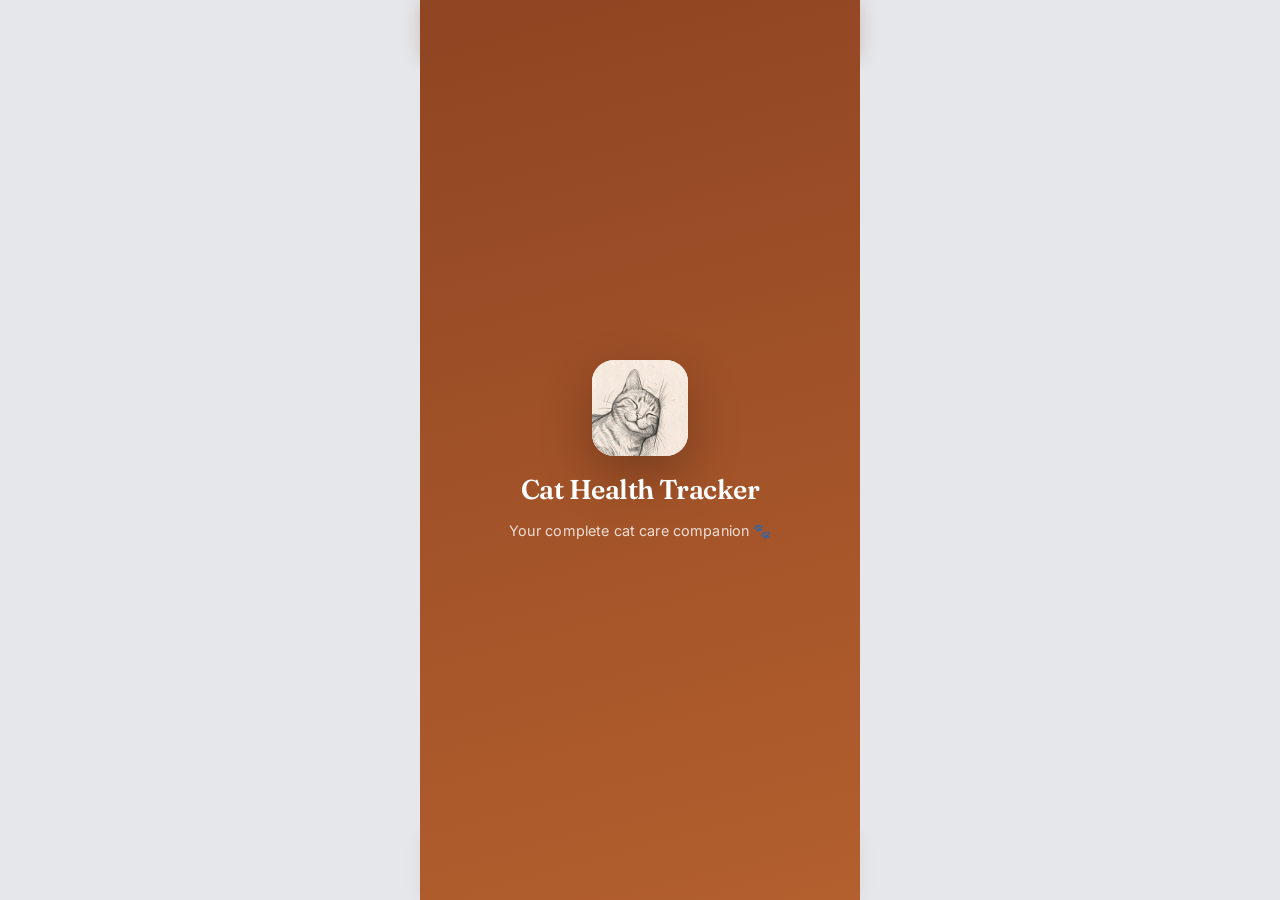
==== commit 4c0dfe30: "Supabase: la app pasa al proyecto nuevo de la cuenta edubon007 La URL y la clave publicable apuntan " ====
--- a/index.html
+++ b/index.html
@@ -4661,8 +4661,8 @@
    que una cuenta vea o toque los datos de otra.
    ═══════════════════════════════════════════════════════════ */
 const CLOUD = {
-  url: 'https://vwdnipvfjqeeezuhjstk.supabase.co',
-  key: 'sb_publishable_IaZfQVR-WH-UVLlolwngGA_ovzbdbPH',
+  url: 'https://drlqsrqgvdurrvllyvim.supabase.co',
+  key: 'sb_publishable_HViAYTHZ8ylzImgRnFr5gQ_-YjlDUIP',
   bucket: 'cat-photos'
 };
 
